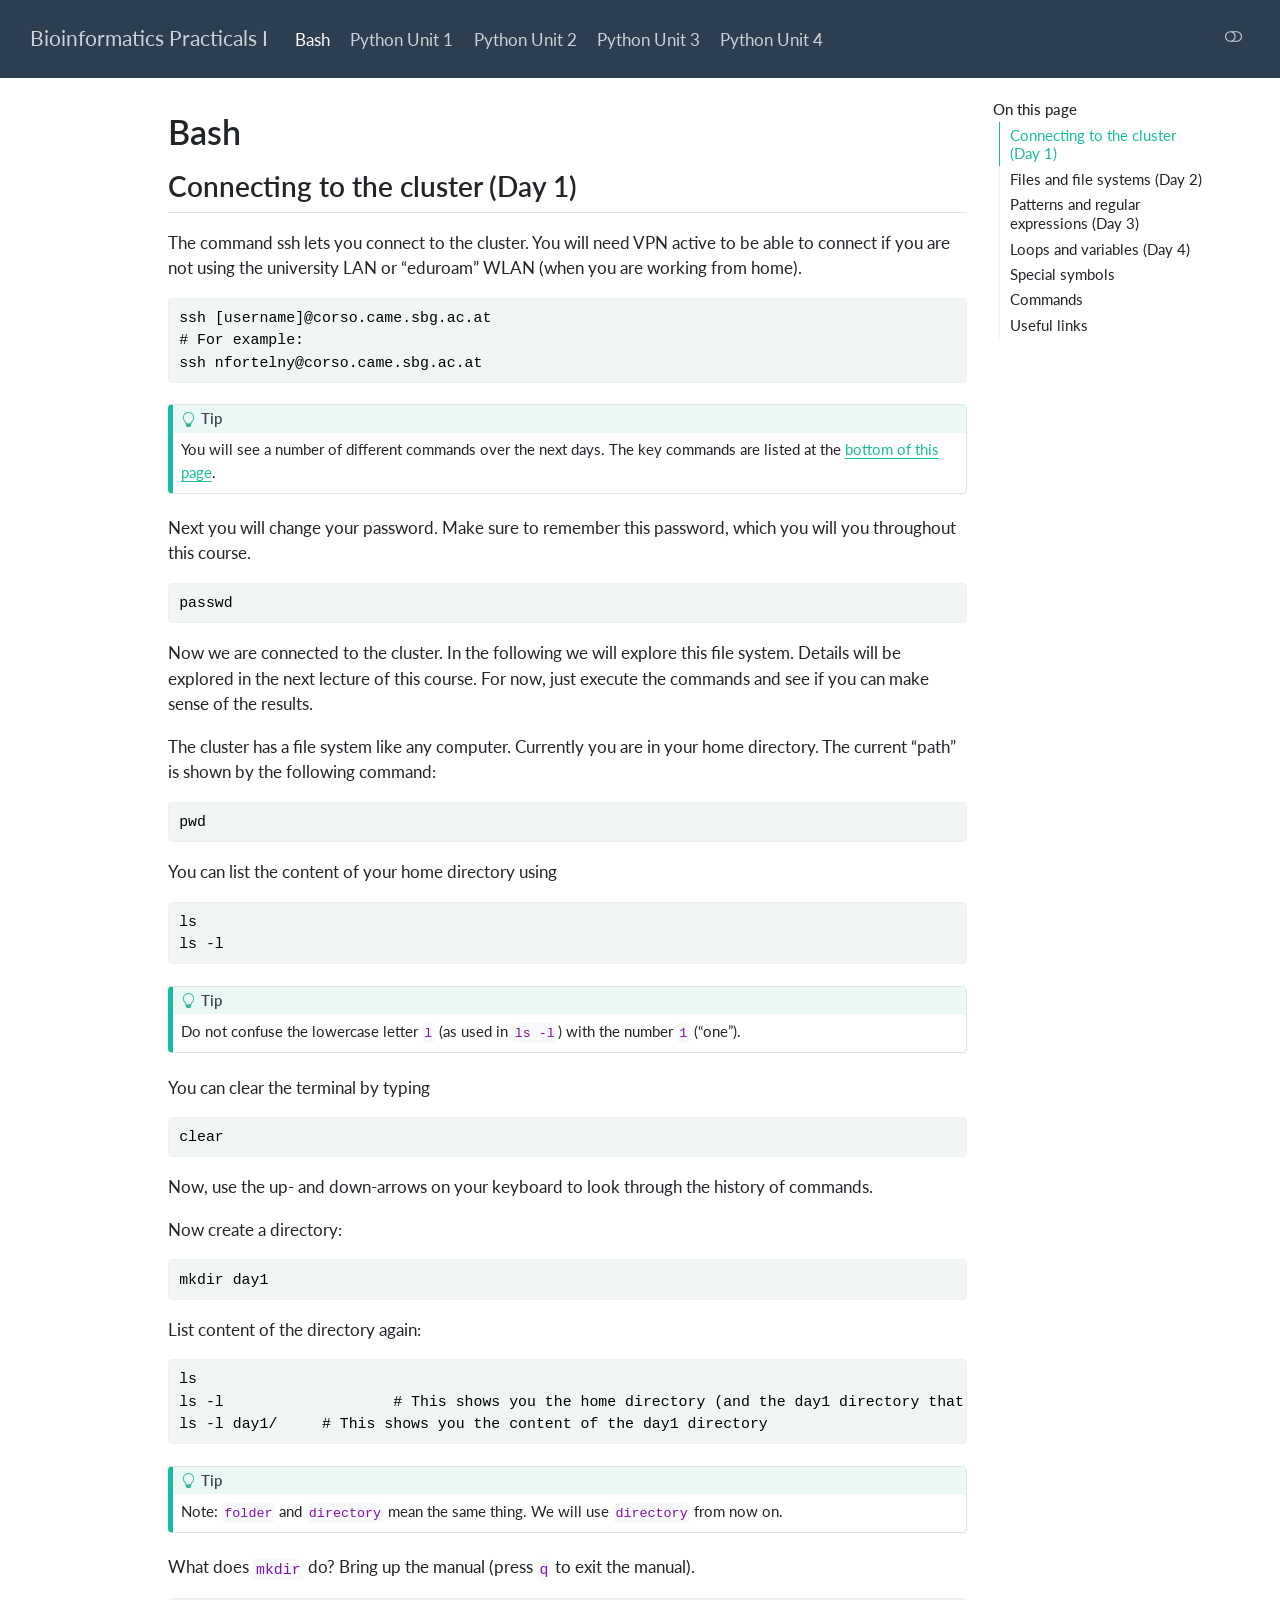
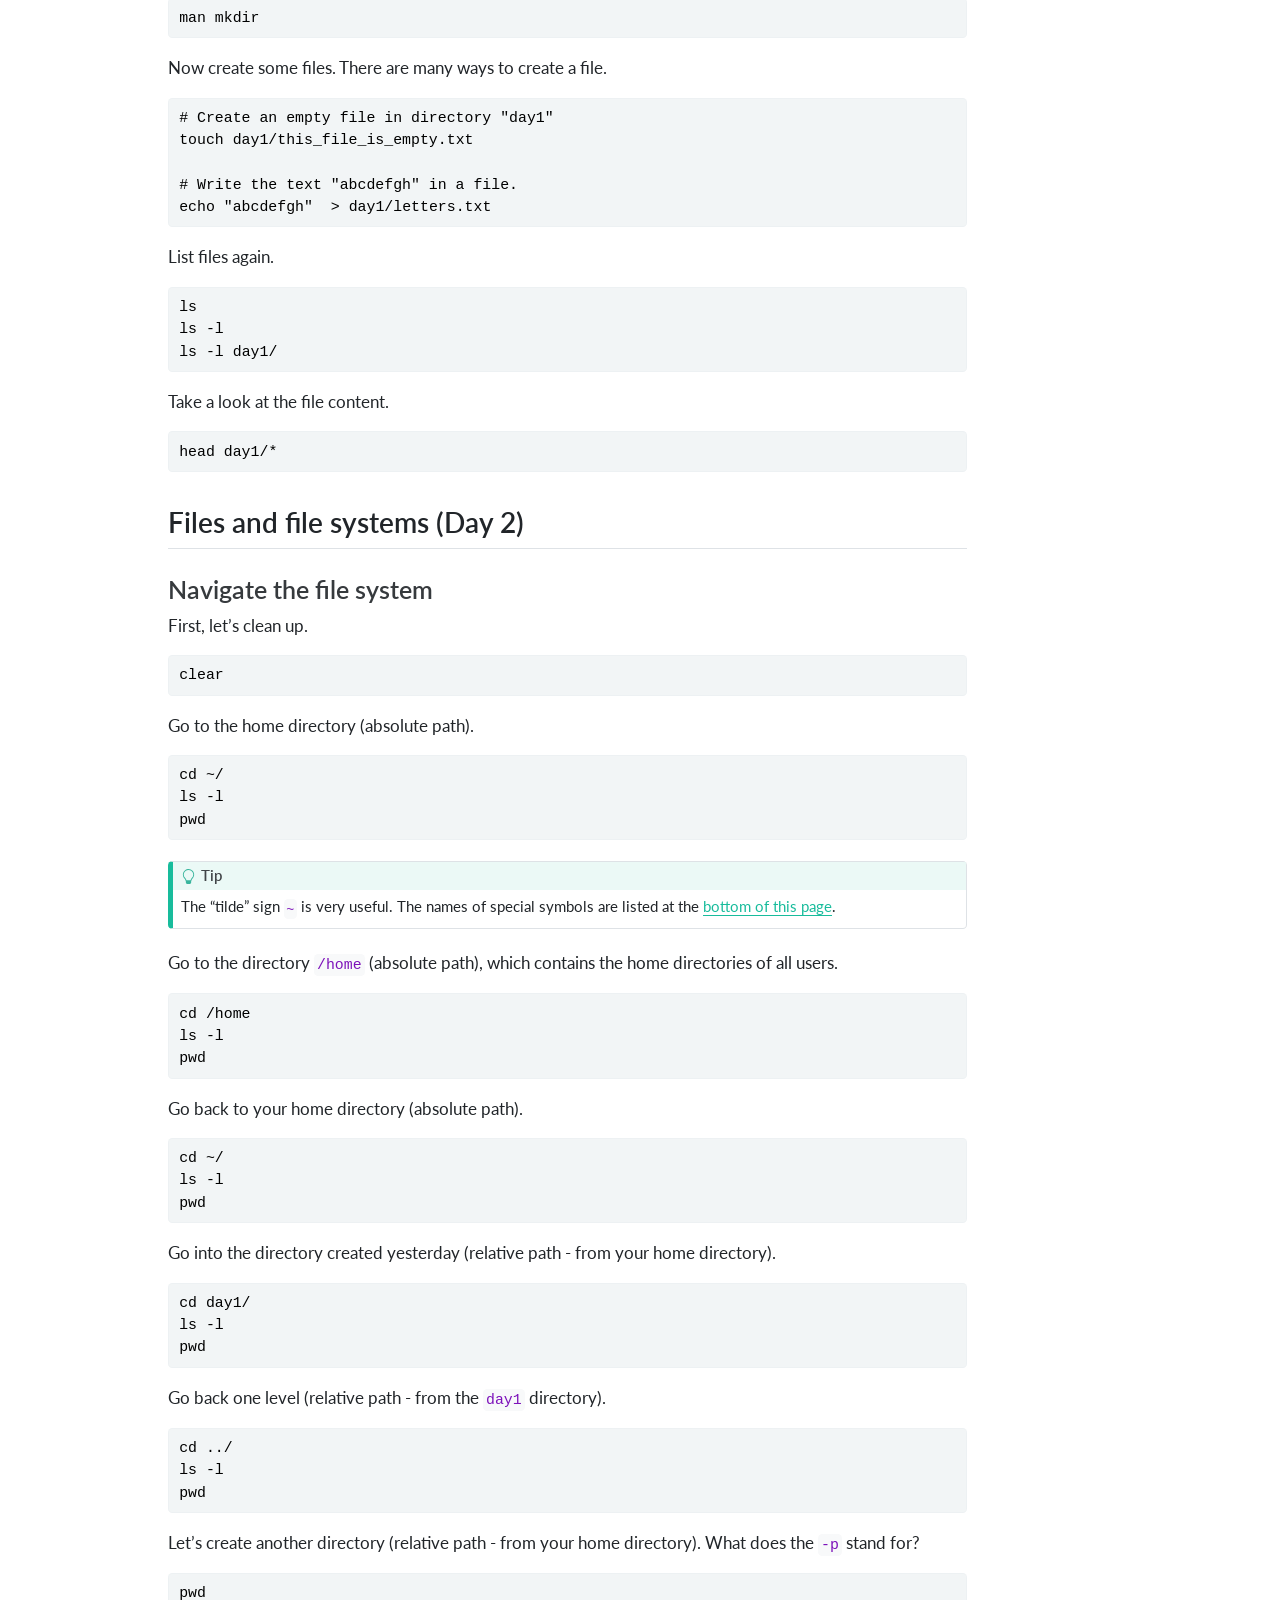
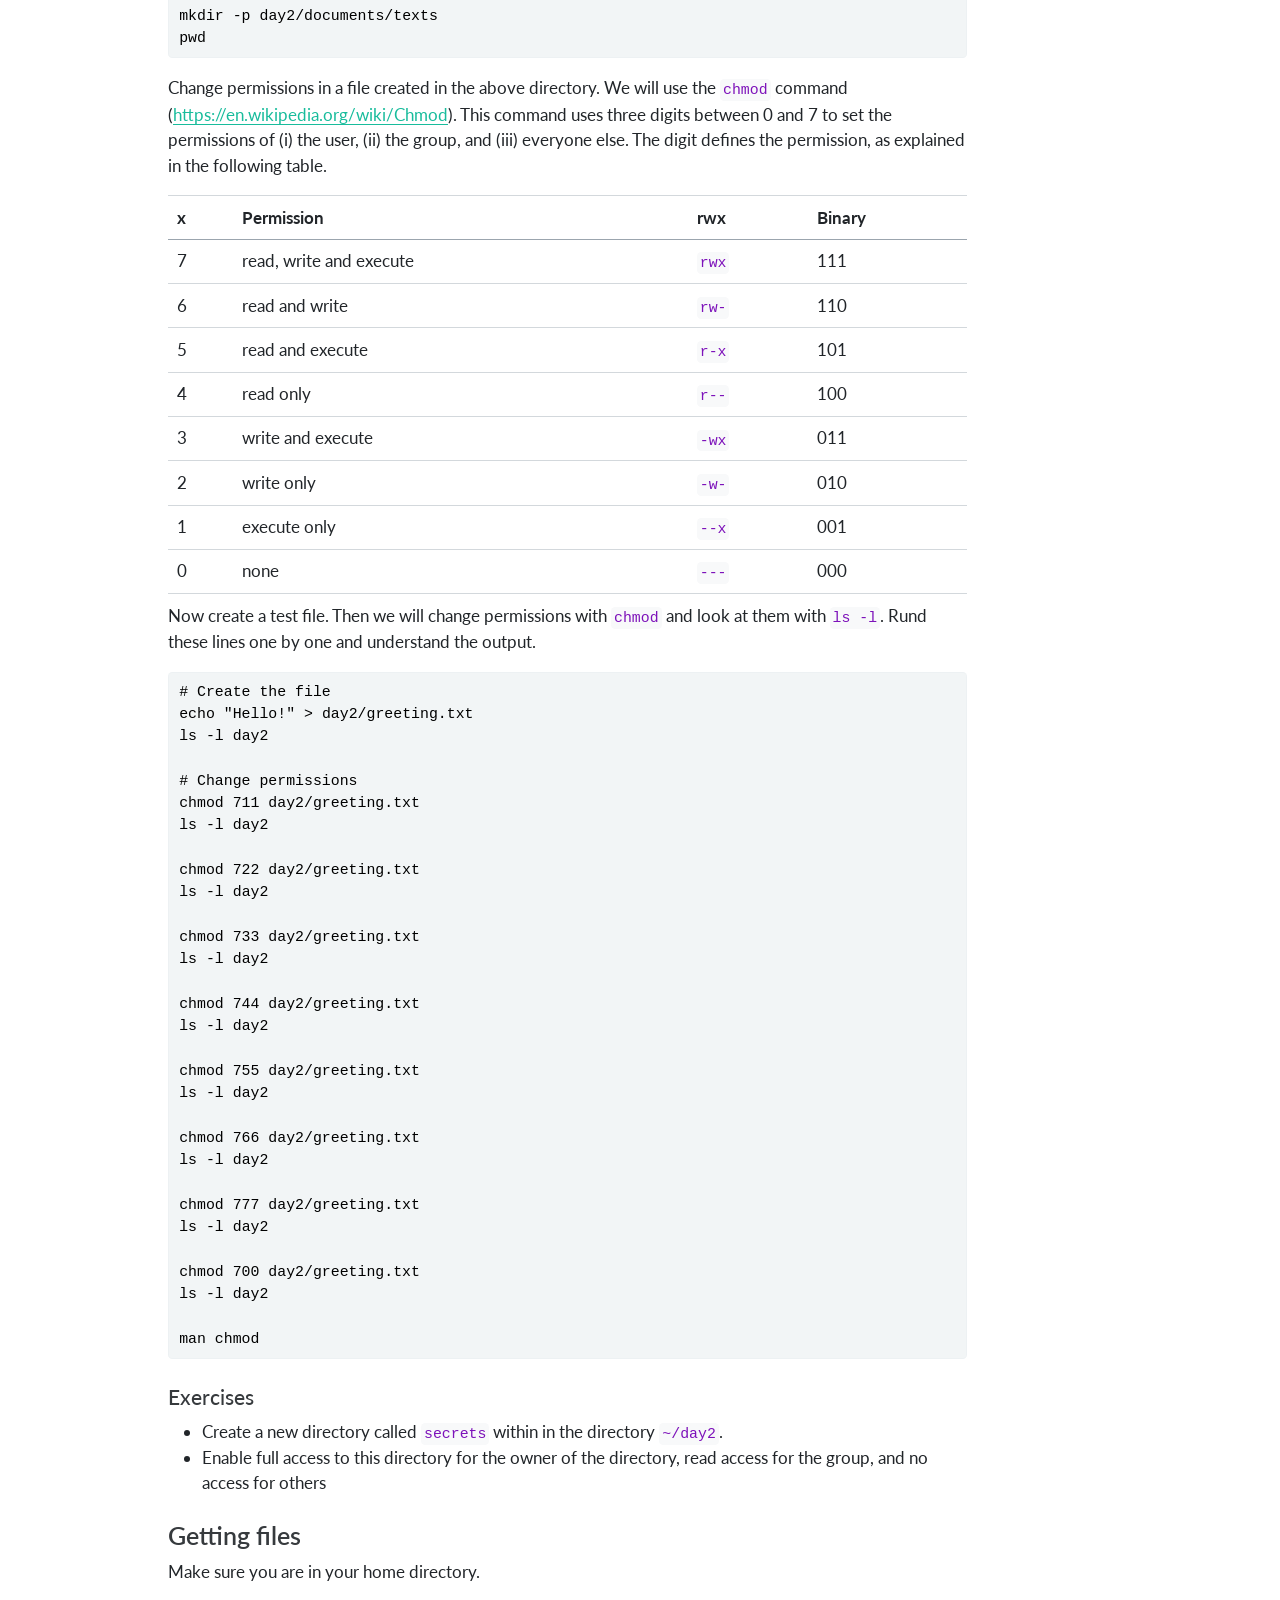
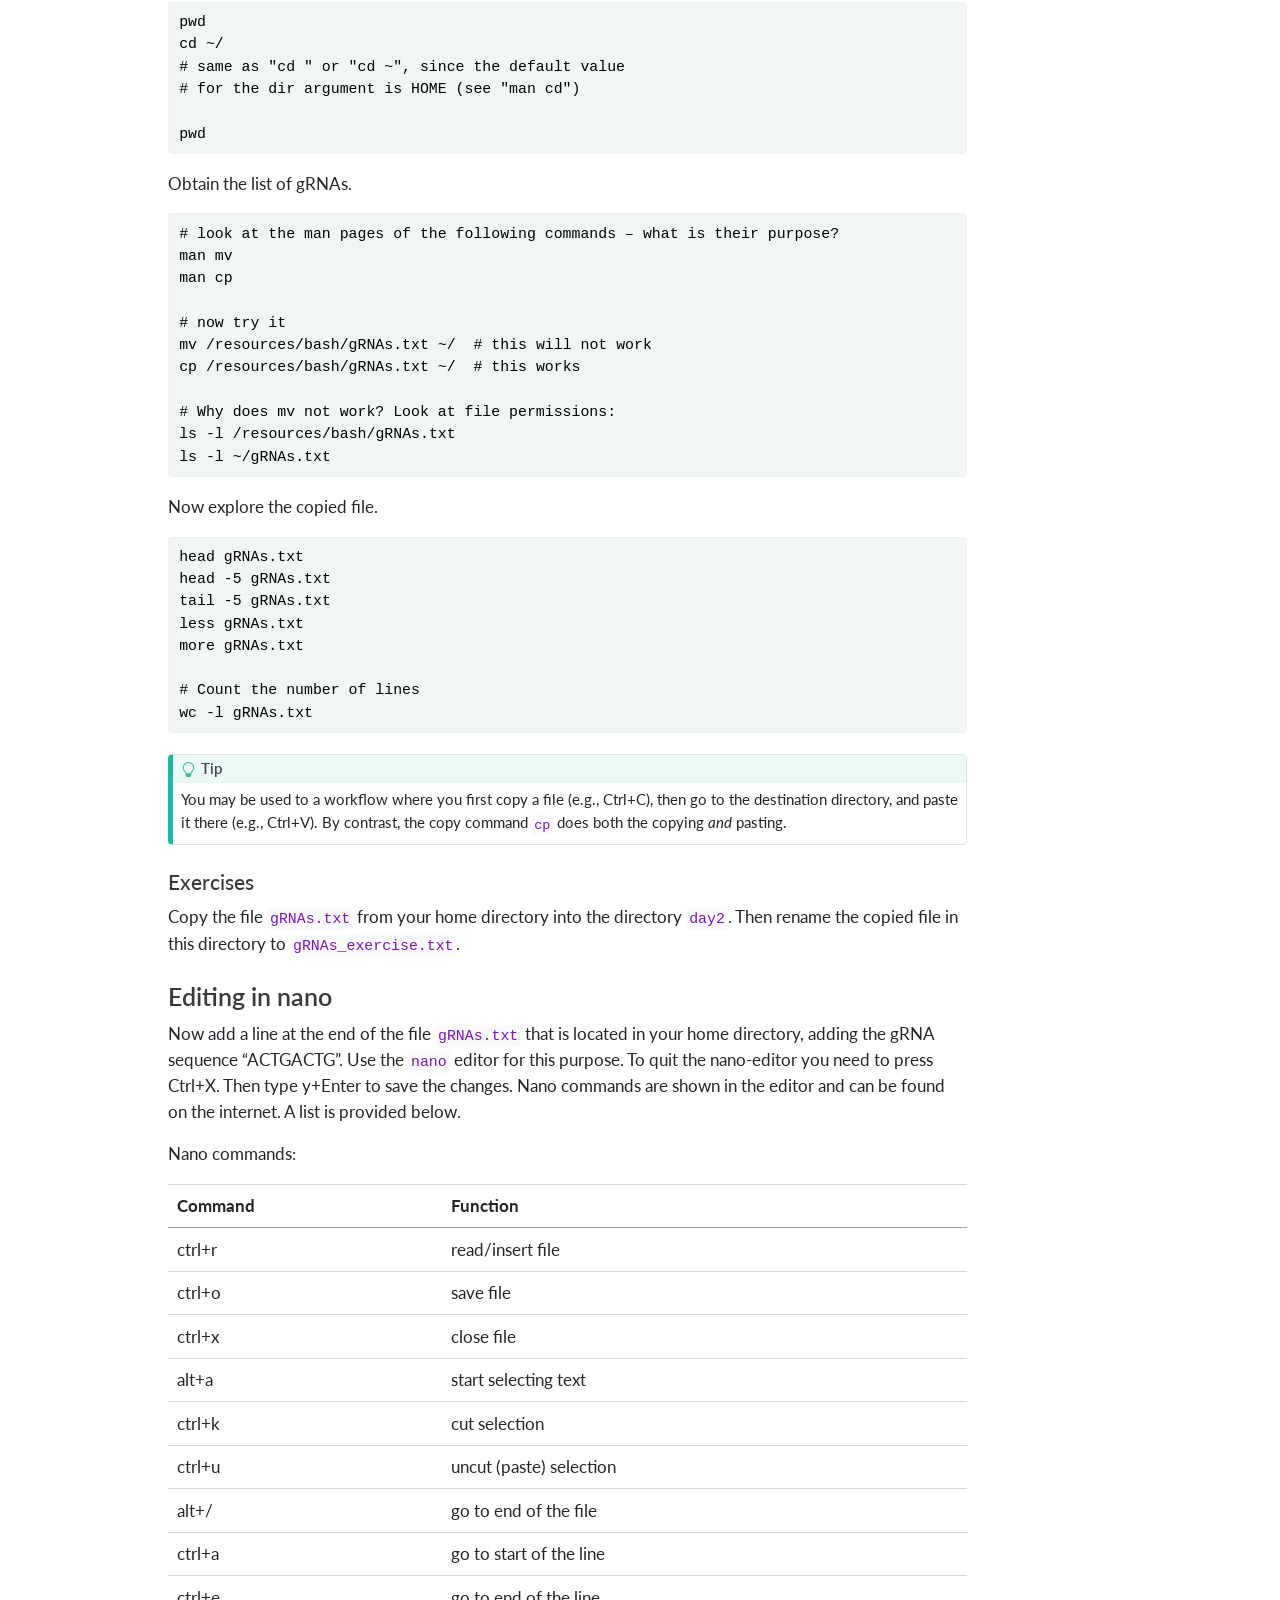
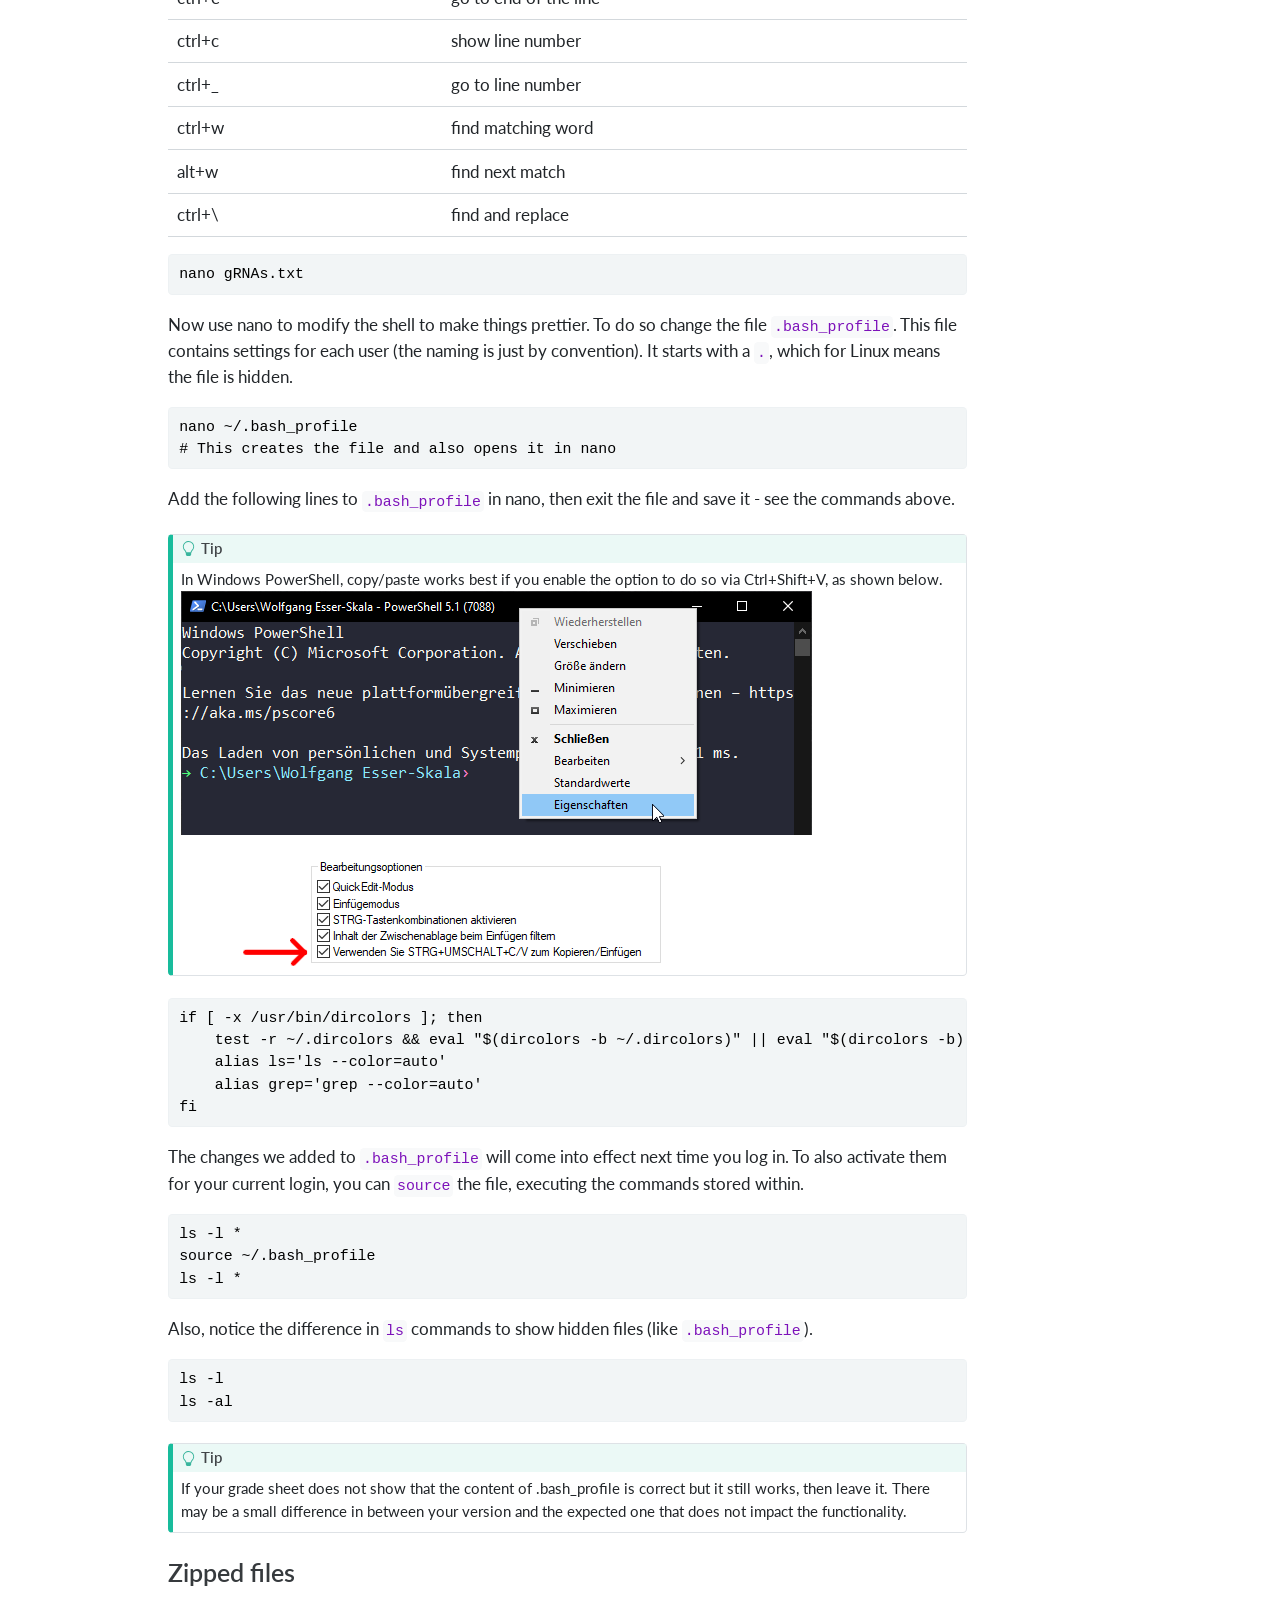
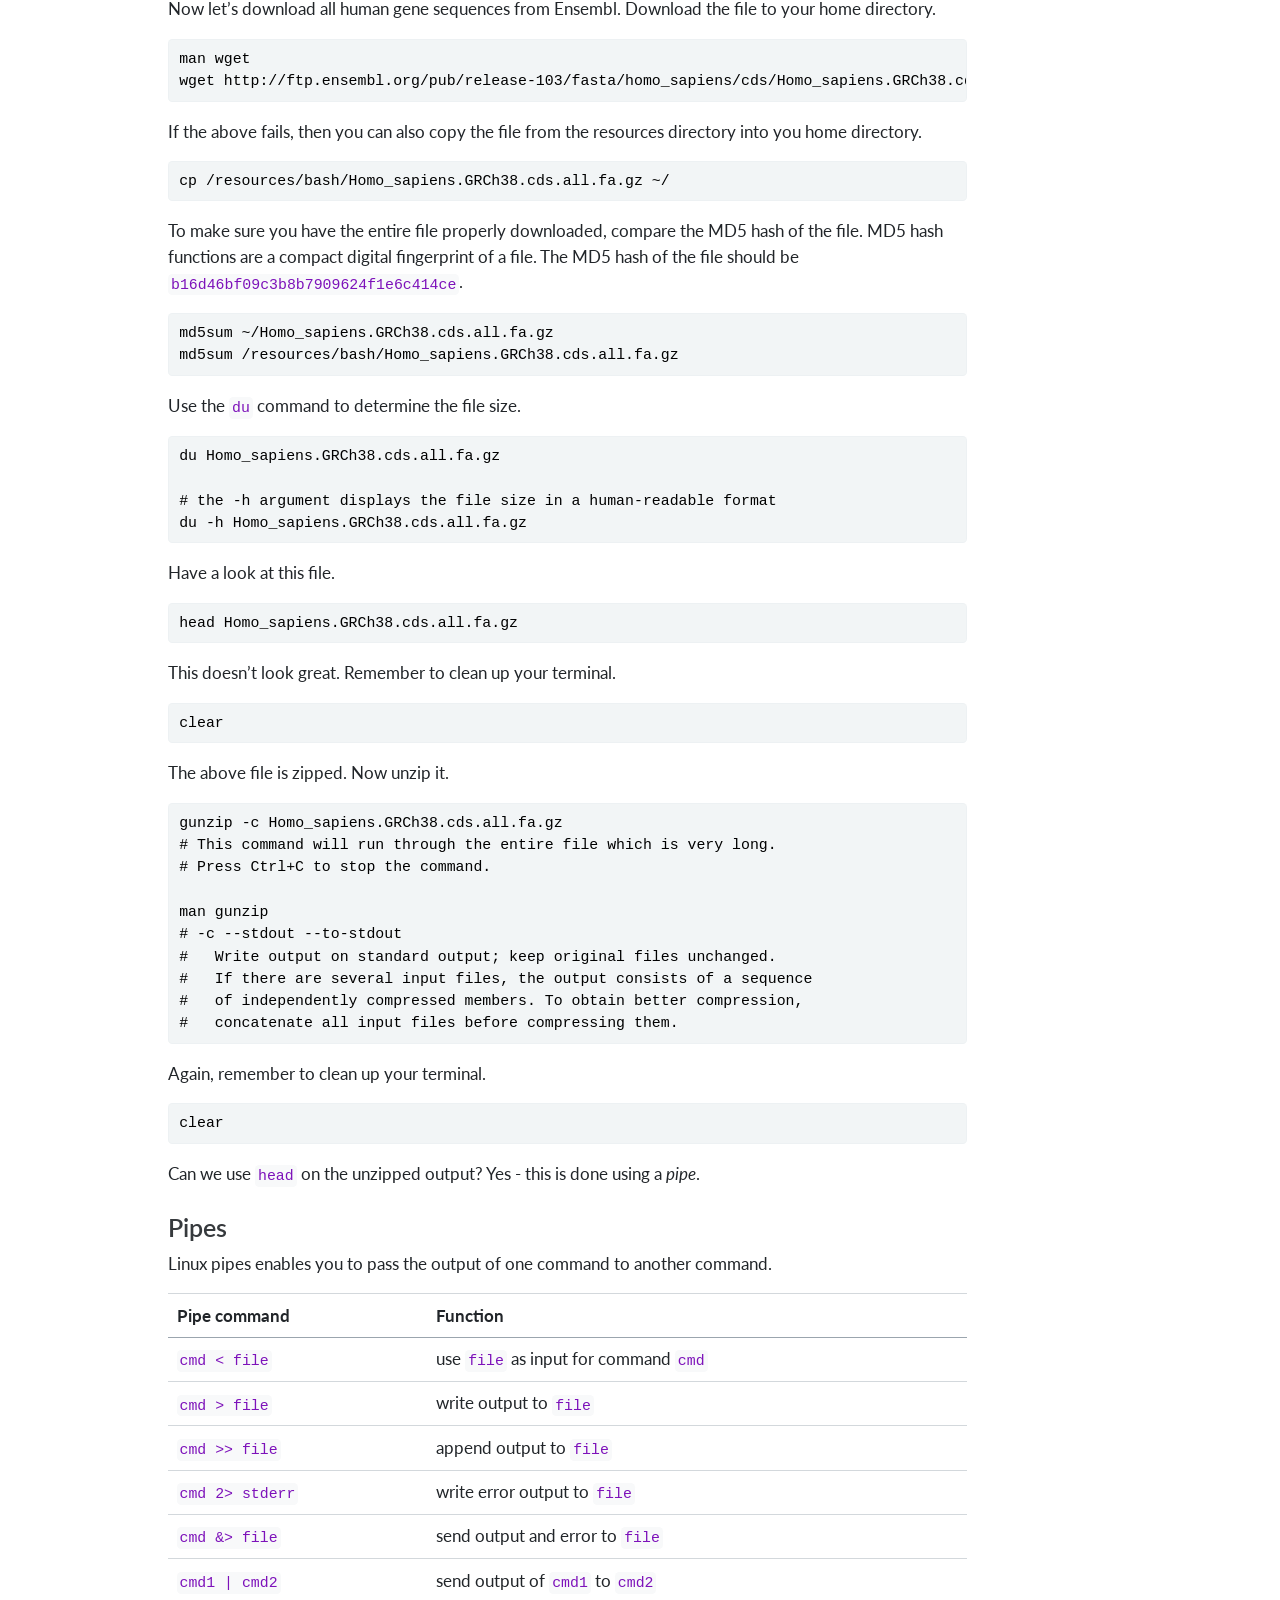
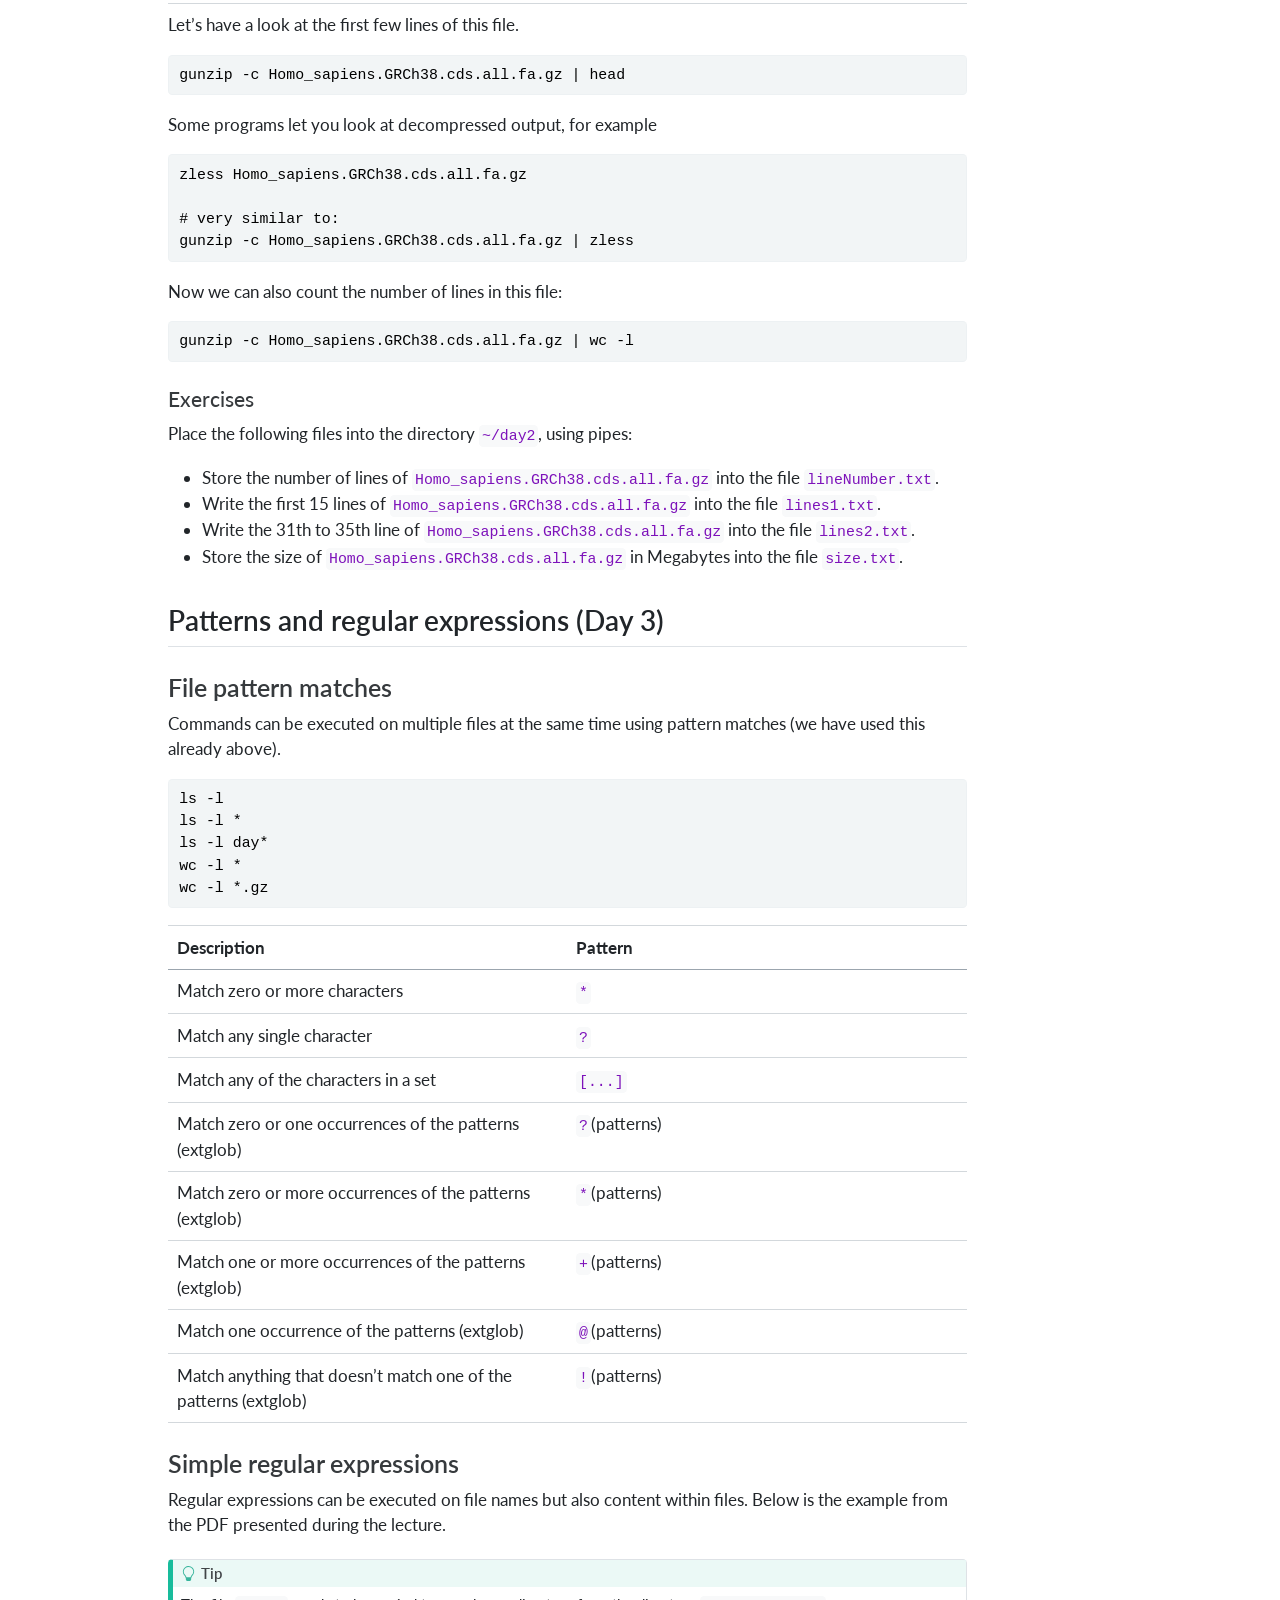
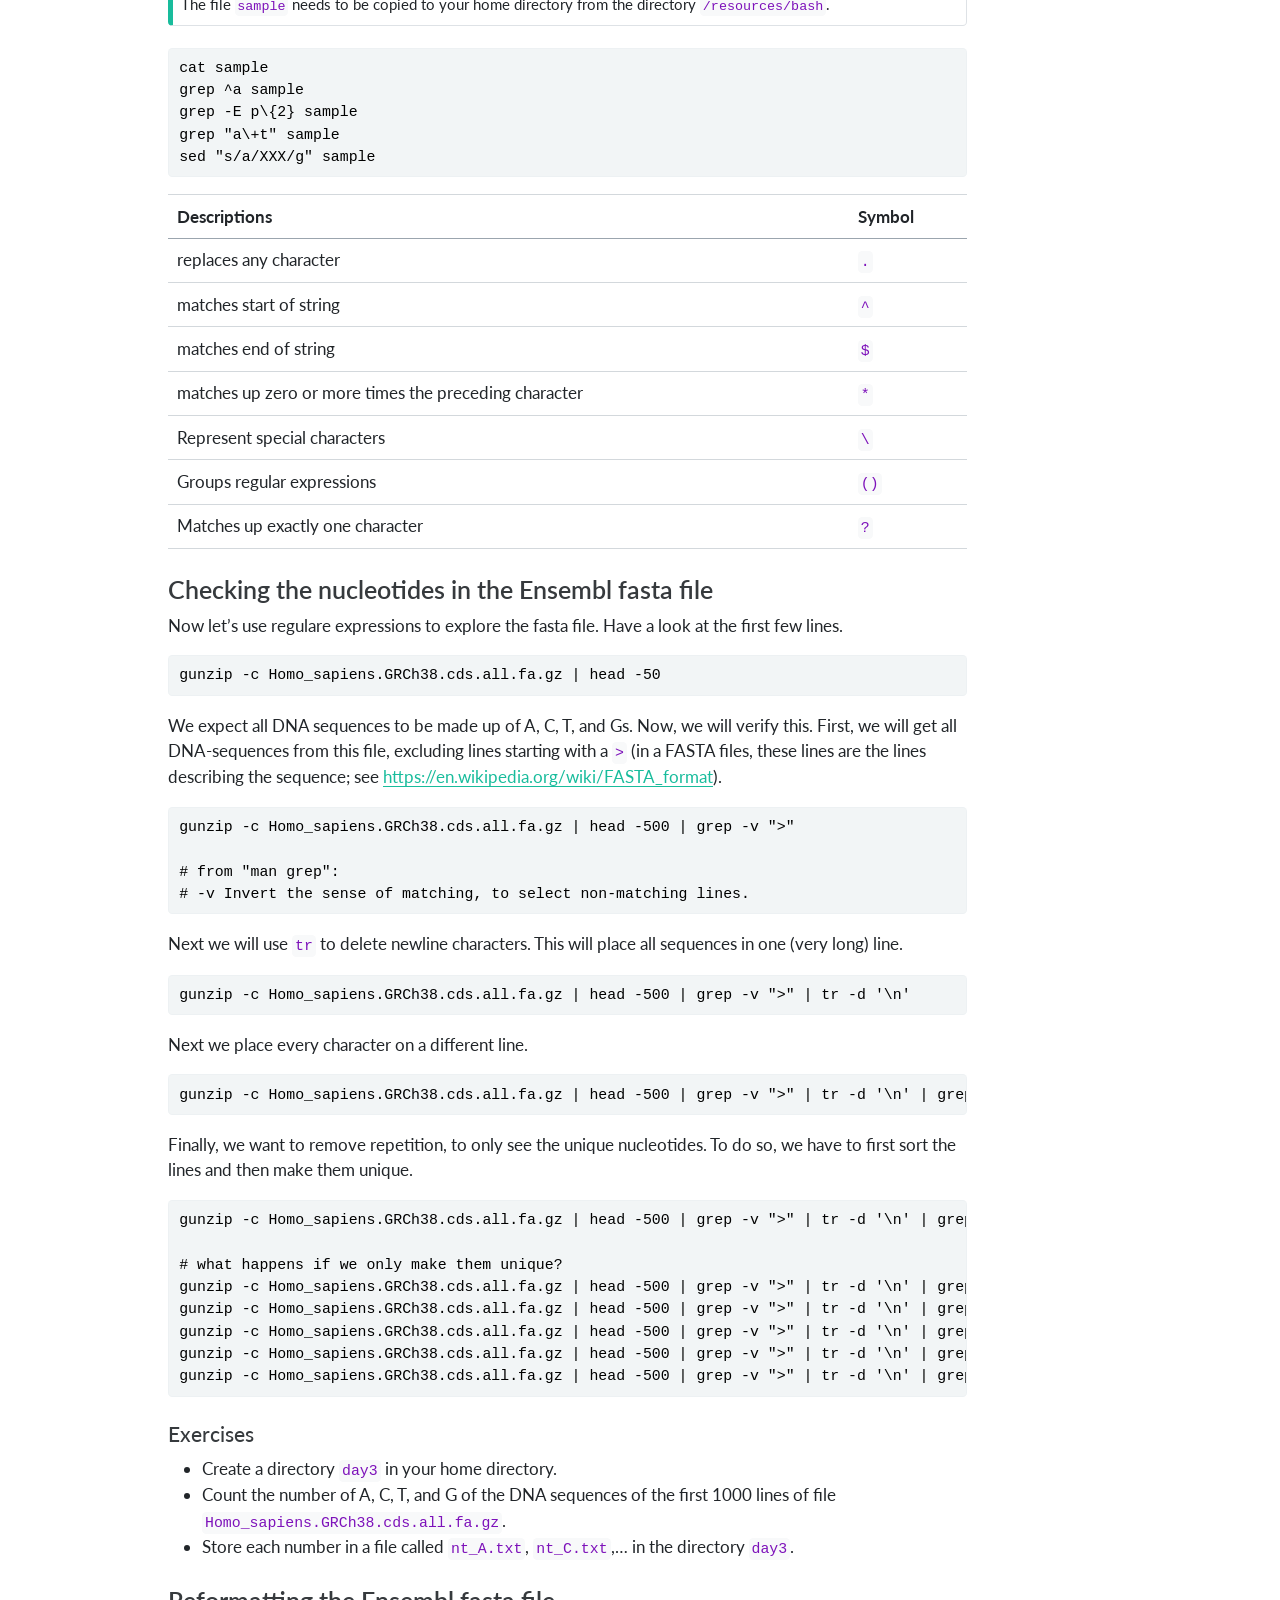
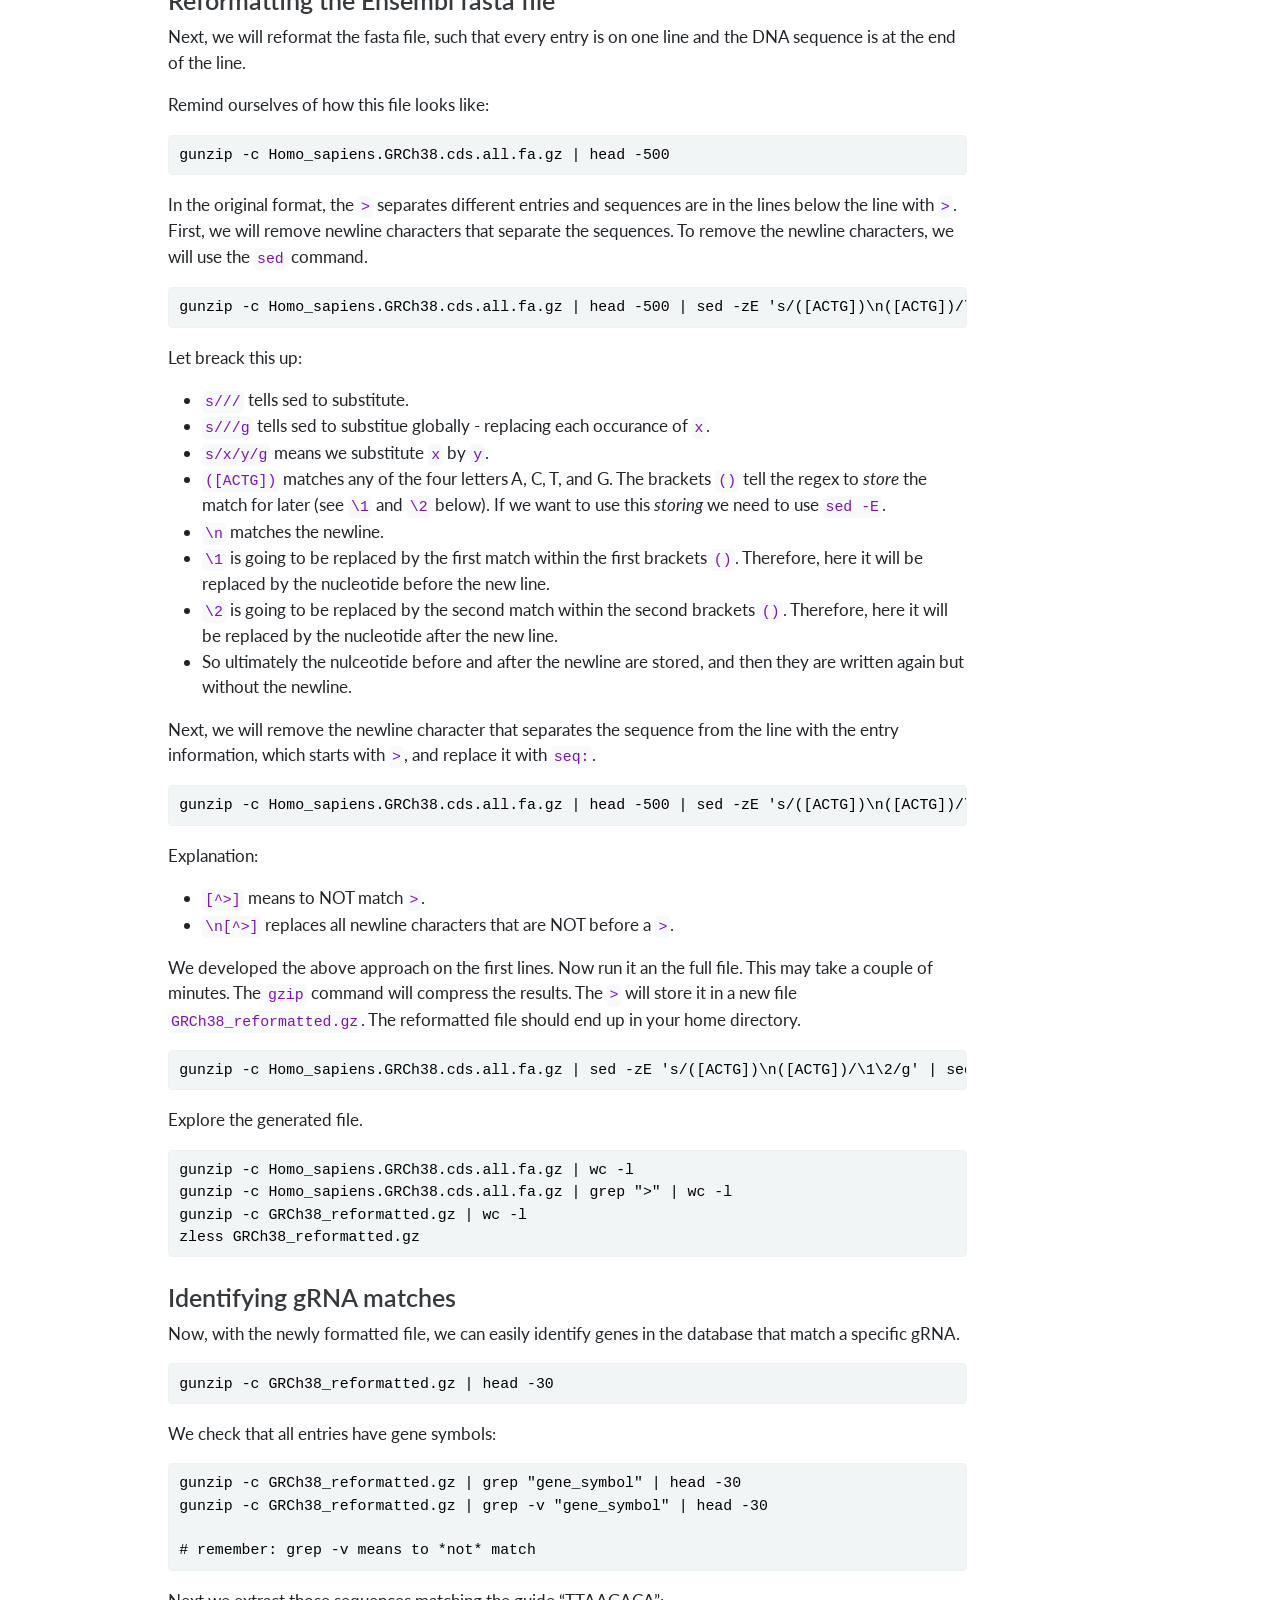
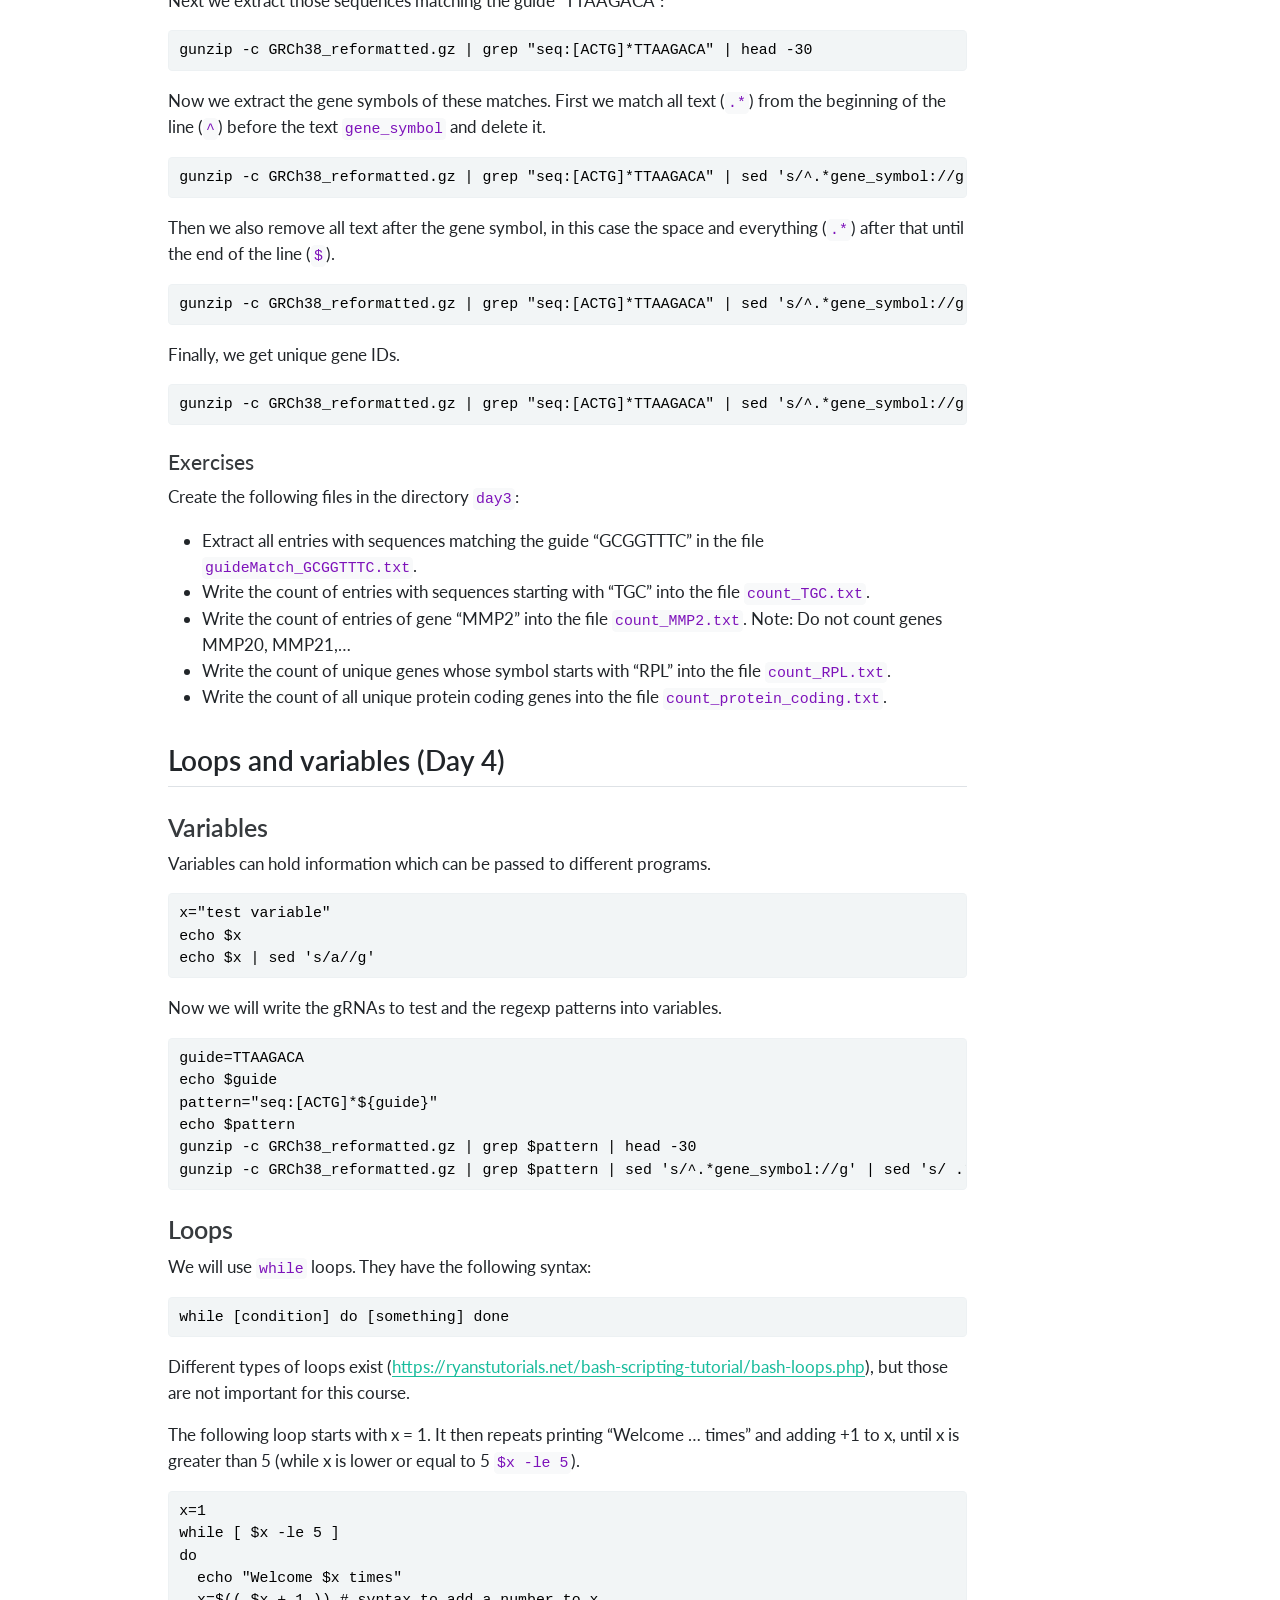
==== bash.html @ bf4a704a "Built site for gh-pages" ====
<!DOCTYPE html>
<html xmlns="http://www.w3.org/1999/xhtml" lang="en" xml:lang="en"><head>

<meta charset="utf-8">
<meta name="generator" content="quarto-1.4.554">

<meta name="viewport" content="width=device-width, initial-scale=1.0, user-scalable=yes">


<title>Bioinformatics Practicals I - Bash</title>
<style>
code{white-space: pre-wrap;}
span.smallcaps{font-variant: small-caps;}
div.columns{display: flex; gap: min(4vw, 1.5em);}
div.column{flex: auto; overflow-x: auto;}
div.hanging-indent{margin-left: 1.5em; text-indent: -1.5em;}
ul.task-list{list-style: none;}
ul.task-list li input[type="checkbox"] {
  width: 0.8em;
  margin: 0 0.8em 0.2em -1em; /* quarto-specific, see https://github.com/quarto-dev/quarto-cli/issues/4556 */ 
  vertical-align: middle;
}
/* CSS for syntax highlighting */
pre > code.sourceCode { white-space: pre; position: relative; }
pre > code.sourceCode > span { line-height: 1.25; }
pre > code.sourceCode > span:empty { height: 1.2em; }
.sourceCode { overflow: visible; }
code.sourceCode > span { color: inherit; text-decoration: inherit; }
div.sourceCode { margin: 1em 0; }
pre.sourceCode { margin: 0; }
@media screen {
div.sourceCode { overflow: auto; }
}
@media print {
pre > code.sourceCode { white-space: pre-wrap; }
pre > code.sourceCode > span { text-indent: -5em; padding-left: 5em; }
}
pre.numberSource code
  { counter-reset: source-line 0; }
pre.numberSource code > span
  { position: relative; left: -4em; counter-increment: source-line; }
pre.numberSource code > span > a:first-child::before
  { content: counter(source-line);
    position: relative; left: -1em; text-align: right; vertical-align: baseline;
    border: none; display: inline-block;
    -webkit-touch-callout: none; -webkit-user-select: none;
    -khtml-user-select: none; -moz-user-select: none;
    -ms-user-select: none; user-select: none;
    padding: 0 4px; width: 4em;
  }
pre.numberSource { margin-left: 3em;  padding-left: 4px; }
div.sourceCode
  {   }
@media screen {
pre > code.sourceCode > span > a:first-child::before { text-decoration: underline; }
}
</style>


<script src="site_libs/quarto-nav/quarto-nav.js"></script>
<script src="site_libs/quarto-nav/headroom.min.js"></script>
<script src="site_libs/clipboard/clipboard.min.js"></script>
<script src="site_libs/quarto-search/autocomplete.umd.js"></script>
<script src="site_libs/quarto-search/fuse.min.js"></script>
<script src="site_libs/quarto-search/quarto-search.js"></script>
<meta name="quarto:offset" content="./">
<script src="site_libs/quarto-html/quarto.js"></script>
<script src="site_libs/quarto-html/popper.min.js"></script>
<script src="site_libs/quarto-html/tippy.umd.min.js"></script>
<script src="site_libs/quarto-html/anchor.min.js"></script>
<link href="site_libs/quarto-html/tippy.css" rel="stylesheet">
<link href="site_libs/quarto-html/quarto-syntax-highlighting.css" rel="stylesheet" class="quarto-color-scheme" id="quarto-text-highlighting-styles">
<link href="site_libs/quarto-html/quarto-syntax-highlighting-dark.css" rel="prefetch" class="quarto-color-scheme quarto-color-alternate" id="quarto-text-highlighting-styles">
<script src="site_libs/bootstrap/bootstrap.min.js"></script>
<link href="site_libs/bootstrap/bootstrap-icons.css" rel="stylesheet">
<link href="site_libs/bootstrap/bootstrap.min.css" rel="stylesheet" class="quarto-color-scheme" id="quarto-bootstrap" data-mode="light">
<link href="site_libs/bootstrap/bootstrap-dark.min.css" rel="prefetch" class="quarto-color-scheme quarto-color-alternate" id="quarto-bootstrap" data-mode="dark">
<script id="quarto-search-options" type="application/json">{
  "location": "navbar",
  "copy-button": false,
  "collapse-after": 3,
  "panel-placement": "end",
  "type": "overlay",
  "limit": 50,
  "keyboard-shortcut": [
    "f",
    "/",
    "s"
  ],
  "show-item-context": false,
  "language": {
    "search-no-results-text": "No results",
    "search-matching-documents-text": "matching documents",
    "search-copy-link-title": "Copy link to search",
    "search-hide-matches-text": "Hide additional matches",
    "search-more-match-text": "more match in this document",
    "search-more-matches-text": "more matches in this document",
    "search-clear-button-title": "Clear",
    "search-text-placeholder": "",
    "search-detached-cancel-button-title": "Cancel",
    "search-submit-button-title": "Submit",
    "search-label": "Search"
  }
}</script>


<link rel="stylesheet" href="styles.css">
</head>

<body class="nav-fixed">

<div id="quarto-search-results"></div>
  <header id="quarto-header" class="headroom fixed-top">
    <nav class="navbar navbar-expand-lg " data-bs-theme="dark">
      <div class="navbar-container container-fluid">
      <div class="navbar-brand-container mx-auto">
    <a class="navbar-brand" href="./index.html">
    <span class="navbar-title">Bioinformatics Practicals I</span>
    </a>
  </div>
            <div id="quarto-search" class="" title="Search"></div>
          <button class="navbar-toggler" type="button" data-bs-toggle="collapse" data-bs-target="#navbarCollapse" aria-controls="navbarCollapse" aria-expanded="false" aria-label="Toggle navigation" onclick="if (window.quartoToggleHeadroom) { window.quartoToggleHeadroom(); }">
  <span class="navbar-toggler-icon"></span>
</button>
          <div class="collapse navbar-collapse" id="navbarCollapse">
            <ul class="navbar-nav navbar-nav-scroll me-auto">
  <li class="nav-item">
    <a class="nav-link active" href="./bash.html" aria-current="page"> 
<span class="menu-text">Bash</span></a>
  </li>  
  <li class="nav-item">
    <a class="nav-link" href="./python1.html"> 
<span class="menu-text">Python Unit 1</span></a>
  </li>  
  <li class="nav-item">
    <a class="nav-link" href="./python2.html"> 
<span class="menu-text">Python Unit 2</span></a>
  </li>  
  <li class="nav-item">
    <a class="nav-link" href="./python3.html"> 
<span class="menu-text">Python Unit 3</span></a>
  </li>  
  <li class="nav-item">
    <a class="nav-link" href="./python4.html"> 
<span class="menu-text">Python Unit 4</span></a>
  </li>  
</ul>
          </div> <!-- /navcollapse -->
          <div class="quarto-navbar-tools">
  <a href="" class="quarto-color-scheme-toggle quarto-navigation-tool  px-1" onclick="window.quartoToggleColorScheme(); return false;" title="Toggle dark mode"><i class="bi"></i></a>
</div>
      </div> <!-- /container-fluid -->
    </nav>
</header>
<!-- content -->
<div id="quarto-content" class="quarto-container page-columns page-rows-contents page-layout-article page-navbar">
<!-- sidebar -->
<!-- margin-sidebar -->
    <div id="quarto-margin-sidebar" class="sidebar margin-sidebar">
        <nav id="TOC" role="doc-toc" class="toc-active">
    <h2 id="toc-title">On this page</h2>
   
  <ul>
  <li><a href="#connecting-to-the-cluster-day-1" id="toc-connecting-to-the-cluster-day-1" class="nav-link active" data-scroll-target="#connecting-to-the-cluster-day-1">Connecting to the cluster (Day 1)</a></li>
  <li><a href="#files-and-file-systems-day-2" id="toc-files-and-file-systems-day-2" class="nav-link" data-scroll-target="#files-and-file-systems-day-2">Files and file systems (Day 2)</a>
  <ul class="collapse">
  <li><a href="#navigate-the-file-system" id="toc-navigate-the-file-system" class="nav-link" data-scroll-target="#navigate-the-file-system">Navigate the file system</a></li>
  <li><a href="#getting-files" id="toc-getting-files" class="nav-link" data-scroll-target="#getting-files">Getting files</a></li>
  <li><a href="#editing-in-nano" id="toc-editing-in-nano" class="nav-link" data-scroll-target="#editing-in-nano">Editing in nano</a></li>
  <li><a href="#zipped-files" id="toc-zipped-files" class="nav-link" data-scroll-target="#zipped-files">Zipped files</a></li>
  <li><a href="#pipes" id="toc-pipes" class="nav-link" data-scroll-target="#pipes">Pipes</a></li>
  </ul></li>
  <li><a href="#patterns-and-regular-expressions-day-3" id="toc-patterns-and-regular-expressions-day-3" class="nav-link" data-scroll-target="#patterns-and-regular-expressions-day-3">Patterns and regular expressions (Day 3)</a>
  <ul class="collapse">
  <li><a href="#file-pattern-matches" id="toc-file-pattern-matches" class="nav-link" data-scroll-target="#file-pattern-matches">File pattern matches</a></li>
  <li><a href="#simple-regular-expressions" id="toc-simple-regular-expressions" class="nav-link" data-scroll-target="#simple-regular-expressions">Simple regular expressions</a></li>
  <li><a href="#checking-the-nucleotides-in-the-ensembl-fasta-file" id="toc-checking-the-nucleotides-in-the-ensembl-fasta-file" class="nav-link" data-scroll-target="#checking-the-nucleotides-in-the-ensembl-fasta-file">Checking the nucleotides in the Ensembl fasta file</a></li>
  <li><a href="#reformatting-the-ensembl-fasta-file" id="toc-reformatting-the-ensembl-fasta-file" class="nav-link" data-scroll-target="#reformatting-the-ensembl-fasta-file">Reformatting the Ensembl fasta file</a></li>
  <li><a href="#identifying-grna-matches" id="toc-identifying-grna-matches" class="nav-link" data-scroll-target="#identifying-grna-matches">Identifying gRNA matches</a></li>
  </ul></li>
  <li><a href="#loops-and-variables-day-4" id="toc-loops-and-variables-day-4" class="nav-link" data-scroll-target="#loops-and-variables-day-4">Loops and variables (Day 4)</a>
  <ul class="collapse">
  <li><a href="#variables" id="toc-variables" class="nav-link" data-scroll-target="#variables">Variables</a></li>
  <li><a href="#loops" id="toc-loops" class="nav-link" data-scroll-target="#loops">Loops</a></li>
  <li><a href="#comparing-files" id="toc-comparing-files" class="nav-link" data-scroll-target="#comparing-files">Comparing files</a></li>
  </ul></li>
  <li><a href="#special-symbols" id="toc-special-symbols" class="nav-link" data-scroll-target="#special-symbols">Special symbols</a></li>
  <li><a href="#commands" id="toc-commands" class="nav-link" data-scroll-target="#commands">Commands</a></li>
  <li><a href="#useful-links" id="toc-useful-links" class="nav-link" data-scroll-target="#useful-links">Useful links</a></li>
  </ul>
</nav>
    </div>
<!-- main -->
<main class="content" id="quarto-document-content">

<header id="title-block-header" class="quarto-title-block default">
<div class="quarto-title">
<h1 class="title">Bash</h1>
</div>



<div class="quarto-title-meta">

    
  
    
  </div>
  


</header>


<section id="connecting-to-the-cluster-day-1" class="level2">
<h2 class="anchored" data-anchor-id="connecting-to-the-cluster-day-1">Connecting to the cluster (Day 1)</h2>
<p>The command ssh lets you connect to the cluster. You will need VPN active to be able to connect if you are not using the university LAN or “eduroam” WLAN (when you are working from home).</p>
<div class="sourceCode" id="cb1"><pre class="sourceCode bash code-with-copy"><code class="sourceCode bash"><span id="cb1-1"><a href="#cb1-1" aria-hidden="true" tabindex="-1"></a><span class="fu">ssh</span> <span class="pp">[</span><span class="ss">username</span><span class="pp">]</span>@corso.came.sbg.ac.at</span>
<span id="cb1-2"><a href="#cb1-2" aria-hidden="true" tabindex="-1"></a><span class="co"># For example:</span></span>
<span id="cb1-3"><a href="#cb1-3" aria-hidden="true" tabindex="-1"></a><span class="fu">ssh</span> nfortelny@corso.came.sbg.ac.at</span></code><button title="Copy to Clipboard" class="code-copy-button"><i class="bi"></i></button></pre></div>
<div class="callout callout-style-default callout-tip callout-titled">
<div class="callout-header d-flex align-content-center">
<div class="callout-icon-container">
<i class="callout-icon"></i>
</div>
<div class="callout-title-container flex-fill">
Tip
</div>
</div>
<div class="callout-body-container callout-body">
<p>You will see a number of different commands over the next days. The key commands are listed at the <a href="#commands">bottom of this page</a>.</p>
</div>
</div>
<p>Next you will change your password. Make sure to remember this password, which you will you throughout this course.</p>
<div class="sourceCode" id="cb2"><pre class="sourceCode bash code-with-copy"><code class="sourceCode bash"><span id="cb2-1"><a href="#cb2-1" aria-hidden="true" tabindex="-1"></a><span class="fu">passwd</span></span></code><button title="Copy to Clipboard" class="code-copy-button"><i class="bi"></i></button></pre></div>
<p>Now we are connected to the cluster. In the following we will explore this file system. Details will be explored in the next lecture of this course. For now, just execute the commands and see if you can make sense of the results.</p>
<p>The cluster has a file system like any computer. Currently you are in your home directory. The current “path” is shown by the following command:</p>
<div class="sourceCode" id="cb3"><pre class="sourceCode bash code-with-copy"><code class="sourceCode bash"><span id="cb3-1"><a href="#cb3-1" aria-hidden="true" tabindex="-1"></a><span class="bu">pwd</span></span></code><button title="Copy to Clipboard" class="code-copy-button"><i class="bi"></i></button></pre></div>
<p>You can list the content of your home directory using</p>
<div class="sourceCode" id="cb4"><pre class="sourceCode bash code-with-copy"><code class="sourceCode bash"><span id="cb4-1"><a href="#cb4-1" aria-hidden="true" tabindex="-1"></a><span class="fu">ls</span></span>
<span id="cb4-2"><a href="#cb4-2" aria-hidden="true" tabindex="-1"></a><span class="fu">ls</span> <span class="at">-l</span></span></code><button title="Copy to Clipboard" class="code-copy-button"><i class="bi"></i></button></pre></div>
<div class="callout callout-style-default callout-tip callout-titled">
<div class="callout-header d-flex align-content-center">
<div class="callout-icon-container">
<i class="callout-icon"></i>
</div>
<div class="callout-title-container flex-fill">
Tip
</div>
</div>
<div class="callout-body-container callout-body">
<p>Do not confuse the lowercase letter <code>l</code> (as used in <code>ls -l</code>) with the number <code>1</code> (“one”).</p>
</div>
</div>
<p>You can clear the terminal by typing</p>
<div class="sourceCode" id="cb5"><pre class="sourceCode bash code-with-copy"><code class="sourceCode bash"><span id="cb5-1"><a href="#cb5-1" aria-hidden="true" tabindex="-1"></a><span class="fu">clear</span></span></code><button title="Copy to Clipboard" class="code-copy-button"><i class="bi"></i></button></pre></div>
<p>Now, use the up- and down-arrows on your keyboard to look through the history of commands.</p>
<p>Now create a directory:</p>
<div class="sourceCode" id="cb6"><pre class="sourceCode bash code-with-copy"><code class="sourceCode bash"><span id="cb6-1"><a href="#cb6-1" aria-hidden="true" tabindex="-1"></a><span class="fu">mkdir</span> day1</span></code><button title="Copy to Clipboard" class="code-copy-button"><i class="bi"></i></button></pre></div>
<p>List content of the directory again:</p>
<div class="sourceCode" id="cb7"><pre class="sourceCode bash code-with-copy"><code class="sourceCode bash"><span id="cb7-1"><a href="#cb7-1" aria-hidden="true" tabindex="-1"></a><span class="fu">ls</span></span>
<span id="cb7-2"><a href="#cb7-2" aria-hidden="true" tabindex="-1"></a><span class="fu">ls</span> <span class="at">-l</span>                   <span class="co"># This shows you the home directory (and the day1 directory that is within the home directory)</span></span>
<span id="cb7-3"><a href="#cb7-3" aria-hidden="true" tabindex="-1"></a><span class="fu">ls</span> <span class="at">-l</span> day1/     <span class="co"># This shows you the content of the day1 directory</span></span></code><button title="Copy to Clipboard" class="code-copy-button"><i class="bi"></i></button></pre></div>
<div class="callout callout-style-default callout-tip callout-titled">
<div class="callout-header d-flex align-content-center">
<div class="callout-icon-container">
<i class="callout-icon"></i>
</div>
<div class="callout-title-container flex-fill">
Tip
</div>
</div>
<div class="callout-body-container callout-body">
<p>Note: <code>folder</code> and <code>directory</code> mean the same thing. We will use <code>directory</code> from now on.</p>
</div>
</div>
<p>What does <code>mkdir</code> do? Bring up the manual (press <code>q</code> to exit the manual).</p>
<div class="sourceCode" id="cb8"><pre class="sourceCode bash code-with-copy"><code class="sourceCode bash"><span id="cb8-1"><a href="#cb8-1" aria-hidden="true" tabindex="-1"></a><span class="fu">man</span> mkdir</span></code><button title="Copy to Clipboard" class="code-copy-button"><i class="bi"></i></button></pre></div>
<p>Now create some files. There are many ways to create a file.</p>
<div class="sourceCode" id="cb9"><pre class="sourceCode bash code-with-copy"><code class="sourceCode bash"><span id="cb9-1"><a href="#cb9-1" aria-hidden="true" tabindex="-1"></a><span class="co"># Create an empty file in directory "day1"</span></span>
<span id="cb9-2"><a href="#cb9-2" aria-hidden="true" tabindex="-1"></a><span class="fu">touch</span> day1/this_file_is_empty.txt</span>
<span id="cb9-3"><a href="#cb9-3" aria-hidden="true" tabindex="-1"></a></span>
<span id="cb9-4"><a href="#cb9-4" aria-hidden="true" tabindex="-1"></a><span class="co"># Write the text "abcdefgh" in a file.</span></span>
<span id="cb9-5"><a href="#cb9-5" aria-hidden="true" tabindex="-1"></a><span class="bu">echo</span> <span class="st">"abcdefgh"</span>  <span class="op">&gt;</span> day1/letters.txt</span></code><button title="Copy to Clipboard" class="code-copy-button"><i class="bi"></i></button></pre></div>
<p>List files again.</p>
<div class="sourceCode" id="cb10"><pre class="sourceCode bash code-with-copy"><code class="sourceCode bash"><span id="cb10-1"><a href="#cb10-1" aria-hidden="true" tabindex="-1"></a><span class="fu">ls</span></span>
<span id="cb10-2"><a href="#cb10-2" aria-hidden="true" tabindex="-1"></a><span class="fu">ls</span> <span class="at">-l</span></span>
<span id="cb10-3"><a href="#cb10-3" aria-hidden="true" tabindex="-1"></a><span class="fu">ls</span> <span class="at">-l</span> day1/</span></code><button title="Copy to Clipboard" class="code-copy-button"><i class="bi"></i></button></pre></div>
<p>Take a look at the file content.</p>
<div class="sourceCode" id="cb11"><pre class="sourceCode bash code-with-copy"><code class="sourceCode bash"><span id="cb11-1"><a href="#cb11-1" aria-hidden="true" tabindex="-1"></a><span class="fu">head</span> day1/<span class="pp">*</span></span></code><button title="Copy to Clipboard" class="code-copy-button"><i class="bi"></i></button></pre></div>
</section>
<section id="files-and-file-systems-day-2" class="level2">
<h2 class="anchored" data-anchor-id="files-and-file-systems-day-2">Files and file systems (Day 2)</h2>
<section id="navigate-the-file-system" class="level3">
<h3 class="anchored" data-anchor-id="navigate-the-file-system">Navigate the file system</h3>
<p>First, let’s clean up.</p>
<div class="sourceCode" id="cb12"><pre class="sourceCode bash code-with-copy"><code class="sourceCode bash"><span id="cb12-1"><a href="#cb12-1" aria-hidden="true" tabindex="-1"></a><span class="fu">clear</span></span></code><button title="Copy to Clipboard" class="code-copy-button"><i class="bi"></i></button></pre></div>
<p>Go to the home directory (absolute path).</p>
<div class="sourceCode" id="cb13"><pre class="sourceCode bash code-with-copy"><code class="sourceCode bash"><span id="cb13-1"><a href="#cb13-1" aria-hidden="true" tabindex="-1"></a><span class="bu">cd</span> ~/</span>
<span id="cb13-2"><a href="#cb13-2" aria-hidden="true" tabindex="-1"></a><span class="fu">ls</span> <span class="at">-l</span></span>
<span id="cb13-3"><a href="#cb13-3" aria-hidden="true" tabindex="-1"></a><span class="bu">pwd</span></span></code><button title="Copy to Clipboard" class="code-copy-button"><i class="bi"></i></button></pre></div>
<div class="callout callout-style-default callout-tip callout-titled">
<div class="callout-header d-flex align-content-center">
<div class="callout-icon-container">
<i class="callout-icon"></i>
</div>
<div class="callout-title-container flex-fill">
Tip
</div>
</div>
<div class="callout-body-container callout-body">
<p>The “tilde” sign <code>~</code> is very useful. The names of special symbols are listed at the <a href="#special-symbols">bottom of this page</a>.</p>
</div>
</div>
<p>Go to the directory <code>/home</code> (absolute path), which contains the home directories of all users.</p>
<div class="sourceCode" id="cb14"><pre class="sourceCode bash code-with-copy"><code class="sourceCode bash"><span id="cb14-1"><a href="#cb14-1" aria-hidden="true" tabindex="-1"></a><span class="bu">cd</span> /home</span>
<span id="cb14-2"><a href="#cb14-2" aria-hidden="true" tabindex="-1"></a><span class="fu">ls</span> <span class="at">-l</span></span>
<span id="cb14-3"><a href="#cb14-3" aria-hidden="true" tabindex="-1"></a><span class="bu">pwd</span></span></code><button title="Copy to Clipboard" class="code-copy-button"><i class="bi"></i></button></pre></div>
<p>Go back to your home directory (absolute path).</p>
<div class="sourceCode" id="cb15"><pre class="sourceCode bash code-with-copy"><code class="sourceCode bash"><span id="cb15-1"><a href="#cb15-1" aria-hidden="true" tabindex="-1"></a><span class="bu">cd</span> ~/</span>
<span id="cb15-2"><a href="#cb15-2" aria-hidden="true" tabindex="-1"></a><span class="fu">ls</span> <span class="at">-l</span></span>
<span id="cb15-3"><a href="#cb15-3" aria-hidden="true" tabindex="-1"></a><span class="bu">pwd</span></span></code><button title="Copy to Clipboard" class="code-copy-button"><i class="bi"></i></button></pre></div>
<p>Go into the directory created yesterday (relative path - from your home directory).</p>
<div class="sourceCode" id="cb16"><pre class="sourceCode bash code-with-copy"><code class="sourceCode bash"><span id="cb16-1"><a href="#cb16-1" aria-hidden="true" tabindex="-1"></a><span class="bu">cd</span> day1/</span>
<span id="cb16-2"><a href="#cb16-2" aria-hidden="true" tabindex="-1"></a><span class="fu">ls</span> <span class="at">-l</span></span>
<span id="cb16-3"><a href="#cb16-3" aria-hidden="true" tabindex="-1"></a><span class="bu">pwd</span></span></code><button title="Copy to Clipboard" class="code-copy-button"><i class="bi"></i></button></pre></div>
<p>Go back one level (relative path - from the <code>day1</code> directory).</p>
<div class="sourceCode" id="cb17"><pre class="sourceCode bash code-with-copy"><code class="sourceCode bash"><span id="cb17-1"><a href="#cb17-1" aria-hidden="true" tabindex="-1"></a><span class="bu">cd</span> ../</span>
<span id="cb17-2"><a href="#cb17-2" aria-hidden="true" tabindex="-1"></a><span class="fu">ls</span> <span class="at">-l</span></span>
<span id="cb17-3"><a href="#cb17-3" aria-hidden="true" tabindex="-1"></a><span class="bu">pwd</span></span></code><button title="Copy to Clipboard" class="code-copy-button"><i class="bi"></i></button></pre></div>
<p>Let’s create another directory (relative path - from your home directory). What does the <code>-p</code> stand for?</p>
<div class="sourceCode" id="cb18"><pre class="sourceCode bash code-with-copy"><code class="sourceCode bash"><span id="cb18-1"><a href="#cb18-1" aria-hidden="true" tabindex="-1"></a><span class="bu">pwd</span></span>
<span id="cb18-2"><a href="#cb18-2" aria-hidden="true" tabindex="-1"></a><span class="fu">mkdir</span> <span class="at">-p</span> day2/documents/texts</span>
<span id="cb18-3"><a href="#cb18-3" aria-hidden="true" tabindex="-1"></a><span class="bu">pwd</span></span></code><button title="Copy to Clipboard" class="code-copy-button"><i class="bi"></i></button></pre></div>
<p>Change permissions in a file created in the above directory. We will use the <code>chmod</code> command (<a href="https://en.wikipedia.org/wiki/Chmod" class="uri">https://en.wikipedia.org/wiki/Chmod</a>). This command uses three digits between 0 and 7 to set the permissions of (i) the user, (ii) the group, and (iii) everyone else. The digit defines the permission, as explained in the following table.</p>
<table class="table">
<thead>
<tr class="header">
<th>x</th>
<th>Permission</th>
<th>rwx</th>
<th>Binary</th>
</tr>
</thead>
<tbody>
<tr class="odd">
<td>7</td>
<td>read, write and execute</td>
<td><code>rwx</code></td>
<td>111</td>
</tr>
<tr class="even">
<td>6</td>
<td>read and write</td>
<td><code>rw-</code></td>
<td>110</td>
</tr>
<tr class="odd">
<td>5</td>
<td>read and execute</td>
<td><code>r-x</code></td>
<td>101</td>
</tr>
<tr class="even">
<td>4</td>
<td>read only</td>
<td><code>r--</code></td>
<td>100</td>
</tr>
<tr class="odd">
<td>3</td>
<td>write and execute</td>
<td><code>-wx</code></td>
<td>011</td>
</tr>
<tr class="even">
<td>2</td>
<td>write only</td>
<td><code>-w-</code></td>
<td>010</td>
</tr>
<tr class="odd">
<td>1</td>
<td>execute only</td>
<td><code>--x</code></td>
<td>001</td>
</tr>
<tr class="even">
<td>0</td>
<td>none</td>
<td><code>---</code></td>
<td>000</td>
</tr>
</tbody>
</table>
<p>Now create a test file. Then we will change permissions with <code>chmod</code> and look at them with <code>ls -l</code>. Rund these lines one by one and understand the output.</p>
<div class="sourceCode" id="cb19"><pre class="sourceCode bash code-with-copy"><code class="sourceCode bash"><span id="cb19-1"><a href="#cb19-1" aria-hidden="true" tabindex="-1"></a><span class="co"># Create the file</span></span>
<span id="cb19-2"><a href="#cb19-2" aria-hidden="true" tabindex="-1"></a><span class="bu">echo</span> <span class="st">"Hello!"</span> <span class="op">&gt;</span> day2/greeting.txt</span>
<span id="cb19-3"><a href="#cb19-3" aria-hidden="true" tabindex="-1"></a><span class="fu">ls</span> <span class="at">-l</span> day2</span>
<span id="cb19-4"><a href="#cb19-4" aria-hidden="true" tabindex="-1"></a></span>
<span id="cb19-5"><a href="#cb19-5" aria-hidden="true" tabindex="-1"></a><span class="co"># Change permissions</span></span>
<span id="cb19-6"><a href="#cb19-6" aria-hidden="true" tabindex="-1"></a><span class="fu">chmod</span> 711 day2/greeting.txt</span>
<span id="cb19-7"><a href="#cb19-7" aria-hidden="true" tabindex="-1"></a><span class="fu">ls</span> <span class="at">-l</span> day2</span>
<span id="cb19-8"><a href="#cb19-8" aria-hidden="true" tabindex="-1"></a></span>
<span id="cb19-9"><a href="#cb19-9" aria-hidden="true" tabindex="-1"></a><span class="fu">chmod</span> 722 day2/greeting.txt</span>
<span id="cb19-10"><a href="#cb19-10" aria-hidden="true" tabindex="-1"></a><span class="fu">ls</span> <span class="at">-l</span> day2</span>
<span id="cb19-11"><a href="#cb19-11" aria-hidden="true" tabindex="-1"></a></span>
<span id="cb19-12"><a href="#cb19-12" aria-hidden="true" tabindex="-1"></a><span class="fu">chmod</span> 733 day2/greeting.txt</span>
<span id="cb19-13"><a href="#cb19-13" aria-hidden="true" tabindex="-1"></a><span class="fu">ls</span> <span class="at">-l</span> day2</span>
<span id="cb19-14"><a href="#cb19-14" aria-hidden="true" tabindex="-1"></a></span>
<span id="cb19-15"><a href="#cb19-15" aria-hidden="true" tabindex="-1"></a><span class="fu">chmod</span> 744 day2/greeting.txt</span>
<span id="cb19-16"><a href="#cb19-16" aria-hidden="true" tabindex="-1"></a><span class="fu">ls</span> <span class="at">-l</span> day2</span>
<span id="cb19-17"><a href="#cb19-17" aria-hidden="true" tabindex="-1"></a></span>
<span id="cb19-18"><a href="#cb19-18" aria-hidden="true" tabindex="-1"></a><span class="fu">chmod</span> 755 day2/greeting.txt</span>
<span id="cb19-19"><a href="#cb19-19" aria-hidden="true" tabindex="-1"></a><span class="fu">ls</span> <span class="at">-l</span> day2</span>
<span id="cb19-20"><a href="#cb19-20" aria-hidden="true" tabindex="-1"></a></span>
<span id="cb19-21"><a href="#cb19-21" aria-hidden="true" tabindex="-1"></a><span class="fu">chmod</span> 766 day2/greeting.txt</span>
<span id="cb19-22"><a href="#cb19-22" aria-hidden="true" tabindex="-1"></a><span class="fu">ls</span> <span class="at">-l</span> day2</span>
<span id="cb19-23"><a href="#cb19-23" aria-hidden="true" tabindex="-1"></a></span>
<span id="cb19-24"><a href="#cb19-24" aria-hidden="true" tabindex="-1"></a><span class="fu">chmod</span> 777 day2/greeting.txt</span>
<span id="cb19-25"><a href="#cb19-25" aria-hidden="true" tabindex="-1"></a><span class="fu">ls</span> <span class="at">-l</span> day2</span>
<span id="cb19-26"><a href="#cb19-26" aria-hidden="true" tabindex="-1"></a></span>
<span id="cb19-27"><a href="#cb19-27" aria-hidden="true" tabindex="-1"></a><span class="fu">chmod</span> 700 day2/greeting.txt</span>
<span id="cb19-28"><a href="#cb19-28" aria-hidden="true" tabindex="-1"></a><span class="fu">ls</span> <span class="at">-l</span> day2</span>
<span id="cb19-29"><a href="#cb19-29" aria-hidden="true" tabindex="-1"></a></span>
<span id="cb19-30"><a href="#cb19-30" aria-hidden="true" tabindex="-1"></a><span class="fu">man</span> chmod</span></code><button title="Copy to Clipboard" class="code-copy-button"><i class="bi"></i></button></pre></div>
<section id="exercises" class="level4">
<h4 class="anchored" data-anchor-id="exercises">Exercises</h4>
<ul>
<li>Create a new directory called <code>secrets</code> within in the directory <code>~/day2</code>.</li>
<li>Enable full access to this directory for the owner of the directory, read access for the group, and no access for others</li>
</ul>
</section>
</section>
<section id="getting-files" class="level3">
<h3 class="anchored" data-anchor-id="getting-files">Getting files</h3>
<p>Make sure you are in your home directory.</p>
<div class="sourceCode" id="cb20"><pre class="sourceCode bash code-with-copy"><code class="sourceCode bash"><span id="cb20-1"><a href="#cb20-1" aria-hidden="true" tabindex="-1"></a><span class="bu">pwd</span></span>
<span id="cb20-2"><a href="#cb20-2" aria-hidden="true" tabindex="-1"></a><span class="bu">cd</span> ~/</span>
<span id="cb20-3"><a href="#cb20-3" aria-hidden="true" tabindex="-1"></a><span class="co"># same as "cd " or "cd ~", since the default value</span></span>
<span id="cb20-4"><a href="#cb20-4" aria-hidden="true" tabindex="-1"></a><span class="co"># for the dir argument is HOME (see "man cd")</span></span>
<span id="cb20-5"><a href="#cb20-5" aria-hidden="true" tabindex="-1"></a></span>
<span id="cb20-6"><a href="#cb20-6" aria-hidden="true" tabindex="-1"></a><span class="bu">pwd</span></span></code><button title="Copy to Clipboard" class="code-copy-button"><i class="bi"></i></button></pre></div>
<p>Obtain the list of gRNAs.</p>
<div class="sourceCode" id="cb21"><pre class="sourceCode bash code-with-copy"><code class="sourceCode bash"><span id="cb21-1"><a href="#cb21-1" aria-hidden="true" tabindex="-1"></a><span class="co"># look at the man pages of the following commands – what is their purpose?</span></span>
<span id="cb21-2"><a href="#cb21-2" aria-hidden="true" tabindex="-1"></a><span class="fu">man</span> mv</span>
<span id="cb21-3"><a href="#cb21-3" aria-hidden="true" tabindex="-1"></a><span class="fu">man</span> cp</span>
<span id="cb21-4"><a href="#cb21-4" aria-hidden="true" tabindex="-1"></a></span>
<span id="cb21-5"><a href="#cb21-5" aria-hidden="true" tabindex="-1"></a><span class="co"># now try it</span></span>
<span id="cb21-6"><a href="#cb21-6" aria-hidden="true" tabindex="-1"></a><span class="fu">mv</span> /resources/bash/gRNAs.txt ~/  <span class="co"># this will not work</span></span>
<span id="cb21-7"><a href="#cb21-7" aria-hidden="true" tabindex="-1"></a><span class="fu">cp</span> /resources/bash/gRNAs.txt ~/  <span class="co"># this works</span></span>
<span id="cb21-8"><a href="#cb21-8" aria-hidden="true" tabindex="-1"></a></span>
<span id="cb21-9"><a href="#cb21-9" aria-hidden="true" tabindex="-1"></a><span class="co"># Why does mv not work? Look at file permissions:</span></span>
<span id="cb21-10"><a href="#cb21-10" aria-hidden="true" tabindex="-1"></a><span class="fu">ls</span> <span class="at">-l</span> /resources/bash/gRNAs.txt</span>
<span id="cb21-11"><a href="#cb21-11" aria-hidden="true" tabindex="-1"></a><span class="fu">ls</span> <span class="at">-l</span> ~/gRNAs.txt</span></code><button title="Copy to Clipboard" class="code-copy-button"><i class="bi"></i></button></pre></div>
<p>Now explore the copied file.</p>
<div class="sourceCode" id="cb22"><pre class="sourceCode bash code-with-copy"><code class="sourceCode bash"><span id="cb22-1"><a href="#cb22-1" aria-hidden="true" tabindex="-1"></a><span class="fu">head</span> gRNAs.txt</span>
<span id="cb22-2"><a href="#cb22-2" aria-hidden="true" tabindex="-1"></a><span class="fu">head</span> <span class="at">-5</span> gRNAs.txt</span>
<span id="cb22-3"><a href="#cb22-3" aria-hidden="true" tabindex="-1"></a><span class="fu">tail</span> <span class="at">-5</span> gRNAs.txt</span>
<span id="cb22-4"><a href="#cb22-4" aria-hidden="true" tabindex="-1"></a><span class="fu">less</span> gRNAs.txt</span>
<span id="cb22-5"><a href="#cb22-5" aria-hidden="true" tabindex="-1"></a><span class="fu">more</span> gRNAs.txt</span>
<span id="cb22-6"><a href="#cb22-6" aria-hidden="true" tabindex="-1"></a></span>
<span id="cb22-7"><a href="#cb22-7" aria-hidden="true" tabindex="-1"></a><span class="co"># Count the number of lines</span></span>
<span id="cb22-8"><a href="#cb22-8" aria-hidden="true" tabindex="-1"></a><span class="fu">wc</span> <span class="at">-l</span> gRNAs.txt</span></code><button title="Copy to Clipboard" class="code-copy-button"><i class="bi"></i></button></pre></div>
<div class="callout callout-style-default callout-tip callout-titled">
<div class="callout-header d-flex align-content-center">
<div class="callout-icon-container">
<i class="callout-icon"></i>
</div>
<div class="callout-title-container flex-fill">
Tip
</div>
</div>
<div class="callout-body-container callout-body">
<p>You may be used to a workflow where you first copy a file (e.g., Ctrl+C), then go to the destination directory, and paste it there (e.g., Ctrl+V). By contrast, the copy command <code>cp</code> does both the copying <em>and</em> pasting.</p>
</div>
</div>
<section id="exercises-1" class="level4">
<h4 class="anchored" data-anchor-id="exercises-1">Exercises</h4>
<p>Copy the file <code>gRNAs.txt</code> from your home directory into the directory <code>day2</code>. Then rename the copied file in this directory to <code>gRNAs_exercise.txt</code>.</p>
</section>
</section>
<section id="editing-in-nano" class="level3">
<h3 class="anchored" data-anchor-id="editing-in-nano">Editing in nano</h3>
<p>Now add a line at the end of the file <code>gRNAs.txt</code> that is located in your home directory, adding the gRNA sequence “ACTGACTG”. Use the <code>nano</code> editor for this purpose. To quit the nano-editor you need to press Ctrl+X. Then type y+Enter to save the changes. Nano commands are shown in the editor and can be found on the internet. A list is provided below.</p>
<p>Nano commands:</p>
<table class="table">
<thead>
<tr class="header">
<th>Command</th>
<th>Function</th>
</tr>
</thead>
<tbody>
<tr class="odd">
<td>ctrl+r</td>
<td>read/insert file</td>
</tr>
<tr class="even">
<td>ctrl+o</td>
<td>save file</td>
</tr>
<tr class="odd">
<td>ctrl+x</td>
<td>close file</td>
</tr>
<tr class="even">
<td>alt+a</td>
<td>start selecting text</td>
</tr>
<tr class="odd">
<td>ctrl+k</td>
<td>cut selection</td>
</tr>
<tr class="even">
<td>ctrl+u</td>
<td>uncut (paste) selection</td>
</tr>
<tr class="odd">
<td>alt+/</td>
<td>go to end of the file</td>
</tr>
<tr class="even">
<td>ctrl+a</td>
<td>go to start of the line</td>
</tr>
<tr class="odd">
<td>ctrl+e</td>
<td>go to end of the line</td>
</tr>
<tr class="even">
<td>ctrl+c</td>
<td>show line number</td>
</tr>
<tr class="odd">
<td>ctrl+_</td>
<td>go to line number</td>
</tr>
<tr class="even">
<td>ctrl+w</td>
<td>find matching word</td>
</tr>
<tr class="odd">
<td>alt+w</td>
<td>find next match</td>
</tr>
<tr class="even">
<td>ctrl+\</td>
<td>find and replace</td>
</tr>
</tbody>
</table>
<div class="sourceCode" id="cb23"><pre class="sourceCode bash code-with-copy"><code class="sourceCode bash"><span id="cb23-1"><a href="#cb23-1" aria-hidden="true" tabindex="-1"></a><span class="fu">nano</span> gRNAs.txt</span></code><button title="Copy to Clipboard" class="code-copy-button"><i class="bi"></i></button></pre></div>
<p>Now use nano to modify the shell to make things prettier. To do so change the file <code>.bash_profile</code>. This file contains settings for each user (the naming is just by convention). It starts with a <code>.</code>, which for Linux means the file is hidden.</p>
<div class="sourceCode" id="cb24"><pre class="sourceCode bash code-with-copy"><code class="sourceCode bash"><span id="cb24-1"><a href="#cb24-1" aria-hidden="true" tabindex="-1"></a><span class="fu">nano</span> ~/.bash_profile</span>
<span id="cb24-2"><a href="#cb24-2" aria-hidden="true" tabindex="-1"></a><span class="co"># This creates the file and also opens it in nano</span></span></code><button title="Copy to Clipboard" class="code-copy-button"><i class="bi"></i></button></pre></div>
<p>Add the following lines to <code>.bash_profile</code> in nano, then exit the file and save it - see the commands above.</p>
<div class="callout callout-style-default callout-tip callout-titled">
<div class="callout-header d-flex align-content-center">
<div class="callout-icon-container">
<i class="callout-icon"></i>
</div>
<div class="callout-title-container flex-fill">
Tip
</div>
</div>
<div class="callout-body-container callout-body">
<p>In Windows PowerShell, copy/paste works best if you enable the option to do so via Ctrl+Shift+V, as shown below. <img src="images/powershell_paste.png" class="img-fluid"></p>
</div>
</div>
<div class="sourceCode" id="cb25"><pre class="sourceCode bash code-with-copy"><code class="sourceCode bash"><span id="cb25-1"><a href="#cb25-1" aria-hidden="true" tabindex="-1"></a><span class="cf">if</span> <span class="bu">[</span> <span class="ot">-x</span> /usr/bin/dircolors <span class="bu">]</span><span class="kw">;</span> <span class="cf">then</span></span>
<span id="cb25-2"><a href="#cb25-2" aria-hidden="true" tabindex="-1"></a>    <span class="bu">test</span> <span class="at">-r</span> ~/.dircolors <span class="kw">&amp;&amp;</span> <span class="bu">eval</span> <span class="st">"</span><span class="va">$(</span><span class="fu">dircolors</span> <span class="at">-b</span> ~/.dircolors<span class="va">)</span><span class="st">"</span> <span class="kw">||</span> <span class="bu">eval</span> <span class="st">"</span><span class="va">$(</span><span class="fu">dircolors</span> <span class="at">-b</span><span class="va">)</span><span class="st">"</span></span>
<span id="cb25-3"><a href="#cb25-3" aria-hidden="true" tabindex="-1"></a>    <span class="bu">alias</span> ls=<span class="st">'ls --color=auto'</span></span>
<span id="cb25-4"><a href="#cb25-4" aria-hidden="true" tabindex="-1"></a>    <span class="bu">alias</span> grep=<span class="st">'grep --color=auto'</span></span>
<span id="cb25-5"><a href="#cb25-5" aria-hidden="true" tabindex="-1"></a><span class="cf">fi</span></span></code><button title="Copy to Clipboard" class="code-copy-button"><i class="bi"></i></button></pre></div>
<p>The changes we added to <code>.bash_profile</code> will come into effect next time you log in. To also activate them for your current login, you can <code>source</code> the file, executing the commands stored within.</p>
<div class="sourceCode" id="cb26"><pre class="sourceCode bash code-with-copy"><code class="sourceCode bash"><span id="cb26-1"><a href="#cb26-1" aria-hidden="true" tabindex="-1"></a><span class="fu">ls</span> <span class="at">-l</span> <span class="pp">*</span></span>
<span id="cb26-2"><a href="#cb26-2" aria-hidden="true" tabindex="-1"></a><span class="bu">source</span> ~/.bash_profile</span>
<span id="cb26-3"><a href="#cb26-3" aria-hidden="true" tabindex="-1"></a><span class="fu">ls</span> <span class="at">-l</span> <span class="pp">*</span></span></code><button title="Copy to Clipboard" class="code-copy-button"><i class="bi"></i></button></pre></div>
<p>Also, notice the difference in <code>ls</code> commands to show hidden files (like <code>.bash_profile</code>).</p>
<div class="sourceCode" id="cb27"><pre class="sourceCode bash code-with-copy"><code class="sourceCode bash"><span id="cb27-1"><a href="#cb27-1" aria-hidden="true" tabindex="-1"></a><span class="fu">ls</span> <span class="at">-l</span></span>
<span id="cb27-2"><a href="#cb27-2" aria-hidden="true" tabindex="-1"></a><span class="fu">ls</span> <span class="at">-al</span></span></code><button title="Copy to Clipboard" class="code-copy-button"><i class="bi"></i></button></pre></div>
<div class="callout callout-style-default callout-tip callout-titled">
<div class="callout-header d-flex align-content-center">
<div class="callout-icon-container">
<i class="callout-icon"></i>
</div>
<div class="callout-title-container flex-fill">
Tip
</div>
</div>
<div class="callout-body-container callout-body">
<p>If your grade sheet does not show that the content of .bash_profile is correct but it still works, then leave it. There may be a small difference in between your version and the expected one that does not impact the functionality.</p>
</div>
</div>
</section>
<section id="zipped-files" class="level3">
<h3 class="anchored" data-anchor-id="zipped-files">Zipped files</h3>
<p>Now let’s download all human gene sequences from Ensembl. Download the file to your home directory.</p>
<div class="sourceCode" id="cb28"><pre class="sourceCode bash code-with-copy"><code class="sourceCode bash"><span id="cb28-1"><a href="#cb28-1" aria-hidden="true" tabindex="-1"></a><span class="fu">man</span> wget</span>
<span id="cb28-2"><a href="#cb28-2" aria-hidden="true" tabindex="-1"></a><span class="fu">wget</span> http://ftp.ensembl.org/pub/release-103/fasta/homo_sapiens/cds/Homo_sapiens.GRCh38.cds.all.fa.gz</span></code><button title="Copy to Clipboard" class="code-copy-button"><i class="bi"></i></button></pre></div>
<p>If the above fails, then you can also copy the file from the resources directory into you home directory.</p>
<div class="sourceCode" id="cb29"><pre class="sourceCode bash code-with-copy"><code class="sourceCode bash"><span id="cb29-1"><a href="#cb29-1" aria-hidden="true" tabindex="-1"></a><span class="fu">cp</span> /resources/bash/Homo_sapiens.GRCh38.cds.all.fa.gz ~/</span></code><button title="Copy to Clipboard" class="code-copy-button"><i class="bi"></i></button></pre></div>
<p>To make sure you have the entire file properly downloaded, compare the MD5 hash of the file. MD5 hash functions are a compact digital fingerprint of a file. The MD5 hash of the file should be <code>b16d46bf09c3b8b7909624f1e6c414ce</code>.</p>
<div class="sourceCode" id="cb30"><pre class="sourceCode bash code-with-copy"><code class="sourceCode bash"><span id="cb30-1"><a href="#cb30-1" aria-hidden="true" tabindex="-1"></a><span class="fu">md5sum</span> ~/Homo_sapiens.GRCh38.cds.all.fa.gz</span>
<span id="cb30-2"><a href="#cb30-2" aria-hidden="true" tabindex="-1"></a><span class="fu">md5sum</span> /resources/bash/Homo_sapiens.GRCh38.cds.all.fa.gz</span></code><button title="Copy to Clipboard" class="code-copy-button"><i class="bi"></i></button></pre></div>
<p>Use the <code>du</code> command to determine the file size.</p>
<div class="sourceCode" id="cb31"><pre class="sourceCode bash code-with-copy"><code class="sourceCode bash"><span id="cb31-1"><a href="#cb31-1" aria-hidden="true" tabindex="-1"></a><span class="fu">du</span> Homo_sapiens.GRCh38.cds.all.fa.gz</span>
<span id="cb31-2"><a href="#cb31-2" aria-hidden="true" tabindex="-1"></a></span>
<span id="cb31-3"><a href="#cb31-3" aria-hidden="true" tabindex="-1"></a><span class="co"># the -h argument displays the file size in a human-readable format</span></span>
<span id="cb31-4"><a href="#cb31-4" aria-hidden="true" tabindex="-1"></a><span class="fu">du</span> <span class="at">-h</span> Homo_sapiens.GRCh38.cds.all.fa.gz</span></code><button title="Copy to Clipboard" class="code-copy-button"><i class="bi"></i></button></pre></div>
<p>Have a look at this file.</p>
<div class="sourceCode" id="cb32"><pre class="sourceCode bash code-with-copy"><code class="sourceCode bash"><span id="cb32-1"><a href="#cb32-1" aria-hidden="true" tabindex="-1"></a><span class="fu">head</span> Homo_sapiens.GRCh38.cds.all.fa.gz</span></code><button title="Copy to Clipboard" class="code-copy-button"><i class="bi"></i></button></pre></div>
<p>This doesn’t look great. Remember to clean up your terminal.</p>
<div class="sourceCode" id="cb33"><pre class="sourceCode bash code-with-copy"><code class="sourceCode bash"><span id="cb33-1"><a href="#cb33-1" aria-hidden="true" tabindex="-1"></a><span class="fu">clear</span></span></code><button title="Copy to Clipboard" class="code-copy-button"><i class="bi"></i></button></pre></div>
<p>The above file is zipped. Now unzip it.</p>
<div class="sourceCode" id="cb34"><pre class="sourceCode bash code-with-copy"><code class="sourceCode bash"><span id="cb34-1"><a href="#cb34-1" aria-hidden="true" tabindex="-1"></a><span class="fu">gunzip</span> <span class="at">-c</span> Homo_sapiens.GRCh38.cds.all.fa.gz</span>
<span id="cb34-2"><a href="#cb34-2" aria-hidden="true" tabindex="-1"></a><span class="co"># This command will run through the entire file which is very long.</span></span>
<span id="cb34-3"><a href="#cb34-3" aria-hidden="true" tabindex="-1"></a><span class="co"># Press Ctrl+C to stop the command.</span></span>
<span id="cb34-4"><a href="#cb34-4" aria-hidden="true" tabindex="-1"></a></span>
<span id="cb34-5"><a href="#cb34-5" aria-hidden="true" tabindex="-1"></a><span class="fu">man</span> gunzip</span>
<span id="cb34-6"><a href="#cb34-6" aria-hidden="true" tabindex="-1"></a><span class="co"># -c --stdout --to-stdout</span></span>
<span id="cb34-7"><a href="#cb34-7" aria-hidden="true" tabindex="-1"></a><span class="co">#   Write output on standard output; keep original files unchanged.</span></span>
<span id="cb34-8"><a href="#cb34-8" aria-hidden="true" tabindex="-1"></a><span class="co">#   If there are several input files, the output consists of a sequence </span></span>
<span id="cb34-9"><a href="#cb34-9" aria-hidden="true" tabindex="-1"></a><span class="co">#   of independently compressed members. To obtain better compression,</span></span>
<span id="cb34-10"><a href="#cb34-10" aria-hidden="true" tabindex="-1"></a><span class="co">#   concatenate all input files before compressing them.</span></span></code><button title="Copy to Clipboard" class="code-copy-button"><i class="bi"></i></button></pre></div>
<p>Again, remember to clean up your terminal.</p>
<div class="sourceCode" id="cb35"><pre class="sourceCode bash code-with-copy"><code class="sourceCode bash"><span id="cb35-1"><a href="#cb35-1" aria-hidden="true" tabindex="-1"></a><span class="fu">clear</span></span></code><button title="Copy to Clipboard" class="code-copy-button"><i class="bi"></i></button></pre></div>
<p>Can we use <code>head</code> on the unzipped output? Yes - this is done using a <em>pipe</em>.</p>
</section>
<section id="pipes" class="level3">
<h3 class="anchored" data-anchor-id="pipes">Pipes</h3>
<p>Linux pipes enables you to pass the output of one command to another command.</p>
<table class="table">
<thead>
<tr class="header">
<th>Pipe command</th>
<th>Function</th>
</tr>
</thead>
<tbody>
<tr class="odd">
<td><code>cmd &lt; file</code></td>
<td>use <code>file</code> as input for command <code>cmd</code></td>
</tr>
<tr class="even">
<td><code>cmd &gt; file</code></td>
<td>write output to <code>file</code></td>
</tr>
<tr class="odd">
<td><code>cmd &gt;&gt; file</code></td>
<td>append output to <code>file</code></td>
</tr>
<tr class="even">
<td><code>cmd 2&gt; stderr</code></td>
<td>write error output to <code>file</code></td>
</tr>
<tr class="odd">
<td><code>cmd &amp;&gt; file</code></td>
<td>send output and error to <code>file</code></td>
</tr>
<tr class="even">
<td><code>cmd1 | cmd2</code></td>
<td>send output of <code>cmd1</code> to <code>cmd2</code></td>
</tr>
</tbody>
</table>
<p>Let’s have a look at the first few lines of this file.</p>
<div class="sourceCode" id="cb36"><pre class="sourceCode bash code-with-copy"><code class="sourceCode bash"><span id="cb36-1"><a href="#cb36-1" aria-hidden="true" tabindex="-1"></a><span class="fu">gunzip</span> <span class="at">-c</span> Homo_sapiens.GRCh38.cds.all.fa.gz <span class="kw">|</span> <span class="fu">head</span></span></code><button title="Copy to Clipboard" class="code-copy-button"><i class="bi"></i></button></pre></div>
<p>Some programs let you look at decompressed output, for example</p>
<div class="sourceCode" id="cb37"><pre class="sourceCode bash code-with-copy"><code class="sourceCode bash"><span id="cb37-1"><a href="#cb37-1" aria-hidden="true" tabindex="-1"></a><span class="fu">zless</span> Homo_sapiens.GRCh38.cds.all.fa.gz</span>
<span id="cb37-2"><a href="#cb37-2" aria-hidden="true" tabindex="-1"></a></span>
<span id="cb37-3"><a href="#cb37-3" aria-hidden="true" tabindex="-1"></a><span class="co"># very similar to:</span></span>
<span id="cb37-4"><a href="#cb37-4" aria-hidden="true" tabindex="-1"></a><span class="fu">gunzip</span> <span class="at">-c</span> Homo_sapiens.GRCh38.cds.all.fa.gz <span class="kw">|</span> <span class="fu">zless</span></span></code><button title="Copy to Clipboard" class="code-copy-button"><i class="bi"></i></button></pre></div>
<p>Now we can also count the number of lines in this file:</p>
<div class="sourceCode" id="cb38"><pre class="sourceCode bash code-with-copy"><code class="sourceCode bash"><span id="cb38-1"><a href="#cb38-1" aria-hidden="true" tabindex="-1"></a><span class="fu">gunzip</span> <span class="at">-c</span> Homo_sapiens.GRCh38.cds.all.fa.gz <span class="kw">|</span> <span class="fu">wc</span> <span class="at">-l</span></span></code><button title="Copy to Clipboard" class="code-copy-button"><i class="bi"></i></button></pre></div>
<section id="exercises-2" class="level4">
<h4 class="anchored" data-anchor-id="exercises-2">Exercises</h4>
<p>Place the following files into the directory <code>~/day2</code>, using pipes:</p>
<ul>
<li>Store the number of lines of <code>Homo_sapiens.GRCh38.cds.all.fa.gz</code> into the file <code>lineNumber.txt</code>.</li>
<li>Write the first 15 lines of <code>Homo_sapiens.GRCh38.cds.all.fa.gz</code> into the file <code>lines1.txt</code>.</li>
<li>Write the 31th to 35th line of <code>Homo_sapiens.GRCh38.cds.all.fa.gz</code> into the file <code>lines2.txt</code>.</li>
<li>Store the size of <code>Homo_sapiens.GRCh38.cds.all.fa.gz</code> in Megabytes into the file <code>size.txt</code>.</li>
</ul>
</section>
</section>
</section>
<section id="patterns-and-regular-expressions-day-3" class="level2">
<h2 class="anchored" data-anchor-id="patterns-and-regular-expressions-day-3">Patterns and regular expressions (Day 3)</h2>
<section id="file-pattern-matches" class="level3">
<h3 class="anchored" data-anchor-id="file-pattern-matches">File pattern matches</h3>
<p>Commands can be executed on multiple files at the same time using pattern matches (we have used this already above).</p>
<div class="sourceCode" id="cb39"><pre class="sourceCode bash code-with-copy"><code class="sourceCode bash"><span id="cb39-1"><a href="#cb39-1" aria-hidden="true" tabindex="-1"></a><span class="fu">ls</span> <span class="at">-l</span></span>
<span id="cb39-2"><a href="#cb39-2" aria-hidden="true" tabindex="-1"></a><span class="fu">ls</span> <span class="at">-l</span> <span class="pp">*</span></span>
<span id="cb39-3"><a href="#cb39-3" aria-hidden="true" tabindex="-1"></a><span class="fu">ls</span> <span class="at">-l</span> day<span class="pp">*</span></span>
<span id="cb39-4"><a href="#cb39-4" aria-hidden="true" tabindex="-1"></a><span class="fu">wc</span> <span class="at">-l</span> <span class="pp">*</span></span>
<span id="cb39-5"><a href="#cb39-5" aria-hidden="true" tabindex="-1"></a><span class="fu">wc</span> <span class="at">-l</span> <span class="pp">*</span>.gz</span></code><button title="Copy to Clipboard" class="code-copy-button"><i class="bi"></i></button></pre></div>
<table class="table">
<colgroup>
<col style="width: 50%">
<col style="width: 50%">
</colgroup>
<thead>
<tr class="header">
<th>Description</th>
<th>Pattern</th>
</tr>
</thead>
<tbody>
<tr class="odd">
<td>Match zero or more characters</td>
<td><code>*</code></td>
</tr>
<tr class="even">
<td>Match any single character</td>
<td><code>?</code></td>
</tr>
<tr class="odd">
<td>Match any of the characters in a set</td>
<td><code>[...]</code></td>
</tr>
<tr class="even">
<td>Match zero or one occurrences of the patterns (extglob)</td>
<td><code>?</code>(patterns)</td>
</tr>
<tr class="odd">
<td>Match zero or more occurrences of the patterns (extglob)</td>
<td><code>*</code>(patterns)</td>
</tr>
<tr class="even">
<td>Match one or more occurrences of the patterns (extglob)</td>
<td><code>+</code>(patterns)</td>
</tr>
<tr class="odd">
<td>Match one occurrence of the patterns (extglob)</td>
<td><code>@</code>(patterns)</td>
</tr>
<tr class="even">
<td>Match anything that doesn’t match one of the patterns (extglob)</td>
<td><code>!</code>(patterns)</td>
</tr>
</tbody>
</table>
</section>
<section id="simple-regular-expressions" class="level3">
<h3 class="anchored" data-anchor-id="simple-regular-expressions">Simple regular expressions</h3>
<p>Regular expressions can be executed on file names but also content within files. Below is the example from the PDF presented during the lecture.</p>
<div class="callout callout-style-default callout-tip callout-titled">
<div class="callout-header d-flex align-content-center">
<div class="callout-icon-container">
<i class="callout-icon"></i>
</div>
<div class="callout-title-container flex-fill">
Tip
</div>
</div>
<div class="callout-body-container callout-body">
<p>The file <code>sample</code> needs to be copied to your home directory from the directory <code>/resources/bash</code>.</p>
</div>
</div>
<div class="sourceCode" id="cb40"><pre class="sourceCode bash code-with-copy"><code class="sourceCode bash"><span id="cb40-1"><a href="#cb40-1" aria-hidden="true" tabindex="-1"></a><span class="fu">cat</span> sample</span>
<span id="cb40-2"><a href="#cb40-2" aria-hidden="true" tabindex="-1"></a><span class="fu">grep</span> ^a sample</span>
<span id="cb40-3"><a href="#cb40-3" aria-hidden="true" tabindex="-1"></a><span class="fu">grep</span> <span class="at">-E</span> p<span class="dt">\{</span>2} sample</span>
<span id="cb40-4"><a href="#cb40-4" aria-hidden="true" tabindex="-1"></a><span class="fu">grep</span> <span class="st">"a\+t"</span> sample</span>
<span id="cb40-5"><a href="#cb40-5" aria-hidden="true" tabindex="-1"></a><span class="fu">sed</span> <span class="st">"s/a/XXX/g"</span> sample</span></code><button title="Copy to Clipboard" class="code-copy-button"><i class="bi"></i></button></pre></div>
<table class="table">
<thead>
<tr class="header">
<th>Descriptions</th>
<th>Symbol</th>
</tr>
</thead>
<tbody>
<tr class="odd">
<td>replaces any character</td>
<td><code>.</code></td>
</tr>
<tr class="even">
<td>matches start of string</td>
<td><code>^</code></td>
</tr>
<tr class="odd">
<td>matches end of string</td>
<td><code>$</code></td>
</tr>
<tr class="even">
<td>matches up zero or more times the preceding character</td>
<td><code>*</code></td>
</tr>
<tr class="odd">
<td>Represent special characters</td>
<td><code>\</code></td>
</tr>
<tr class="even">
<td>Groups regular expressions</td>
<td><code>()</code></td>
</tr>
<tr class="odd">
<td>Matches up exactly one character</td>
<td><code>?</code></td>
</tr>
</tbody>
</table>
</section>
<section id="checking-the-nucleotides-in-the-ensembl-fasta-file" class="level3">
<h3 class="anchored" data-anchor-id="checking-the-nucleotides-in-the-ensembl-fasta-file">Checking the nucleotides in the Ensembl fasta file</h3>
<p>Now let’s use regulare expressions to explore the fasta file. Have a look at the first few lines.</p>
<div class="sourceCode" id="cb41"><pre class="sourceCode bash code-with-copy"><code class="sourceCode bash"><span id="cb41-1"><a href="#cb41-1" aria-hidden="true" tabindex="-1"></a><span class="fu">gunzip</span> <span class="at">-c</span> Homo_sapiens.GRCh38.cds.all.fa.gz <span class="kw">|</span> <span class="fu">head</span> <span class="at">-50</span></span></code><button title="Copy to Clipboard" class="code-copy-button"><i class="bi"></i></button></pre></div>
<p>We expect all DNA sequences to be made up of A, C, T, and Gs. Now, we will verify this. First, we will get all DNA-sequences from this file, excluding lines starting with a <code>&gt;</code> (in a FASTA files, these lines are the lines describing the sequence; see <a href="https://en.wikipedia.org/wiki/FASTA_format" class="uri">https://en.wikipedia.org/wiki/FASTA_format</a>).</p>
<div class="sourceCode" id="cb42"><pre class="sourceCode bash code-with-copy"><code class="sourceCode bash"><span id="cb42-1"><a href="#cb42-1" aria-hidden="true" tabindex="-1"></a><span class="fu">gunzip</span> <span class="at">-c</span> Homo_sapiens.GRCh38.cds.all.fa.gz <span class="kw">|</span> <span class="fu">head</span> <span class="at">-500</span> <span class="kw">|</span> <span class="fu">grep</span> <span class="at">-v</span> <span class="st">"&gt;"</span></span>
<span id="cb42-2"><a href="#cb42-2" aria-hidden="true" tabindex="-1"></a></span>
<span id="cb42-3"><a href="#cb42-3" aria-hidden="true" tabindex="-1"></a><span class="co"># from "man grep":</span></span>
<span id="cb42-4"><a href="#cb42-4" aria-hidden="true" tabindex="-1"></a><span class="co"># -v Invert the sense of matching, to select non-matching lines.</span></span></code><button title="Copy to Clipboard" class="code-copy-button"><i class="bi"></i></button></pre></div>
<p>Next we will use <code>tr</code> to delete newline characters. This will place all sequences in one (very long) line.</p>
<div class="sourceCode" id="cb43"><pre class="sourceCode bash code-with-copy"><code class="sourceCode bash"><span id="cb43-1"><a href="#cb43-1" aria-hidden="true" tabindex="-1"></a><span class="fu">gunzip</span> <span class="at">-c</span> Homo_sapiens.GRCh38.cds.all.fa.gz <span class="kw">|</span> <span class="fu">head</span> <span class="at">-500</span> <span class="kw">|</span> <span class="fu">grep</span> <span class="at">-v</span> <span class="st">"&gt;"</span> <span class="kw">|</span> <span class="fu">tr</span> <span class="at">-d</span> <span class="st">'\n'</span></span></code><button title="Copy to Clipboard" class="code-copy-button"><i class="bi"></i></button></pre></div>
<p>Next we place every character on a different line.</p>
<div class="sourceCode" id="cb44"><pre class="sourceCode bash code-with-copy"><code class="sourceCode bash"><span id="cb44-1"><a href="#cb44-1" aria-hidden="true" tabindex="-1"></a><span class="fu">gunzip</span> <span class="at">-c</span> Homo_sapiens.GRCh38.cds.all.fa.gz <span class="kw">|</span> <span class="fu">head</span> <span class="at">-500</span> <span class="kw">|</span> <span class="fu">grep</span> <span class="at">-v</span> <span class="st">"&gt;"</span> <span class="kw">|</span> <span class="fu">tr</span> <span class="at">-d</span> <span class="st">'\n'</span> <span class="kw">|</span> <span class="fu">grep</span> <span class="at">-o</span> .</span></code><button title="Copy to Clipboard" class="code-copy-button"><i class="bi"></i></button></pre></div>
<p>Finally, we want to remove repetition, to only see the unique nucleotides. To do so, we have to first sort the lines and then make them unique.</p>
<div class="sourceCode" id="cb45"><pre class="sourceCode bash code-with-copy"><code class="sourceCode bash"><span id="cb45-1"><a href="#cb45-1" aria-hidden="true" tabindex="-1"></a><span class="fu">gunzip</span> <span class="at">-c</span> Homo_sapiens.GRCh38.cds.all.fa.gz <span class="kw">|</span> <span class="fu">head</span> <span class="at">-500</span> <span class="kw">|</span> <span class="fu">grep</span> <span class="at">-v</span> <span class="st">"&gt;"</span> <span class="kw">|</span> <span class="fu">tr</span> <span class="at">-d</span> <span class="st">'\n'</span> <span class="kw">|</span> <span class="fu">grep</span> <span class="at">-o</span> . <span class="kw">|</span> <span class="fu">sort</span> <span class="kw">|</span> <span class="fu">uniq</span></span>
<span id="cb45-2"><a href="#cb45-2" aria-hidden="true" tabindex="-1"></a></span>
<span id="cb45-3"><a href="#cb45-3" aria-hidden="true" tabindex="-1"></a><span class="co"># what happens if we only make them unique?</span></span>
<span id="cb45-4"><a href="#cb45-4" aria-hidden="true" tabindex="-1"></a><span class="fu">gunzip</span> <span class="at">-c</span> Homo_sapiens.GRCh38.cds.all.fa.gz <span class="kw">|</span> <span class="fu">head</span> <span class="at">-500</span> <span class="kw">|</span> <span class="fu">grep</span> <span class="at">-v</span> <span class="st">"&gt;"</span> <span class="kw">|</span> <span class="fu">tr</span> <span class="at">-d</span> <span class="st">'\n'</span> <span class="kw">|</span> <span class="fu">grep</span> <span class="at">-o</span> . <span class="kw">|</span> <span class="fu">head</span> <span class="at">-20</span></span>
<span id="cb45-5"><a href="#cb45-5" aria-hidden="true" tabindex="-1"></a><span class="fu">gunzip</span> <span class="at">-c</span> Homo_sapiens.GRCh38.cds.all.fa.gz <span class="kw">|</span> <span class="fu">head</span> <span class="at">-500</span> <span class="kw">|</span> <span class="fu">grep</span> <span class="at">-v</span> <span class="st">"&gt;"</span> <span class="kw">|</span> <span class="fu">tr</span> <span class="at">-d</span> <span class="st">'\n'</span> <span class="kw">|</span> <span class="fu">grep</span> <span class="at">-o</span> . <span class="kw">|</span> <span class="fu">head</span> <span class="at">-20</span> <span class="kw">|</span> <span class="fu">uniq</span></span>
<span id="cb45-6"><a href="#cb45-6" aria-hidden="true" tabindex="-1"></a><span class="fu">gunzip</span> <span class="at">-c</span> Homo_sapiens.GRCh38.cds.all.fa.gz <span class="kw">|</span> <span class="fu">head</span> <span class="at">-500</span> <span class="kw">|</span> <span class="fu">grep</span> <span class="at">-v</span> <span class="st">"&gt;"</span> <span class="kw">|</span> <span class="fu">tr</span> <span class="at">-d</span> <span class="st">'\n'</span> <span class="kw">|</span> <span class="fu">grep</span> <span class="at">-o</span> . <span class="kw">|</span> <span class="fu">wc</span> <span class="at">-l</span></span>
<span id="cb45-7"><a href="#cb45-7" aria-hidden="true" tabindex="-1"></a><span class="fu">gunzip</span> <span class="at">-c</span> Homo_sapiens.GRCh38.cds.all.fa.gz <span class="kw">|</span> <span class="fu">head</span> <span class="at">-500</span> <span class="kw">|</span> <span class="fu">grep</span> <span class="at">-v</span> <span class="st">"&gt;"</span> <span class="kw">|</span> <span class="fu">tr</span> <span class="at">-d</span> <span class="st">'\n'</span> <span class="kw">|</span> <span class="fu">grep</span> <span class="at">-o</span> . <span class="kw">|</span> <span class="fu">uniq</span> <span class="kw">|</span> <span class="fu">wc</span> <span class="at">-l</span></span>
<span id="cb45-8"><a href="#cb45-8" aria-hidden="true" tabindex="-1"></a><span class="fu">gunzip</span> <span class="at">-c</span> Homo_sapiens.GRCh38.cds.all.fa.gz <span class="kw">|</span> <span class="fu">head</span> <span class="at">-500</span> <span class="kw">|</span> <span class="fu">grep</span> <span class="at">-v</span> <span class="st">"&gt;"</span> <span class="kw">|</span> <span class="fu">tr</span> <span class="at">-d</span> <span class="st">'\n'</span> <span class="kw">|</span> <span class="fu">grep</span> <span class="at">-o</span> . <span class="kw">|</span> <span class="fu">sort</span> <span class="kw">|</span> <span class="fu">uniq</span> <span class="kw">|</span> <span class="fu">wc</span> <span class="at">-l</span></span></code><button title="Copy to Clipboard" class="code-copy-button"><i class="bi"></i></button></pre></div>
<section id="exercises-3" class="level4">
<h4 class="anchored" data-anchor-id="exercises-3">Exercises</h4>
<ul>
<li>Create a directory <code>day3</code> in your home directory.</li>
<li>Count the number of A, C, T, and G of the DNA sequences of the first 1000 lines of file <code>Homo_sapiens.GRCh38.cds.all.fa.gz</code>.</li>
<li>Store each number in a file called <code>nt_A.txt</code>, <code>nt_C.txt</code>,… in the directory <code>day3</code>.</li>
</ul>
</section>
</section>
<section id="reformatting-the-ensembl-fasta-file" class="level3">
<h3 class="anchored" data-anchor-id="reformatting-the-ensembl-fasta-file">Reformatting the Ensembl fasta file</h3>
<p>Next, we will reformat the fasta file, such that every entry is on one line and the DNA sequence is at the end of the line.</p>
<p>Remind ourselves of how this file looks like:</p>
<div class="sourceCode" id="cb46"><pre class="sourceCode bash code-with-copy"><code class="sourceCode bash"><span id="cb46-1"><a href="#cb46-1" aria-hidden="true" tabindex="-1"></a><span class="fu">gunzip</span> <span class="at">-c</span> Homo_sapiens.GRCh38.cds.all.fa.gz <span class="kw">|</span> <span class="fu">head</span> <span class="at">-500</span></span></code><button title="Copy to Clipboard" class="code-copy-button"><i class="bi"></i></button></pre></div>
<p>In the original format, the <code>&gt;</code> separates different entries and sequences are in the lines below the line with <code>&gt;</code>. First, we will remove newline characters that separate the sequences. To remove the newline characters, we will use the <code>sed</code> command.</p>
<div class="sourceCode" id="cb47"><pre class="sourceCode bash code-with-copy"><code class="sourceCode bash"><span id="cb47-1"><a href="#cb47-1" aria-hidden="true" tabindex="-1"></a><span class="fu">gunzip</span> <span class="at">-c</span> Homo_sapiens.GRCh38.cds.all.fa.gz <span class="kw">|</span> <span class="fu">head</span> <span class="at">-500</span> <span class="kw">|</span> <span class="fu">sed</span> <span class="at">-zE</span> <span class="st">'s/([ACTG])\n([ACTG])/\1\2/g'</span></span></code><button title="Copy to Clipboard" class="code-copy-button"><i class="bi"></i></button></pre></div>
<p>Let breack this up:</p>
<ul>
<li><code>s///</code> tells sed to substitute.</li>
<li><code>s///g</code> tells sed to substitue globally - replacing each occurance of <code>x</code>.</li>
<li><code>s/x/y/g</code> means we substitute <code>x</code> by <code>y</code>.</li>
<li><code>([ACTG])</code> matches any of the four letters A, C, T, and G. The brackets <code>()</code> tell the regex to <em>store</em> the match for later (see <code>\1</code> and <code>\2</code> below). If we want to use this <em>storing</em> we need to use <code>sed -E</code>.</li>
<li><code>\n</code> matches the newline.</li>
<li><code>\1</code> is going to be replaced by the first match within the first brackets <code>()</code>. Therefore, here it will be replaced by the nucleotide before the new line.</li>
<li><code>\2</code> is going to be replaced by the second match within the second brackets <code>()</code>. Therefore, here it will be replaced by the nucleotide after the new line.</li>
<li>So ultimately the nulceotide before and after the newline are stored, and then they are written again but without the newline.</li>
</ul>
<p>Next, we will remove the newline character that separates the sequence from the line with the entry information, which starts with <code>&gt;</code>, and replace it with <code>seq:</code>.</p>
<div class="sourceCode" id="cb48"><pre class="sourceCode bash code-with-copy"><code class="sourceCode bash"><span id="cb48-1"><a href="#cb48-1" aria-hidden="true" tabindex="-1"></a><span class="fu">gunzip</span> <span class="at">-c</span> Homo_sapiens.GRCh38.cds.all.fa.gz <span class="kw">|</span> <span class="fu">head</span> <span class="at">-500</span> <span class="kw">|</span> <span class="fu">sed</span> <span class="at">-zE</span> <span class="st">'s/([ACTG])\n([ACTG])/\1\2/g'</span> <span class="kw">|</span> <span class="fu">sed</span> <span class="at">-z</span> <span class="st">'s/\n[^&gt;]/ seq:/g'</span></span></code><button title="Copy to Clipboard" class="code-copy-button"><i class="bi"></i></button></pre></div>
<p>Explanation:</p>
<ul>
<li><code>[^&gt;]</code> means to NOT match <code>&gt;</code>.</li>
<li><code>\n[^&gt;]</code> replaces all newline characters that are NOT before a <code>&gt;</code>.</li>
</ul>
<p>We developed the above approach on the first lines. Now run it an the full file. This may take a couple of minutes. The <code>gzip</code> command will compress the results. The <code>&gt;</code> will store it in a new file <code>GRCh38_reformatted.gz</code>. The reformatted file should end up in your home directory.</p>
<div class="sourceCode" id="cb49"><pre class="sourceCode bash code-with-copy"><code class="sourceCode bash"><span id="cb49-1"><a href="#cb49-1" aria-hidden="true" tabindex="-1"></a><span class="fu">gunzip</span> <span class="at">-c</span> Homo_sapiens.GRCh38.cds.all.fa.gz <span class="kw">|</span> <span class="fu">sed</span> <span class="at">-zE</span> <span class="st">'s/([ACTG])\n([ACTG])/\1\2/g'</span> <span class="kw">|</span> <span class="fu">sed</span> <span class="at">-z</span> <span class="st">'s/\n[^&gt;]/ seq:/g'</span> <span class="kw">|</span> <span class="fu">gzip</span> <span class="op">&gt;</span> GRCh38_reformatted.gz</span></code><button title="Copy to Clipboard" class="code-copy-button"><i class="bi"></i></button></pre></div>
<p>Explore the generated file.</p>
<div class="sourceCode" id="cb50"><pre class="sourceCode bash code-with-copy"><code class="sourceCode bash"><span id="cb50-1"><a href="#cb50-1" aria-hidden="true" tabindex="-1"></a><span class="fu">gunzip</span> <span class="at">-c</span> Homo_sapiens.GRCh38.cds.all.fa.gz <span class="kw">|</span> <span class="fu">wc</span> <span class="at">-l</span></span>
<span id="cb50-2"><a href="#cb50-2" aria-hidden="true" tabindex="-1"></a><span class="fu">gunzip</span> <span class="at">-c</span> Homo_sapiens.GRCh38.cds.all.fa.gz <span class="kw">|</span> <span class="fu">grep</span> <span class="st">"&gt;"</span> <span class="kw">|</span> <span class="fu">wc</span> <span class="at">-l</span></span>
<span id="cb50-3"><a href="#cb50-3" aria-hidden="true" tabindex="-1"></a><span class="fu">gunzip</span> <span class="at">-c</span> GRCh38_reformatted.gz <span class="kw">|</span> <span class="fu">wc</span> <span class="at">-l</span></span>
<span id="cb50-4"><a href="#cb50-4" aria-hidden="true" tabindex="-1"></a><span class="fu">zless</span> GRCh38_reformatted.gz</span></code><button title="Copy to Clipboard" class="code-copy-button"><i class="bi"></i></button></pre></div>
</section>
<section id="identifying-grna-matches" class="level3">
<h3 class="anchored" data-anchor-id="identifying-grna-matches">Identifying gRNA matches</h3>
<p>Now, with the newly formatted file, we can easily identify genes in the database that match a specific gRNA.</p>
<div class="sourceCode" id="cb51"><pre class="sourceCode bash code-with-copy"><code class="sourceCode bash"><span id="cb51-1"><a href="#cb51-1" aria-hidden="true" tabindex="-1"></a><span class="fu">gunzip</span> <span class="at">-c</span> GRCh38_reformatted.gz <span class="kw">|</span> <span class="fu">head</span> <span class="at">-30</span></span></code><button title="Copy to Clipboard" class="code-copy-button"><i class="bi"></i></button></pre></div>
<p>We check that all entries have gene symbols:</p>
<div class="sourceCode" id="cb52"><pre class="sourceCode bash code-with-copy"><code class="sourceCode bash"><span id="cb52-1"><a href="#cb52-1" aria-hidden="true" tabindex="-1"></a><span class="fu">gunzip</span> <span class="at">-c</span> GRCh38_reformatted.gz <span class="kw">|</span> <span class="fu">grep</span> <span class="st">"gene_symbol"</span> <span class="kw">|</span> <span class="fu">head</span> <span class="at">-30</span> </span>
<span id="cb52-2"><a href="#cb52-2" aria-hidden="true" tabindex="-1"></a><span class="fu">gunzip</span> <span class="at">-c</span> GRCh38_reformatted.gz <span class="kw">|</span> <span class="fu">grep</span> <span class="at">-v</span> <span class="st">"gene_symbol"</span> <span class="kw">|</span> <span class="fu">head</span> <span class="at">-30</span> </span>
<span id="cb52-3"><a href="#cb52-3" aria-hidden="true" tabindex="-1"></a></span>
<span id="cb52-4"><a href="#cb52-4" aria-hidden="true" tabindex="-1"></a><span class="co"># remember: grep -v means to *not* match</span></span></code><button title="Copy to Clipboard" class="code-copy-button"><i class="bi"></i></button></pre></div>
<p>Next we extract those sequences matching the guide “TTAAGACA”:</p>
<div class="sourceCode" id="cb53"><pre class="sourceCode bash code-with-copy"><code class="sourceCode bash"><span id="cb53-1"><a href="#cb53-1" aria-hidden="true" tabindex="-1"></a><span class="fu">gunzip</span> <span class="at">-c</span> GRCh38_reformatted.gz <span class="kw">|</span> <span class="fu">grep</span> <span class="st">"seq:[ACTG]*TTAAGACA"</span> <span class="kw">|</span> <span class="fu">head</span> <span class="at">-30</span> </span></code><button title="Copy to Clipboard" class="code-copy-button"><i class="bi"></i></button></pre></div>
<p>Now we extract the gene symbols of these matches. First we match all text (<code>.*</code>) from the beginning of the line (<code>^</code>) before the text <code>gene_symbol</code> and delete it.</p>
<div class="sourceCode" id="cb54"><pre class="sourceCode bash code-with-copy"><code class="sourceCode bash"><span id="cb54-1"><a href="#cb54-1" aria-hidden="true" tabindex="-1"></a><span class="fu">gunzip</span> <span class="at">-c</span> GRCh38_reformatted.gz <span class="kw">|</span> <span class="fu">grep</span> <span class="st">"seq:[ACTG]*TTAAGACA"</span> <span class="kw">|</span> <span class="fu">sed</span> <span class="st">'s/^.*gene_symbol://g'</span> <span class="kw">|</span> <span class="fu">head</span> <span class="at">-30</span></span></code><button title="Copy to Clipboard" class="code-copy-button"><i class="bi"></i></button></pre></div>
<p>Then we also remove all text after the gene symbol, in this case the space and everything (<code>.*</code>) after that until the end of the line (<code>$</code>).</p>
<div class="sourceCode" id="cb55"><pre class="sourceCode bash code-with-copy"><code class="sourceCode bash"><span id="cb55-1"><a href="#cb55-1" aria-hidden="true" tabindex="-1"></a><span class="fu">gunzip</span> <span class="at">-c</span> GRCh38_reformatted.gz <span class="kw">|</span> <span class="fu">grep</span> <span class="st">"seq:[ACTG]*TTAAGACA"</span> <span class="kw">|</span> <span class="fu">sed</span> <span class="st">'s/^.*gene_symbol://g'</span> <span class="kw">|</span> <span class="fu">sed</span> <span class="st">'s/ .*$//g'</span>  <span class="kw">|</span> <span class="fu">head</span> <span class="at">-30</span></span></code><button title="Copy to Clipboard" class="code-copy-button"><i class="bi"></i></button></pre></div>
<p>Finally, we get unique gene IDs.</p>
<div class="sourceCode" id="cb56"><pre class="sourceCode bash code-with-copy"><code class="sourceCode bash"><span id="cb56-1"><a href="#cb56-1" aria-hidden="true" tabindex="-1"></a><span class="fu">gunzip</span> <span class="at">-c</span> GRCh38_reformatted.gz <span class="kw">|</span> <span class="fu">grep</span> <span class="st">"seq:[ACTG]*TTAAGACA"</span> <span class="kw">|</span> <span class="fu">sed</span> <span class="st">'s/^.*gene_symbol://g'</span> <span class="kw">|</span> <span class="fu">sed</span> <span class="st">'s/ .*$//g'</span>  <span class="kw">|</span> <span class="fu">sort</span> <span class="kw">|</span> <span class="fu">uniq</span></span></code><button title="Copy to Clipboard" class="code-copy-button"><i class="bi"></i></button></pre></div>
<section id="exercises-4" class="level4">
<h4 class="anchored" data-anchor-id="exercises-4">Exercises</h4>
<p>Create the following files in the directory <code>day3</code>:</p>
<ul>
<li>Extract all entries with sequences matching the guide “GCGGTTTC” in the file <code>guideMatch_GCGGTTTC.txt</code>.</li>
<li>Write the count of entries with sequences starting with “TGC” into the file <code>count_TGC.txt</code>.</li>
<li>Write the count of entries of gene “MMP2” into the file <code>count_MMP2.txt</code>. Note: Do not count genes MMP20, MMP21,…</li>
<li>Write the count of unique genes whose symbol starts with “RPL” into the file <code>count_RPL.txt</code>.</li>
<li>Write the count of all unique protein coding genes into the file <code>count_protein_coding.txt</code>.</li>
</ul>
</section>
</section>
</section>
<section id="loops-and-variables-day-4" class="level2">
<h2 class="anchored" data-anchor-id="loops-and-variables-day-4">Loops and variables (Day 4)</h2>
<section id="variables" class="level3">
<h3 class="anchored" data-anchor-id="variables">Variables</h3>
<p>Variables can hold information which can be passed to different programs.</p>
<div class="sourceCode" id="cb57"><pre class="sourceCode bash code-with-copy"><code class="sourceCode bash"><span id="cb57-1"><a href="#cb57-1" aria-hidden="true" tabindex="-1"></a><span class="va">x</span><span class="op">=</span><span class="st">"test variable"</span></span>
<span id="cb57-2"><a href="#cb57-2" aria-hidden="true" tabindex="-1"></a><span class="bu">echo</span> <span class="va">$x</span></span>
<span id="cb57-3"><a href="#cb57-3" aria-hidden="true" tabindex="-1"></a><span class="bu">echo</span> <span class="va">$x</span> <span class="kw">|</span> <span class="fu">sed</span> <span class="st">'s/a//g'</span></span></code><button title="Copy to Clipboard" class="code-copy-button"><i class="bi"></i></button></pre></div>
<p>Now we will write the gRNAs to test and the regexp patterns into variables.</p>
<div class="sourceCode" id="cb58"><pre class="sourceCode bash code-with-copy"><code class="sourceCode bash"><span id="cb58-1"><a href="#cb58-1" aria-hidden="true" tabindex="-1"></a><span class="va">guide</span><span class="op">=</span>TTAAGACA</span>
<span id="cb58-2"><a href="#cb58-2" aria-hidden="true" tabindex="-1"></a><span class="bu">echo</span> <span class="va">$guide</span></span>
<span id="cb58-3"><a href="#cb58-3" aria-hidden="true" tabindex="-1"></a><span class="va">pattern</span><span class="op">=</span><span class="st">"seq:[ACTG]*</span><span class="va">${guide}</span><span class="st">"</span></span>
<span id="cb58-4"><a href="#cb58-4" aria-hidden="true" tabindex="-1"></a><span class="bu">echo</span> <span class="va">$pattern</span></span>
<span id="cb58-5"><a href="#cb58-5" aria-hidden="true" tabindex="-1"></a><span class="fu">gunzip</span> <span class="at">-c</span> GRCh38_reformatted.gz <span class="kw">|</span> <span class="fu">grep</span> <span class="va">$pattern</span> <span class="kw">|</span> <span class="fu">head</span> <span class="at">-30</span></span>
<span id="cb58-6"><a href="#cb58-6" aria-hidden="true" tabindex="-1"></a><span class="fu">gunzip</span> <span class="at">-c</span> GRCh38_reformatted.gz <span class="kw">|</span> <span class="fu">grep</span> <span class="va">$pattern</span> <span class="kw">|</span> <span class="fu">sed</span> <span class="st">'s/^.*gene_symbol://g'</span> <span class="kw">|</span> <span class="fu">sed</span> <span class="st">'s/ .*$//g'</span> <span class="kw">|</span> <span class="fu">head</span> <span class="at">-30</span></span></code><button title="Copy to Clipboard" class="code-copy-button"><i class="bi"></i></button></pre></div>
</section>
<section id="loops" class="level3">
<h3 class="anchored" data-anchor-id="loops">Loops</h3>
<p>We will use <code>while</code> loops. They have the following syntax:</p>
<div class="sourceCode" id="cb59"><pre class="sourceCode bash code-with-copy"><code class="sourceCode bash"><span id="cb59-1"><a href="#cb59-1" aria-hidden="true" tabindex="-1"></a><span class="cf">while</span> <span class="ex">[condition]</span> do <span class="pp">[</span><span class="ss">something</span><span class="pp">]</span> done</span></code><button title="Copy to Clipboard" class="code-copy-button"><i class="bi"></i></button></pre></div>
<p>Different types of loops exist (<a href="https://ryanstutorials.net/bash-scripting-tutorial/bash-loops.php" class="uri">https://ryanstutorials.net/bash-scripting-tutorial/bash-loops.php</a>), but those are not important for this course.</p>
<p>The following loop starts with x = 1. It then repeats printing “Welcome … times” and adding +1 to x, until x is greater than 5 (while x is lower or equal to 5 <code>$x -le 5</code>).</p>
<div class="sourceCode" id="cb60"><pre class="sourceCode bash code-with-copy"><code class="sourceCode bash"><span id="cb60-1"><a href="#cb60-1" aria-hidden="true" tabindex="-1"></a><span class="va">x</span><span class="op">=</span>1</span>
<span id="cb60-2"><a href="#cb60-2" aria-hidden="true" tabindex="-1"></a><span class="cf">while</span> <span class="bu">[</span> <span class="va">$x</span> <span class="ot">-le</span> 5 <span class="bu">]</span></span>
<span id="cb60-3"><a href="#cb60-3" aria-hidden="true" tabindex="-1"></a><span class="cf">do</span></span>
<span id="cb60-4"><a href="#cb60-4" aria-hidden="true" tabindex="-1"></a>  <span class="bu">echo</span> <span class="st">"Welcome </span><span class="va">$x</span><span class="st"> times"</span></span>
<span id="cb60-5"><a href="#cb60-5" aria-hidden="true" tabindex="-1"></a>  <span class="va">x</span><span class="op">=</span><span class="va">$((</span> <span class="va">$x</span> <span class="op">+</span> <span class="dv">1</span> <span class="va">))</span> <span class="co"># syntax to add a number to x</span></span>
<span id="cb60-6"><a href="#cb60-6" aria-hidden="true" tabindex="-1"></a><span class="cf">done</span></span></code><button title="Copy to Clipboard" class="code-copy-button"><i class="bi"></i></button></pre></div>
<p>Importantly, the loop is ONE construct. Thus when entering <code>while [ $x -le 5 ]</code>, the terminal expects additional information, in particular <code>do [...] done</code>. While waiting for additional input, the terminal will start lines with <code>&gt;</code>. Keep entering the <code>do</code>, etc in those lines. The final results will look like this:</p>
<pre><code>[user]@corso:~$ while [ $x -le 5 ]
&gt; do
&gt; echo "Welcome $x times"
&gt; x=$(( $x + 1 ))
&gt; done
Welcome 1 times
Welcome 2 times
Welcome 3 times
Welcome 4 times
Welcome 5 times</code></pre>
<p>Try to make the above loop count to 10. Or from 10 to 5.</p>
<p>Here are different ways to compare numbers. Assume variable <code>a</code> holds 10 and variable <code>b</code> holds 20 then:</p>
<table class="table">
<colgroup>
<col style="width: 33%">
<col style="width: 33%">
<col style="width: 33%">
</colgroup>
<thead>
<tr class="header">
<th>Operator</th>
<th>Description</th>
<th>Example</th>
</tr>
</thead>
<tbody>
<tr class="odd">
<td><code>-eq</code></td>
<td>Checks if the value of two operands are equal or not; if yes, then the condition becomes true.</td>
<td><code>[ $a -eq $b ]</code> is not true.</td>
</tr>
<tr class="even">
<td><code>-ne</code></td>
<td>Checks if the value of two operands are equal or not; if values are not equal, then the condition becomes true.</td>
<td><code>[ $a -ne $b ]</code> is true.</td>
</tr>
<tr class="odd">
<td><code>-gt</code></td>
<td>Checks if the value of left operand is greater than the value of right operand; if yes, then the condition becomes true.</td>
<td><code>[ $a -gt $b ]</code> is not true.</td>
</tr>
<tr class="even">
<td><code>-lt</code></td>
<td>Checks if the value of left operand is less than the value of right operand; if yes, then the condition becomes true.</td>
<td><code>[ $a -lt $b ]</code> is true.</td>
</tr>
<tr class="odd">
<td><code>-ge</code></td>
<td>Checks if the value of left operand is greater than or equal to the value of right operand; if yes, then the condition becomes true.</td>
<td><code>[ $a -ge $b ]</code> is not true.</td>
</tr>
<tr class="even">
<td><code>-le</code></td>
<td>Checks if the value of left operand is less than or equal to the value of right operand; if yes, then the condition becomes true.</td>
<td><code>[ $a -le $b ]</code> is true.</td>
</tr>
</tbody>
</table>
<p>You can also use nano to write the code above into a file (for example here: <code>script.sh</code>) and then use the following to execute it:</p>
<div class="sourceCode" id="cb62"><pre class="sourceCode bash code-with-copy"><code class="sourceCode bash"><span id="cb62-1"><a href="#cb62-1" aria-hidden="true" tabindex="-1"></a><span class="fu">bash</span> script.sh</span></code><button title="Copy to Clipboard" class="code-copy-button"><i class="bi"></i></button></pre></div>
<p>We can also loop through the content of a file.</p>
<div class="sourceCode" id="cb63"><pre class="sourceCode bash code-with-copy"><code class="sourceCode bash"><span id="cb63-1"><a href="#cb63-1" aria-hidden="true" tabindex="-1"></a><span class="cf">while</span> <span class="bu">read</span> <span class="va">p</span><span class="kw">;</span> <span class="cf">do</span></span>
<span id="cb63-2"><a href="#cb63-2" aria-hidden="true" tabindex="-1"></a>  <span class="bu">echo</span> <span class="st">"</span><span class="va">$p</span><span class="st">"</span></span>
<span id="cb63-3"><a href="#cb63-3" aria-hidden="true" tabindex="-1"></a><span class="cf">done</span> <span class="op">&lt;</span> gRNAs.txt</span></code><button title="Copy to Clipboard" class="code-copy-button"><i class="bi"></i></button></pre></div>
<section id="exercise" class="level4">
<h4 class="anchored" data-anchor-id="exercise">Exercise</h4>
<p>Now we will combine the above variables and loopes to test all guides in file <code>gRNAs.txt</code> against all DNA sequences in <code>GRCh38_reformatted.gz</code>. To do so you need the following steps (also see the hints below!!!):</p>
<ul>
<li>Use the code above (under <a href="#variables">Variables</a>) that matches guides against DNA sequences and extracts gene symbols for matched sequences.</li>
<li>Place this function into the loop that iterates through the file <code>gRNAs.txt</code>, using the while loop shown above that iterates through a file.</li>
<li>Store all matches (not just the top 30 coming from <code>head -30</code>) of each guide into a file that is named <code>results_${guide}.txt</code>. Place all files into a new directory <code>day4</code> - ideally already within the loop.</li>
<li>Double-check the results by hand (no points).
<ul>
<li>How many files did you just create?</li>
<li>Look at one of the created files. Is the content what you would expect?</li>
<li>When you run it with only one guide (without the loop) and compare to the results generated within the loop: Do you get the right genes for this guide? Do you get the correct number of genes for this guide?</li>
</ul></li>
</ul>
<div class="callout callout-style-default callout-tip callout-titled">
<div class="callout-header d-flex align-content-center">
<div class="callout-icon-container">
<i class="callout-icon"></i>
</div>
<div class="callout-title-container flex-fill">
Tip
</div>
</div>
<div class="callout-body-container callout-body">
<p>Hint: To complete the exercise, you can use the following code to extract genes for one guide. In this code, the guide needs to be defined first using <code>guide=[...]</code>. However, when placing this code block inside of the loop, you don’t define the guide - it is defined by the loop.</p>
</div>
</div>
<div class="sourceCode" id="cb64"><pre class="sourceCode bash code-with-copy"><code class="sourceCode bash"><span id="cb64-1"><a href="#cb64-1" aria-hidden="true" tabindex="-1"></a><span class="bu">echo</span> <span class="va">$guide</span></span>
<span id="cb64-2"><a href="#cb64-2" aria-hidden="true" tabindex="-1"></a><span class="va">pattern</span><span class="op">=</span><span class="st">"seq:[ACTG]*</span><span class="va">${guide}</span><span class="st">"</span></span>
<span id="cb64-3"><a href="#cb64-3" aria-hidden="true" tabindex="-1"></a><span class="bu">echo</span> <span class="va">$pattern</span></span>
<span id="cb64-4"><a href="#cb64-4" aria-hidden="true" tabindex="-1"></a><span class="fu">gunzip</span> <span class="at">-c</span> GRCh38_reformatted.gz <span class="kw">|</span> <span class="fu">grep</span> <span class="va">$pattern</span> <span class="kw">|</span> <span class="fu">sed</span> <span class="st">'s/^.*gene_symbol://g'</span> <span class="kw">|</span> <span class="fu">sed</span> <span class="st">'s/ .*$//g'</span> <span class="kw">|</span> <span class="fu">sort</span> <span class="kw">|</span> <span class="fu">uniq</span></span></code><button title="Copy to Clipboard" class="code-copy-button"><i class="bi"></i></button></pre></div>
<p>Place the above in the loop that iterates throught the gRNA file.</p>
<div class="sourceCode" id="cb65"><pre class="sourceCode bash code-with-copy"><code class="sourceCode bash"><span id="cb65-1"><a href="#cb65-1" aria-hidden="true" tabindex="-1"></a><span class="cf">while</span> <span class="bu">read</span> <span class="va">guide</span><span class="kw">;</span> <span class="cf">do</span></span>
<span id="cb65-2"><a href="#cb65-2" aria-hidden="true" tabindex="-1"></a>  <span class="bu">echo</span> <span class="va">$guide</span></span>
<span id="cb65-3"><a href="#cb65-3" aria-hidden="true" tabindex="-1"></a><span class="cf">done</span> <span class="op">&lt;</span> gRNAs.txt</span></code><button title="Copy to Clipboard" class="code-copy-button"><i class="bi"></i></button></pre></div>
<div class="callout callout-style-default callout-tip callout-titled">
<div class="callout-header d-flex align-content-center">
<div class="callout-icon-container">
<i class="callout-icon"></i>
</div>
<div class="callout-title-container flex-fill">
Tip
</div>
</div>
<div class="callout-body-container callout-body">
<p>Remember: you need to save the result of the last line (<code>gunzip ... | uniq</code>) to a file <code>results_${guide}.txt</code>.</p>
</div>
</div>
</section>
</section>
<section id="comparing-files" class="level3">
<h3 class="anchored" data-anchor-id="comparing-files">Comparing files</h3>
<p>Have a look at the files we generated.</p>
<div class="sourceCode" id="cb66"><pre class="sourceCode bash code-with-copy"><code class="sourceCode bash"><span id="cb66-1"><a href="#cb66-1" aria-hidden="true" tabindex="-1"></a><span class="bu">cd</span> ~/day4</span>
<span id="cb66-2"><a href="#cb66-2" aria-hidden="true" tabindex="-1"></a><span class="fu">ls</span> results_<span class="pp">*</span>.txt</span>
<span id="cb66-3"><a href="#cb66-3" aria-hidden="true" tabindex="-1"></a><span class="fu">ls</span> <span class="at">-l</span> results_<span class="pp">*</span>.txt</span>
<span id="cb66-4"><a href="#cb66-4" aria-hidden="true" tabindex="-1"></a><span class="fu">head</span> results_<span class="pp">*</span>.txt</span>
<span id="cb66-5"><a href="#cb66-5" aria-hidden="true" tabindex="-1"></a><span class="fu">wc</span> <span class="at">-l</span> results_<span class="pp">*</span>.txt</span></code><button title="Copy to Clipboard" class="code-copy-button"><i class="bi"></i></button></pre></div>
<p>Now let’s compare results in a pairwise manner. The command <code>comm</code> will provide the gene symbols unique to one or the other file, plus the intersection of both.</p>
<div class="sourceCode" id="cb67"><pre class="sourceCode bash code-with-copy"><code class="sourceCode bash"><span id="cb67-1"><a href="#cb67-1" aria-hidden="true" tabindex="-1"></a><span class="bu">cd</span> ~/day4</span>
<span id="cb67-2"><a href="#cb67-2" aria-hidden="true" tabindex="-1"></a><span class="fu">comm</span> results_AAGTTGGC.txt results_GCCATACA.txt</span>
<span id="cb67-3"><a href="#cb67-3" aria-hidden="true" tabindex="-1"></a><span class="fu">comm</span> <span class="at">-12</span> results_AAGTTGGC.txt results_GCCATACA.txt</span></code><button title="Copy to Clipboard" class="code-copy-button"><i class="bi"></i></button></pre></div>
<p>The count of genes in the overlap (intersection) can be stored in a new variable. To store results of an expression in a new variable, place the expression into parenthesis <code>x=$()</code>.</p>
<div class="sourceCode" id="cb68"><pre class="sourceCode bash code-with-copy"><code class="sourceCode bash"><span id="cb68-1"><a href="#cb68-1" aria-hidden="true" tabindex="-1"></a><span class="bu">cd</span> ~/</span>
<span id="cb68-2"><a href="#cb68-2" aria-hidden="true" tabindex="-1"></a><span class="va">guide1</span><span class="op">=</span>AAGTTGGC</span>
<span id="cb68-3"><a href="#cb68-3" aria-hidden="true" tabindex="-1"></a><span class="va">guide2</span><span class="op">=</span>GCCATACA</span>
<span id="cb68-4"><a href="#cb68-4" aria-hidden="true" tabindex="-1"></a><span class="va">overlap</span><span class="op">=</span><span class="va">$(</span><span class="fu">comm</span> <span class="at">-12</span> day4/results_<span class="va">${guide1}</span>.txt day4/results_<span class="va">${guide2}</span>.txt <span class="kw">|</span> <span class="fu">wc</span> <span class="at">-l</span><span class="va">)</span></span>
<span id="cb68-5"><a href="#cb68-5" aria-hidden="true" tabindex="-1"></a><span class="bu">echo</span> <span class="st">"</span><span class="va">$guide1</span><span class="st"> </span><span class="va">$guide2</span><span class="st"> </span><span class="va">$overlap</span><span class="st">"</span></span></code><button title="Copy to Clipboard" class="code-copy-button"><i class="bi"></i></button></pre></div>
<section id="exercise-1" class="level4">
<h4 class="anchored" data-anchor-id="exercise-1">Exercise</h4>
<p>Now we will compare each pair of guides to test the overlap of genes. Place the result in the directory <code>day4</code>:</p>
<ul>
<li>Use one loop (iterating through all guides) within a second loop (also iterating through all guides) to compare the overlap between all pairs of guides.</li>
<li>Use the <code>comm</code> command as shown above to extract the overlap, counting the number of genes, and writing the result into a file named <code>overlap_${guide1}_${guide2}.txt</code>.</li>
<li>“Manually” check results (no points):
<ul>
<li>How many files did you create? How many did you expect to create?</li>
<li>Look at one of the created files. Is the content what you would expect?</li>
<li>Compare individual examples (for example “AAGTTGGC” vs “GCCATACA”). Did you get the right overlap?</li>
</ul></li>
</ul>
</section>
</section>
</section>
<section id="special-symbols" class="level2">
<h2 class="anchored" data-anchor-id="special-symbols">Special symbols</h2>
<ul>
<li>The <code>(</code> is called a <code>parenthesis</code></li>
<li>The <code>[</code> is called a <code>squared bracket</code> (sometimes only <code>bracket</code>)</li>
<li>The <code>{</code> is called a <code>curly bracket</code> (sometimes only <code>brace</code>)</li>
<li>The <code>~</code> is called a <code>tilde</code></li>
<li>The <code>*</code> is called an <code>asterisk</code></li>
</ul>
</section>
<section id="commands" class="level2">
<h2 class="anchored" data-anchor-id="commands">Commands</h2>
<table class="table">
<thead>
<tr class="header">
<th>Command</th>
<th>function</th>
</tr>
</thead>
<tbody>
<tr class="odd">
<td><strong>basics</strong></td>
<td></td>
</tr>
<tr class="even">
<td>ssh</td>
<td>connect to server</td>
</tr>
<tr class="odd">
<td>man</td>
<td>show manual of a command</td>
</tr>
<tr class="even">
<td></td>
<td></td>
</tr>
<tr class="odd">
<td><strong>directories</strong></td>
<td></td>
</tr>
<tr class="even">
<td>mkdir</td>
<td>create directory</td>
</tr>
<tr class="odd">
<td>cd</td>
<td>change directory</td>
</tr>
<tr class="even">
<td>pwd</td>
<td>show current path</td>
</tr>
<tr class="odd">
<td>ls</td>
<td>list files in path</td>
</tr>
<tr class="even">
<td></td>
<td></td>
</tr>
<tr class="odd">
<td><strong>files</strong></td>
<td></td>
</tr>
<tr class="even">
<td>cp</td>
<td>copy file</td>
</tr>
<tr class="odd">
<td>mv</td>
<td>move file</td>
</tr>
<tr class="even">
<td>wc -l</td>
<td>count lines in file</td>
</tr>
<tr class="odd">
<td>touch</td>
<td>create empty file</td>
</tr>
<tr class="even">
<td>chmod</td>
<td>change permissions of file</td>
</tr>
<tr class="odd">
<td></td>
<td></td>
</tr>
<tr class="even">
<td><strong>file content</strong></td>
<td></td>
</tr>
<tr class="odd">
<td>head</td>
<td>look at the first lines of a file</td>
</tr>
<tr class="even">
<td>tail</td>
<td>look at the last lines of a file</td>
</tr>
<tr class="odd">
<td>less</td>
<td>scroll through a file</td>
</tr>
<tr class="even">
<td>cat</td>
<td>print entire file</td>
</tr>
<tr class="odd">
<td></td>
<td></td>
</tr>
<tr class="even">
<td><strong>zip</strong></td>
<td></td>
</tr>
<tr class="odd">
<td>gunzip</td>
<td>unzip a file</td>
</tr>
<tr class="even">
<td>gzip</td>
<td>zip a file</td>
</tr>
<tr class="odd">
<td>zless</td>
<td>scroll through a zipped file</td>
</tr>
<tr class="even">
<td></td>
<td></td>
</tr>
<tr class="odd">
<td><strong>regexp</strong></td>
<td></td>
</tr>
<tr class="even">
<td>grep</td>
<td>extract regular expressions</td>
</tr>
<tr class="odd">
<td>sed</td>
<td>replace text</td>
</tr>
<tr class="even">
<td></td>
<td></td>
</tr>
<tr class="odd">
<td><strong>sort</strong></td>
<td></td>
</tr>
<tr class="even">
<td>sort</td>
<td>sort the lines in a file alphabetically</td>
</tr>
<tr class="odd">
<td>uniq</td>
<td>remove duplicated lines</td>
</tr>
</tbody>
</table>
</section>
<section id="useful-links" class="level2">
<h2 class="anchored" data-anchor-id="useful-links">Useful links</h2>
<p>Linux for bioinformatics</p>
<ul>
<li><a href="https://bioinformaticsworkbook.org/Appendix/Unix/unix-basics-1.html#gsc.tab=0" class="uri">https://bioinformaticsworkbook.org/Appendix/Unix/unix-basics-1.html#gsc.tab=0</a></li>
<li><a href="https://bioinformaticsworkbook.org/Appendix/Unix/UnixCheatSheet.html#gsc.tab=0" class="uri">https://bioinformaticsworkbook.org/Appendix/Unix/UnixCheatSheet.html#gsc.tab=0</a></li>
<li><a href="https://bioinformatics.uconn.edu/unix-basics/#" class="uri">https://bioinformatics.uconn.edu/unix-basics/#</a></li>
<li><a href="https://decodebiology.github.io/bioinfotutorials/" class="uri">https://decodebiology.github.io/bioinfotutorials/</a></li>
<li><a href="https://www.melbournebioinformatics.org.au/tutorials/tutorials/unix/unix/" class="uri">https://www.melbournebioinformatics.org.au/tutorials/tutorials/unix/unix/</a></li>
</ul>
<p>General linux commands</p>
<ul>
<li><a href="https://www.thegeekstuff.com/2010/11/50-linux-commands/" class="uri">https://www.thegeekstuff.com/2010/11/50-linux-commands/</a></li>
</ul>
<p>Regular expressions:</p>
<ul>
<li><a href="https://www.guru99.com/linux-regular-expressions.html" class="uri">https://www.guru99.com/linux-regular-expressions.html</a></li>
</ul>


</section>

</main> <!-- /main -->
<script id="quarto-html-after-body" type="application/javascript">
window.document.addEventListener("DOMContentLoaded", function (event) {
  const toggleBodyColorMode = (bsSheetEl) => {
    const mode = bsSheetEl.getAttribute("data-mode");
    const bodyEl = window.document.querySelector("body");
    if (mode === "dark") {
      bodyEl.classList.add("quarto-dark");
      bodyEl.classList.remove("quarto-light");
    } else {
      bodyEl.classList.add("quarto-light");
      bodyEl.classList.remove("quarto-dark");
    }
  }
  const toggleBodyColorPrimary = () => {
    const bsSheetEl = window.document.querySelector("link#quarto-bootstrap");
    if (bsSheetEl) {
      toggleBodyColorMode(bsSheetEl);
    }
  }
  toggleBodyColorPrimary();  
  const disableStylesheet = (stylesheets) => {
    for (let i=0; i < stylesheets.length; i++) {
      const stylesheet = stylesheets[i];
      stylesheet.rel = 'prefetch';
    }
  }
  const enableStylesheet = (stylesheets) => {
    for (let i=0; i < stylesheets.length; i++) {
      const stylesheet = stylesheets[i];
      stylesheet.rel = 'stylesheet';
    }
  }
  const manageTransitions = (selector, allowTransitions) => {
    const els = window.document.querySelectorAll(selector);
    for (let i=0; i < els.length; i++) {
      const el = els[i];
      if (allowTransitions) {
        el.classList.remove('notransition');
      } else {
        el.classList.add('notransition');
      }
    }
  }
  const toggleGiscusIfUsed = (isAlternate, darkModeDefault) => {
    const baseTheme = document.querySelector('#giscus-base-theme')?.value ?? 'light';
    const alternateTheme = document.querySelector('#giscus-alt-theme')?.value ?? 'dark';
    let newTheme = '';
    if(darkModeDefault) {
      newTheme = isAlternate ? baseTheme : alternateTheme;
    } else {
      newTheme = isAlternate ? alternateTheme : baseTheme;
    }
    const changeGiscusTheme = () => {
      // From: https://github.com/giscus/giscus/issues/336
      const sendMessage = (message) => {
        const iframe = document.querySelector('iframe.giscus-frame');
        if (!iframe) return;
        iframe.contentWindow.postMessage({ giscus: message }, 'https://giscus.app');
      }
      sendMessage({
        setConfig: {
          theme: newTheme
        }
      });
    }
    const isGiscussLoaded = window.document.querySelector('iframe.giscus-frame') !== null;
    if (isGiscussLoaded) {
      changeGiscusTheme();
    }
  }
  const toggleColorMode = (alternate) => {
    // Switch the stylesheets
    const alternateStylesheets = window.document.querySelectorAll('link.quarto-color-scheme.quarto-color-alternate');
    manageTransitions('#quarto-margin-sidebar .nav-link', false);
    if (alternate) {
      enableStylesheet(alternateStylesheets);
      for (const sheetNode of alternateStylesheets) {
        if (sheetNode.id === "quarto-bootstrap") {
          toggleBodyColorMode(sheetNode);
        }
      }
    } else {
      disableStylesheet(alternateStylesheets);
      toggleBodyColorPrimary();
    }
    manageTransitions('#quarto-margin-sidebar .nav-link', true);
    // Switch the toggles
    const toggles = window.document.querySelectorAll('.quarto-color-scheme-toggle');
    for (let i=0; i < toggles.length; i++) {
      const toggle = toggles[i];
      if (toggle) {
        if (alternate) {
          toggle.classList.add("alternate");     
        } else {
          toggle.classList.remove("alternate");
        }
      }
    }
    // Hack to workaround the fact that safari doesn't
    // properly recolor the scrollbar when toggling (#1455)
    if (navigator.userAgent.indexOf('Safari') > 0 && navigator.userAgent.indexOf('Chrome') == -1) {
      manageTransitions("body", false);
      window.scrollTo(0, 1);
      setTimeout(() => {
        window.scrollTo(0, 0);
        manageTransitions("body", true);
      }, 40);  
    }
  }
  const isFileUrl = () => { 
    return window.location.protocol === 'file:';
  }
  const hasAlternateSentinel = () => {  
    let styleSentinel = getColorSchemeSentinel();
    if (styleSentinel !== null) {
      return styleSentinel === "alternate";
    } else {
      return false;
    }
  }
  const setStyleSentinel = (alternate) => {
    const value = alternate ? "alternate" : "default";
    if (!isFileUrl()) {
      window.localStorage.setItem("quarto-color-scheme", value);
    } else {
      localAlternateSentinel = value;
    }
  }
  const getColorSchemeSentinel = () => {
    if (!isFileUrl()) {
      const storageValue = window.localStorage.getItem("quarto-color-scheme");
      return storageValue != null ? storageValue : localAlternateSentinel;
    } else {
      return localAlternateSentinel;
    }
  }
  const darkModeDefault = false;
  let localAlternateSentinel = darkModeDefault ? 'alternate' : 'default';
  // Dark / light mode switch
  window.quartoToggleColorScheme = () => {
    // Read the current dark / light value 
    let toAlternate = !hasAlternateSentinel();
    toggleColorMode(toAlternate);
    setStyleSentinel(toAlternate);
    toggleGiscusIfUsed(toAlternate, darkModeDefault);
  };
  // Ensure there is a toggle, if there isn't float one in the top right
  if (window.document.querySelector('.quarto-color-scheme-toggle') === null) {
    const a = window.document.createElement('a');
    a.classList.add('top-right');
    a.classList.add('quarto-color-scheme-toggle');
    a.href = "";
    a.onclick = function() { try { window.quartoToggleColorScheme(); } catch {} return false; };
    const i = window.document.createElement("i");
    i.classList.add('bi');
    a.appendChild(i);
    window.document.body.appendChild(a);
  }
  // Switch to dark mode if need be
  if (hasAlternateSentinel()) {
    toggleColorMode(true);
  } else {
    toggleColorMode(false);
  }
  const icon = "";
  const anchorJS = new window.AnchorJS();
  anchorJS.options = {
    placement: 'right',
    icon: icon
  };
  anchorJS.add('.anchored');
  const isCodeAnnotation = (el) => {
    for (const clz of el.classList) {
      if (clz.startsWith('code-annotation-')) {                     
        return true;
      }
    }
    return false;
  }
  const clipboard = new window.ClipboardJS('.code-copy-button', {
    text: function(trigger) {
      const codeEl = trigger.previousElementSibling.cloneNode(true);
      for (const childEl of codeEl.children) {
        if (isCodeAnnotation(childEl)) {
          childEl.remove();
        }
      }
      return codeEl.innerText;
    }
  });
  clipboard.on('success', function(e) {
    // button target
    const button = e.trigger;
    // don't keep focus
    button.blur();
    // flash "checked"
    button.classList.add('code-copy-button-checked');
    var currentTitle = button.getAttribute("title");
    button.setAttribute("title", "Copied!");
    let tooltip;
    if (window.bootstrap) {
      button.setAttribute("data-bs-toggle", "tooltip");
      button.setAttribute("data-bs-placement", "left");
      button.setAttribute("data-bs-title", "Copied!");
      tooltip = new bootstrap.Tooltip(button, 
        { trigger: "manual", 
          customClass: "code-copy-button-tooltip",
          offset: [0, -8]});
      tooltip.show();    
    }
    setTimeout(function() {
      if (tooltip) {
        tooltip.hide();
        button.removeAttribute("data-bs-title");
        button.removeAttribute("data-bs-toggle");
        button.removeAttribute("data-bs-placement");
      }
      button.setAttribute("title", currentTitle);
      button.classList.remove('code-copy-button-checked');
    }, 1000);
    // clear code selection
    e.clearSelection();
  });
    var localhostRegex = new RegExp(/^(?:http|https):\/\/localhost\:?[0-9]*\//);
    var mailtoRegex = new RegExp(/^mailto:/);
      var filterRegex = new RegExp("https:\/\/csbg\.github\.io\/BioinformaticsPracticals1\/");
    var isInternal = (href) => {
        return filterRegex.test(href) || localhostRegex.test(href) || mailtoRegex.test(href);
    }
    // Inspect non-navigation links and adorn them if external
 	var links = window.document.querySelectorAll('a[href]:not(.nav-link):not(.navbar-brand):not(.toc-action):not(.sidebar-link):not(.sidebar-item-toggle):not(.pagination-link):not(.no-external):not([aria-hidden]):not(.dropdown-item):not(.quarto-navigation-tool)');
    for (var i=0; i<links.length; i++) {
      const link = links[i];
      if (!isInternal(link.href)) {
        // undo the damage that might have been done by quarto-nav.js in the case of
        // links that we want to consider external
        if (link.dataset.originalHref !== undefined) {
          link.href = link.dataset.originalHref;
        }
      }
    }
  function tippyHover(el, contentFn, onTriggerFn, onUntriggerFn) {
    const config = {
      allowHTML: true,
      maxWidth: 500,
      delay: 100,
      arrow: false,
      appendTo: function(el) {
          return el.parentElement;
      },
      interactive: true,
      interactiveBorder: 10,
      theme: 'quarto',
      placement: 'bottom-start',
    };
    if (contentFn) {
      config.content = contentFn;
    }
    if (onTriggerFn) {
      config.onTrigger = onTriggerFn;
    }
    if (onUntriggerFn) {
      config.onUntrigger = onUntriggerFn;
    }
    window.tippy(el, config); 
  }
  const noterefs = window.document.querySelectorAll('a[role="doc-noteref"]');
  for (var i=0; i<noterefs.length; i++) {
    const ref = noterefs[i];
    tippyHover(ref, function() {
      // use id or data attribute instead here
      let href = ref.getAttribute('data-footnote-href') || ref.getAttribute('href');
      try { href = new URL(href).hash; } catch {}
      const id = href.replace(/^#\/?/, "");
      const note = window.document.getElementById(id);
      if (note) {
        return note.innerHTML;
      } else {
        return "";
      }
    });
  }
  const xrefs = window.document.querySelectorAll('a.quarto-xref');
  const processXRef = (id, note) => {
    // Strip column container classes
    const stripColumnClz = (el) => {
      el.classList.remove("page-full", "page-columns");
      if (el.children) {
        for (const child of el.children) {
          stripColumnClz(child);
        }
      }
    }
    stripColumnClz(note)
    if (id === null || id.startsWith('sec-')) {
      // Special case sections, only their first couple elements
      const container = document.createElement("div");
      if (note.children && note.children.length > 2) {
        container.appendChild(note.children[0].cloneNode(true));
        for (let i = 1; i < note.children.length; i++) {
          const child = note.children[i];
          if (child.tagName === "P" && child.innerText === "") {
            continue;
          } else {
            container.appendChild(child.cloneNode(true));
            break;
          }
        }
        if (window.Quarto?.typesetMath) {
          window.Quarto.typesetMath(container);
        }
        return container.innerHTML
      } else {
        if (window.Quarto?.typesetMath) {
          window.Quarto.typesetMath(note);
        }
        return note.innerHTML;
      }
    } else {
      // Remove any anchor links if they are present
      const anchorLink = note.querySelector('a.anchorjs-link');
      if (anchorLink) {
        anchorLink.remove();
      }
      if (window.Quarto?.typesetMath) {
        window.Quarto.typesetMath(note);
      }
      // TODO in 1.5, we should make sure this works without a callout special case
      if (note.classList.contains("callout")) {
        return note.outerHTML;
      } else {
        return note.innerHTML;
      }
    }
  }
  for (var i=0; i<xrefs.length; i++) {
    const xref = xrefs[i];
    tippyHover(xref, undefined, function(instance) {
      instance.disable();
      let url = xref.getAttribute('href');
      let hash = undefined; 
      if (url.startsWith('#')) {
        hash = url;
      } else {
        try { hash = new URL(url).hash; } catch {}
      }
      if (hash) {
        const id = hash.replace(/^#\/?/, "");
        const note = window.document.getElementById(id);
        if (note !== null) {
          try {
            const html = processXRef(id, note.cloneNode(true));
            instance.setContent(html);
          } finally {
            instance.enable();
            instance.show();
          }
        } else {
          // See if we can fetch this
          fetch(url.split('#')[0])
          .then(res => res.text())
          .then(html => {
            const parser = new DOMParser();
            const htmlDoc = parser.parseFromString(html, "text/html");
            const note = htmlDoc.getElementById(id);
            if (note !== null) {
              const html = processXRef(id, note);
              instance.setContent(html);
            } 
          }).finally(() => {
            instance.enable();
            instance.show();
          });
        }
      } else {
        // See if we can fetch a full url (with no hash to target)
        // This is a special case and we should probably do some content thinning / targeting
        fetch(url)
        .then(res => res.text())
        .then(html => {
          const parser = new DOMParser();
          const htmlDoc = parser.parseFromString(html, "text/html");
          const note = htmlDoc.querySelector('main.content');
          if (note !== null) {
            // This should only happen for chapter cross references
            // (since there is no id in the URL)
            // remove the first header
            if (note.children.length > 0 && note.children[0].tagName === "HEADER") {
              note.children[0].remove();
            }
            const html = processXRef(null, note);
            instance.setContent(html);
          } 
        }).finally(() => {
          instance.enable();
          instance.show();
        });
      }
    }, function(instance) {
    });
  }
      let selectedAnnoteEl;
      const selectorForAnnotation = ( cell, annotation) => {
        let cellAttr = 'data-code-cell="' + cell + '"';
        let lineAttr = 'data-code-annotation="' +  annotation + '"';
        const selector = 'span[' + cellAttr + '][' + lineAttr + ']';
        return selector;
      }
      const selectCodeLines = (annoteEl) => {
        const doc = window.document;
        const targetCell = annoteEl.getAttribute("data-target-cell");
        const targetAnnotation = annoteEl.getAttribute("data-target-annotation");
        const annoteSpan = window.document.querySelector(selectorForAnnotation(targetCell, targetAnnotation));
        const lines = annoteSpan.getAttribute("data-code-lines").split(",");
        const lineIds = lines.map((line) => {
          return targetCell + "-" + line;
        })
        let top = null;
        let height = null;
        let parent = null;
        if (lineIds.length > 0) {
            //compute the position of the single el (top and bottom and make a div)
            const el = window.document.getElementById(lineIds[0]);
            top = el.offsetTop;
            height = el.offsetHeight;
            parent = el.parentElement.parentElement;
          if (lineIds.length > 1) {
            const lastEl = window.document.getElementById(lineIds[lineIds.length - 1]);
            const bottom = lastEl.offsetTop + lastEl.offsetHeight;
            height = bottom - top;
          }
          if (top !== null && height !== null && parent !== null) {
            // cook up a div (if necessary) and position it 
            let div = window.document.getElementById("code-annotation-line-highlight");
            if (div === null) {
              div = window.document.createElement("div");
              div.setAttribute("id", "code-annotation-line-highlight");
              div.style.position = 'absolute';
              parent.appendChild(div);
            }
            div.style.top = top - 2 + "px";
            div.style.height = height + 4 + "px";
            div.style.left = 0;
            let gutterDiv = window.document.getElementById("code-annotation-line-highlight-gutter");
            if (gutterDiv === null) {
              gutterDiv = window.document.createElement("div");
              gutterDiv.setAttribute("id", "code-annotation-line-highlight-gutter");
              gutterDiv.style.position = 'absolute';
              const codeCell = window.document.getElementById(targetCell);
              const gutter = codeCell.querySelector('.code-annotation-gutter');
              gutter.appendChild(gutterDiv);
            }
            gutterDiv.style.top = top - 2 + "px";
            gutterDiv.style.height = height + 4 + "px";
          }
          selectedAnnoteEl = annoteEl;
        }
      };
      const unselectCodeLines = () => {
        const elementsIds = ["code-annotation-line-highlight", "code-annotation-line-highlight-gutter"];
        elementsIds.forEach((elId) => {
          const div = window.document.getElementById(elId);
          if (div) {
            div.remove();
          }
        });
        selectedAnnoteEl = undefined;
      };
        // Handle positioning of the toggle
    window.addEventListener(
      "resize",
      throttle(() => {
        elRect = undefined;
        if (selectedAnnoteEl) {
          selectCodeLines(selectedAnnoteEl);
        }
      }, 10)
    );
    function throttle(fn, ms) {
    let throttle = false;
    let timer;
      return (...args) => {
        if(!throttle) { // first call gets through
            fn.apply(this, args);
            throttle = true;
        } else { // all the others get throttled
            if(timer) clearTimeout(timer); // cancel #2
            timer = setTimeout(() => {
              fn.apply(this, args);
              timer = throttle = false;
            }, ms);
        }
      };
    }
      // Attach click handler to the DT
      const annoteDls = window.document.querySelectorAll('dt[data-target-cell]');
      for (const annoteDlNode of annoteDls) {
        annoteDlNode.addEventListener('click', (event) => {
          const clickedEl = event.target;
          if (clickedEl !== selectedAnnoteEl) {
            unselectCodeLines();
            const activeEl = window.document.querySelector('dt[data-target-cell].code-annotation-active');
            if (activeEl) {
              activeEl.classList.remove('code-annotation-active');
            }
            selectCodeLines(clickedEl);
            clickedEl.classList.add('code-annotation-active');
          } else {
            // Unselect the line
            unselectCodeLines();
            clickedEl.classList.remove('code-annotation-active');
          }
        });
      }
  const findCites = (el) => {
    const parentEl = el.parentElement;
    if (parentEl) {
      const cites = parentEl.dataset.cites;
      if (cites) {
        return {
          el,
          cites: cites.split(' ')
        };
      } else {
        return findCites(el.parentElement)
      }
    } else {
      return undefined;
    }
  };
  var bibliorefs = window.document.querySelectorAll('a[role="doc-biblioref"]');
  for (var i=0; i<bibliorefs.length; i++) {
    const ref = bibliorefs[i];
    const citeInfo = findCites(ref);
    if (citeInfo) {
      tippyHover(citeInfo.el, function() {
        var popup = window.document.createElement('div');
        citeInfo.cites.forEach(function(cite) {
          var citeDiv = window.document.createElement('div');
          citeDiv.classList.add('hanging-indent');
          citeDiv.classList.add('csl-entry');
          var biblioDiv = window.document.getElementById('ref-' + cite);
          if (biblioDiv) {
            citeDiv.innerHTML = biblioDiv.innerHTML;
          }
          popup.appendChild(citeDiv);
        });
        return popup.innerHTML;
      });
    }
  }
});
</script>
</div> <!-- /content -->




</body></html>
---- site_libs/quarto-html/tippy.css ----
.tippy-box[data-animation=fade][data-state=hidden]{opacity:0}[data-tippy-root]{max-width:calc(100vw - 10px)}.tippy-box{position:relative;background-color:#333;color:#fff;border-radius:4px;font-size:14px;line-height:1.4;white-space:normal;outline:0;transition-property:transform,visibility,opacity}.tippy-box[data-placement^=top]>.tippy-arrow{bottom:0}.tippy-box[data-placement^=top]>.tippy-arrow:before{bottom:-7px;left:0;border-width:8px 8px 0;border-top-color:initial;transform-origin:center top}.tippy-box[data-placement^=bottom]>.tippy-arrow{top:0}.tippy-box[data-placement^=bottom]>.tippy-arrow:before{top:-7px;left:0;border-width:0 8px 8px;border-bottom-color:initial;transform-origin:center bottom}.tippy-box[data-placement^=left]>.tippy-arrow{right:0}.tippy-box[data-placement^=left]>.tippy-arrow:before{border-width:8px 0 8px 8px;border-left-color:initial;right:-7px;transform-origin:center left}.tippy-box[data-placement^=right]>.tippy-arrow{left:0}.tippy-box[data-placement^=right]>.tippy-arrow:before{left:-7px;border-width:8px 8px 8px 0;border-right-color:initial;transform-origin:center right}.tippy-box[data-inertia][data-state=visible]{transition-timing-function:cubic-bezier(.54,1.5,.38,1.11)}.tippy-arrow{width:16px;height:16px;color:#333}.tippy-arrow:before{content:"";position:absolute;border-color:transparent;border-style:solid}.tippy-content{position:relative;padding:5px 9px;z-index:1}
---- site_libs/quarto-html/quarto-syntax-highlighting-dark.css ----
/* quarto syntax highlight colors */
:root {
  --quarto-hl-al-color: #f07178;
  --quarto-hl-an-color: #d4d0ab;
  --quarto-hl-at-color: #00e0e0;
  --quarto-hl-bn-color: #d4d0ab;
  --quarto-hl-bu-color: #abe338;
  --quarto-hl-ch-color: #abe338;
  --quarto-hl-co-color: #f8f8f2;
  --quarto-hl-cv-color: #ffd700;
  --quarto-hl-cn-color: #ffd700;
  --quarto-hl-cf-color: #ffa07a;
  --quarto-hl-dt-color: #ffa07a;
  --quarto-hl-dv-color: #d4d0ab;
  --quarto-hl-do-color: #f8f8f2;
  --quarto-hl-er-color: #f07178;
  --quarto-hl-ex-color: #00e0e0;
  --quarto-hl-fl-color: #d4d0ab;
  --quarto-hl-fu-color: #ffa07a;
  --quarto-hl-im-color: #abe338;
  --quarto-hl-in-color: #d4d0ab;
  --quarto-hl-kw-color: #ffa07a;
  --quarto-hl-op-color: #ffa07a;
  --quarto-hl-ot-color: #00e0e0;
  --quarto-hl-pp-color: #dcc6e0;
  --quarto-hl-re-color: #00e0e0;
  --quarto-hl-sc-color: #abe338;
  --quarto-hl-ss-color: #abe338;
  --quarto-hl-st-color: #abe338;
  --quarto-hl-va-color: #00e0e0;
  --quarto-hl-vs-color: #abe338;
  --quarto-hl-wa-color: #dcc6e0;
}

/* other quarto variables */
:root {
  --quarto-font-monospace: SFMono-Regular, Menlo, Monaco, Consolas, "Liberation Mono", "Courier New", monospace;
}

code span.al {
  background-color: #2a0f15;
  font-weight: bold;
  color: #f07178;
}

code span.an {
  color: #d4d0ab;
}

code span.at {
  color: #00e0e0;
}

code span.bn {
  color: #d4d0ab;
}

code span.bu {
  color: #abe338;
}

code span.ch {
  color: #abe338;
}

code span.co {
  font-style: italic;
  color: #f8f8f2;
}

code span.cv {
  color: #ffd700;
}

code span.cn {
  color: #ffd700;
}

code span.cf {
  font-weight: bold;
  color: #ffa07a;
}

code span.dt {
  color: #ffa07a;
}

code span.dv {
  color: #d4d0ab;
}

code span.do {
  color: #f8f8f2;
}

code span.er {
  color: #f07178;
  text-decoration: underline;
}

code span.ex {
  font-weight: bold;
  color: #00e0e0;
}

code span.fl {
  color: #d4d0ab;
}

code span.fu {
  color: #ffa07a;
}

code span.im {
  color: #abe338;
}

code span.in {
  color: #d4d0ab;
}

code span.kw {
  font-weight: bold;
  color: #ffa07a;
}

pre > code.sourceCode > span {
  color: #f8f8f2;
}

code span {
  color: #f8f8f2;
}

code.sourceCode > span {
  color: #f8f8f2;
}

div.sourceCode,
div.sourceCode pre.sourceCode {
  color: #f8f8f2;
}

code span.op {
  color: #ffa07a;
}

code span.ot {
  color: #00e0e0;
}

code span.pp {
  color: #dcc6e0;
}

code span.re {
  background-color: #f8f8f2;
  color: #00e0e0;
}

code span.sc {
  color: #abe338;
}

code span.ss {
  color: #abe338;
}

code span.st {
  color: #abe338;
}

code span.va {
  color: #00e0e0;
}

code span.vs {
  color: #abe338;
}

code span.wa {
  color: #dcc6e0;
}

.prevent-inlining {
  content: "</";
}

/*# sourceMappingURL=935a306eefa94366c21e1a970dddb765.css.map */
---- styles.css ----
/* css styles */
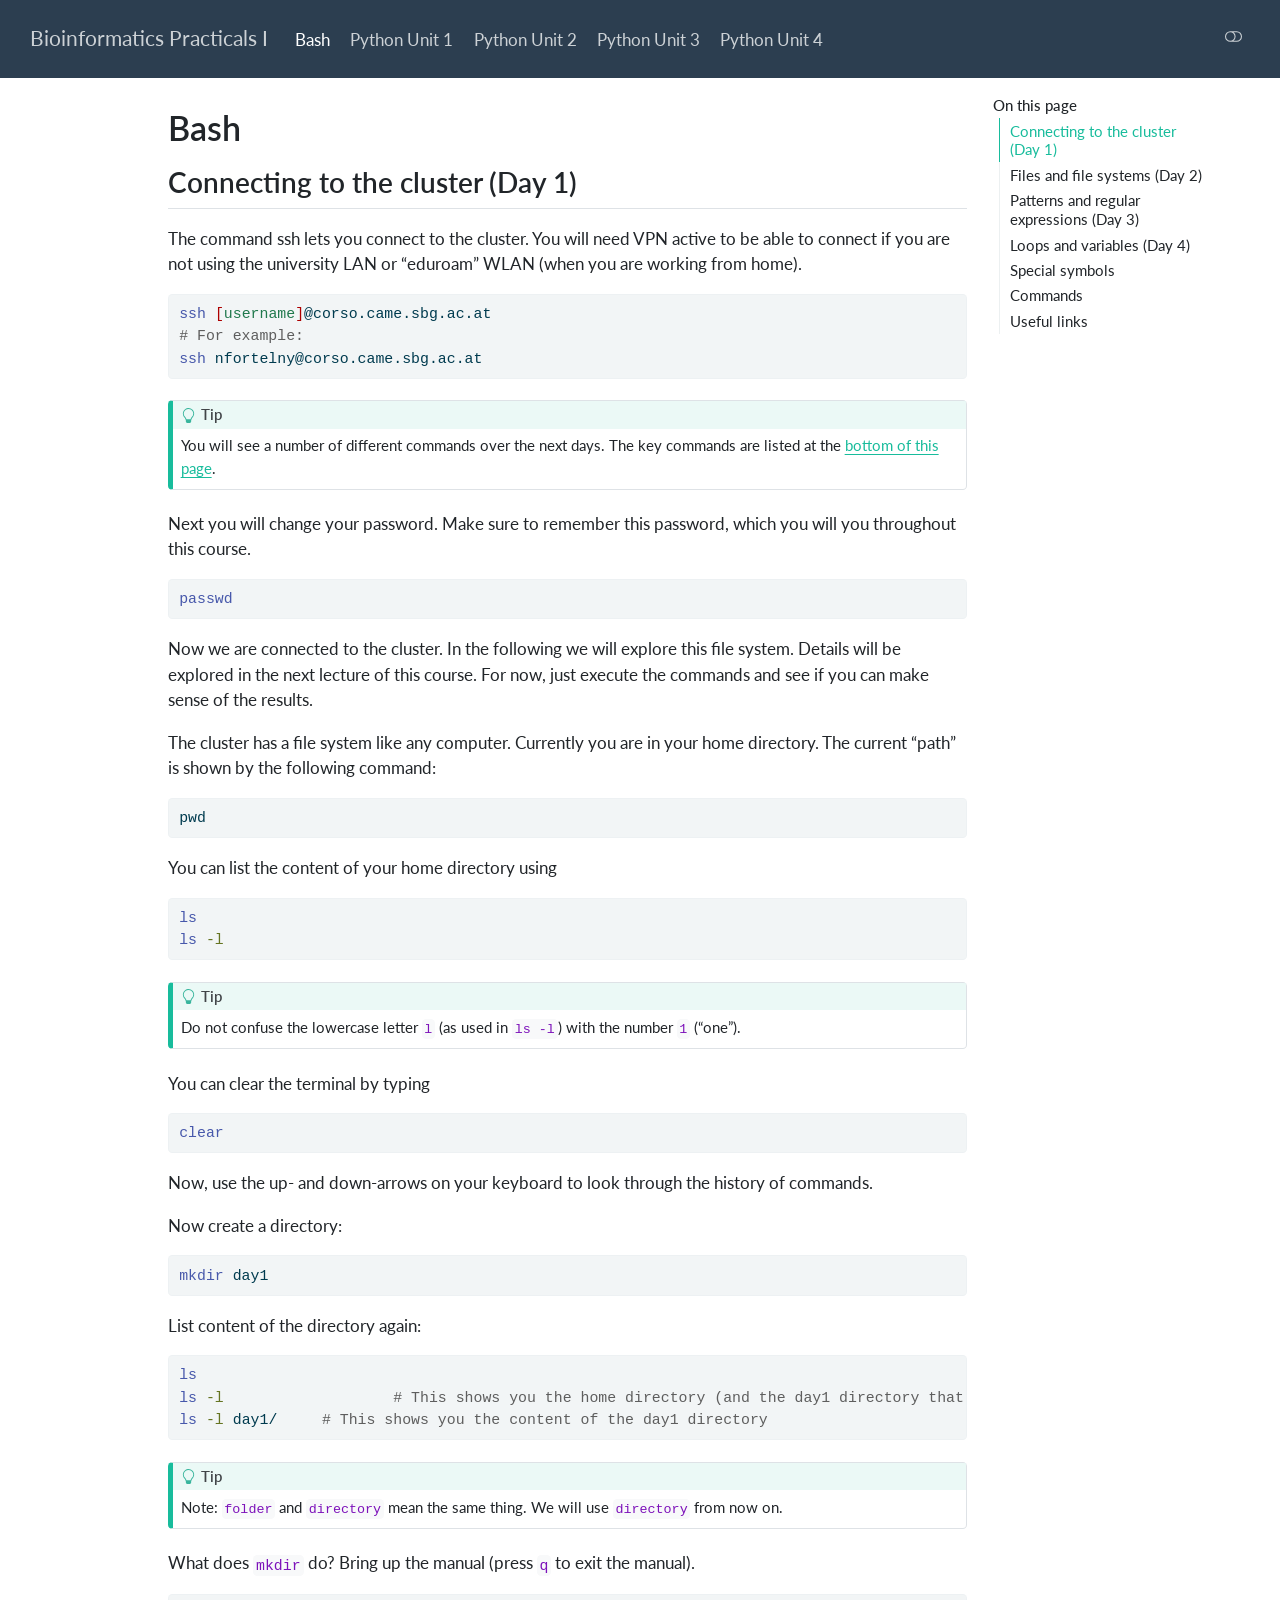
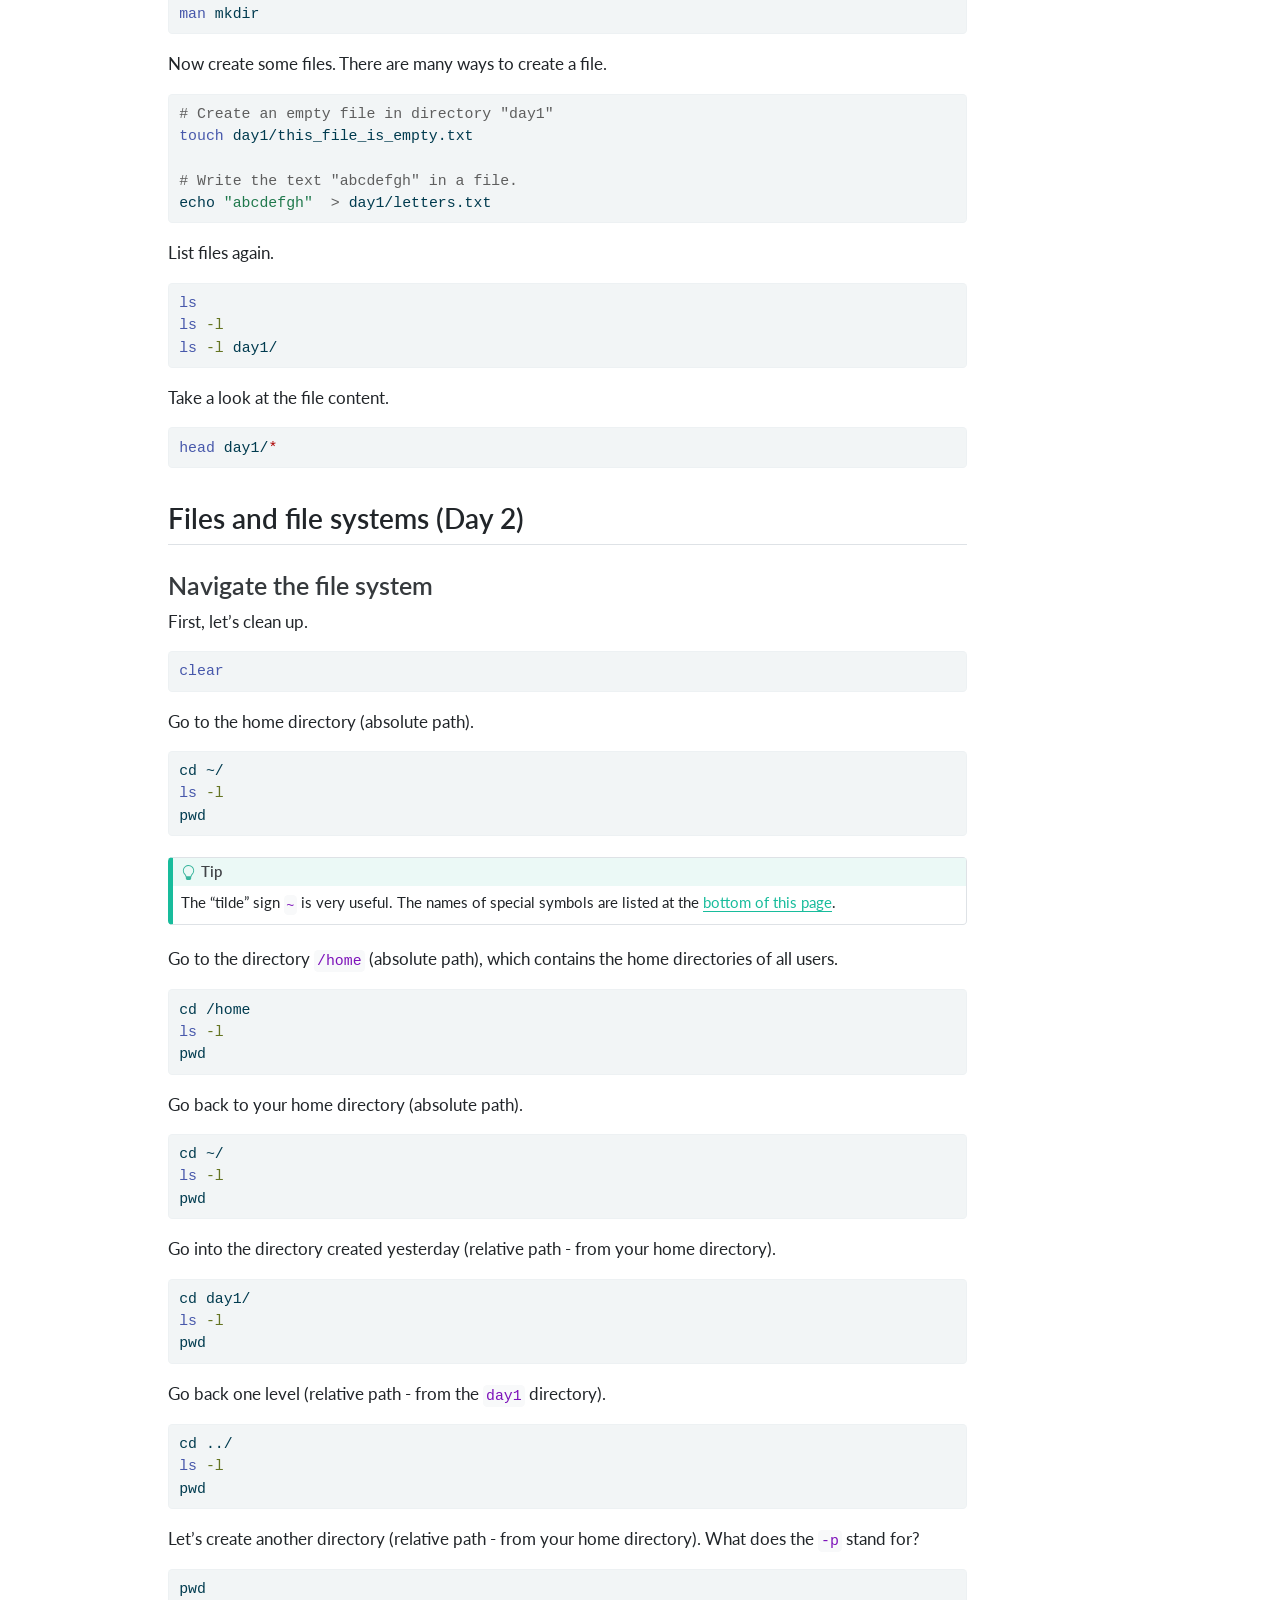
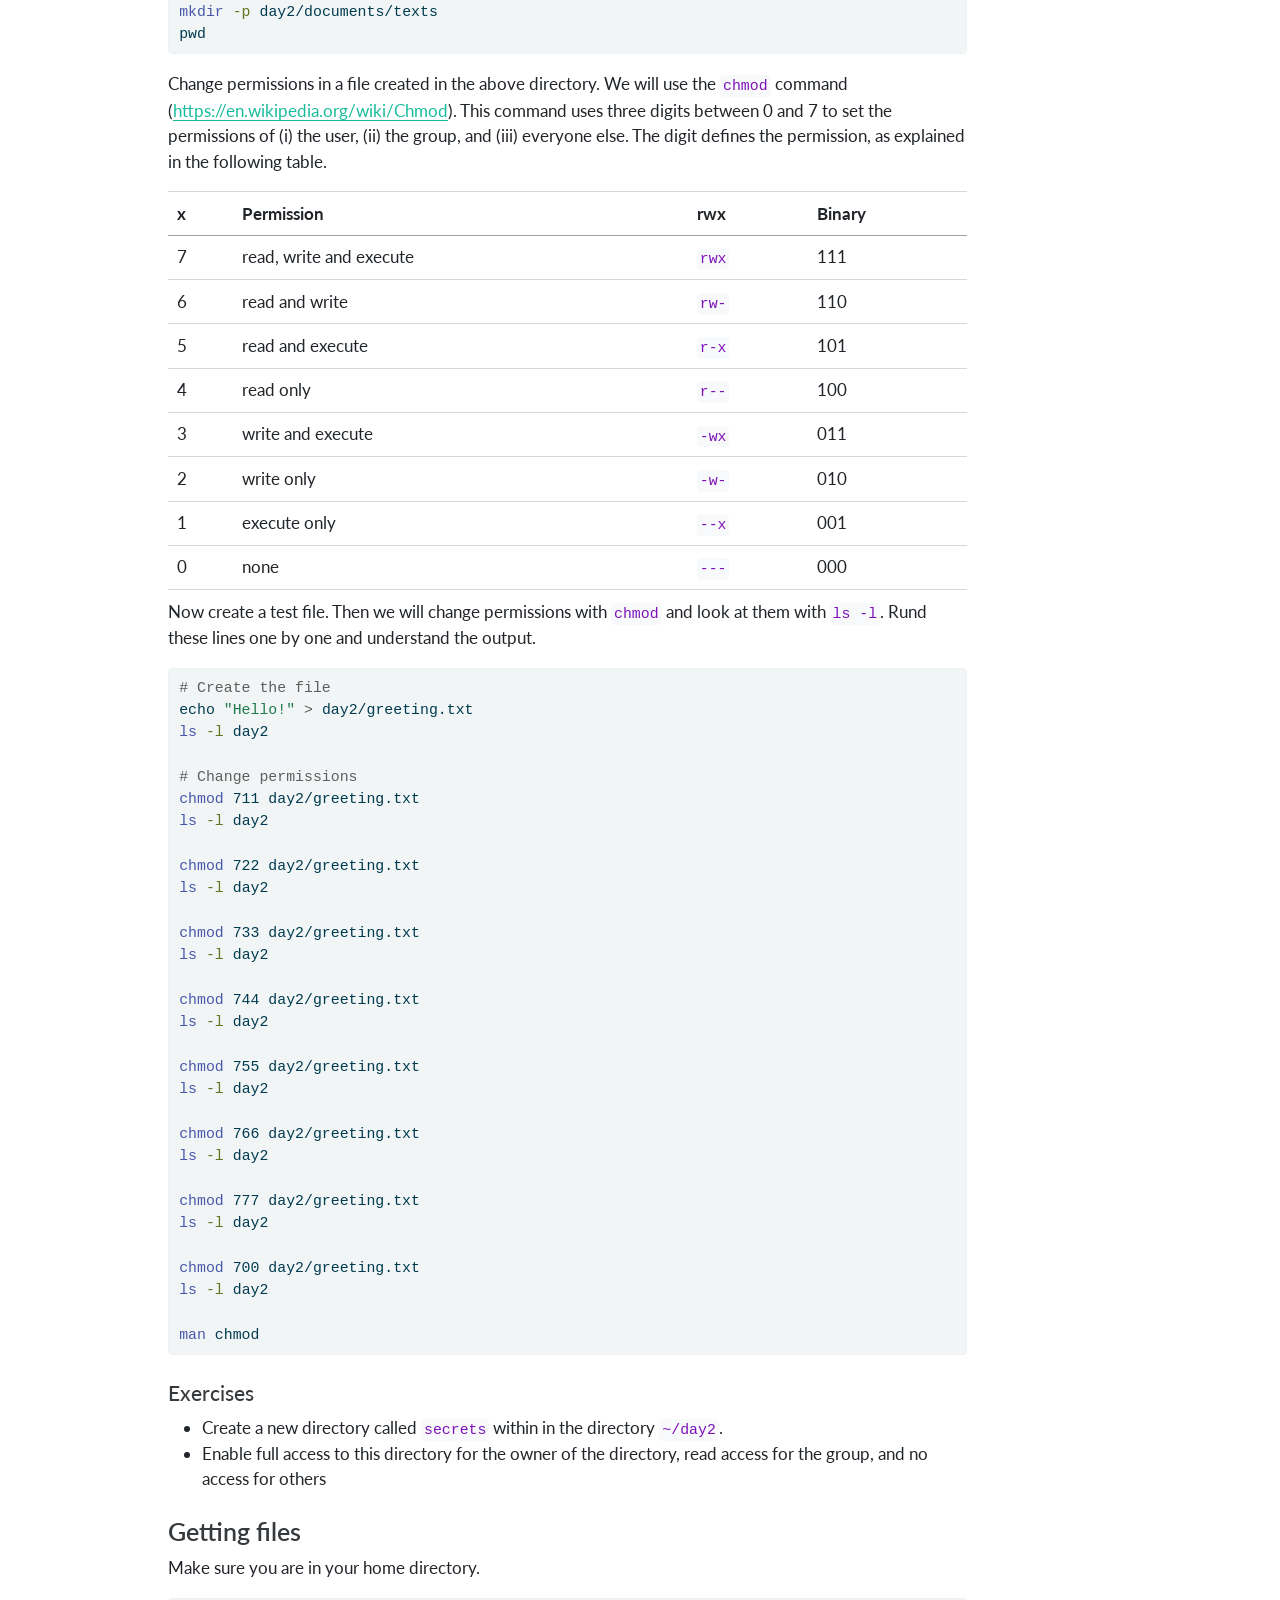
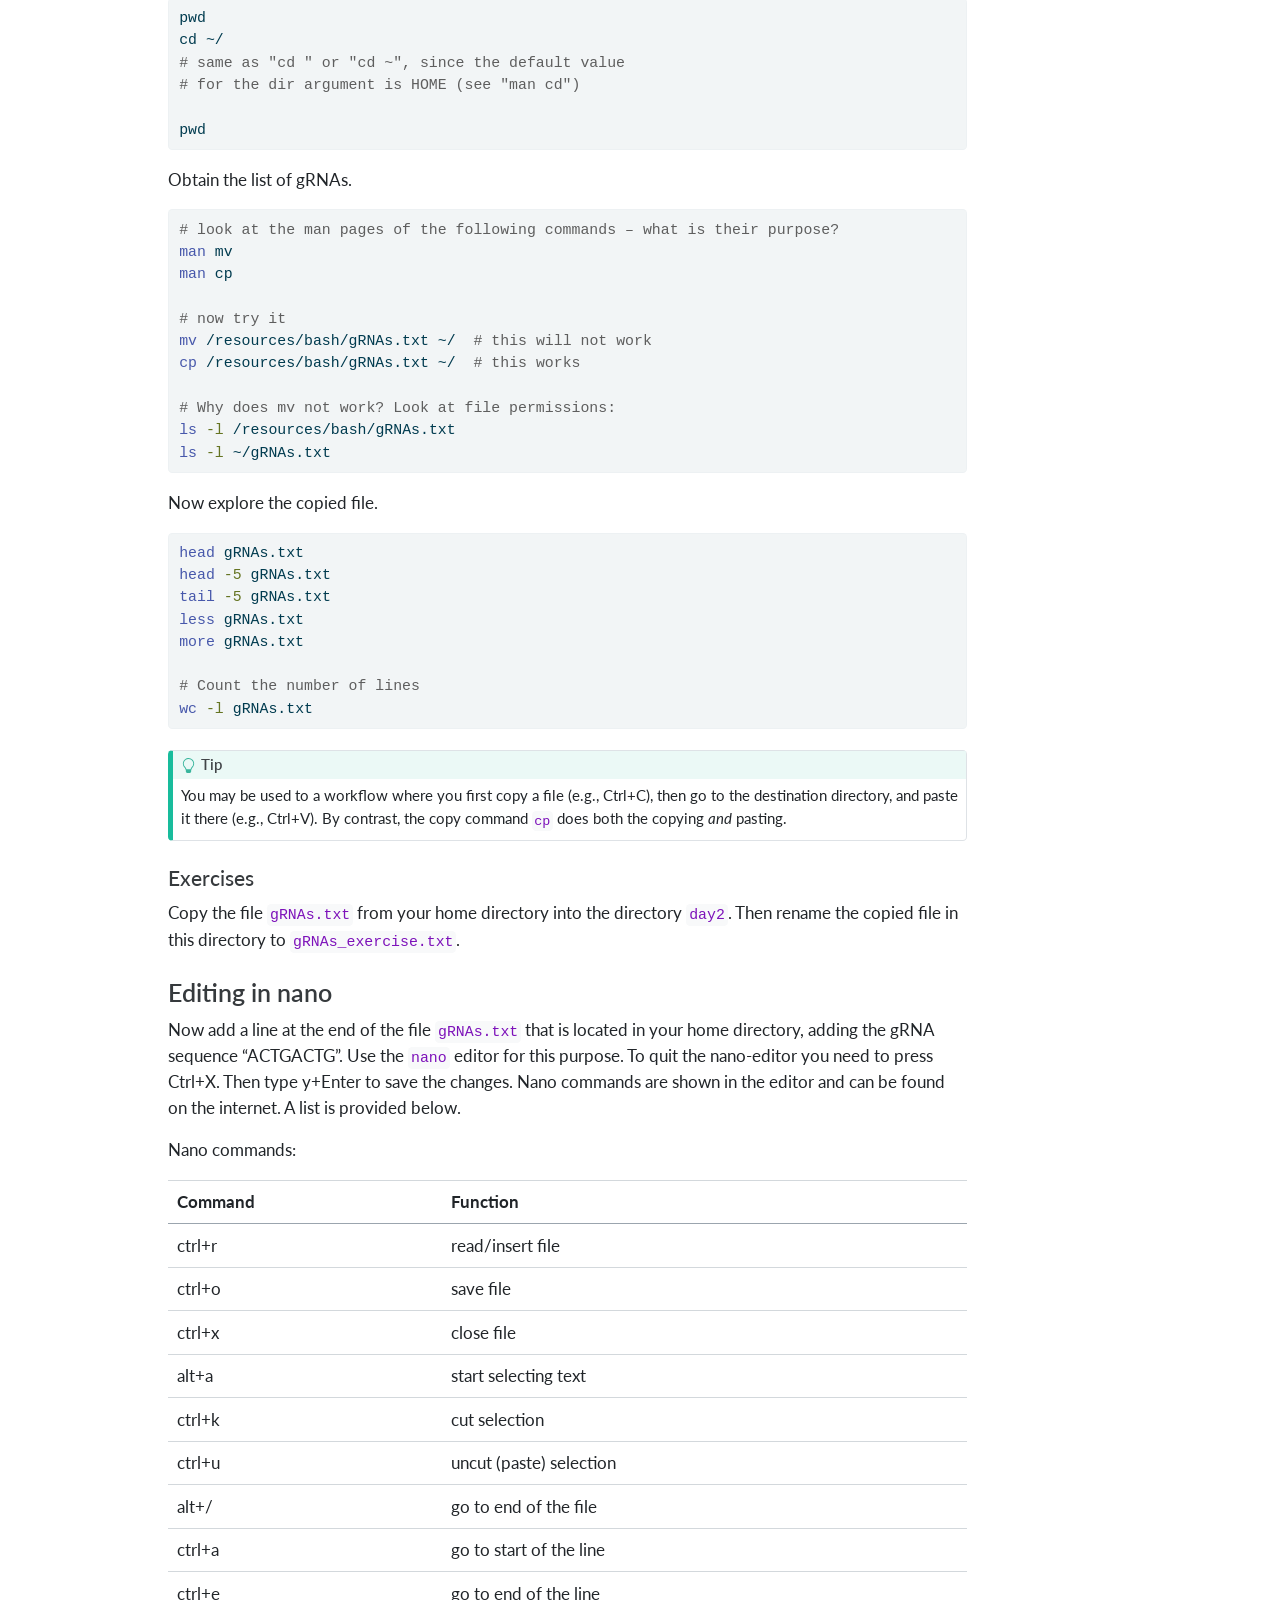
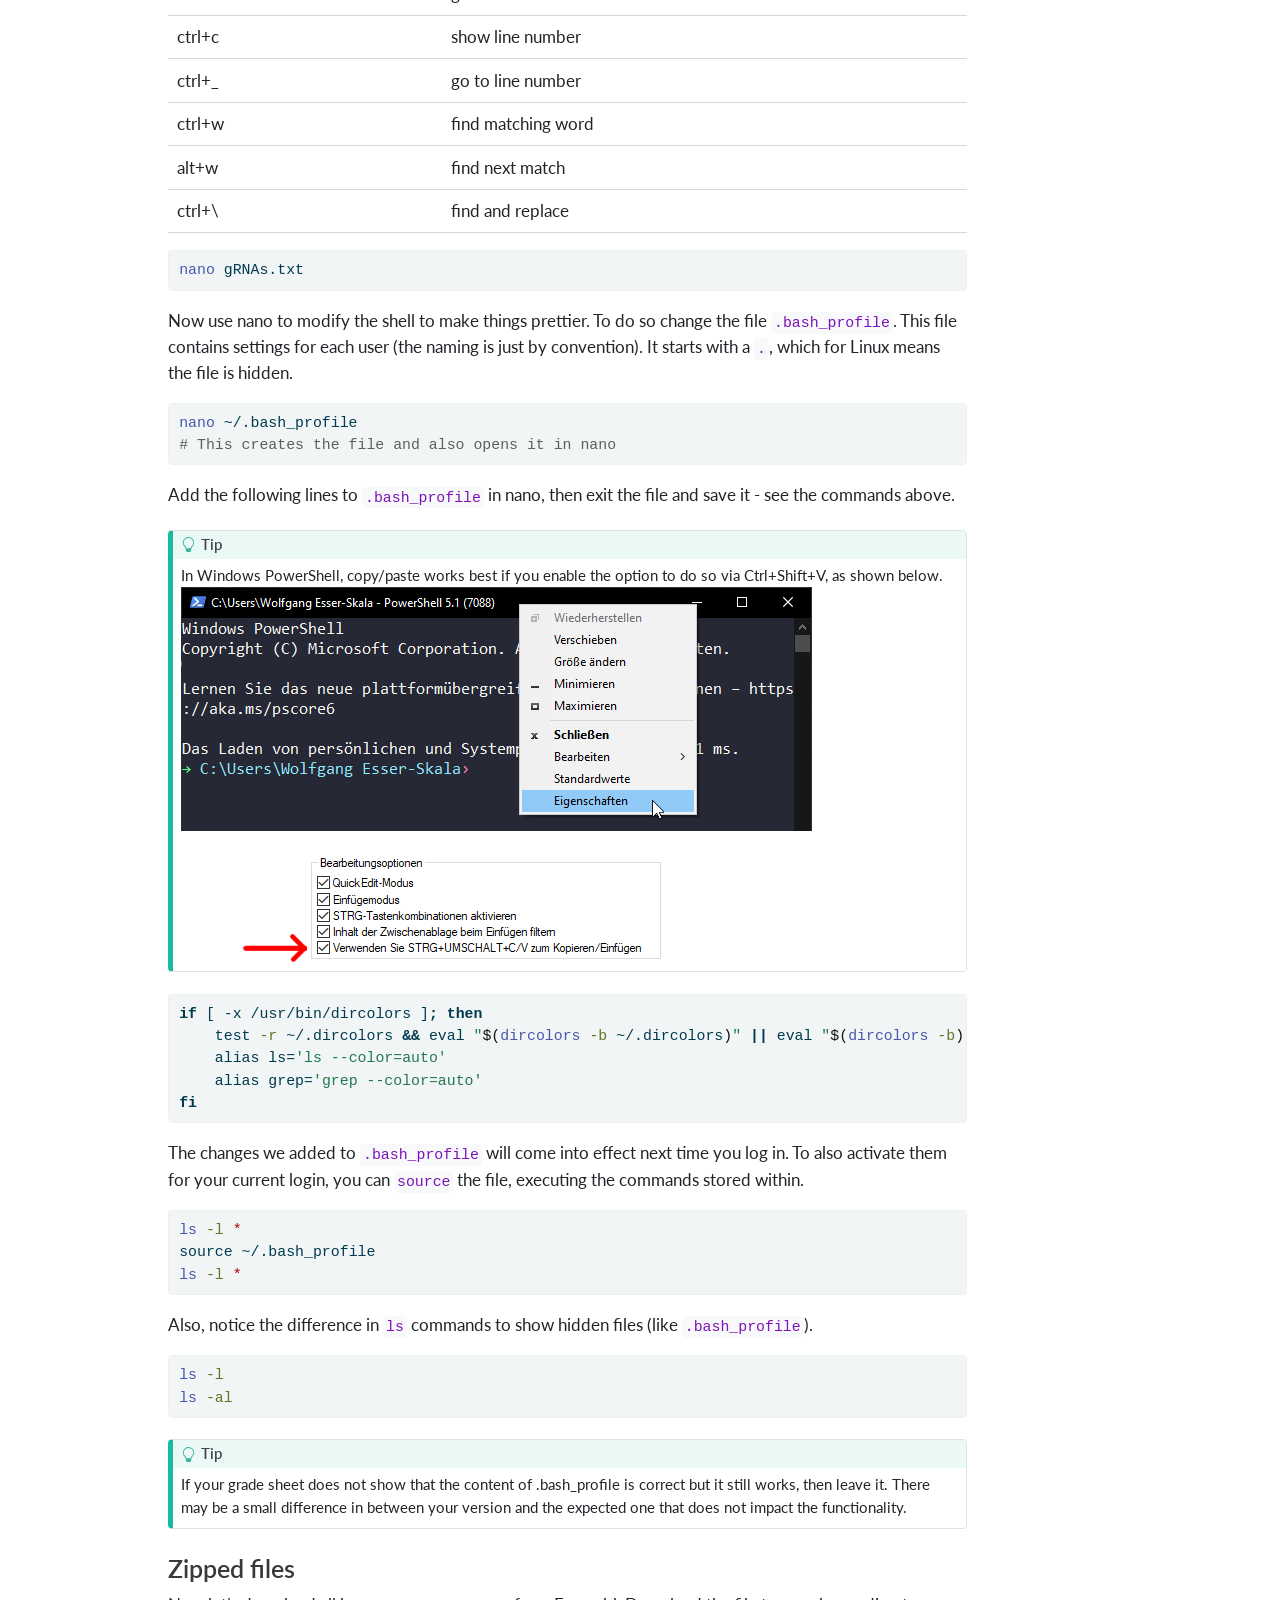
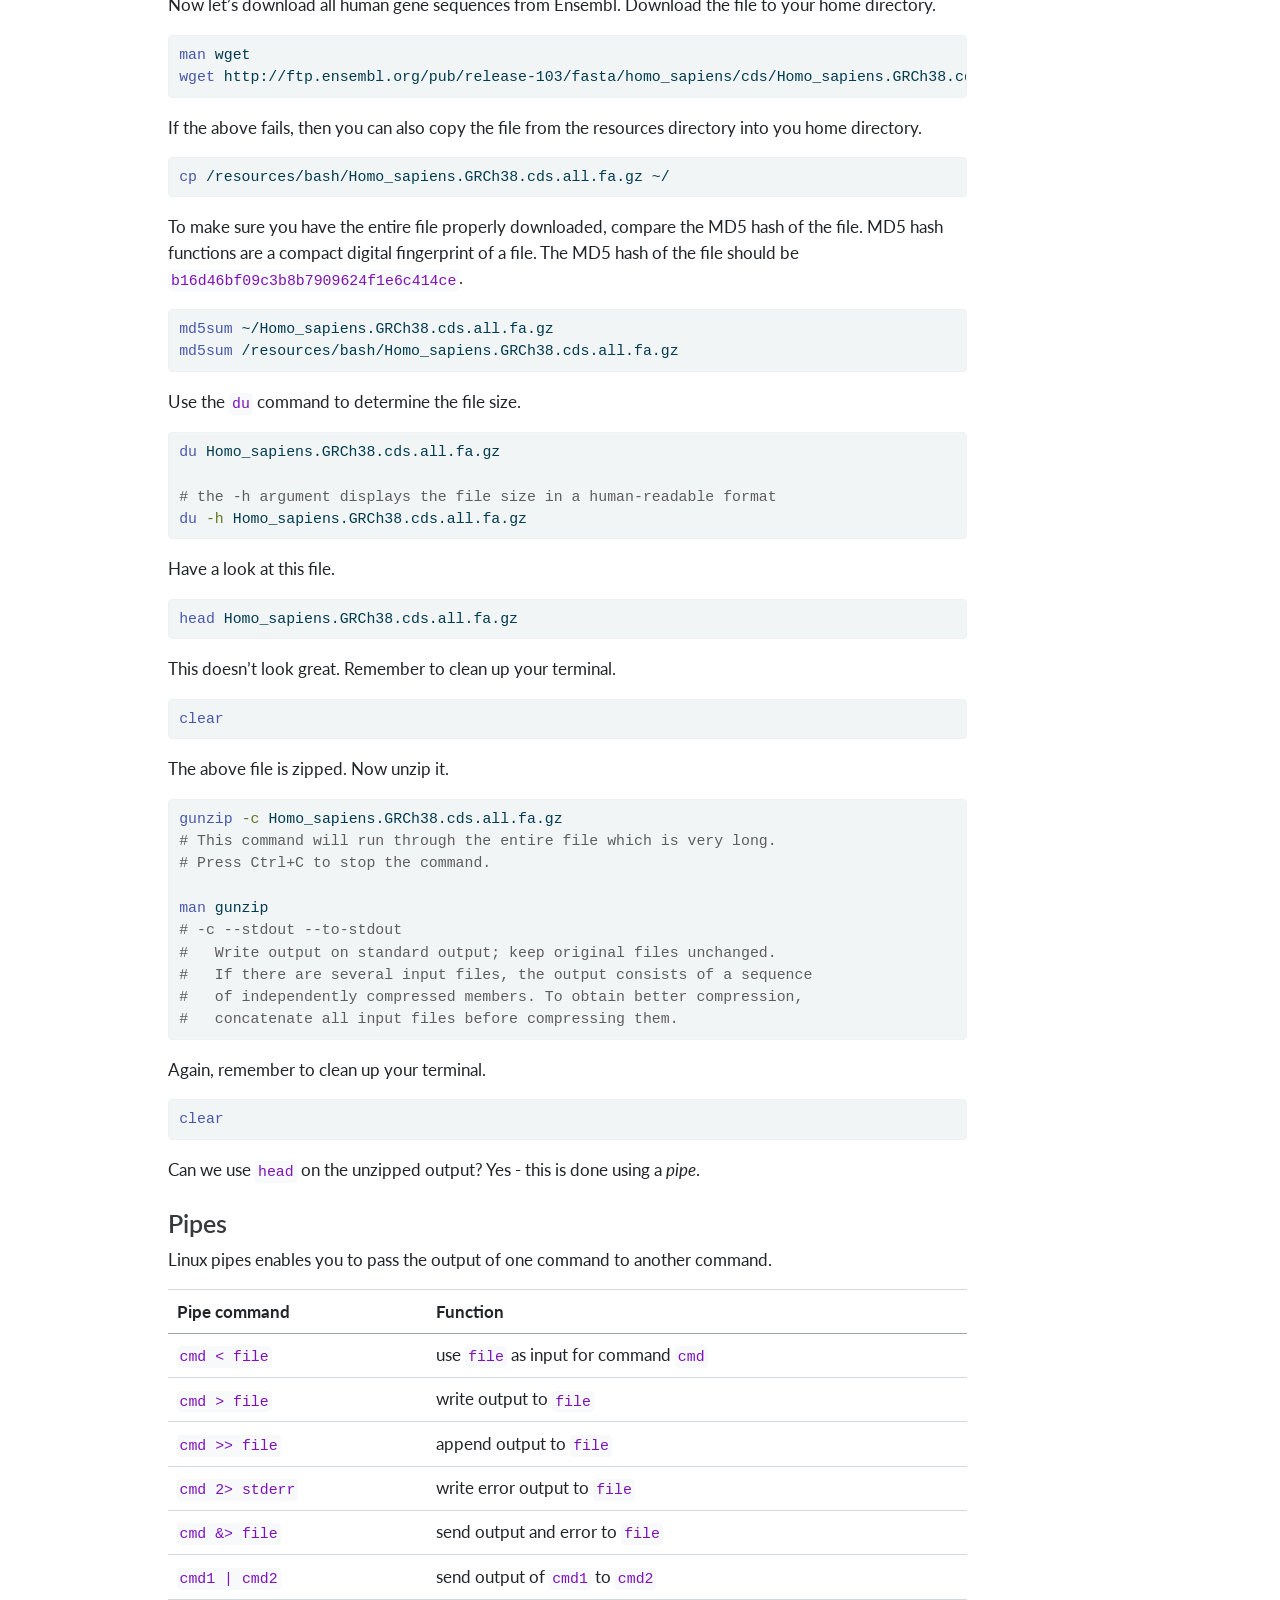
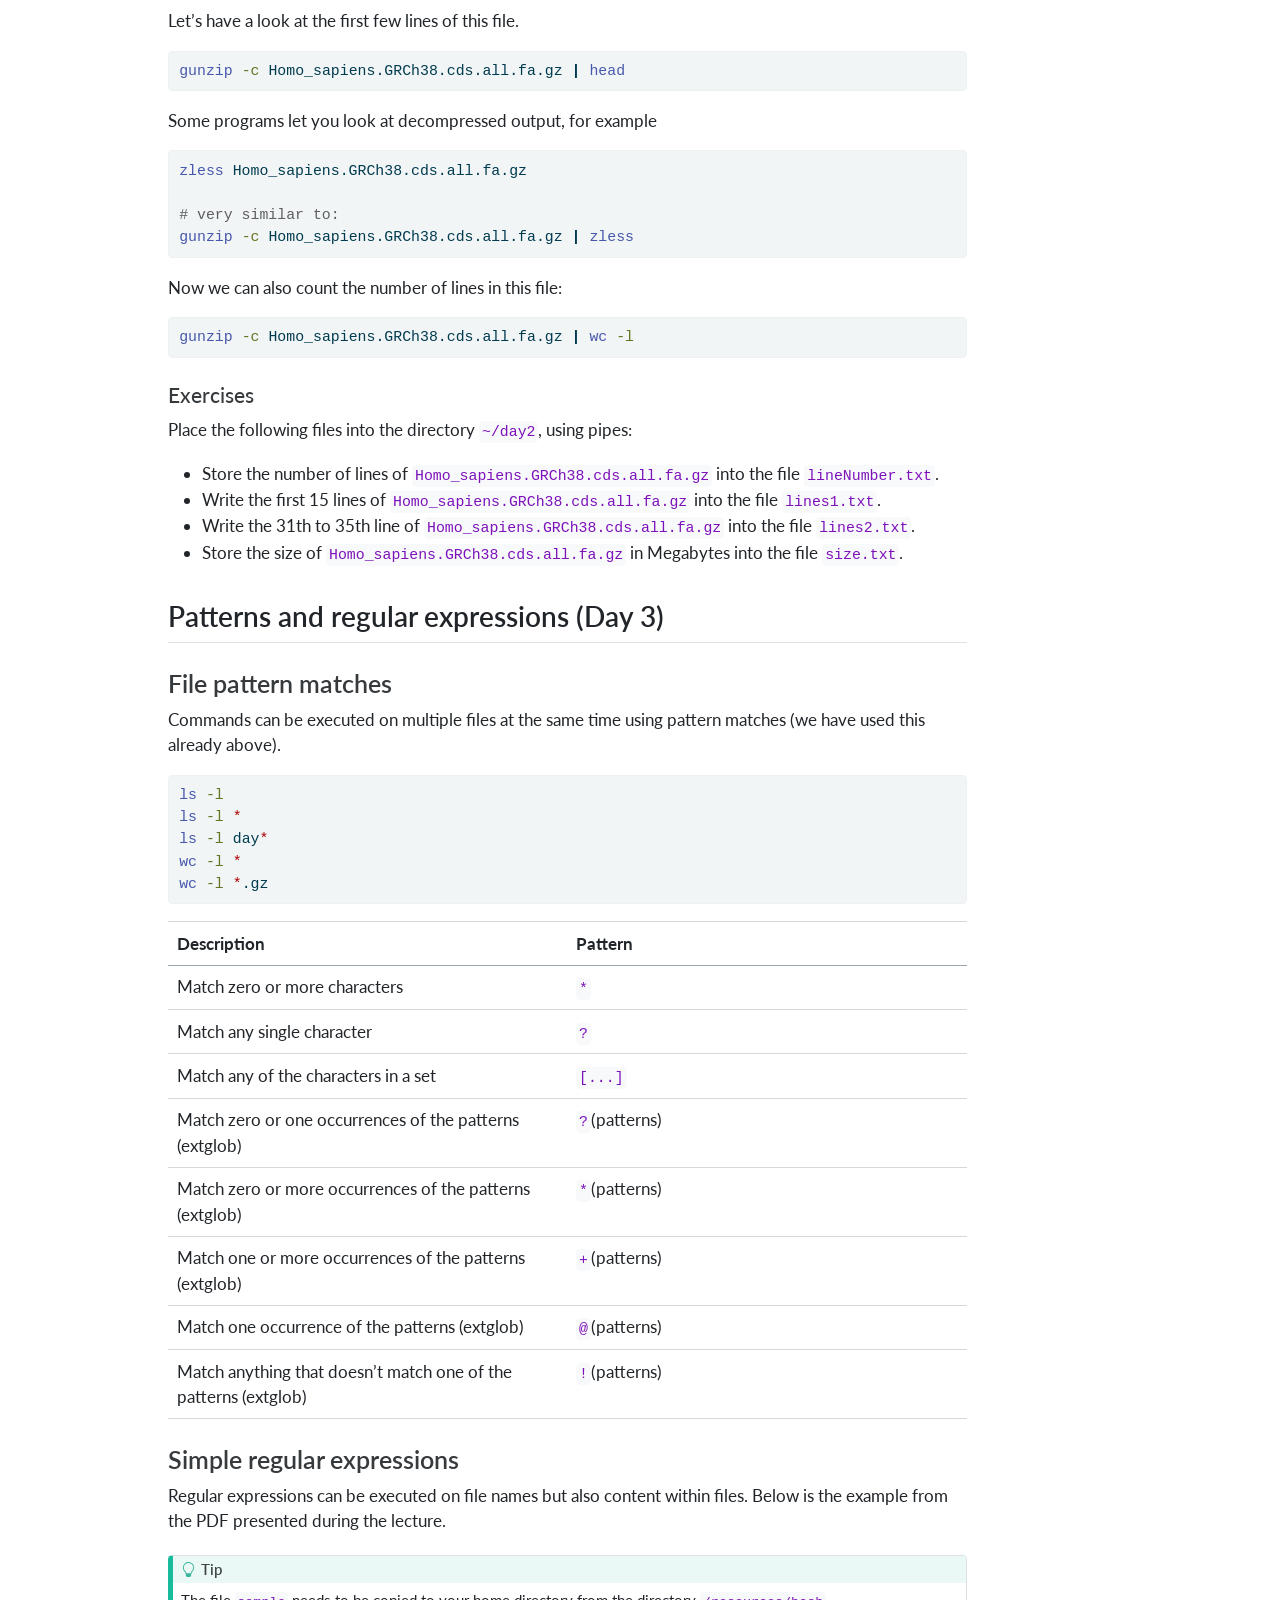
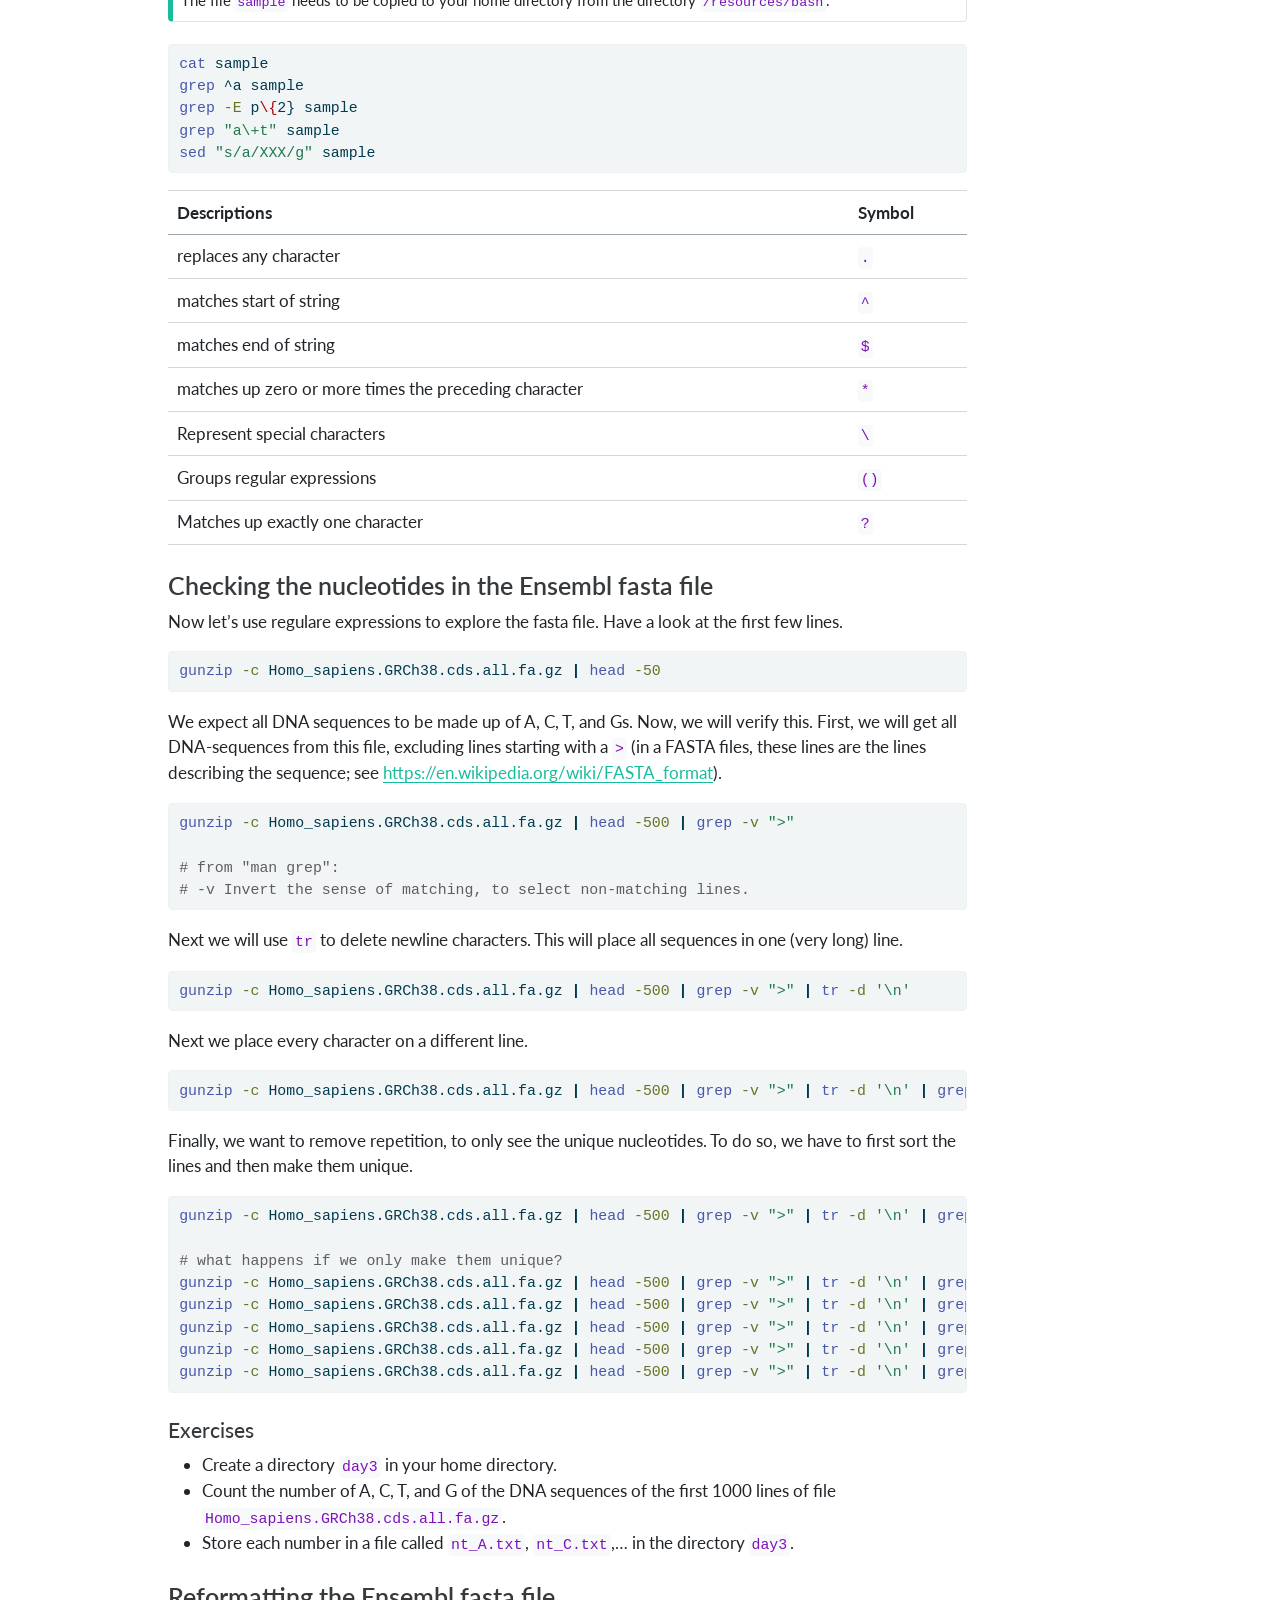
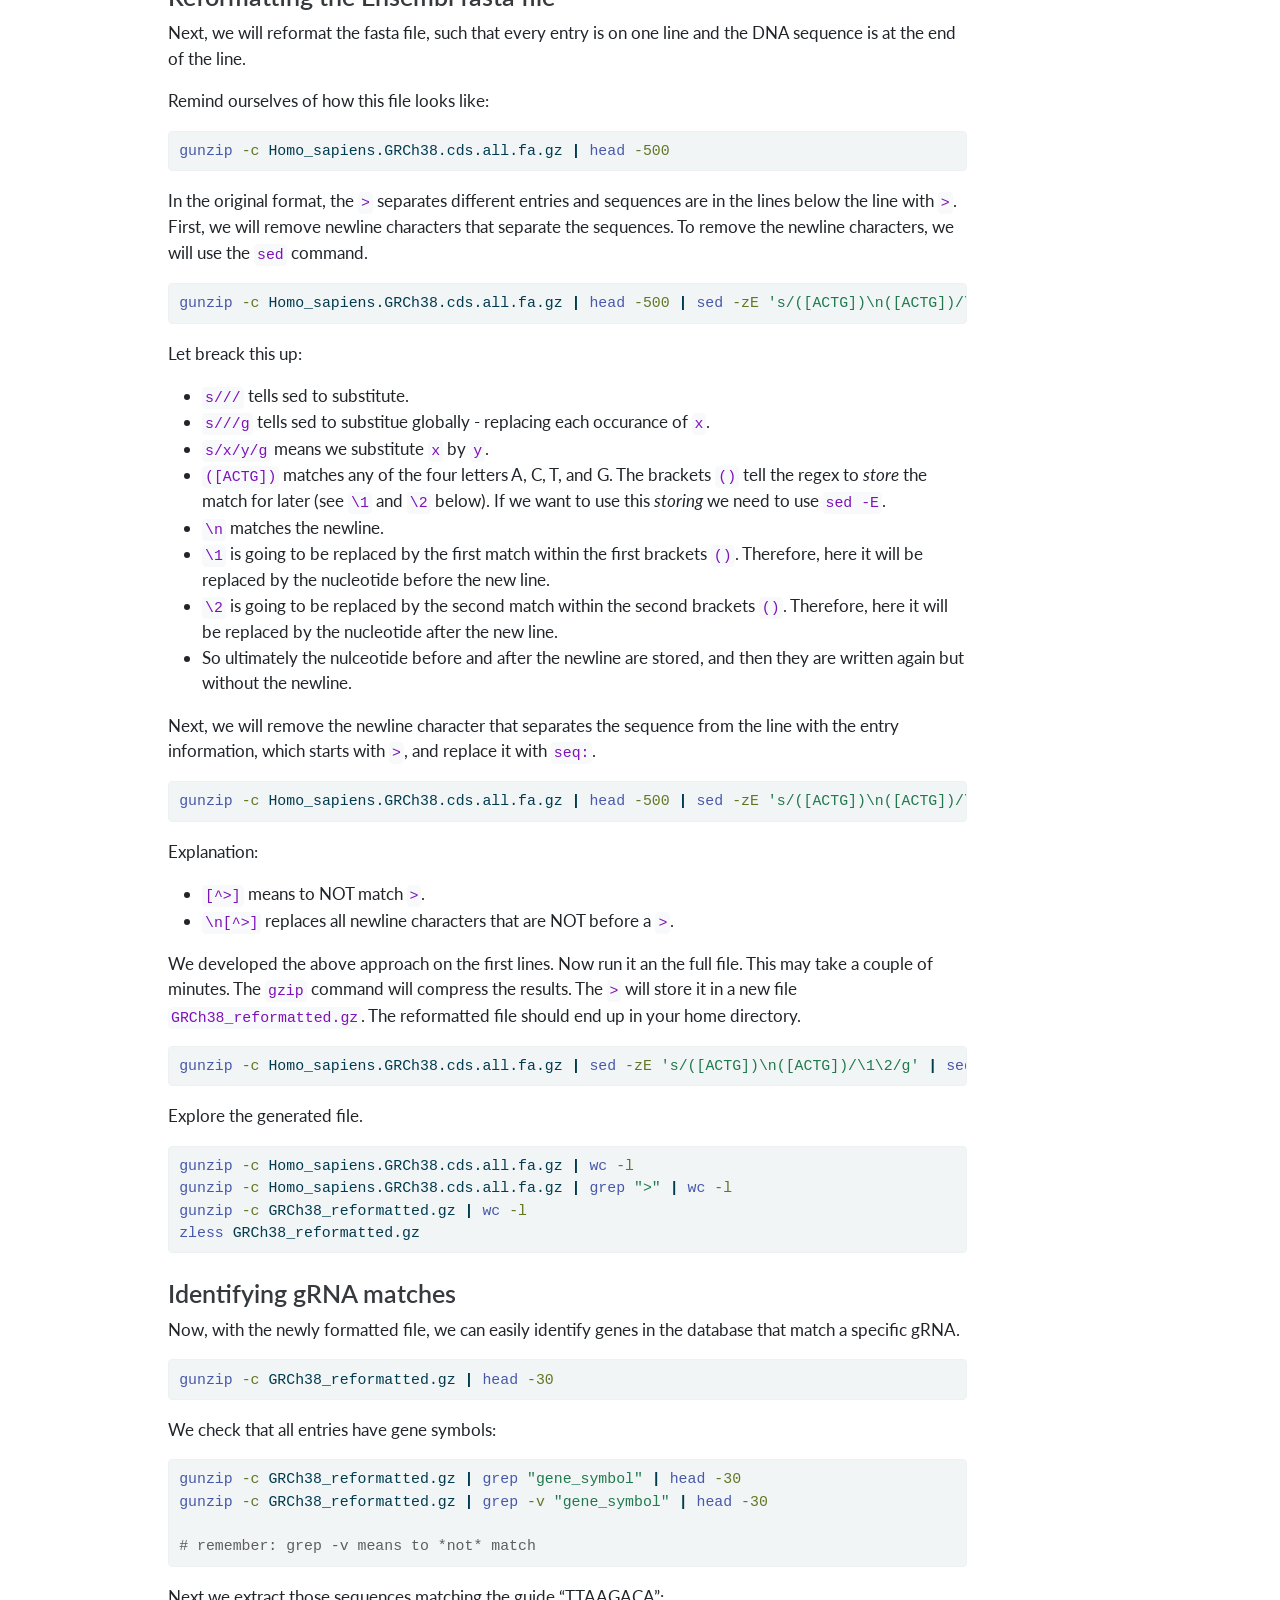
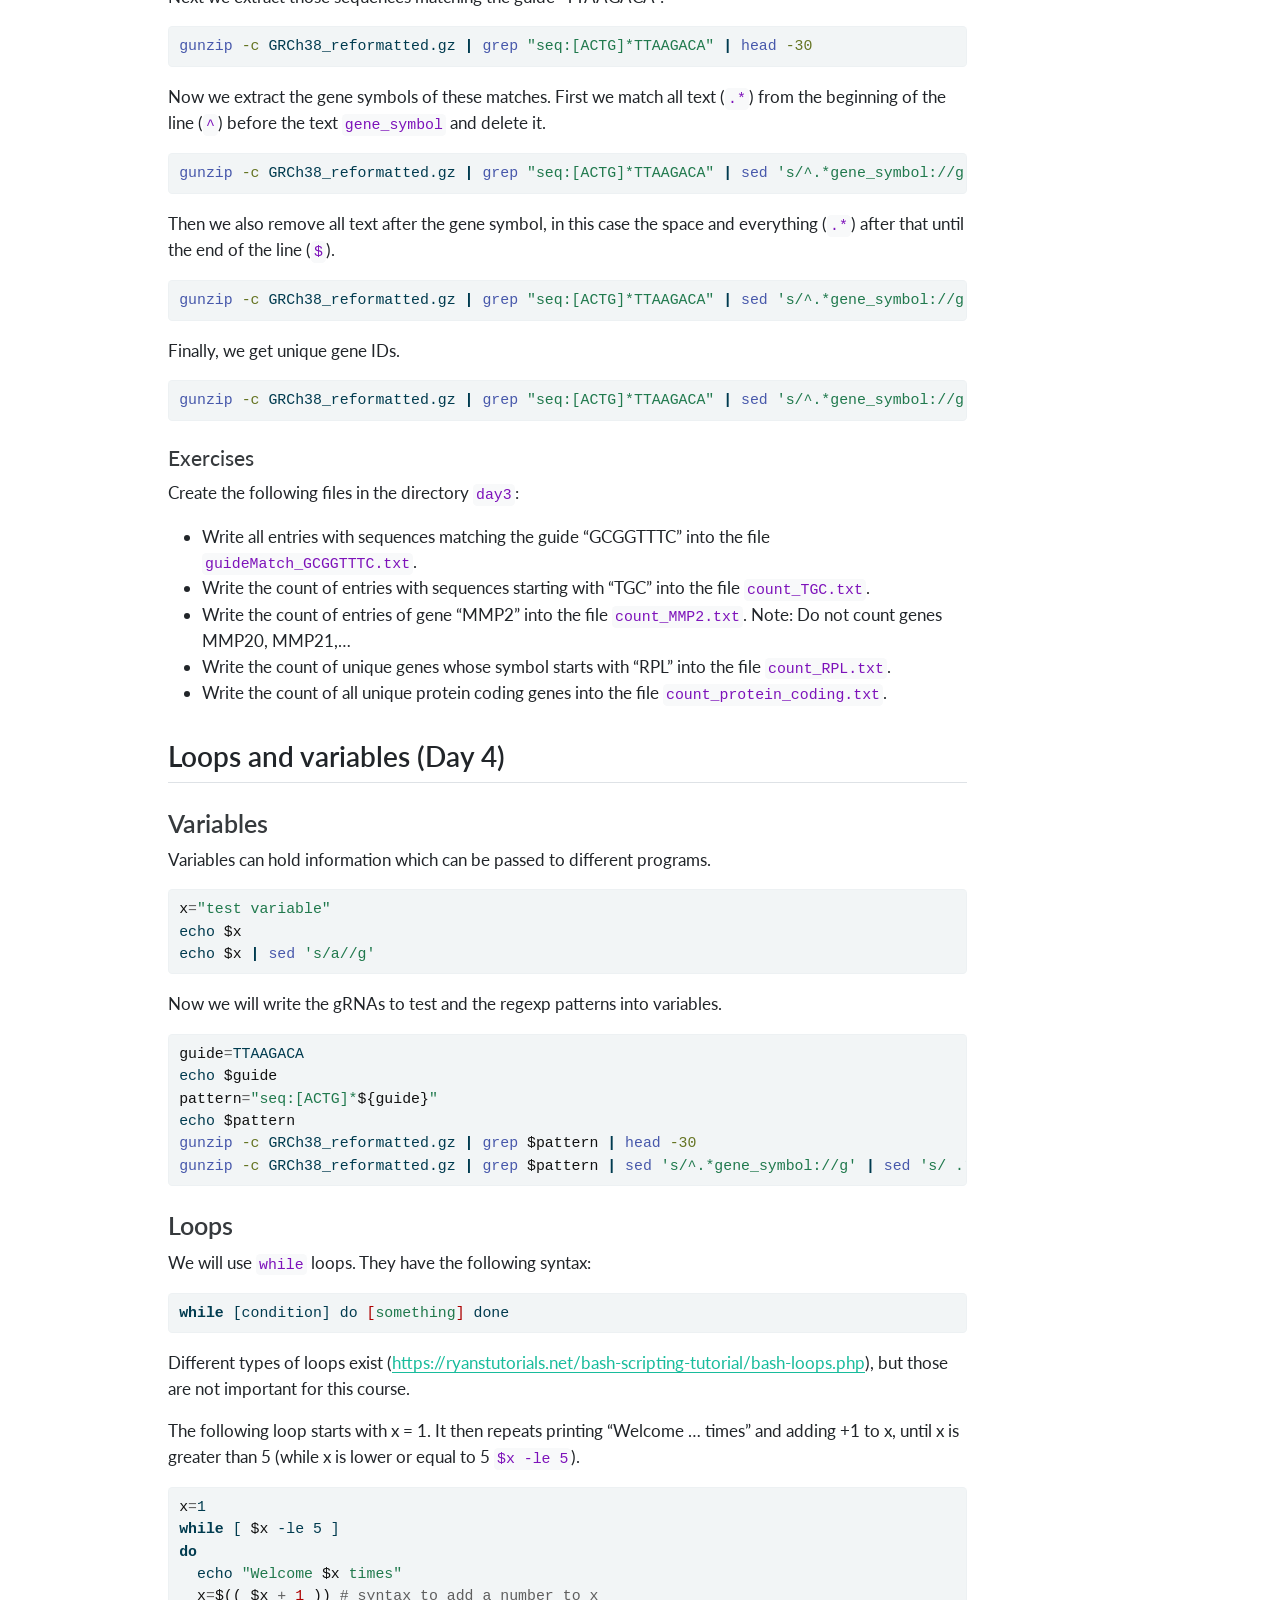
==== commit 1751452b: "Built site for gh-pages" ====
--- a/bash.html
+++ b/bash.html
@@ -2,12 +2,12 @@
 <html xmlns="http://www.w3.org/1999/xhtml" lang="en" xml:lang="en"><head>
 
 <meta charset="utf-8">
-<meta name="generator" content="quarto-1.4.554">
+<meta name="generator" content="quarto-1.5.57">
 
 <meta name="viewport" content="width=device-width, initial-scale=1.0, user-scalable=yes">
 
 
-<title>Bioinformatics Practicals I - Bash</title>
+<title>Bash – Bioinformatics Practicals I</title>
 <style>
 code{white-space: pre-wrap;}
 span.smallcaps{font-variant: small-caps;}
@@ -33,7 +33,7 @@
 }
 @media print {
 pre > code.sourceCode { white-space: pre-wrap; }
-pre > code.sourceCode > span { text-indent: -5em; padding-left: 5em; }
+pre > code.sourceCode > span { display: inline-block; text-indent: -5em; padding-left: 5em; }
 }
 pre.numberSource code
   { counter-reset: source-line 0; }
@@ -119,7 +119,7 @@
     </a>
   </div>
             <div id="quarto-search" class="" title="Search"></div>
-          <button class="navbar-toggler" type="button" data-bs-toggle="collapse" data-bs-target="#navbarCollapse" aria-controls="navbarCollapse" aria-expanded="false" aria-label="Toggle navigation" onclick="if (window.quartoToggleHeadroom) { window.quartoToggleHeadroom(); }">
+          <button class="navbar-toggler" type="button" data-bs-toggle="collapse" data-bs-target="#navbarCollapse" aria-controls="navbarCollapse" role="menu" aria-expanded="false" aria-label="Toggle navigation" onclick="if (window.quartoToggleHeadroom) { window.quartoToggleHeadroom(); }">
   <span class="navbar-toggler-icon"></span>
 </button>
           <div class="collapse navbar-collapse" id="navbarCollapse">
@@ -146,7 +146,7 @@
   </li>  
 </ul>
           </div> <!-- /navcollapse -->
-          <div class="quarto-navbar-tools">
+            <div class="quarto-navbar-tools">
   <a href="" class="quarto-color-scheme-toggle quarto-navigation-tool  px-1" onclick="window.quartoToggleColorScheme(); return false;" title="Toggle dark mode"><i class="bi"></i></a>
 </div>
       </div> <!-- /container-fluid -->
@@ -333,7 +333,7 @@
 <span id="cb18-2"><a href="#cb18-2" aria-hidden="true" tabindex="-1"></a><span class="fu">mkdir</span> <span class="at">-p</span> day2/documents/texts</span>
 <span id="cb18-3"><a href="#cb18-3" aria-hidden="true" tabindex="-1"></a><span class="bu">pwd</span></span></code><button title="Copy to Clipboard" class="code-copy-button"><i class="bi"></i></button></pre></div>
 <p>Change permissions in a file created in the above directory. We will use the <code>chmod</code> command (<a href="https://en.wikipedia.org/wiki/Chmod" class="uri">https://en.wikipedia.org/wiki/Chmod</a>). This command uses three digits between 0 and 7 to set the permissions of (i) the user, (ii) the group, and (iii) everyone else. The digit defines the permission, as explained in the following table.</p>
-<table class="table">
+<table class="caption-top table">
 <thead>
 <tr class="header">
 <th>x</th>
@@ -484,7 +484,7 @@
 <h3 class="anchored" data-anchor-id="editing-in-nano">Editing in nano</h3>
 <p>Now add a line at the end of the file <code>gRNAs.txt</code> that is located in your home directory, adding the gRNA sequence “ACTGACTG”. Use the <code>nano</code> editor for this purpose. To quit the nano-editor you need to press Ctrl+X. Then type y+Enter to save the changes. Nano commands are shown in the editor and can be found on the internet. A list is provided below.</p>
 <p>Nano commands:</p>
-<table class="table">
+<table class="caption-top table">
 <thead>
 <tr class="header">
 <th>Command</th>
@@ -631,7 +631,7 @@
 <section id="pipes" class="level3">
 <h3 class="anchored" data-anchor-id="pipes">Pipes</h3>
 <p>Linux pipes enables you to pass the output of one command to another command.</p>
-<table class="table">
+<table class="caption-top table">
 <thead>
 <tr class="header">
 <th>Pipe command</th>
@@ -696,7 +696,7 @@
 <span id="cb39-3"><a href="#cb39-3" aria-hidden="true" tabindex="-1"></a><span class="fu">ls</span> <span class="at">-l</span> day<span class="pp">*</span></span>
 <span id="cb39-4"><a href="#cb39-4" aria-hidden="true" tabindex="-1"></a><span class="fu">wc</span> <span class="at">-l</span> <span class="pp">*</span></span>
 <span id="cb39-5"><a href="#cb39-5" aria-hidden="true" tabindex="-1"></a><span class="fu">wc</span> <span class="at">-l</span> <span class="pp">*</span>.gz</span></code><button title="Copy to Clipboard" class="code-copy-button"><i class="bi"></i></button></pre></div>
-<table class="table">
+<table class="caption-top table">
 <colgroup>
 <col style="width: 50%">
 <col style="width: 50%">
@@ -764,7 +764,7 @@
 <span id="cb40-3"><a href="#cb40-3" aria-hidden="true" tabindex="-1"></a><span class="fu">grep</span> <span class="at">-E</span> p<span class="dt">\{</span>2} sample</span>
 <span id="cb40-4"><a href="#cb40-4" aria-hidden="true" tabindex="-1"></a><span class="fu">grep</span> <span class="st">"a\+t"</span> sample</span>
 <span id="cb40-5"><a href="#cb40-5" aria-hidden="true" tabindex="-1"></a><span class="fu">sed</span> <span class="st">"s/a/XXX/g"</span> sample</span></code><button title="Copy to Clipboard" class="code-copy-button"><i class="bi"></i></button></pre></div>
-<table class="table">
+<table class="caption-top table">
 <thead>
 <tr class="header">
 <th>Descriptions</th>
@@ -888,7 +888,7 @@
 <h4 class="anchored" data-anchor-id="exercises-4">Exercises</h4>
 <p>Create the following files in the directory <code>day3</code>:</p>
 <ul>
-<li>Extract all entries with sequences matching the guide “GCGGTTTC” in the file <code>guideMatch_GCGGTTTC.txt</code>.</li>
+<li>Write all entries with sequences matching the guide “GCGGTTTC” into the file <code>guideMatch_GCGGTTTC.txt</code>.</li>
 <li>Write the count of entries with sequences starting with “TGC” into the file <code>count_TGC.txt</code>.</li>
 <li>Write the count of entries of gene “MMP2” into the file <code>count_MMP2.txt</code>. Note: Do not count genes MMP20, MMP21,…</li>
 <li>Write the count of unique genes whose symbol starts with “RPL” into the file <code>count_RPL.txt</code>.</li>
@@ -938,7 +938,7 @@
 Welcome 5 times</code></pre>
 <p>Try to make the above loop count to 10. Or from 10 to 5.</p>
 <p>Here are different ways to compare numbers. Assume variable <code>a</code> holds 10 and variable <code>b</code> holds 20 then:</p>
-<table class="table">
+<table class="caption-top table">
 <colgroup>
 <col style="width: 33%">
 <col style="width: 33%">
@@ -1086,7 +1086,7 @@
 </section>
 <section id="commands" class="level2">
 <h2 class="anchored" data-anchor-id="commands">Commands</h2>
-<table class="table">
+<table class="caption-top table">
 <thead>
 <tr class="header">
 <th>Command</th>
@@ -1439,18 +1439,7 @@
     }
     return false;
   }
-  const clipboard = new window.ClipboardJS('.code-copy-button', {
-    text: function(trigger) {
-      const codeEl = trigger.previousElementSibling.cloneNode(true);
-      for (const childEl of codeEl.children) {
-        if (isCodeAnnotation(childEl)) {
-          childEl.remove();
-        }
-      }
-      return codeEl.innerText;
-    }
-  });
-  clipboard.on('success', function(e) {
+  const onCopySuccess = function(e) {
     // button target
     const button = e.trigger;
     // don't keep focus
@@ -1482,7 +1471,29 @@
     }, 1000);
     // clear code selection
     e.clearSelection();
+  }
+  const getTextToCopy = function(trigger) {
+      const codeEl = trigger.previousElementSibling.cloneNode(true);
+      for (const childEl of codeEl.children) {
+        if (isCodeAnnotation(childEl)) {
+          childEl.remove();
+        }
+      }
+      return codeEl.innerText;
+  }
+  const clipboard = new window.ClipboardJS('.code-copy-button:not([data-in-quarto-modal])', {
+    text: getTextToCopy
   });
+  clipboard.on('success', onCopySuccess);
+  if (window.document.getElementById('quarto-embedded-source-code-modal')) {
+    // For code content inside modals, clipBoardJS needs to be initialized with a container option
+    // TODO: Check when it could be a function (https://github.com/zenorocha/clipboard.js/issues/860)
+    const clipboardModal = new window.ClipboardJS('.code-copy-button[data-in-quarto-modal]', {
+      text: getTextToCopy,
+      container: window.document.getElementById('quarto-embedded-source-code-modal')
+    });
+    clipboardModal.on('success', onCopySuccess);
+  }
     var localhostRegex = new RegExp(/^(?:http|https):\/\/localhost\:?[0-9]*\//);
     var mailtoRegex = new RegExp(/^mailto:/);
       var filterRegex = new RegExp("https:\/\/csbg\.github\.io\/BioinformaticsPracticals1\/");
@@ -1490,7 +1501,7 @@
         return filterRegex.test(href) || localhostRegex.test(href) || mailtoRegex.test(href);
     }
     // Inspect non-navigation links and adorn them if external
- 	var links = window.document.querySelectorAll('a[href]:not(.nav-link):not(.navbar-brand):not(.toc-action):not(.sidebar-link):not(.sidebar-item-toggle):not(.pagination-link):not(.no-external):not([aria-hidden]):not(.dropdown-item):not(.quarto-navigation-tool)');
+ 	var links = window.document.querySelectorAll('a[href]:not(.nav-link):not(.navbar-brand):not(.toc-action):not(.sidebar-link):not(.sidebar-item-toggle):not(.pagination-link):not(.no-external):not([aria-hidden]):not(.dropdown-item):not(.quarto-navigation-tool):not(.about-link)');
     for (var i=0; i<links.length; i++) {
       const link = links[i];
       if (!isInternal(link.href)) {
--- a/site_libs/quarto-html/quarto-syntax-highlighting.css
+++ b/site_libs/quarto-html/quarto-syntax-highlighting.css
@@ -0,0 +1,205 @@
+/* quarto syntax highlight colors */
+:root {
+  --quarto-hl-ot-color: #003B4F;
+  --quarto-hl-at-color: #657422;
+  --quarto-hl-ss-color: #20794D;
+  --quarto-hl-an-color: #5E5E5E;
+  --quarto-hl-fu-color: #4758AB;
+  --quarto-hl-st-color: #20794D;
+  --quarto-hl-cf-color: #003B4F;
+  --quarto-hl-op-color: #5E5E5E;
+  --quarto-hl-er-color: #AD0000;
+  --quarto-hl-bn-color: #AD0000;
+  --quarto-hl-al-color: #AD0000;
+  --quarto-hl-va-color: #111111;
+  --quarto-hl-bu-color: inherit;
+  --quarto-hl-ex-color: inherit;
+  --quarto-hl-pp-color: #AD0000;
+  --quarto-hl-in-color: #5E5E5E;
+  --quarto-hl-vs-color: #20794D;
+  --quarto-hl-wa-color: #5E5E5E;
+  --quarto-hl-do-color: #5E5E5E;
+  --quarto-hl-im-color: #00769E;
+  --quarto-hl-ch-color: #20794D;
+  --quarto-hl-dt-color: #AD0000;
+  --quarto-hl-fl-color: #AD0000;
+  --quarto-hl-co-color: #5E5E5E;
+  --quarto-hl-cv-color: #5E5E5E;
+  --quarto-hl-cn-color: #8f5902;
+  --quarto-hl-sc-color: #5E5E5E;
+  --quarto-hl-dv-color: #AD0000;
+  --quarto-hl-kw-color: #003B4F;
+}
+
+/* other quarto variables */
+:root {
+  --quarto-font-monospace: SFMono-Regular, Menlo, Monaco, Consolas, "Liberation Mono", "Courier New", monospace;
+}
+
+pre > code.sourceCode > span {
+  color: #003B4F;
+}
+
+code span {
+  color: #003B4F;
+}
+
+code.sourceCode > span {
+  color: #003B4F;
+}
+
+div.sourceCode,
+div.sourceCode pre.sourceCode {
+  color: #003B4F;
+}
+
+code span.ot {
+  color: #003B4F;
+  font-style: inherit;
+}
+
+code span.at {
+  color: #657422;
+  font-style: inherit;
+}
+
+code span.ss {
+  color: #20794D;
+  font-style: inherit;
+}
+
+code span.an {
+  color: #5E5E5E;
+  font-style: inherit;
+}
+
+code span.fu {
+  color: #4758AB;
+  font-style: inherit;
+}
+
+code span.st {
+  color: #20794D;
+  font-style: inherit;
+}
+
+code span.cf {
+  color: #003B4F;
+  font-weight: bold;
+  font-style: inherit;
+}
+
+code span.op {
+  color: #5E5E5E;
+  font-style: inherit;
+}
+
+code span.er {
+  color: #AD0000;
+  font-style: inherit;
+}
+
+code span.bn {
+  color: #AD0000;
+  font-style: inherit;
+}
+
+code span.al {
+  color: #AD0000;
+  font-style: inherit;
+}
+
+code span.va {
+  color: #111111;
+  font-style: inherit;
+}
+
+code span.bu {
+  font-style: inherit;
+}
+
+code span.ex {
+  font-style: inherit;
+}
+
+code span.pp {
+  color: #AD0000;
+  font-style: inherit;
+}
+
+code span.in {
+  color: #5E5E5E;
+  font-style: inherit;
+}
+
+code span.vs {
+  color: #20794D;
+  font-style: inherit;
+}
+
+code span.wa {
+  color: #5E5E5E;
+  font-style: italic;
+}
+
+code span.do {
+  color: #5E5E5E;
+  font-style: italic;
+}
+
+code span.im {
+  color: #00769E;
+  font-style: inherit;
+}
+
+code span.ch {
+  color: #20794D;
+  font-style: inherit;
+}
+
+code span.dt {
+  color: #AD0000;
+  font-style: inherit;
+}
+
+code span.fl {
+  color: #AD0000;
+  font-style: inherit;
+}
+
+code span.co {
+  color: #5E5E5E;
+  font-style: inherit;
+}
+
+code span.cv {
+  color: #5E5E5E;
+  font-style: italic;
+}
+
+code span.cn {
+  color: #8f5902;
+  font-style: inherit;
+}
+
+code span.sc {
+  color: #5E5E5E;
+  font-style: inherit;
+}
+
+code span.dv {
+  color: #AD0000;
+  font-style: inherit;
+}
+
+code span.kw {
+  color: #003B4F;
+  font-weight: bold;
+  font-style: inherit;
+}
+
+.prevent-inlining {
+  content: "</";
+}
+
+/*# sourceMappingURL=debc5d5d77c3f9108843748ff7464032.css.map */
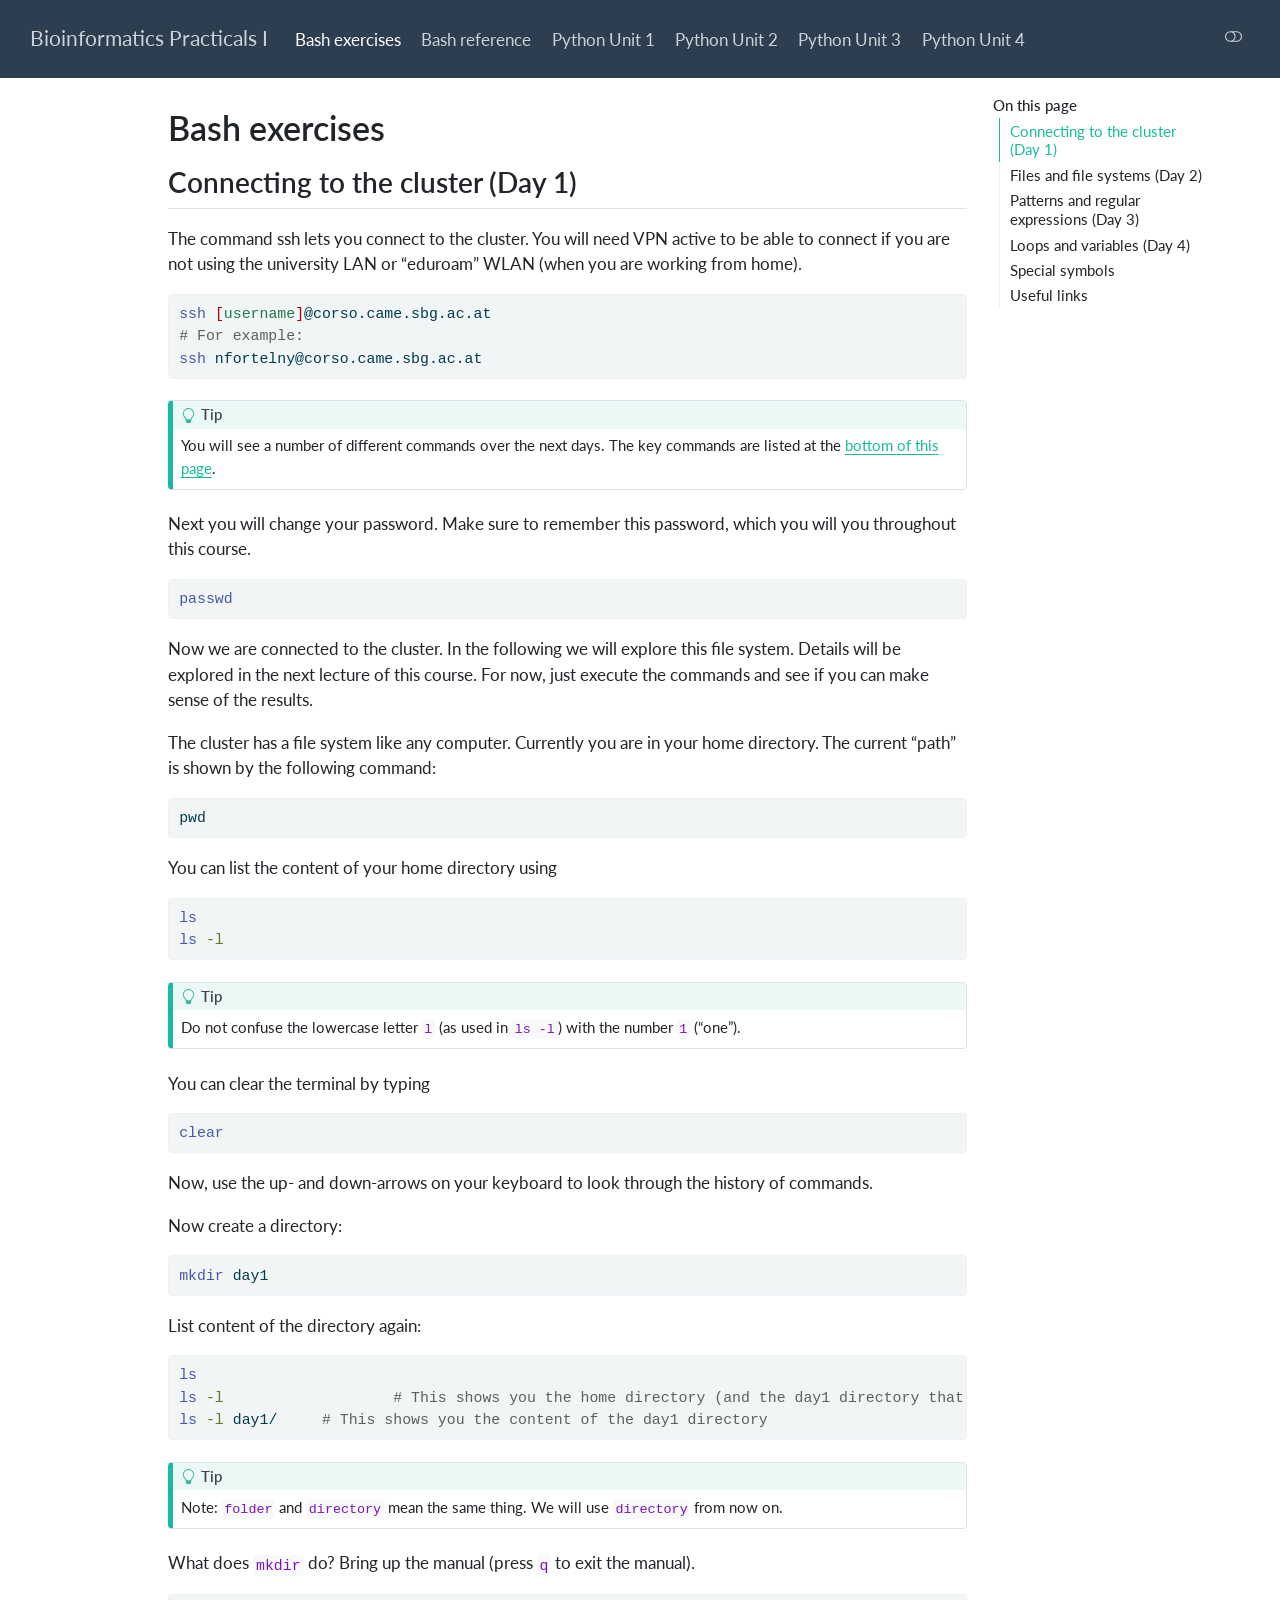
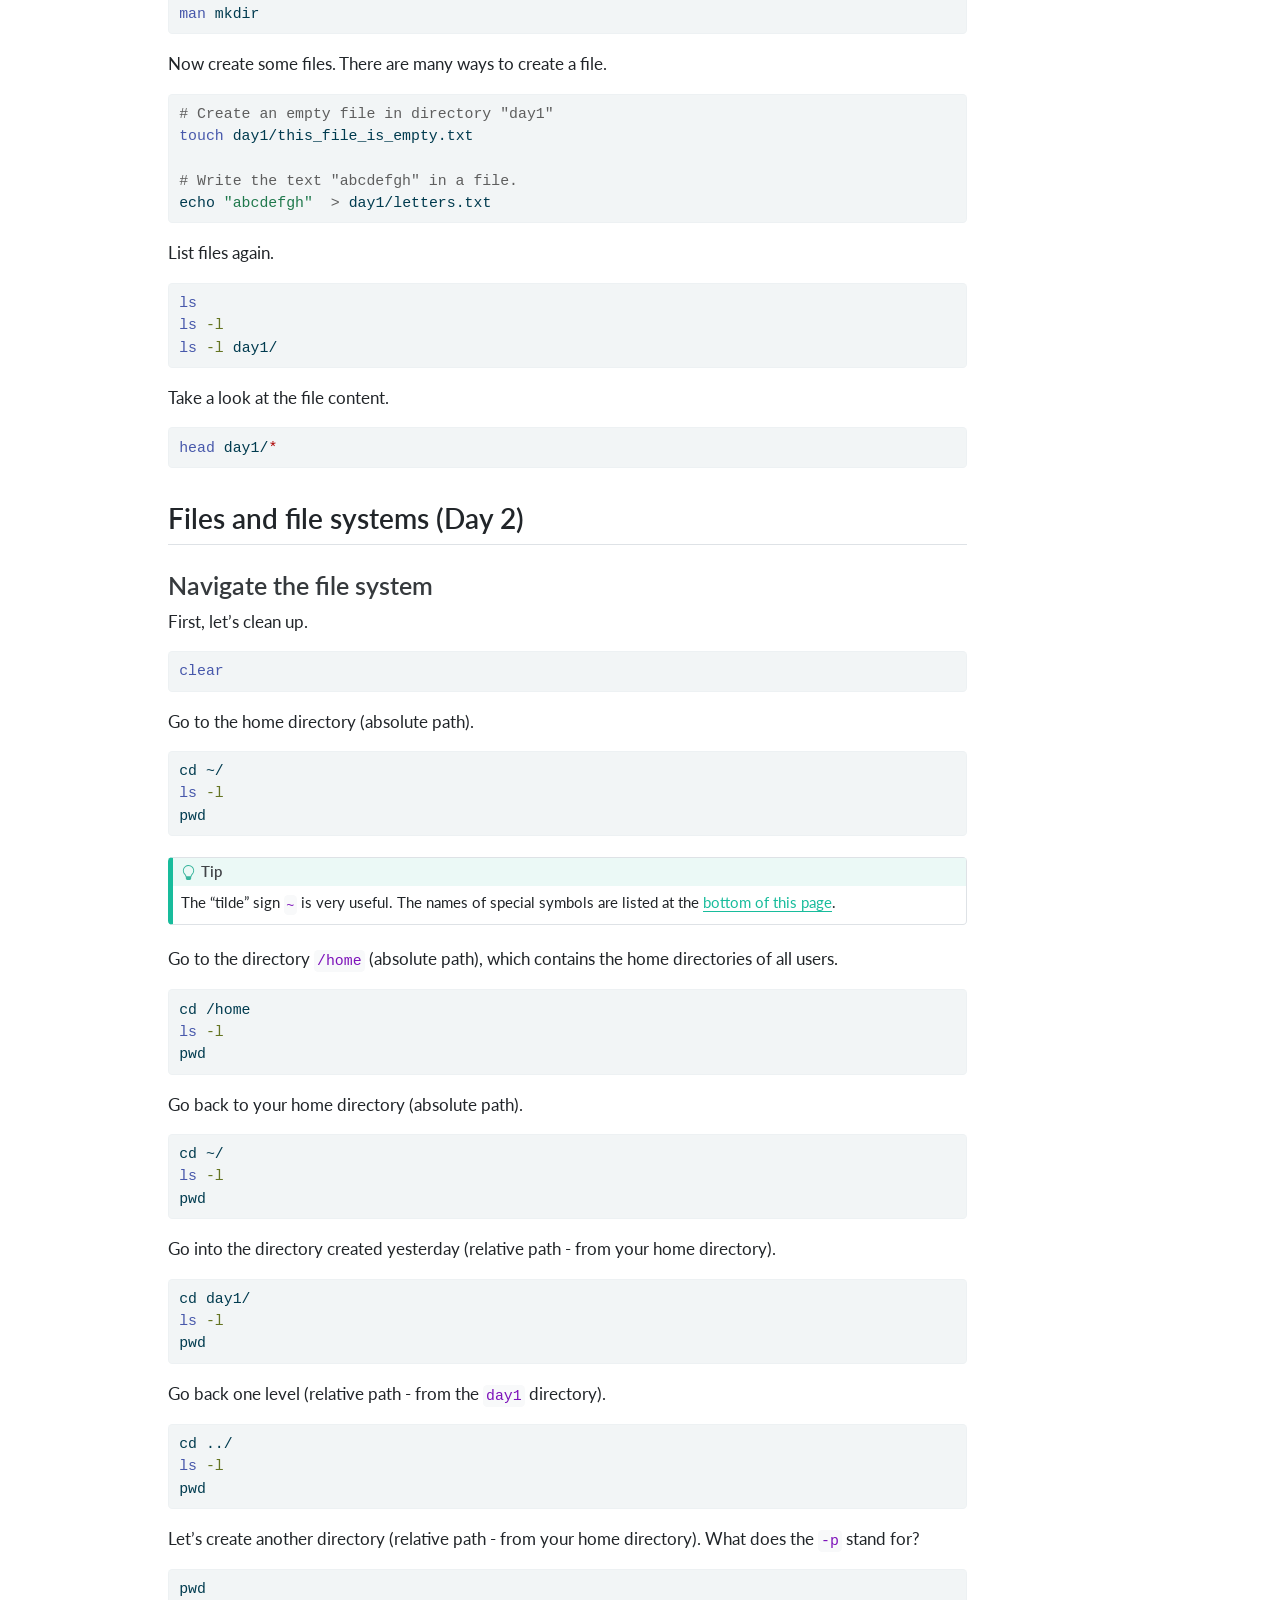
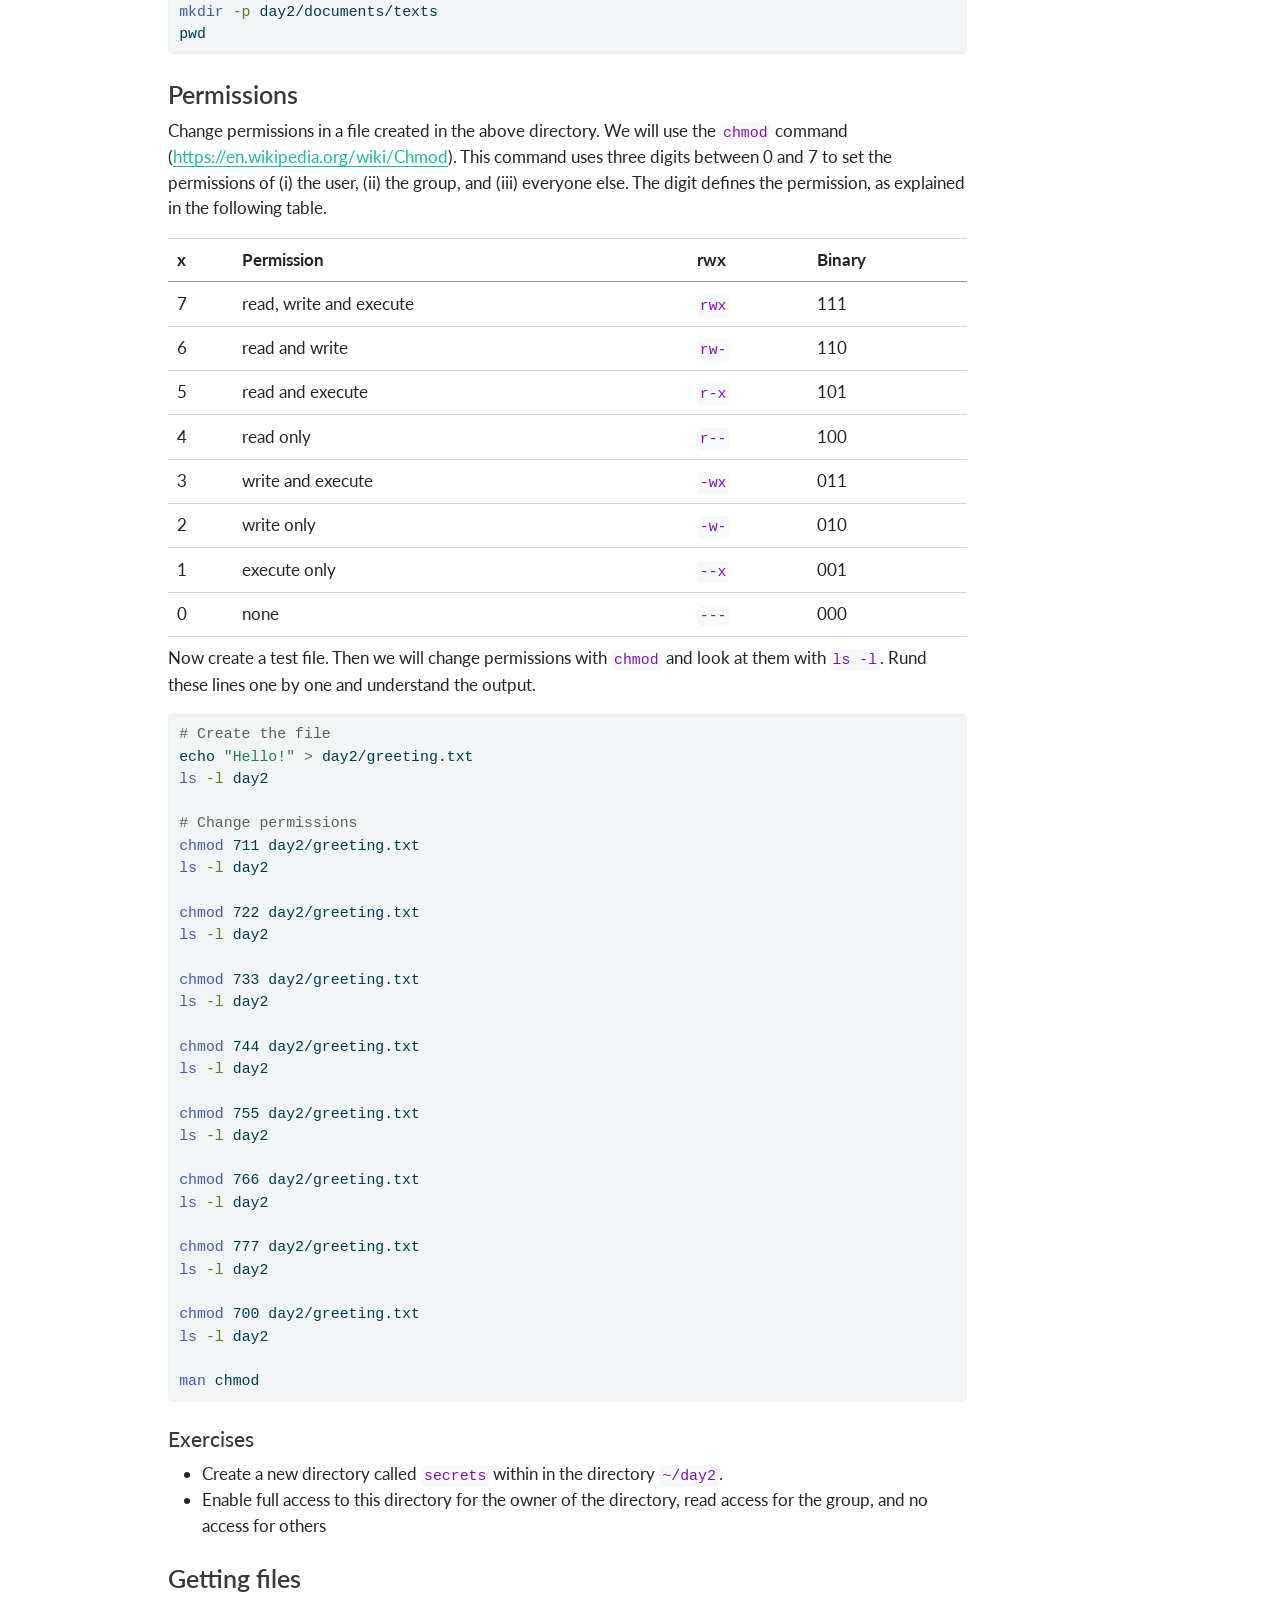
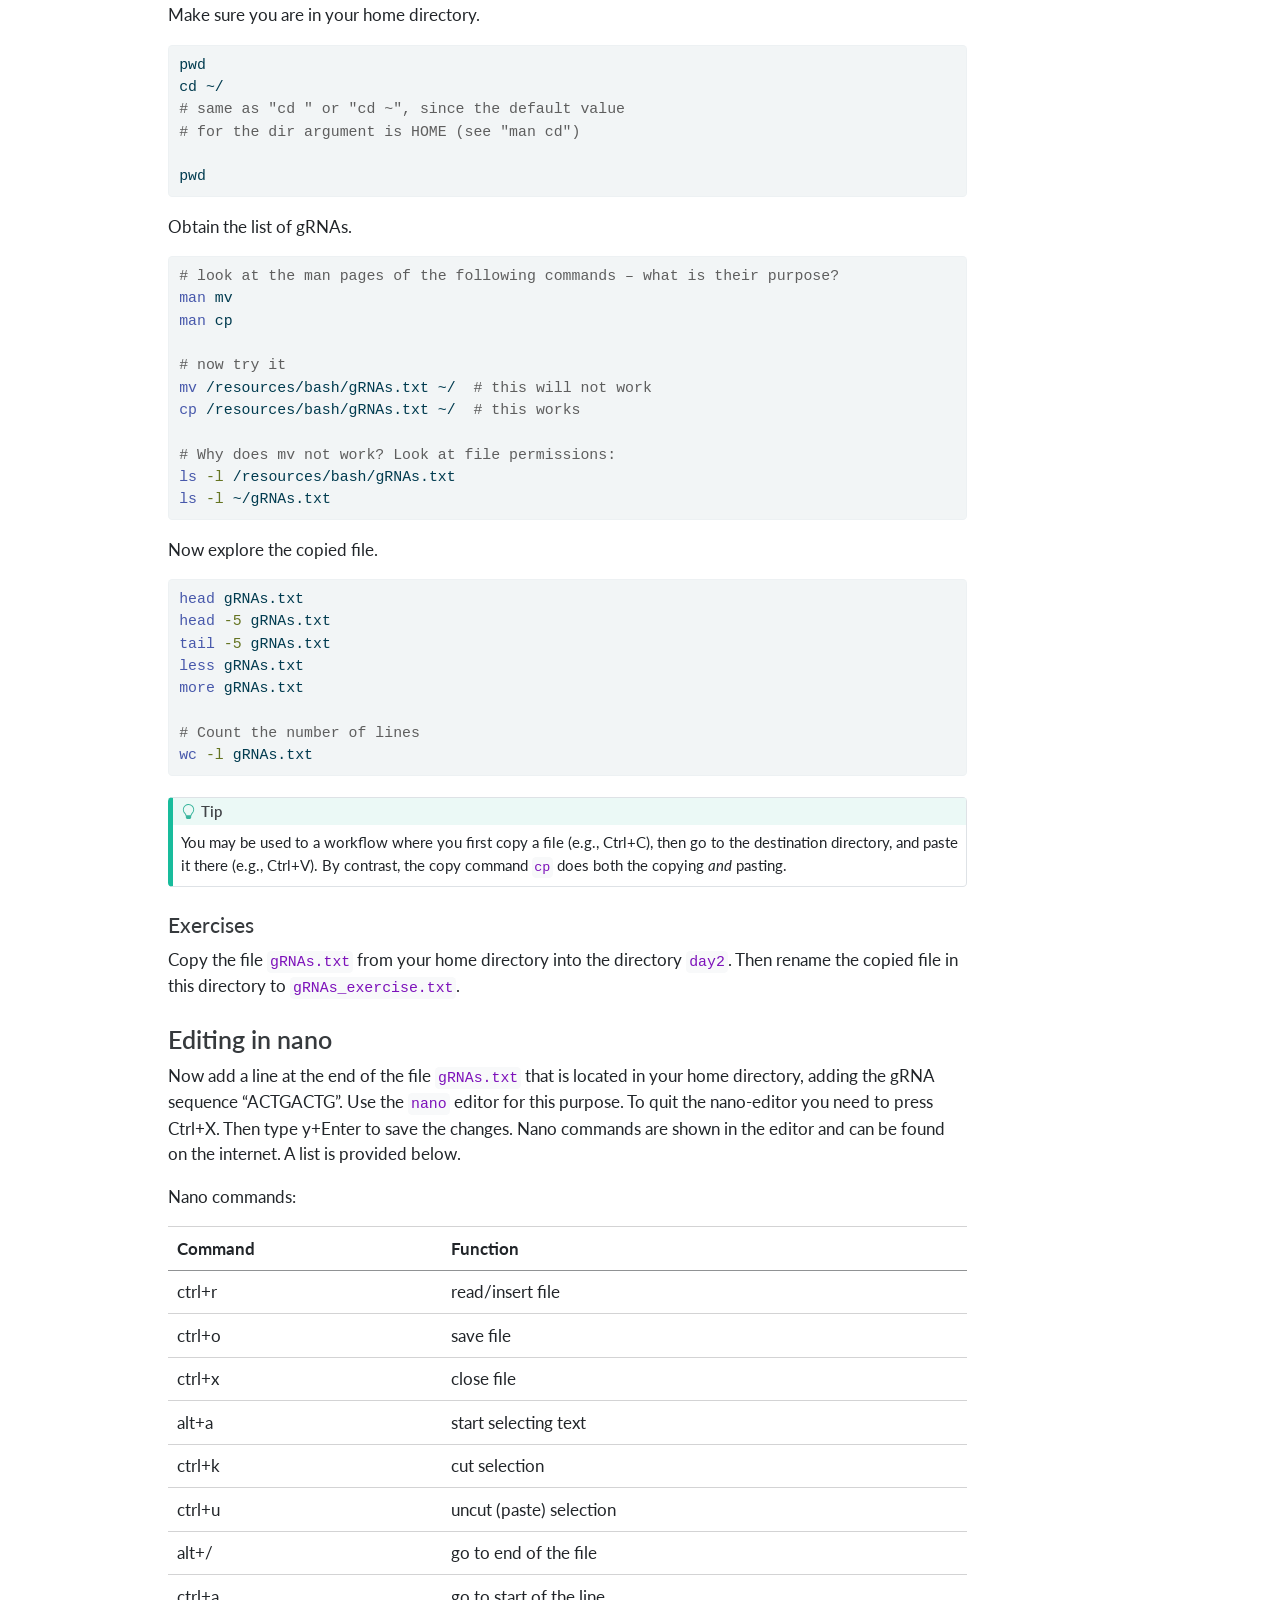
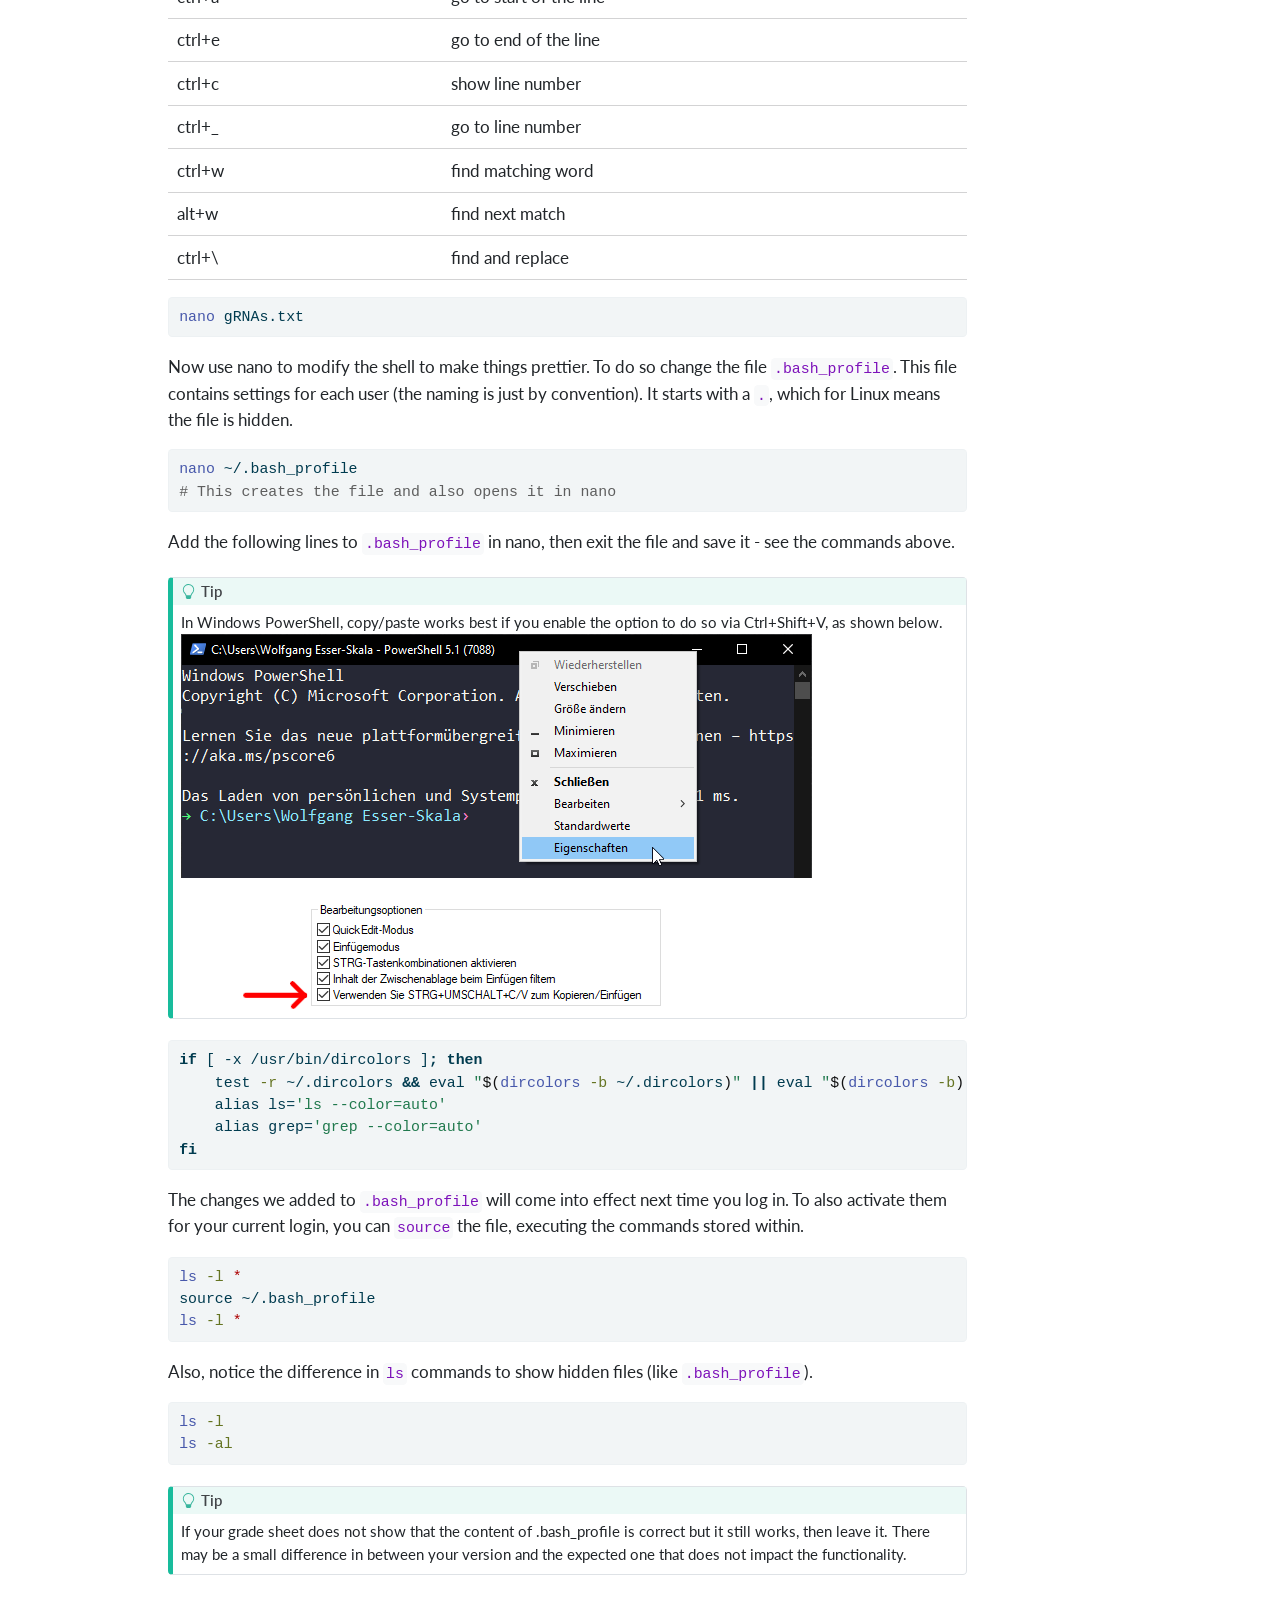
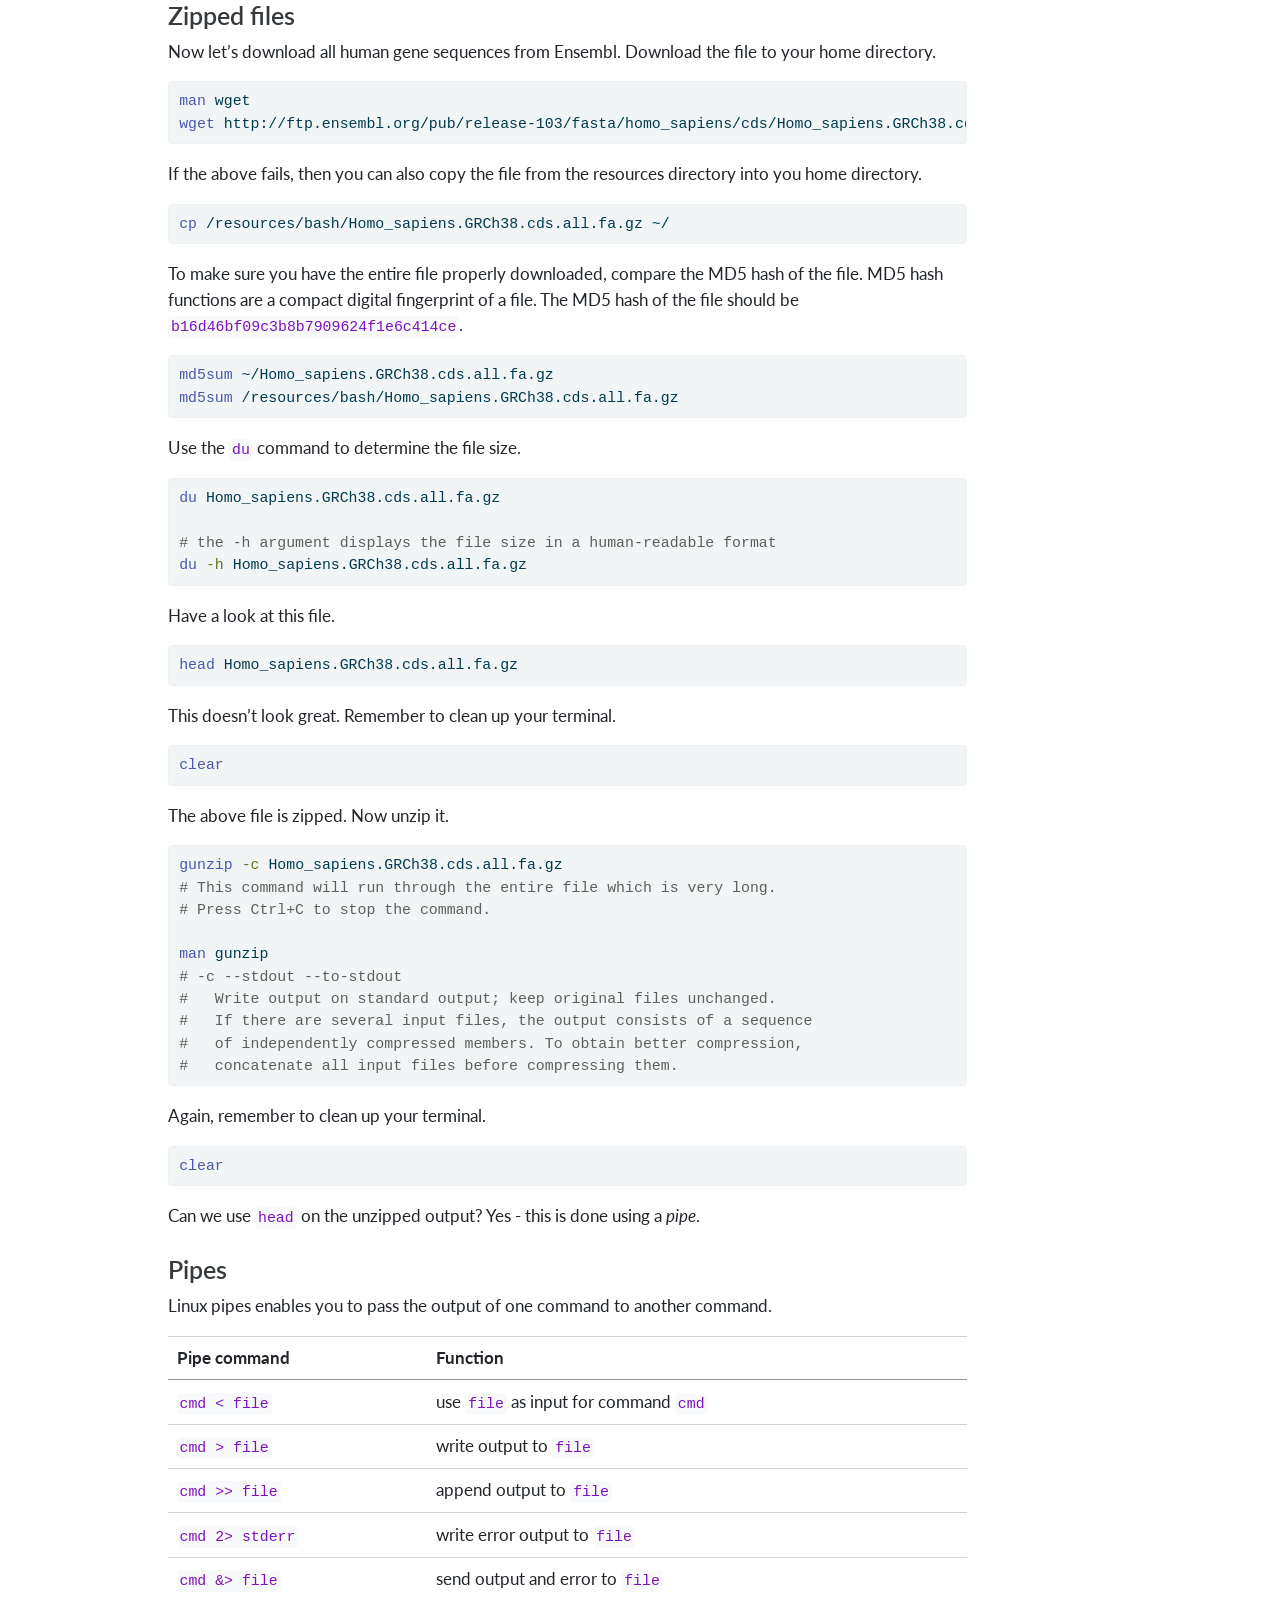
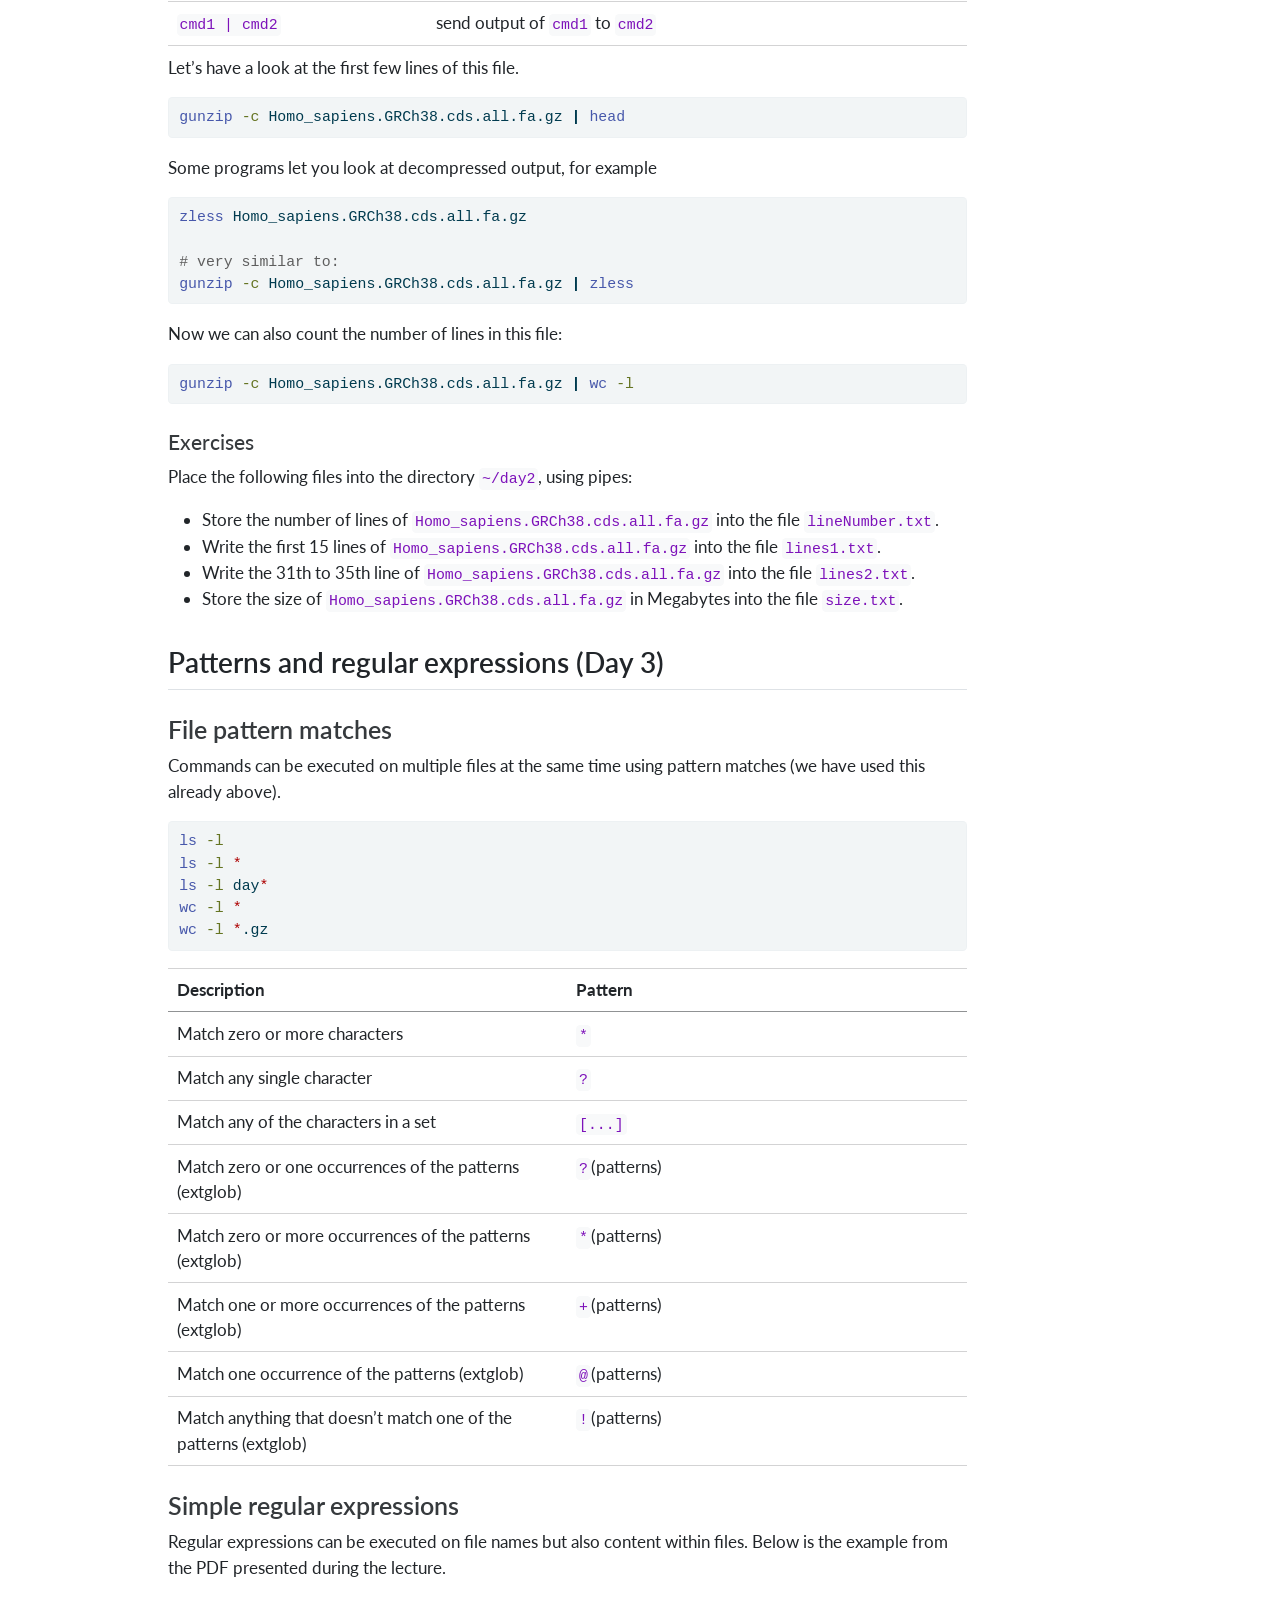
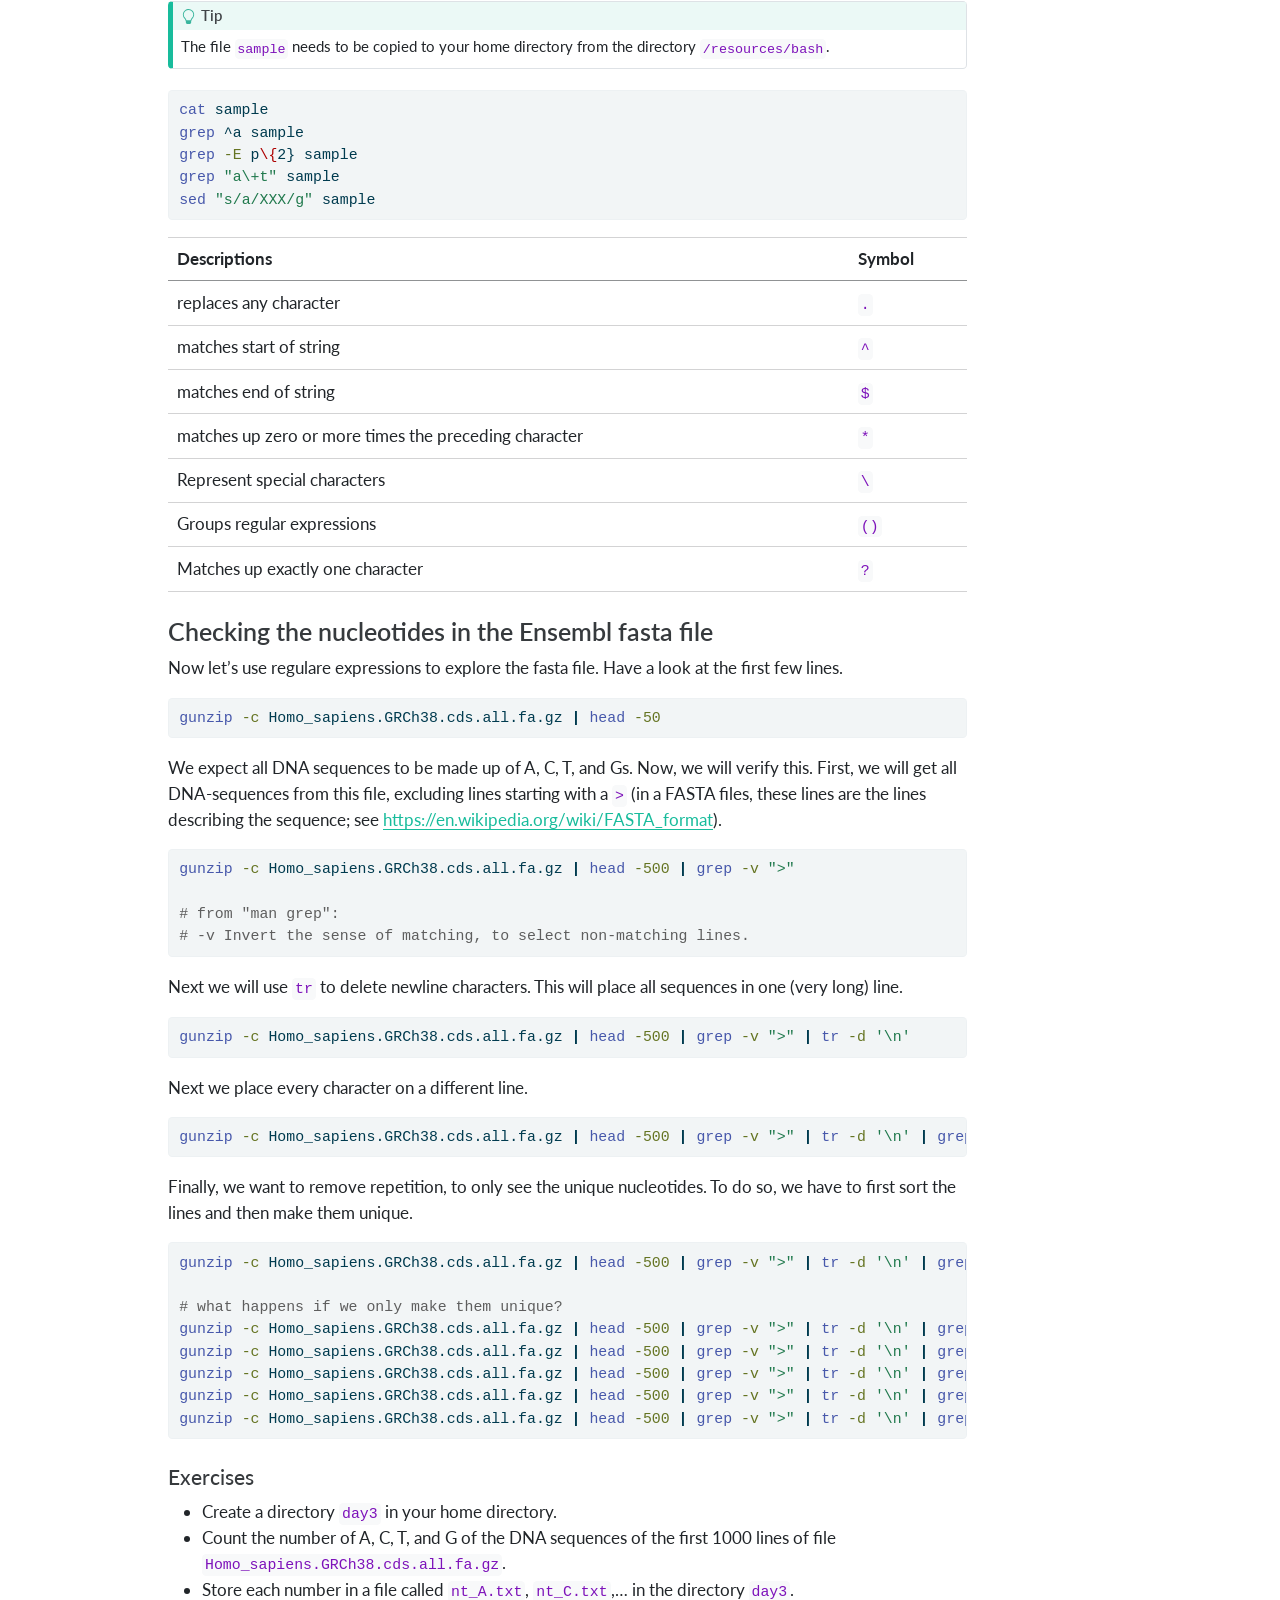
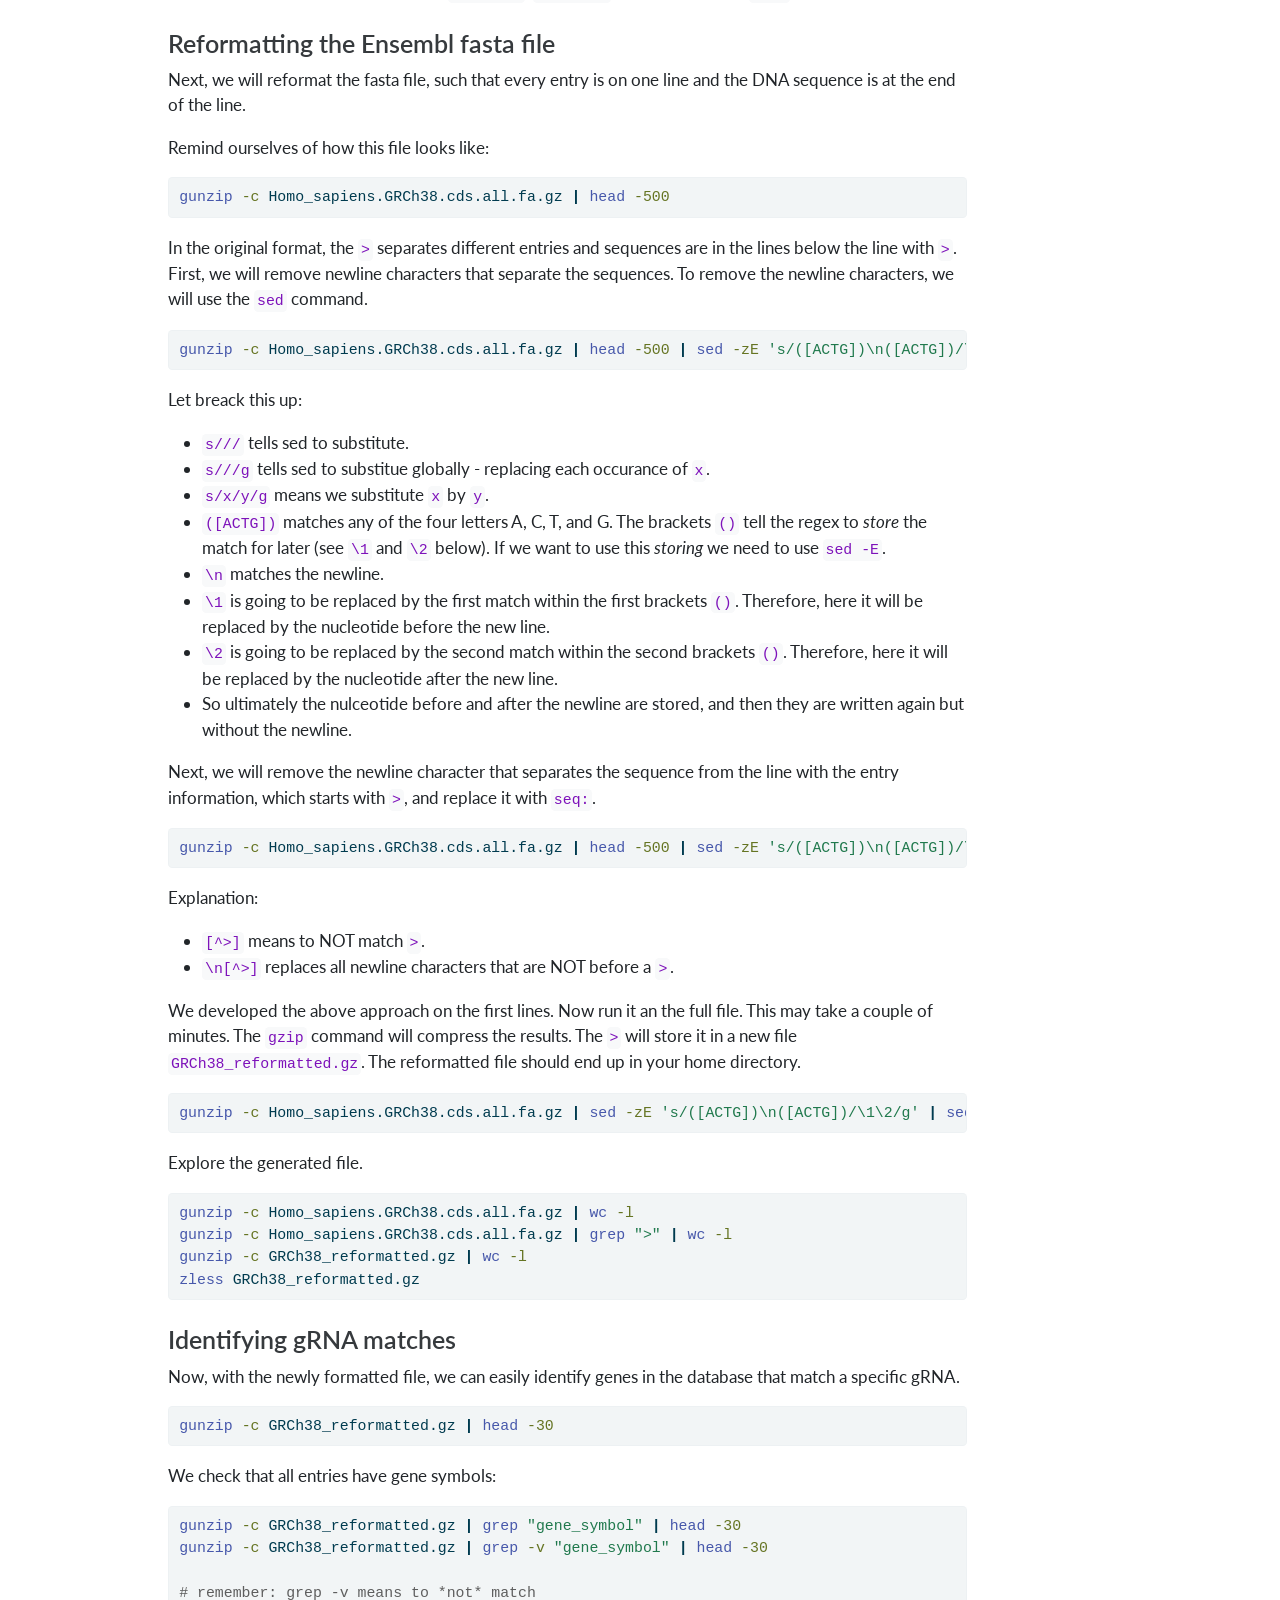
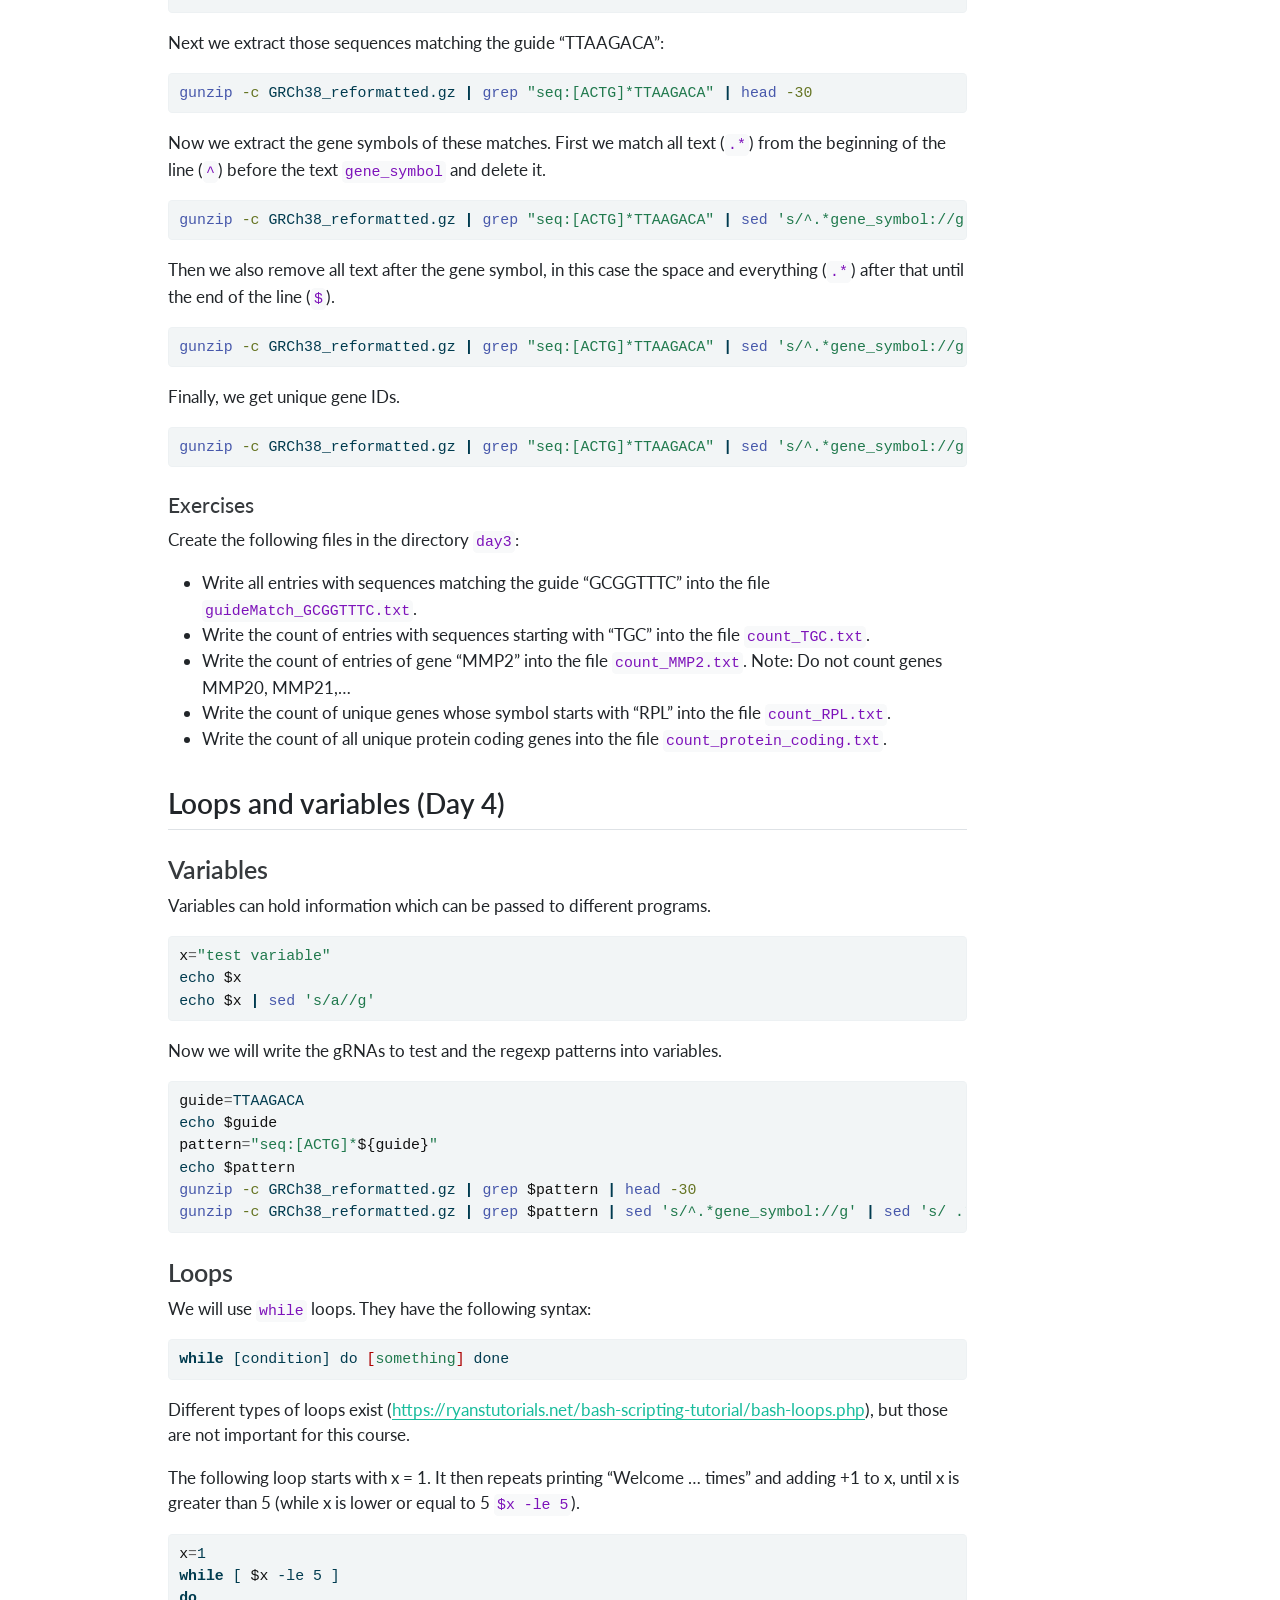
==== commit fb82044e: "Built site for gh-pages" ====
--- a/bash.html
+++ b/bash.html
@@ -2,12 +2,12 @@
 <html xmlns="http://www.w3.org/1999/xhtml" lang="en" xml:lang="en"><head>
 
 <meta charset="utf-8">
-<meta name="generator" content="quarto-1.5.57">
+<meta name="generator" content="quarto-1.6.42">
 
 <meta name="viewport" content="width=device-width, initial-scale=1.0, user-scalable=yes">
 
 
-<title>Bash – Bioinformatics Practicals I</title>
+<title>Bash exercises – Bioinformatics Practicals I</title>
 <style>
 code{white-space: pre-wrap;}
 span.smallcaps{font-variant: small-caps;}
@@ -69,12 +69,12 @@
 <script src="site_libs/quarto-html/tippy.umd.min.js"></script>
 <script src="site_libs/quarto-html/anchor.min.js"></script>
 <link href="site_libs/quarto-html/tippy.css" rel="stylesheet">
-<link href="site_libs/quarto-html/quarto-syntax-highlighting.css" rel="stylesheet" class="quarto-color-scheme" id="quarto-text-highlighting-styles">
-<link href="site_libs/quarto-html/quarto-syntax-highlighting-dark.css" rel="prefetch" class="quarto-color-scheme quarto-color-alternate" id="quarto-text-highlighting-styles">
+<link href="site_libs/quarto-html/quarto-syntax-highlighting-2f5df379a58b258e96c21c0638c20c03.css" rel="stylesheet" class="quarto-color-scheme" id="quarto-text-highlighting-styles">
+<link href="site_libs/quarto-html/quarto-syntax-highlighting-dark-b53751a350365c71b6c909e95f209ed1.css" rel="prefetch" class="quarto-color-scheme quarto-color-alternate" id="quarto-text-highlighting-styles">
 <script src="site_libs/bootstrap/bootstrap.min.js"></script>
 <link href="site_libs/bootstrap/bootstrap-icons.css" rel="stylesheet">
-<link href="site_libs/bootstrap/bootstrap.min.css" rel="stylesheet" class="quarto-color-scheme" id="quarto-bootstrap" data-mode="light">
-<link href="site_libs/bootstrap/bootstrap-dark.min.css" rel="prefetch" class="quarto-color-scheme quarto-color-alternate" id="quarto-bootstrap" data-mode="dark">
+<link href="site_libs/bootstrap/bootstrap-d75320580429fd03ccc14abf5aea7e44.min.css" rel="stylesheet" append-hash="true" class="quarto-color-scheme" id="quarto-bootstrap" data-mode="light">
+<link href="site_libs/bootstrap/bootstrap-dark-03cff2e87a80ce85282700c0d3d2a4d3.min.css" rel="prefetch" append-hash="true" class="quarto-color-scheme quarto-color-alternate" id="quarto-bootstrap" data-mode="dark">
 <script id="quarto-search-options" type="application/json">{
   "location": "navbar",
   "copy-button": false,
@@ -126,7 +126,11 @@
             <ul class="navbar-nav navbar-nav-scroll me-auto">
   <li class="nav-item">
     <a class="nav-link active" href="./bash.html" aria-current="page"> 
-<span class="menu-text">Bash</span></a>
+<span class="menu-text">Bash exercises</span></a>
+  </li>  
+  <li class="nav-item">
+    <a class="nav-link" href="./bash_reference.html"> 
+<span class="menu-text">Bash reference</span></a>
   </li>  
   <li class="nav-item">
     <a class="nav-link" href="./python1.html"> 
@@ -165,6 +169,7 @@
   <li><a href="#files-and-file-systems-day-2" id="toc-files-and-file-systems-day-2" class="nav-link" data-scroll-target="#files-and-file-systems-day-2">Files and file systems (Day 2)</a>
   <ul class="collapse">
   <li><a href="#navigate-the-file-system" id="toc-navigate-the-file-system" class="nav-link" data-scroll-target="#navigate-the-file-system">Navigate the file system</a></li>
+  <li><a href="#permissions" id="toc-permissions" class="nav-link" data-scroll-target="#permissions">Permissions</a></li>
   <li><a href="#getting-files" id="toc-getting-files" class="nav-link" data-scroll-target="#getting-files">Getting files</a></li>
   <li><a href="#editing-in-nano" id="toc-editing-in-nano" class="nav-link" data-scroll-target="#editing-in-nano">Editing in nano</a></li>
   <li><a href="#zipped-files" id="toc-zipped-files" class="nav-link" data-scroll-target="#zipped-files">Zipped files</a></li>
@@ -185,7 +190,6 @@
   <li><a href="#comparing-files" id="toc-comparing-files" class="nav-link" data-scroll-target="#comparing-files">Comparing files</a></li>
   </ul></li>
   <li><a href="#special-symbols" id="toc-special-symbols" class="nav-link" data-scroll-target="#special-symbols">Special symbols</a></li>
-  <li><a href="#commands" id="toc-commands" class="nav-link" data-scroll-target="#commands">Commands</a></li>
   <li><a href="#useful-links" id="toc-useful-links" class="nav-link" data-scroll-target="#useful-links">Useful links</a></li>
   </ul>
 </nav>
@@ -195,7 +199,7 @@
 
 <header id="title-block-header" class="quarto-title-block default">
 <div class="quarto-title">
-<h1 class="title">Bash</h1>
+<h1 class="title">Bash exercises</h1>
 </div>
 
 
@@ -332,6 +336,9 @@
 <div class="sourceCode" id="cb18"><pre class="sourceCode bash code-with-copy"><code class="sourceCode bash"><span id="cb18-1"><a href="#cb18-1" aria-hidden="true" tabindex="-1"></a><span class="bu">pwd</span></span>
 <span id="cb18-2"><a href="#cb18-2" aria-hidden="true" tabindex="-1"></a><span class="fu">mkdir</span> <span class="at">-p</span> day2/documents/texts</span>
 <span id="cb18-3"><a href="#cb18-3" aria-hidden="true" tabindex="-1"></a><span class="bu">pwd</span></span></code><button title="Copy to Clipboard" class="code-copy-button"><i class="bi"></i></button></pre></div>
+</section>
+<section id="permissions" class="level3">
+<h3 class="anchored" data-anchor-id="permissions">Permissions</h3>
 <p>Change permissions in a file created in the above directory. We will use the <code>chmod</code> command (<a href="https://en.wikipedia.org/wiki/Chmod" class="uri">https://en.wikipedia.org/wiki/Chmod</a>). This command uses three digits between 0 and 7 to set the permissions of (i) the user, (ii) the group, and (iii) everyone else. The digit defines the permission, as explained in the following table.</p>
 <table class="caption-top table">
 <thead>
@@ -1062,7 +1069,7 @@
 <h4 class="anchored" data-anchor-id="exercise-1">Exercise</h4>
 <p>Now we will compare each pair of guides to test the overlap of genes. Place the result in the directory <code>day4</code>:</p>
 <ul>
-<li>Use one loop (iterating through all guides) within a second loop (also iterating through all guides) to compare the overlap between all pairs of guides.</li>
+<li>Use one loop (that iterates through all guides) within a second loop (that also iterates through all guides) to compare the overlap between all pairs of guides (thus, for simplicity, we will compare all pairs of guides also the overlap of each guide with itself).</li>
 <li>Use the <code>comm</code> command as shown above to extract the overlap, counting the number of genes, and writing the result into a file named <code>overlap_${guide1}_${guide2}.txt</code>.</li>
 <li>“Manually” check results (no points):
 <ul>
@@ -1083,159 +1090,6 @@
 <li>The <code>~</code> is called a <code>tilde</code></li>
 <li>The <code>*</code> is called an <code>asterisk</code></li>
 </ul>
-</section>
-<section id="commands" class="level2">
-<h2 class="anchored" data-anchor-id="commands">Commands</h2>
-<table class="caption-top table">
-<thead>
-<tr class="header">
-<th>Command</th>
-<th>function</th>
-</tr>
-</thead>
-<tbody>
-<tr class="odd">
-<td><strong>basics</strong></td>
-<td></td>
-</tr>
-<tr class="even">
-<td>ssh</td>
-<td>connect to server</td>
-</tr>
-<tr class="odd">
-<td>man</td>
-<td>show manual of a command</td>
-</tr>
-<tr class="even">
-<td></td>
-<td></td>
-</tr>
-<tr class="odd">
-<td><strong>directories</strong></td>
-<td></td>
-</tr>
-<tr class="even">
-<td>mkdir</td>
-<td>create directory</td>
-</tr>
-<tr class="odd">
-<td>cd</td>
-<td>change directory</td>
-</tr>
-<tr class="even">
-<td>pwd</td>
-<td>show current path</td>
-</tr>
-<tr class="odd">
-<td>ls</td>
-<td>list files in path</td>
-</tr>
-<tr class="even">
-<td></td>
-<td></td>
-</tr>
-<tr class="odd">
-<td><strong>files</strong></td>
-<td></td>
-</tr>
-<tr class="even">
-<td>cp</td>
-<td>copy file</td>
-</tr>
-<tr class="odd">
-<td>mv</td>
-<td>move file</td>
-</tr>
-<tr class="even">
-<td>wc -l</td>
-<td>count lines in file</td>
-</tr>
-<tr class="odd">
-<td>touch</td>
-<td>create empty file</td>
-</tr>
-<tr class="even">
-<td>chmod</td>
-<td>change permissions of file</td>
-</tr>
-<tr class="odd">
-<td></td>
-<td></td>
-</tr>
-<tr class="even">
-<td><strong>file content</strong></td>
-<td></td>
-</tr>
-<tr class="odd">
-<td>head</td>
-<td>look at the first lines of a file</td>
-</tr>
-<tr class="even">
-<td>tail</td>
-<td>look at the last lines of a file</td>
-</tr>
-<tr class="odd">
-<td>less</td>
-<td>scroll through a file</td>
-</tr>
-<tr class="even">
-<td>cat</td>
-<td>print entire file</td>
-</tr>
-<tr class="odd">
-<td></td>
-<td></td>
-</tr>
-<tr class="even">
-<td><strong>zip</strong></td>
-<td></td>
-</tr>
-<tr class="odd">
-<td>gunzip</td>
-<td>unzip a file</td>
-</tr>
-<tr class="even">
-<td>gzip</td>
-<td>zip a file</td>
-</tr>
-<tr class="odd">
-<td>zless</td>
-<td>scroll through a zipped file</td>
-</tr>
-<tr class="even">
-<td></td>
-<td></td>
-</tr>
-<tr class="odd">
-<td><strong>regexp</strong></td>
-<td></td>
-</tr>
-<tr class="even">
-<td>grep</td>
-<td>extract regular expressions</td>
-</tr>
-<tr class="odd">
-<td>sed</td>
-<td>replace text</td>
-</tr>
-<tr class="even">
-<td></td>
-<td></td>
-</tr>
-<tr class="odd">
-<td><strong>sort</strong></td>
-<td></td>
-</tr>
-<tr class="even">
-<td>sort</td>
-<td>sort the lines in a file alphabetically</td>
-</tr>
-<tr class="odd">
-<td>uniq</td>
-<td>remove duplicated lines</td>
-</tr>
-</tbody>
-</table>
 </section>
 <section id="useful-links" class="level2">
 <h2 class="anchored" data-anchor-id="useful-links">Useful links</h2>
@@ -1486,8 +1340,6 @@
   });
   clipboard.on('success', onCopySuccess);
   if (window.document.getElementById('quarto-embedded-source-code-modal')) {
-    // For code content inside modals, clipBoardJS needs to be initialized with a container option
-    // TODO: Check when it could be a function (https://github.com/zenorocha/clipboard.js/issues/860)
     const clipboardModal = new window.ClipboardJS('.code-copy-button[data-in-quarto-modal]', {
       text: getTextToCopy,
       container: window.document.getElementById('quarto-embedded-source-code-modal')
@@ -1598,7 +1450,6 @@
       if (window.Quarto?.typesetMath) {
         window.Quarto.typesetMath(note);
       }
-      // TODO in 1.5, we should make sure this works without a callout special case
       if (note.classList.contains("callout")) {
         return note.outerHTML;
       } else {
--- a/site_libs/quarto-html/quarto-syntax-highlighting-2f5df379a58b258e96c21c0638c20c03.css
+++ b/site_libs/quarto-html/quarto-syntax-highlighting-2f5df379a58b258e96c21c0638c20c03.css
@@ -0,0 +1,205 @@
+/* quarto syntax highlight colors */
+:root {
+  --quarto-hl-ot-color: #003B4F;
+  --quarto-hl-at-color: #657422;
+  --quarto-hl-ss-color: #20794D;
+  --quarto-hl-an-color: #5E5E5E;
+  --quarto-hl-fu-color: #4758AB;
+  --quarto-hl-st-color: #20794D;
+  --quarto-hl-cf-color: #003B4F;
+  --quarto-hl-op-color: #5E5E5E;
+  --quarto-hl-er-color: #AD0000;
+  --quarto-hl-bn-color: #AD0000;
+  --quarto-hl-al-color: #AD0000;
+  --quarto-hl-va-color: #111111;
+  --quarto-hl-bu-color: inherit;
+  --quarto-hl-ex-color: inherit;
+  --quarto-hl-pp-color: #AD0000;
+  --quarto-hl-in-color: #5E5E5E;
+  --quarto-hl-vs-color: #20794D;
+  --quarto-hl-wa-color: #5E5E5E;
+  --quarto-hl-do-color: #5E5E5E;
+  --quarto-hl-im-color: #00769E;
+  --quarto-hl-ch-color: #20794D;
+  --quarto-hl-dt-color: #AD0000;
+  --quarto-hl-fl-color: #AD0000;
+  --quarto-hl-co-color: #5E5E5E;
+  --quarto-hl-cv-color: #5E5E5E;
+  --quarto-hl-cn-color: #8f5902;
+  --quarto-hl-sc-color: #5E5E5E;
+  --quarto-hl-dv-color: #AD0000;
+  --quarto-hl-kw-color: #003B4F;
+}
+
+/* other quarto variables */
+:root {
+  --quarto-font-monospace: SFMono-Regular, Menlo, Monaco, Consolas, "Liberation Mono", "Courier New", monospace;
+}
+
+pre > code.sourceCode > span {
+  color: #003B4F;
+}
+
+code span {
+  color: #003B4F;
+}
+
+code.sourceCode > span {
+  color: #003B4F;
+}
+
+div.sourceCode,
+div.sourceCode pre.sourceCode {
+  color: #003B4F;
+}
+
+code span.ot {
+  color: #003B4F;
+  font-style: inherit;
+}
+
+code span.at {
+  color: #657422;
+  font-style: inherit;
+}
+
+code span.ss {
+  color: #20794D;
+  font-style: inherit;
+}
+
+code span.an {
+  color: #5E5E5E;
+  font-style: inherit;
+}
+
+code span.fu {
+  color: #4758AB;
+  font-style: inherit;
+}
+
+code span.st {
+  color: #20794D;
+  font-style: inherit;
+}
+
+code span.cf {
+  color: #003B4F;
+  font-weight: bold;
+  font-style: inherit;
+}
+
+code span.op {
+  color: #5E5E5E;
+  font-style: inherit;
+}
+
+code span.er {
+  color: #AD0000;
+  font-style: inherit;
+}
+
+code span.bn {
+  color: #AD0000;
+  font-style: inherit;
+}
+
+code span.al {
+  color: #AD0000;
+  font-style: inherit;
+}
+
+code span.va {
+  color: #111111;
+  font-style: inherit;
+}
+
+code span.bu {
+  font-style: inherit;
+}
+
+code span.ex {
+  font-style: inherit;
+}
+
+code span.pp {
+  color: #AD0000;
+  font-style: inherit;
+}
+
+code span.in {
+  color: #5E5E5E;
+  font-style: inherit;
+}
+
+code span.vs {
+  color: #20794D;
+  font-style: inherit;
+}
+
+code span.wa {
+  color: #5E5E5E;
+  font-style: italic;
+}
+
+code span.do {
+  color: #5E5E5E;
+  font-style: italic;
+}
+
+code span.im {
+  color: #00769E;
+  font-style: inherit;
+}
+
+code span.ch {
+  color: #20794D;
+  font-style: inherit;
+}
+
+code span.dt {
+  color: #AD0000;
+  font-style: inherit;
+}
+
+code span.fl {
+  color: #AD0000;
+  font-style: inherit;
+}
+
+code span.co {
+  color: #5E5E5E;
+  font-style: inherit;
+}
+
+code span.cv {
+  color: #5E5E5E;
+  font-style: italic;
+}
+
+code span.cn {
+  color: #8f5902;
+  font-style: inherit;
+}
+
+code span.sc {
+  color: #5E5E5E;
+  font-style: inherit;
+}
+
+code span.dv {
+  color: #AD0000;
+  font-style: inherit;
+}
+
+code span.kw {
+  color: #003B4F;
+  font-weight: bold;
+  font-style: inherit;
+}
+
+.prevent-inlining {
+  content: "</";
+}
+
+/*# sourceMappingURL=35eb38a806ee71ea6d2563be2308c832.css.map */
--- a/site_libs/quarto-html/quarto-syntax-highlighting-dark-b53751a350365c71b6c909e95f209ed1.css
+++ b/site_libs/quarto-html/quarto-syntax-highlighting-dark-b53751a350365c71b6c909e95f209ed1.css
@@ -0,0 +1,189 @@
+/* quarto syntax highlight colors */
+:root {
+  --quarto-hl-al-color: #f07178;
+  --quarto-hl-an-color: #d4d0ab;
+  --quarto-hl-at-color: #00e0e0;
+  --quarto-hl-bn-color: #d4d0ab;
+  --quarto-hl-bu-color: #abe338;
+  --quarto-hl-ch-color: #abe338;
+  --quarto-hl-co-color: #f8f8f2;
+  --quarto-hl-cv-color: #ffd700;
+  --quarto-hl-cn-color: #ffd700;
+  --quarto-hl-cf-color: #ffa07a;
+  --quarto-hl-dt-color: #ffa07a;
+  --quarto-hl-dv-color: #d4d0ab;
+  --quarto-hl-do-color: #f8f8f2;
+  --quarto-hl-er-color: #f07178;
+  --quarto-hl-ex-color: #00e0e0;
+  --quarto-hl-fl-color: #d4d0ab;
+  --quarto-hl-fu-color: #ffa07a;
+  --quarto-hl-im-color: #abe338;
+  --quarto-hl-in-color: #d4d0ab;
+  --quarto-hl-kw-color: #ffa07a;
+  --quarto-hl-op-color: #ffa07a;
+  --quarto-hl-ot-color: #00e0e0;
+  --quarto-hl-pp-color: #dcc6e0;
+  --quarto-hl-re-color: #00e0e0;
+  --quarto-hl-sc-color: #abe338;
+  --quarto-hl-ss-color: #abe338;
+  --quarto-hl-st-color: #abe338;
+  --quarto-hl-va-color: #00e0e0;
+  --quarto-hl-vs-color: #abe338;
+  --quarto-hl-wa-color: #dcc6e0;
+}
+
+/* other quarto variables */
+:root {
+  --quarto-font-monospace: SFMono-Regular, Menlo, Monaco, Consolas, "Liberation Mono", "Courier New", monospace;
+}
+
+code span.al {
+  background-color: #2a0f15;
+  font-weight: bold;
+  color: #f07178;
+}
+
+code span.an {
+  color: #d4d0ab;
+}
+
+code span.at {
+  color: #00e0e0;
+}
+
+code span.bn {
+  color: #d4d0ab;
+}
+
+code span.bu {
+  color: #abe338;
+}
+
+code span.ch {
+  color: #abe338;
+}
+
+code span.co {
+  font-style: italic;
+  color: #f8f8f2;
+}
+
+code span.cv {
+  color: #ffd700;
+}
+
+code span.cn {
+  color: #ffd700;
+}
+
+code span.cf {
+  font-weight: bold;
+  color: #ffa07a;
+}
+
+code span.dt {
+  color: #ffa07a;
+}
+
+code span.dv {
+  color: #d4d0ab;
+}
+
+code span.do {
+  color: #f8f8f2;
+}
+
+code span.er {
+  color: #f07178;
+  text-decoration: underline;
+}
+
+code span.ex {
+  font-weight: bold;
+  color: #00e0e0;
+}
+
+code span.fl {
+  color: #d4d0ab;
+}
+
+code span.fu {
+  color: #ffa07a;
+}
+
+code span.im {
+  color: #abe338;
+}
+
+code span.in {
+  color: #d4d0ab;
+}
+
+code span.kw {
+  font-weight: bold;
+  color: #ffa07a;
+}
+
+pre > code.sourceCode > span {
+  color: #f8f8f2;
+}
+
+code span {
+  color: #f8f8f2;
+}
+
+code.sourceCode > span {
+  color: #f8f8f2;
+}
+
+div.sourceCode,
+div.sourceCode pre.sourceCode {
+  color: #f8f8f2;
+}
+
+code span.op {
+  color: #ffa07a;
+}
+
+code span.ot {
+  color: #00e0e0;
+}
+
+code span.pp {
+  color: #dcc6e0;
+}
+
+code span.re {
+  background-color: #f8f8f2;
+  color: #00e0e0;
+}
+
+code span.sc {
+  color: #abe338;
+}
+
+code span.ss {
+  color: #abe338;
+}
+
+code span.st {
+  color: #abe338;
+}
+
+code span.va {
+  color: #00e0e0;
+}
+
+code span.vs {
+  color: #abe338;
+}
+
+code span.wa {
+  color: #dcc6e0;
+}
+
+.prevent-inlining {
+  content: "</";
+}
+
+/*# sourceMappingURL=ef095d06243fb944689b9469f3a5590a.css.map */
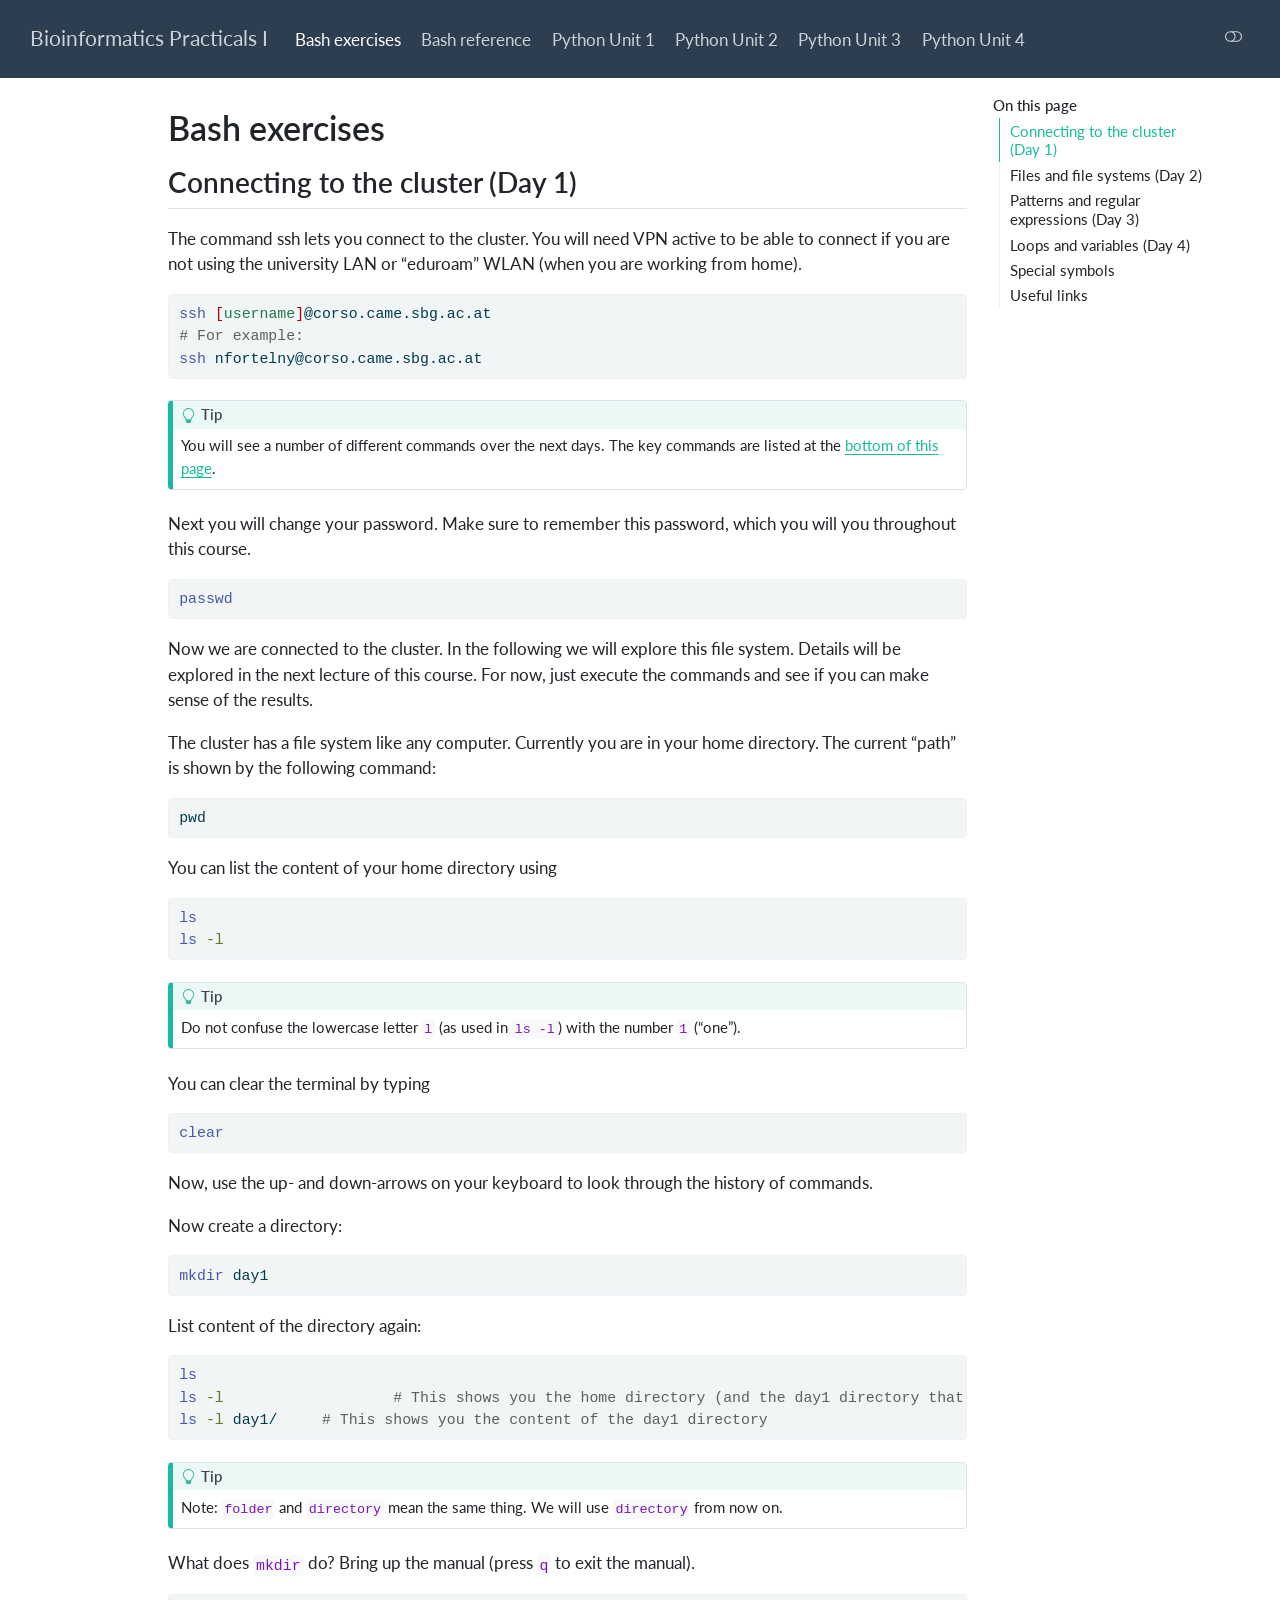
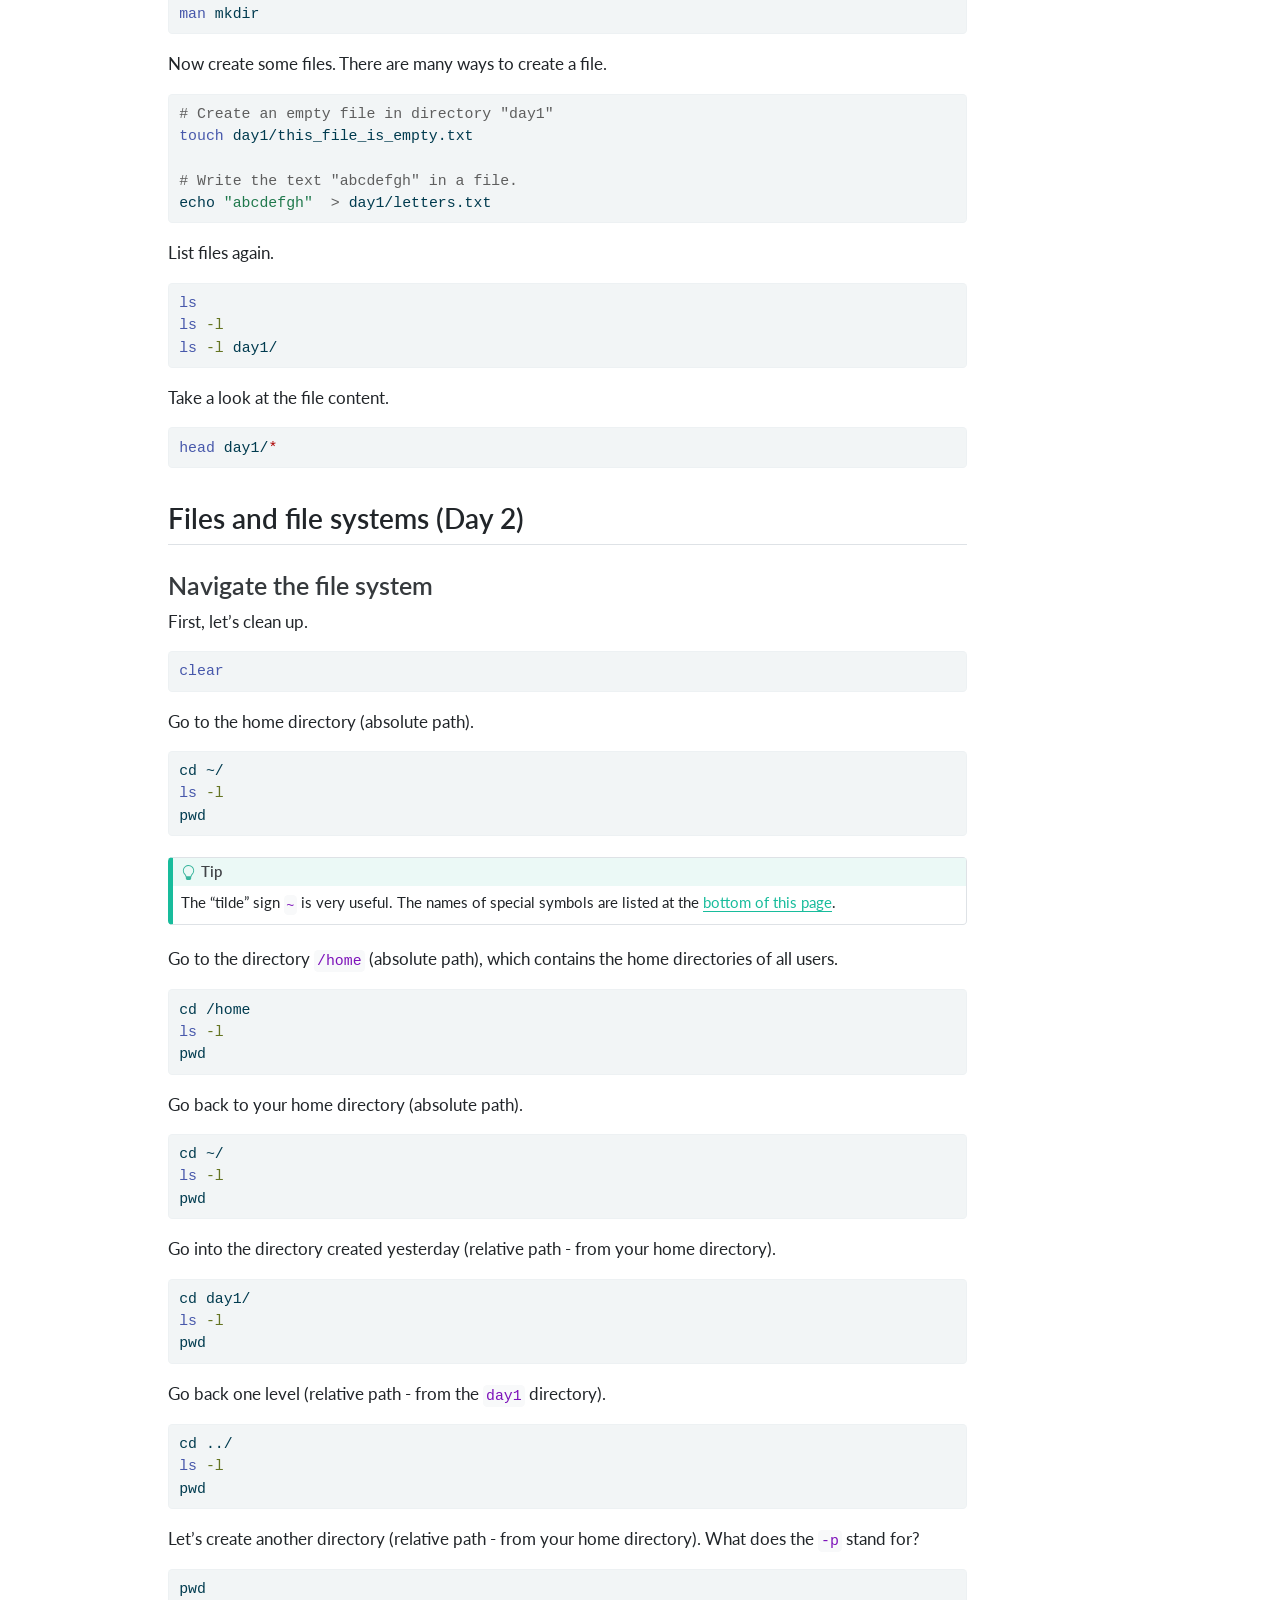
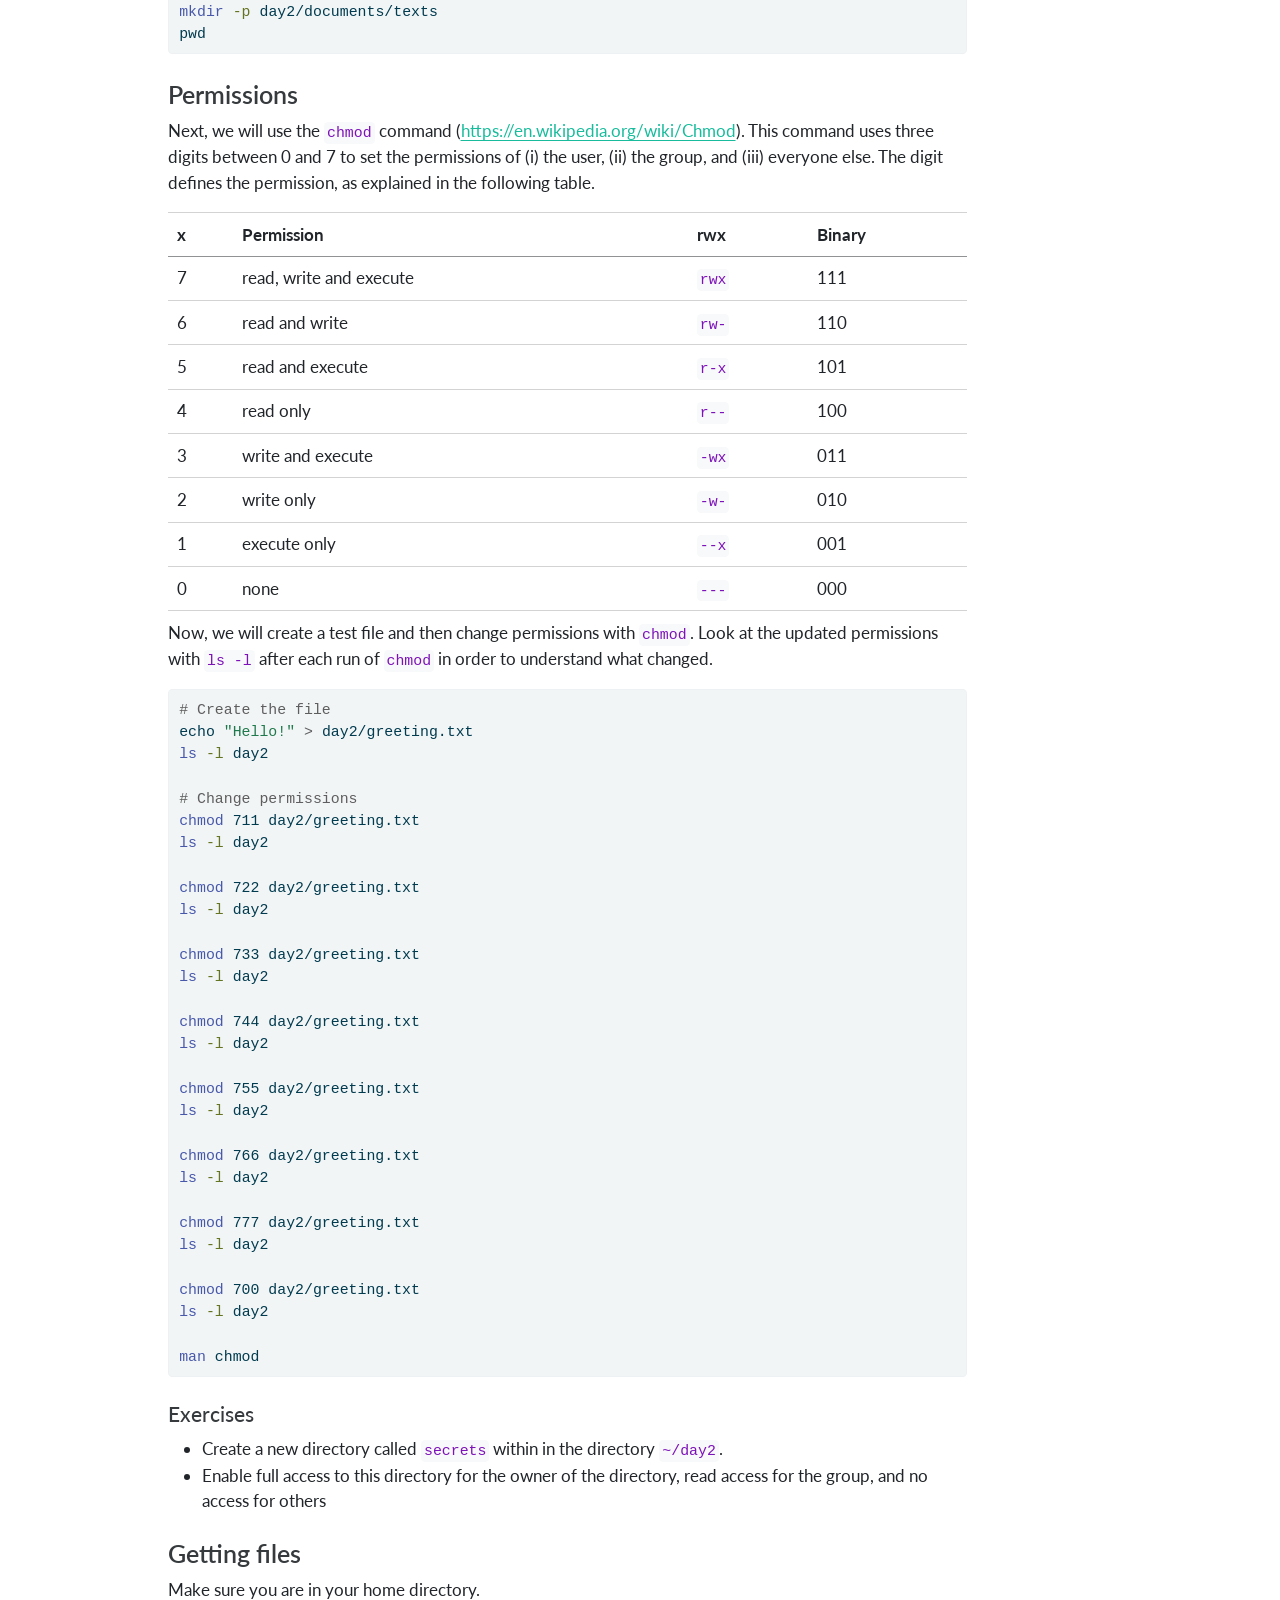
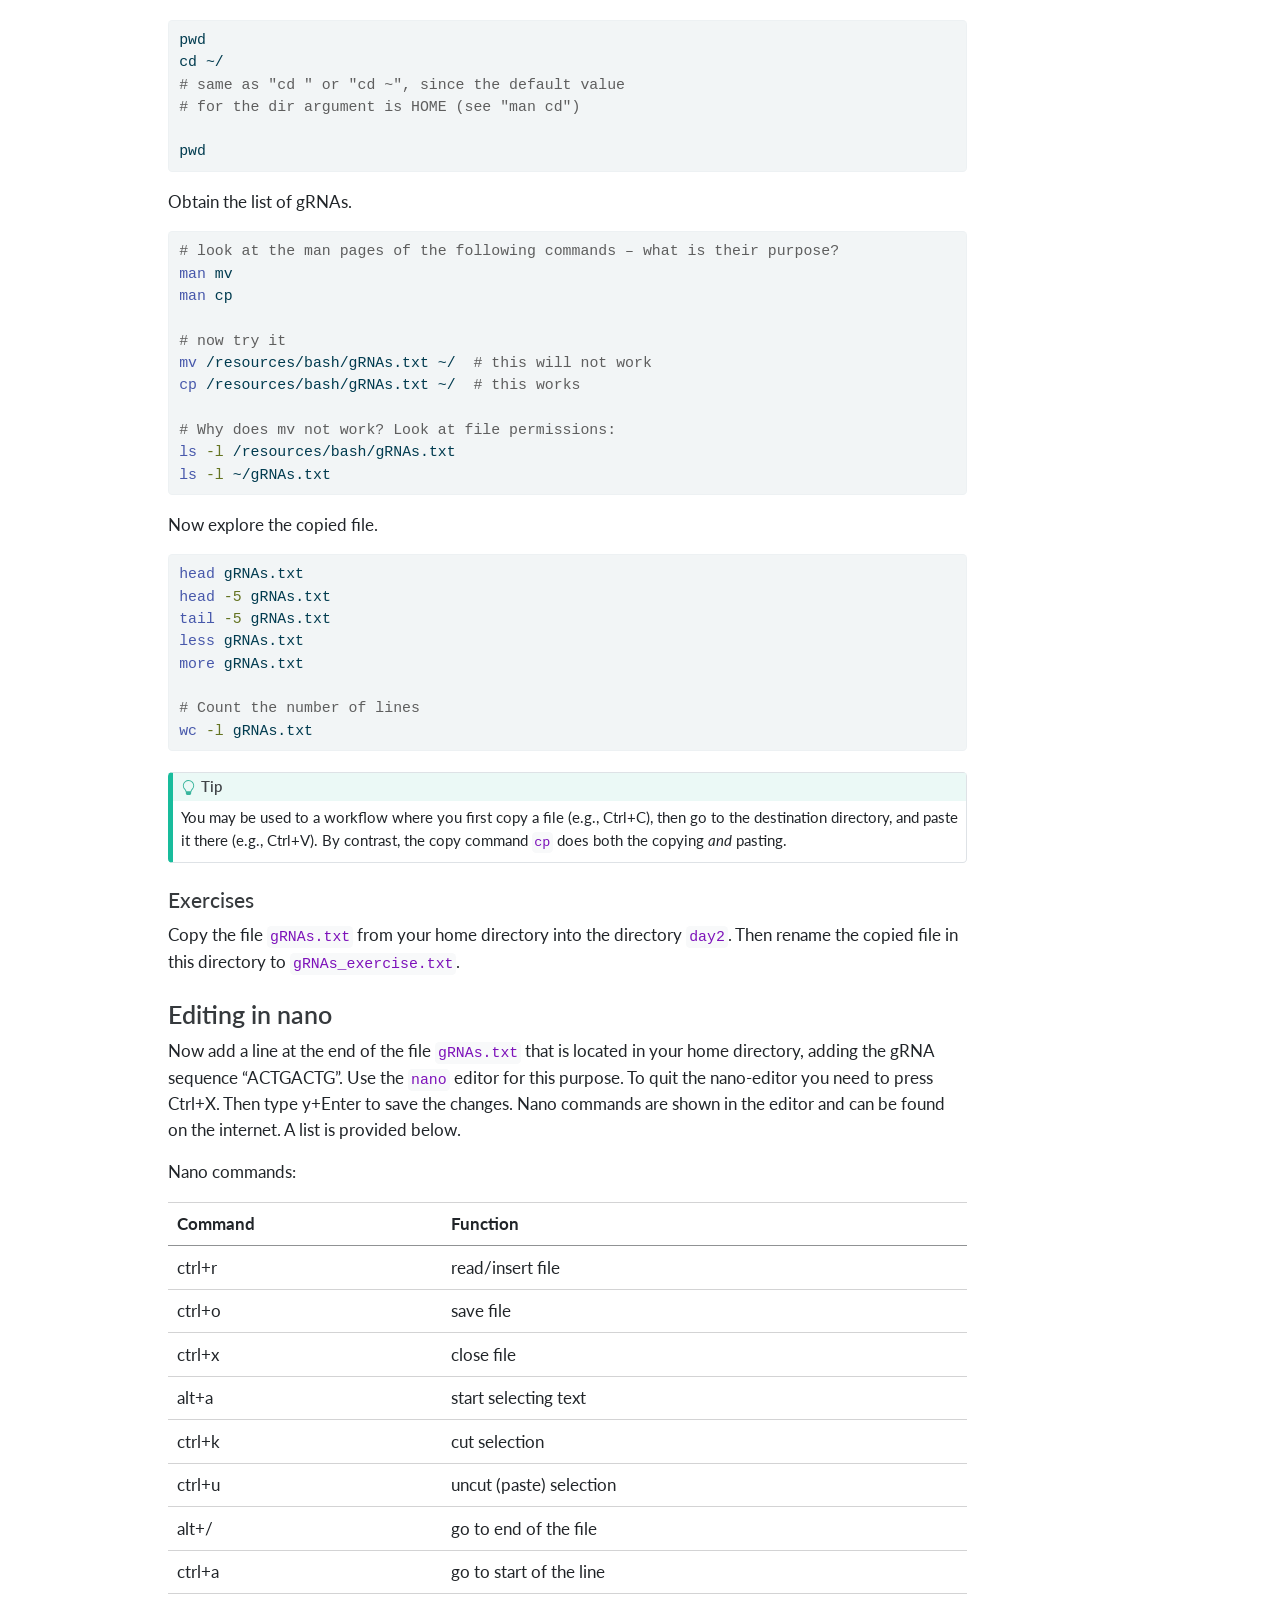
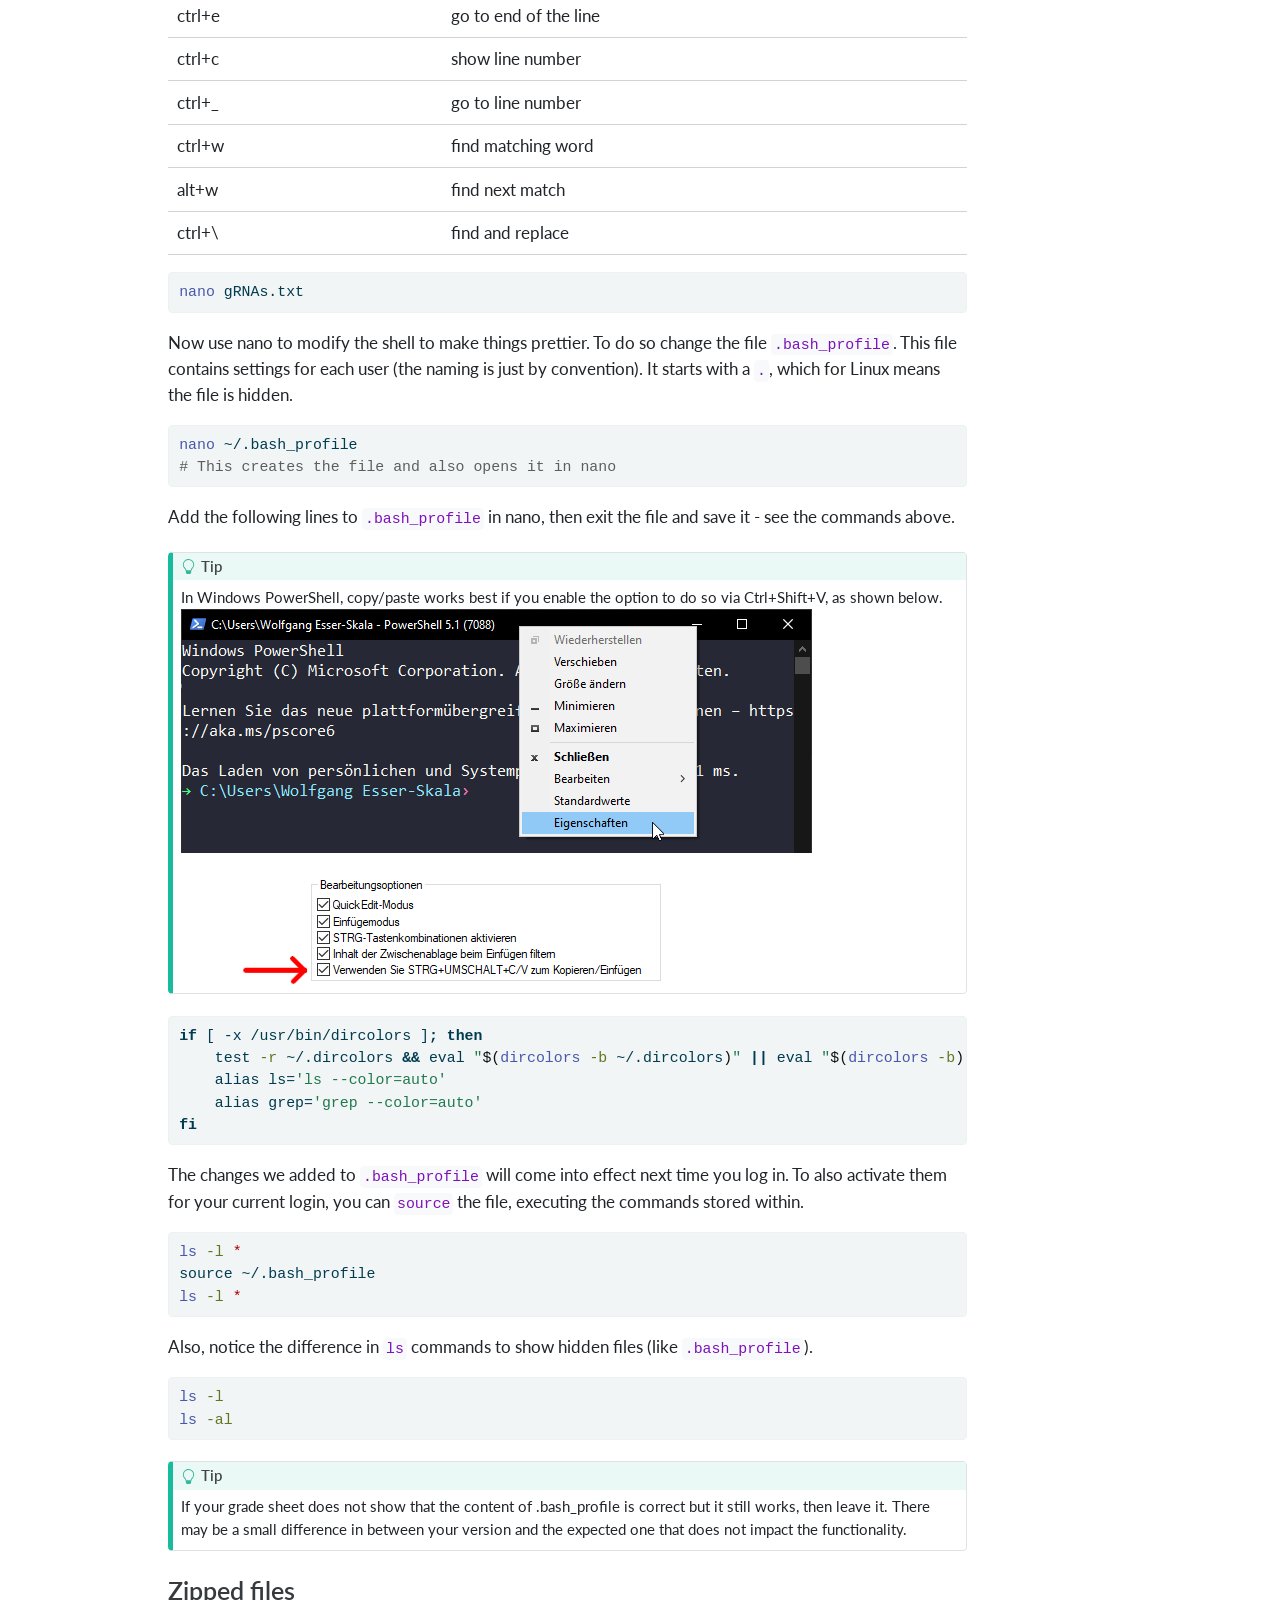
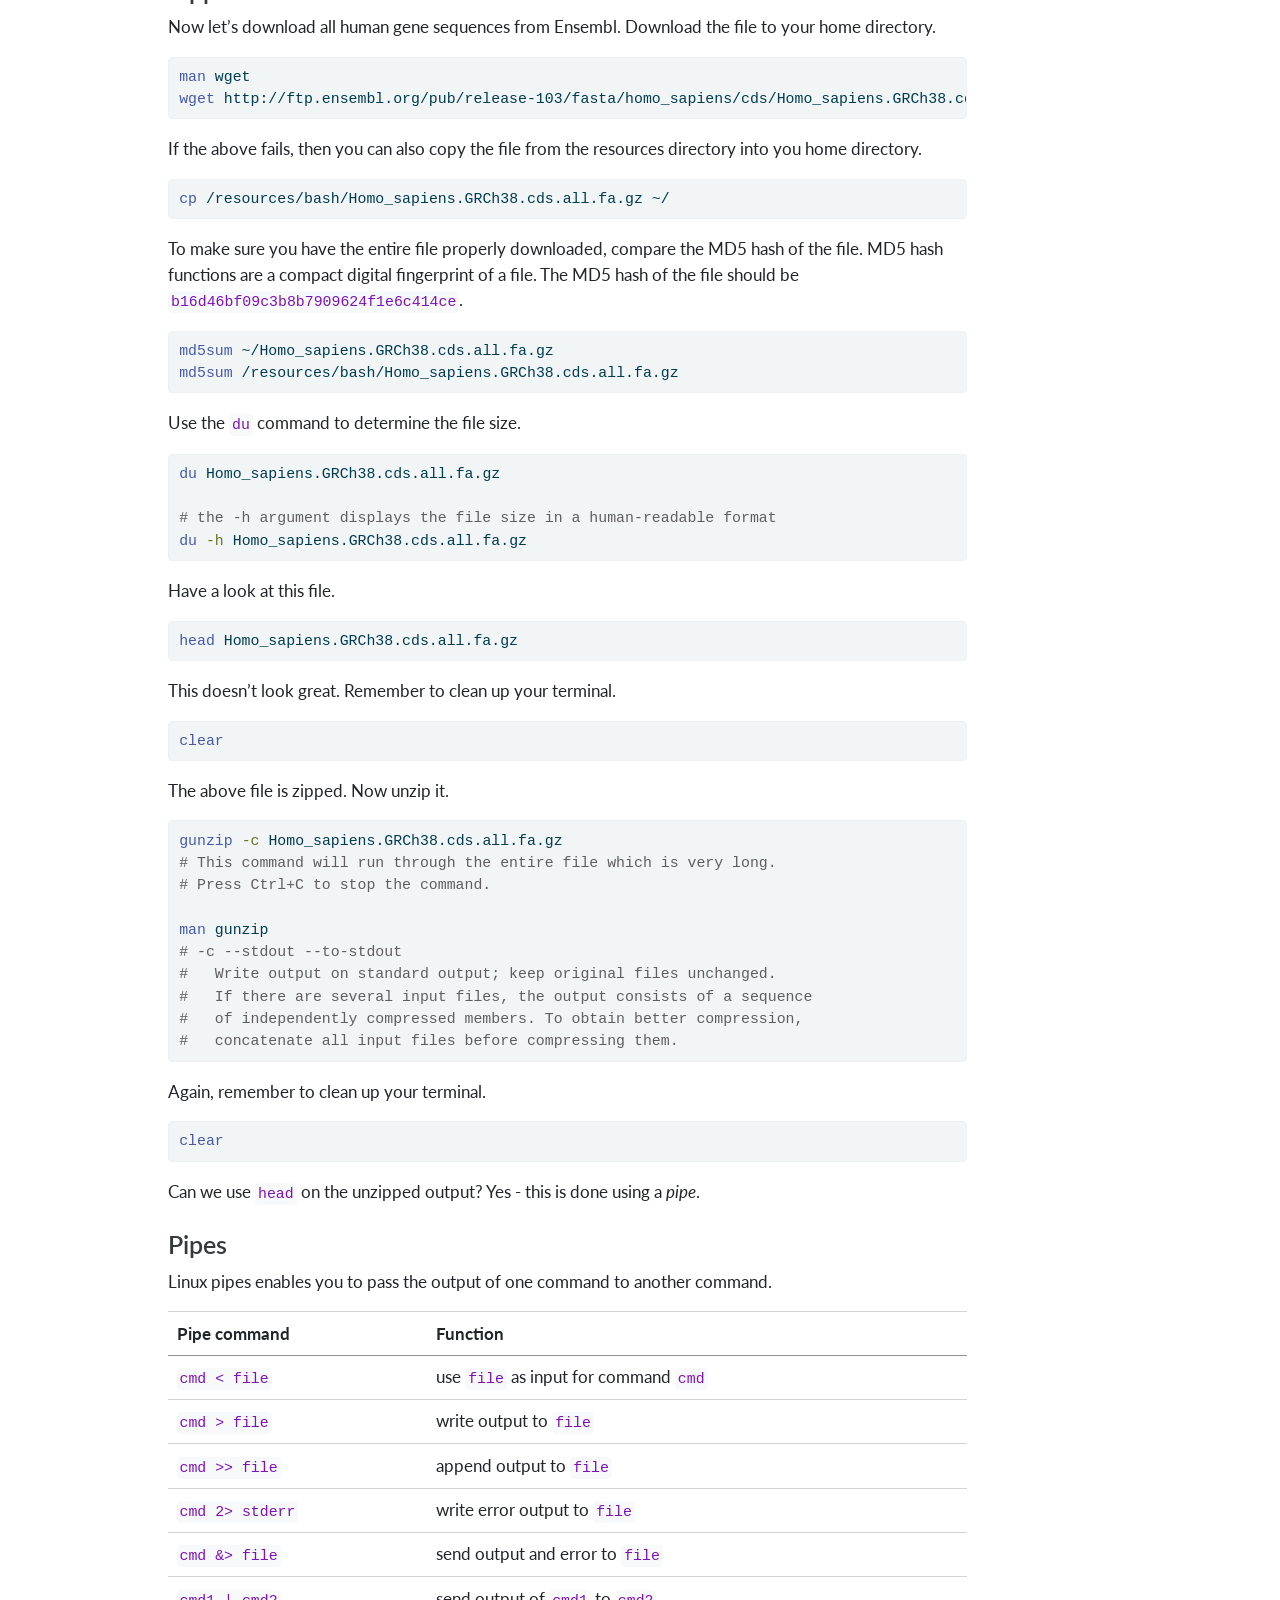
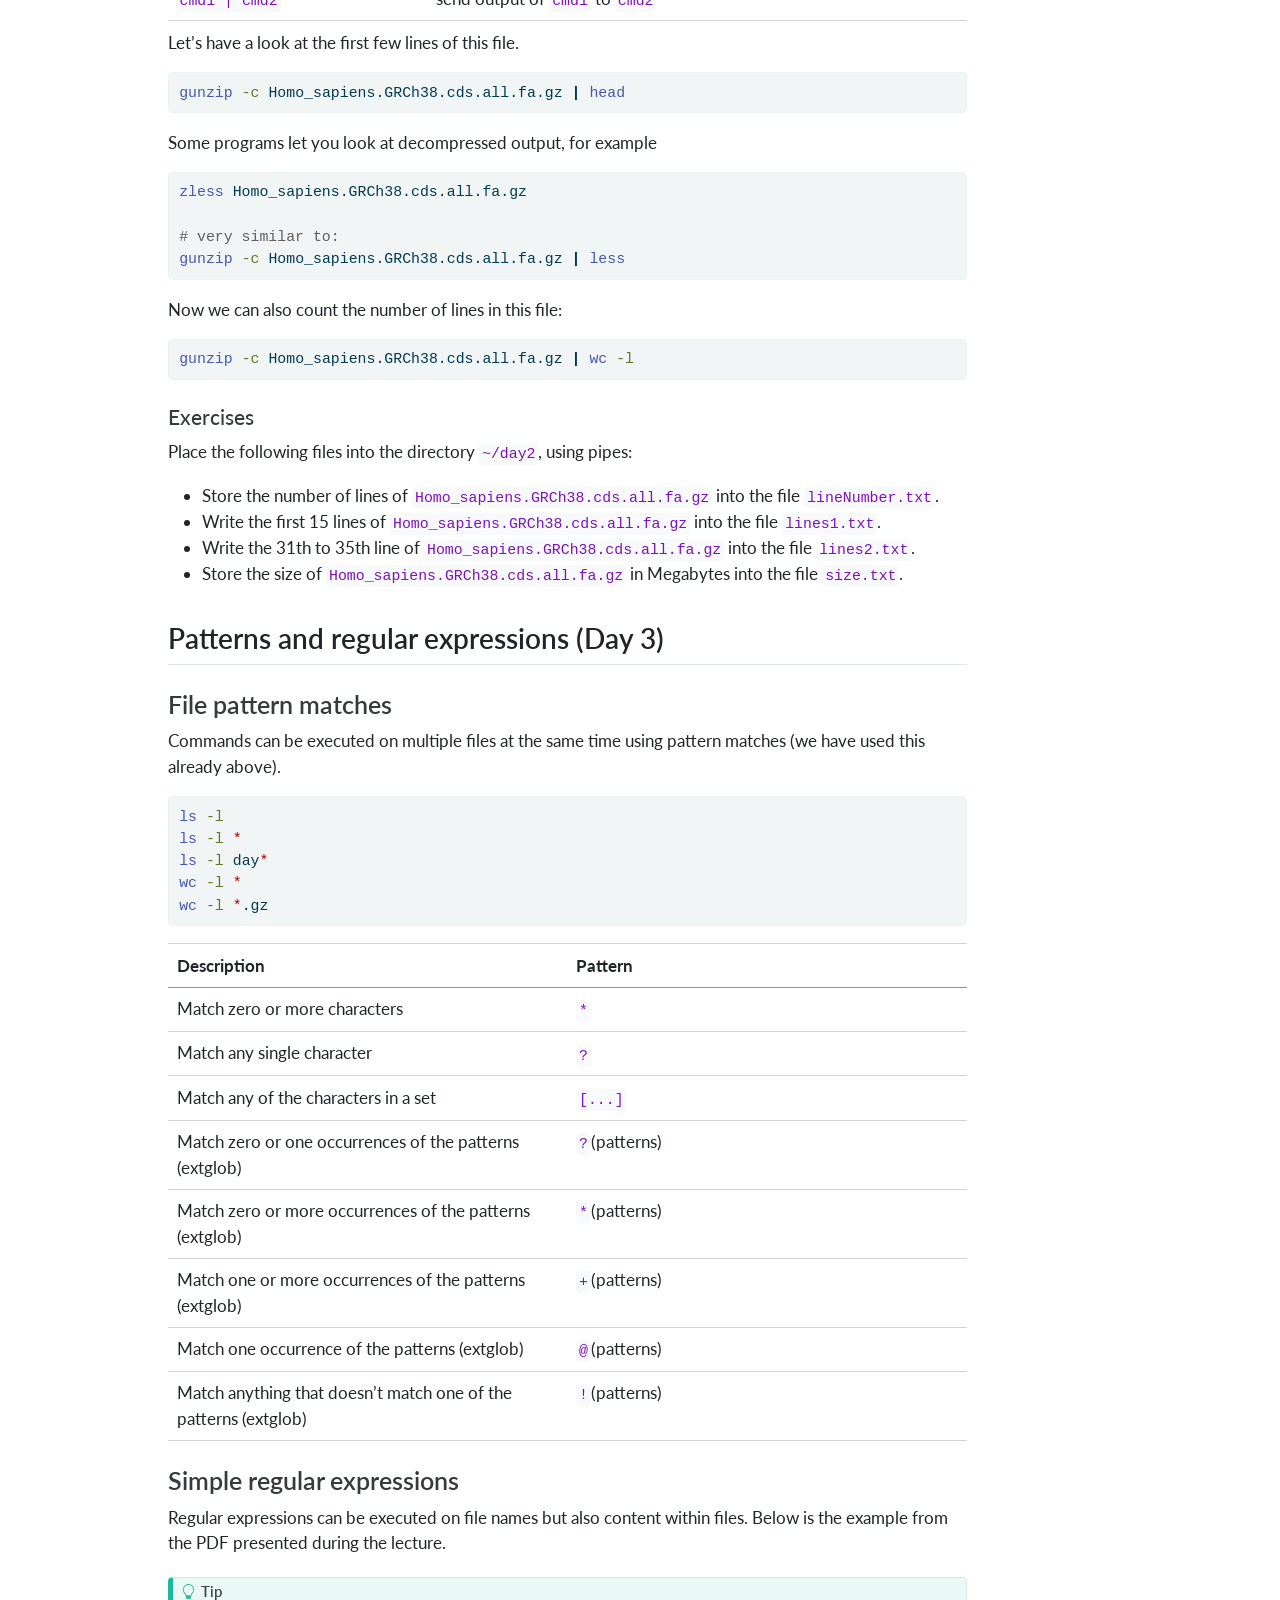
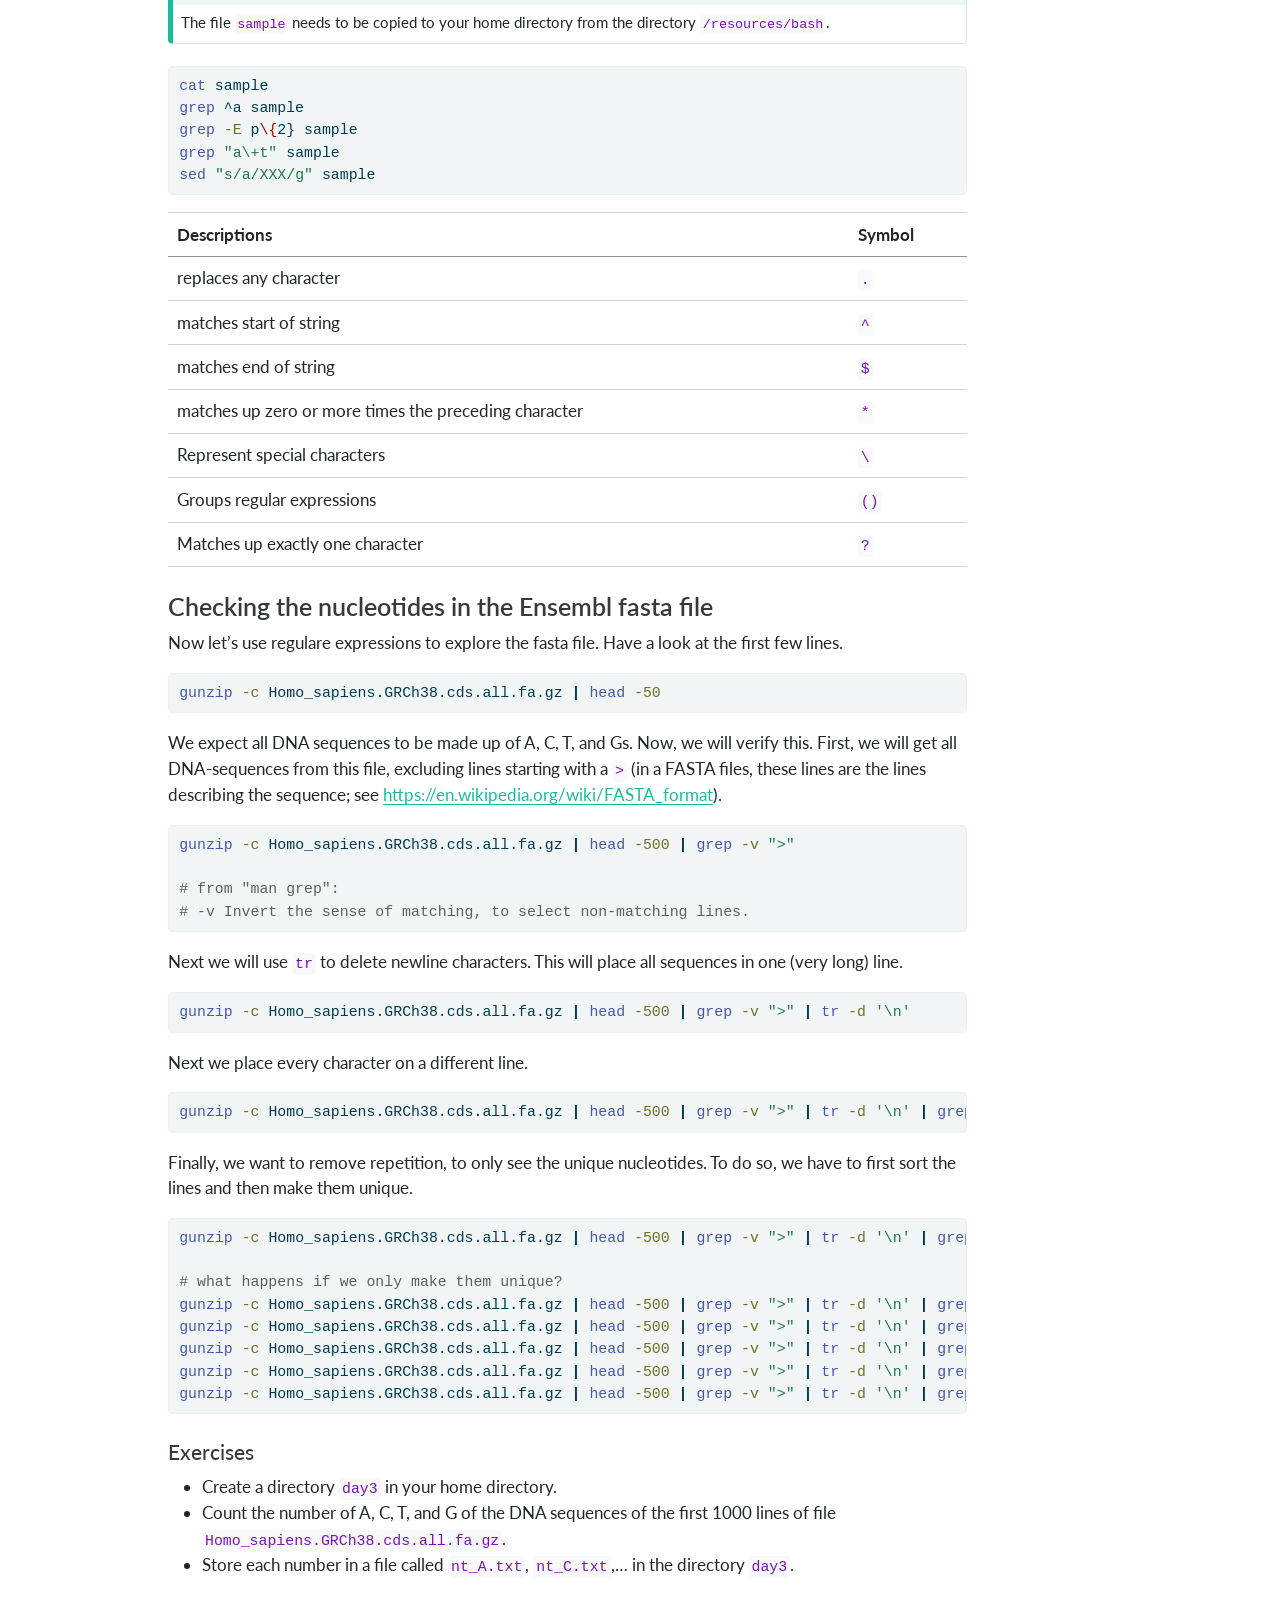
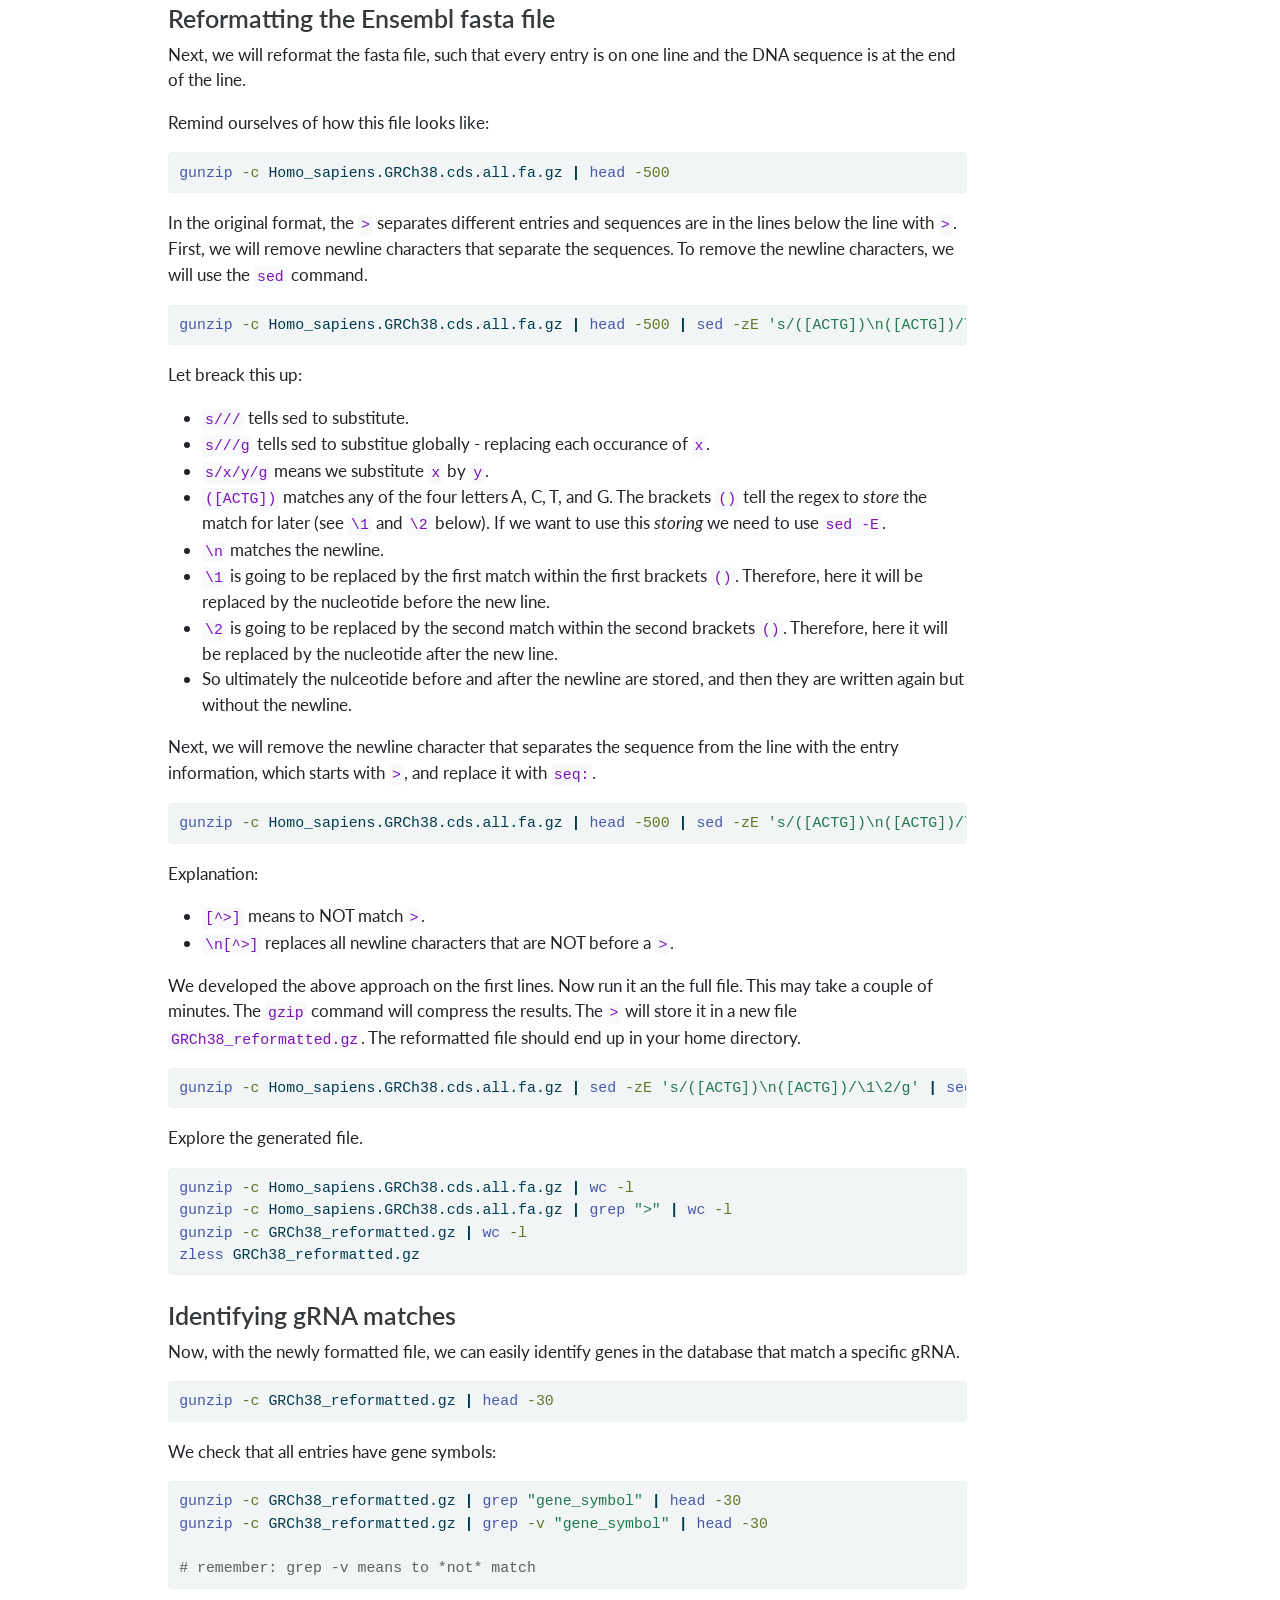
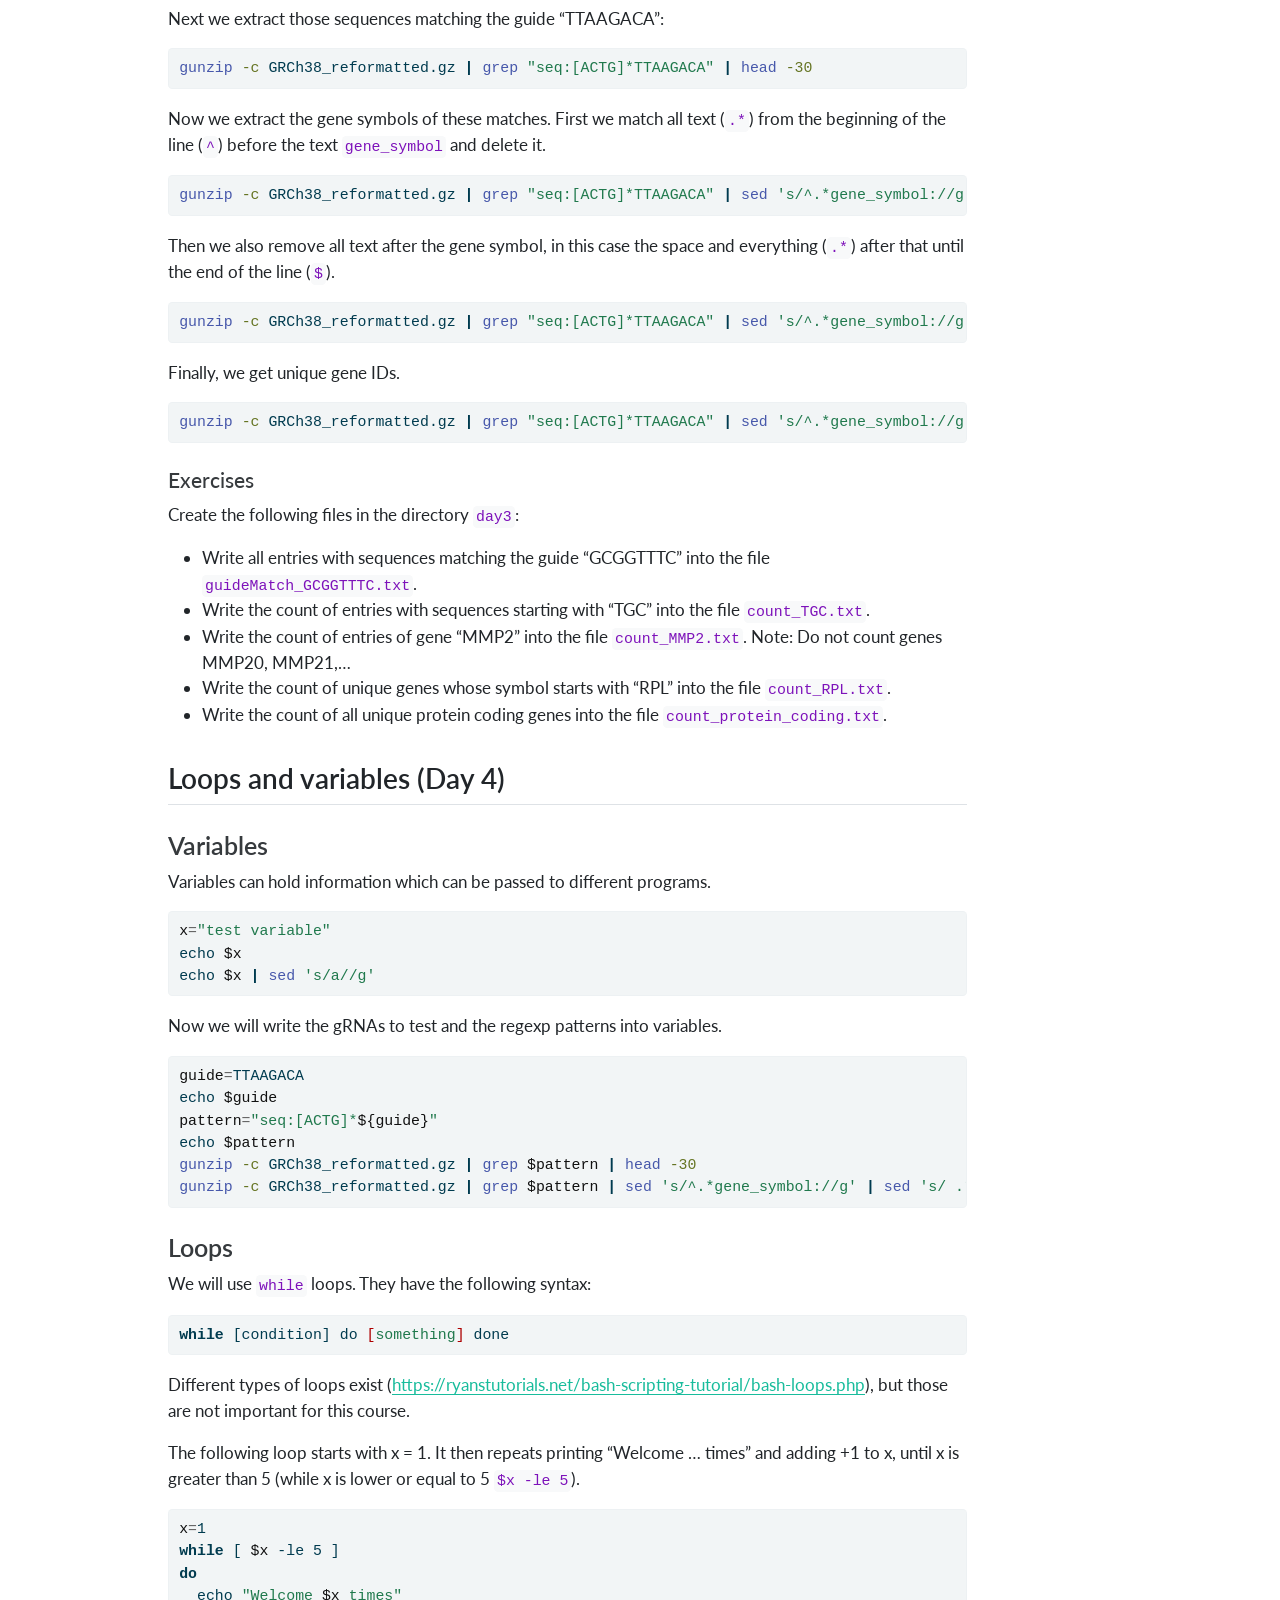
==== commit e8b0f932: "Built site for gh-pages" ====
--- a/bash.html
+++ b/bash.html
@@ -339,7 +339,7 @@
 </section>
 <section id="permissions" class="level3">
 <h3 class="anchored" data-anchor-id="permissions">Permissions</h3>
-<p>Change permissions in a file created in the above directory. We will use the <code>chmod</code> command (<a href="https://en.wikipedia.org/wiki/Chmod" class="uri">https://en.wikipedia.org/wiki/Chmod</a>). This command uses three digits between 0 and 7 to set the permissions of (i) the user, (ii) the group, and (iii) everyone else. The digit defines the permission, as explained in the following table.</p>
+<p>Next, we will use the <code>chmod</code> command (<a href="https://en.wikipedia.org/wiki/Chmod" class="uri">https://en.wikipedia.org/wiki/Chmod</a>). This command uses three digits between 0 and 7 to set the permissions of (i) the user, (ii) the group, and (iii) everyone else. The digit defines the permission, as explained in the following table.</p>
 <table class="caption-top table">
 <thead>
 <tr class="header">
@@ -400,7 +400,7 @@
 </tr>
 </tbody>
 </table>
-<p>Now create a test file. Then we will change permissions with <code>chmod</code> and look at them with <code>ls -l</code>. Rund these lines one by one and understand the output.</p>
+<p>Now, we will create a test file and then change permissions with <code>chmod</code>. Look at the updated permissions with <code>ls -l</code> after each run of <code>chmod</code> in order to understand what changed.</p>
 <div class="sourceCode" id="cb19"><pre class="sourceCode bash code-with-copy"><code class="sourceCode bash"><span id="cb19-1"><a href="#cb19-1" aria-hidden="true" tabindex="-1"></a><span class="co"># Create the file</span></span>
 <span id="cb19-2"><a href="#cb19-2" aria-hidden="true" tabindex="-1"></a><span class="bu">echo</span> <span class="st">"Hello!"</span> <span class="op">&gt;</span> day2/greeting.txt</span>
 <span id="cb19-3"><a href="#cb19-3" aria-hidden="true" tabindex="-1"></a><span class="fu">ls</span> <span class="at">-l</span> day2</span>
@@ -678,7 +678,7 @@
 <div class="sourceCode" id="cb37"><pre class="sourceCode bash code-with-copy"><code class="sourceCode bash"><span id="cb37-1"><a href="#cb37-1" aria-hidden="true" tabindex="-1"></a><span class="fu">zless</span> Homo_sapiens.GRCh38.cds.all.fa.gz</span>
 <span id="cb37-2"><a href="#cb37-2" aria-hidden="true" tabindex="-1"></a></span>
 <span id="cb37-3"><a href="#cb37-3" aria-hidden="true" tabindex="-1"></a><span class="co"># very similar to:</span></span>
-<span id="cb37-4"><a href="#cb37-4" aria-hidden="true" tabindex="-1"></a><span class="fu">gunzip</span> <span class="at">-c</span> Homo_sapiens.GRCh38.cds.all.fa.gz <span class="kw">|</span> <span class="fu">zless</span></span></code><button title="Copy to Clipboard" class="code-copy-button"><i class="bi"></i></button></pre></div>
+<span id="cb37-4"><a href="#cb37-4" aria-hidden="true" tabindex="-1"></a><span class="fu">gunzip</span> <span class="at">-c</span> Homo_sapiens.GRCh38.cds.all.fa.gz <span class="kw">|</span> <span class="fu">less</span></span></code><button title="Copy to Clipboard" class="code-copy-button"><i class="bi"></i></button></pre></div>
 <p>Now we can also count the number of lines in this file:</p>
 <div class="sourceCode" id="cb38"><pre class="sourceCode bash code-with-copy"><code class="sourceCode bash"><span id="cb38-1"><a href="#cb38-1" aria-hidden="true" tabindex="-1"></a><span class="fu">gunzip</span> <span class="at">-c</span> Homo_sapiens.GRCh38.cds.all.fa.gz <span class="kw">|</span> <span class="fu">wc</span> <span class="at">-l</span></span></code><button title="Copy to Clipboard" class="code-copy-button"><i class="bi"></i></button></pre></div>
 <section id="exercises-2" class="level4">
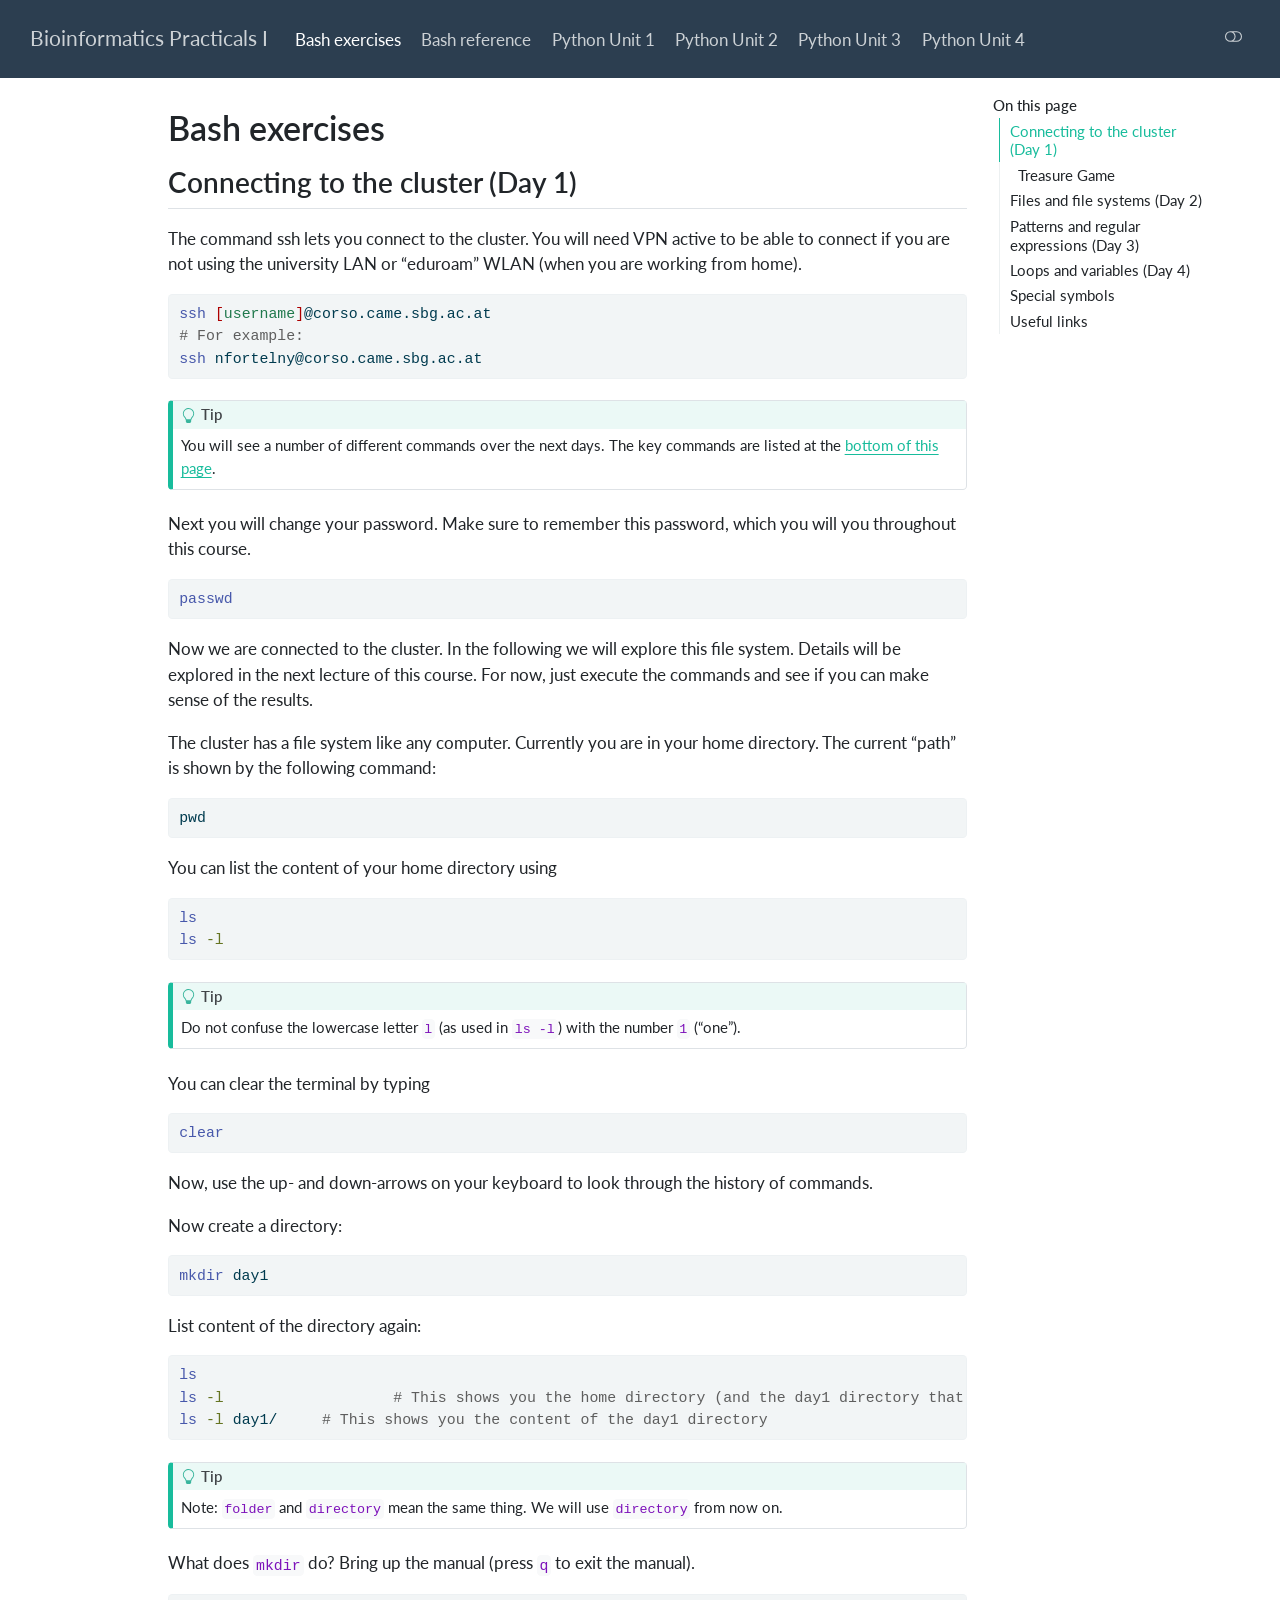
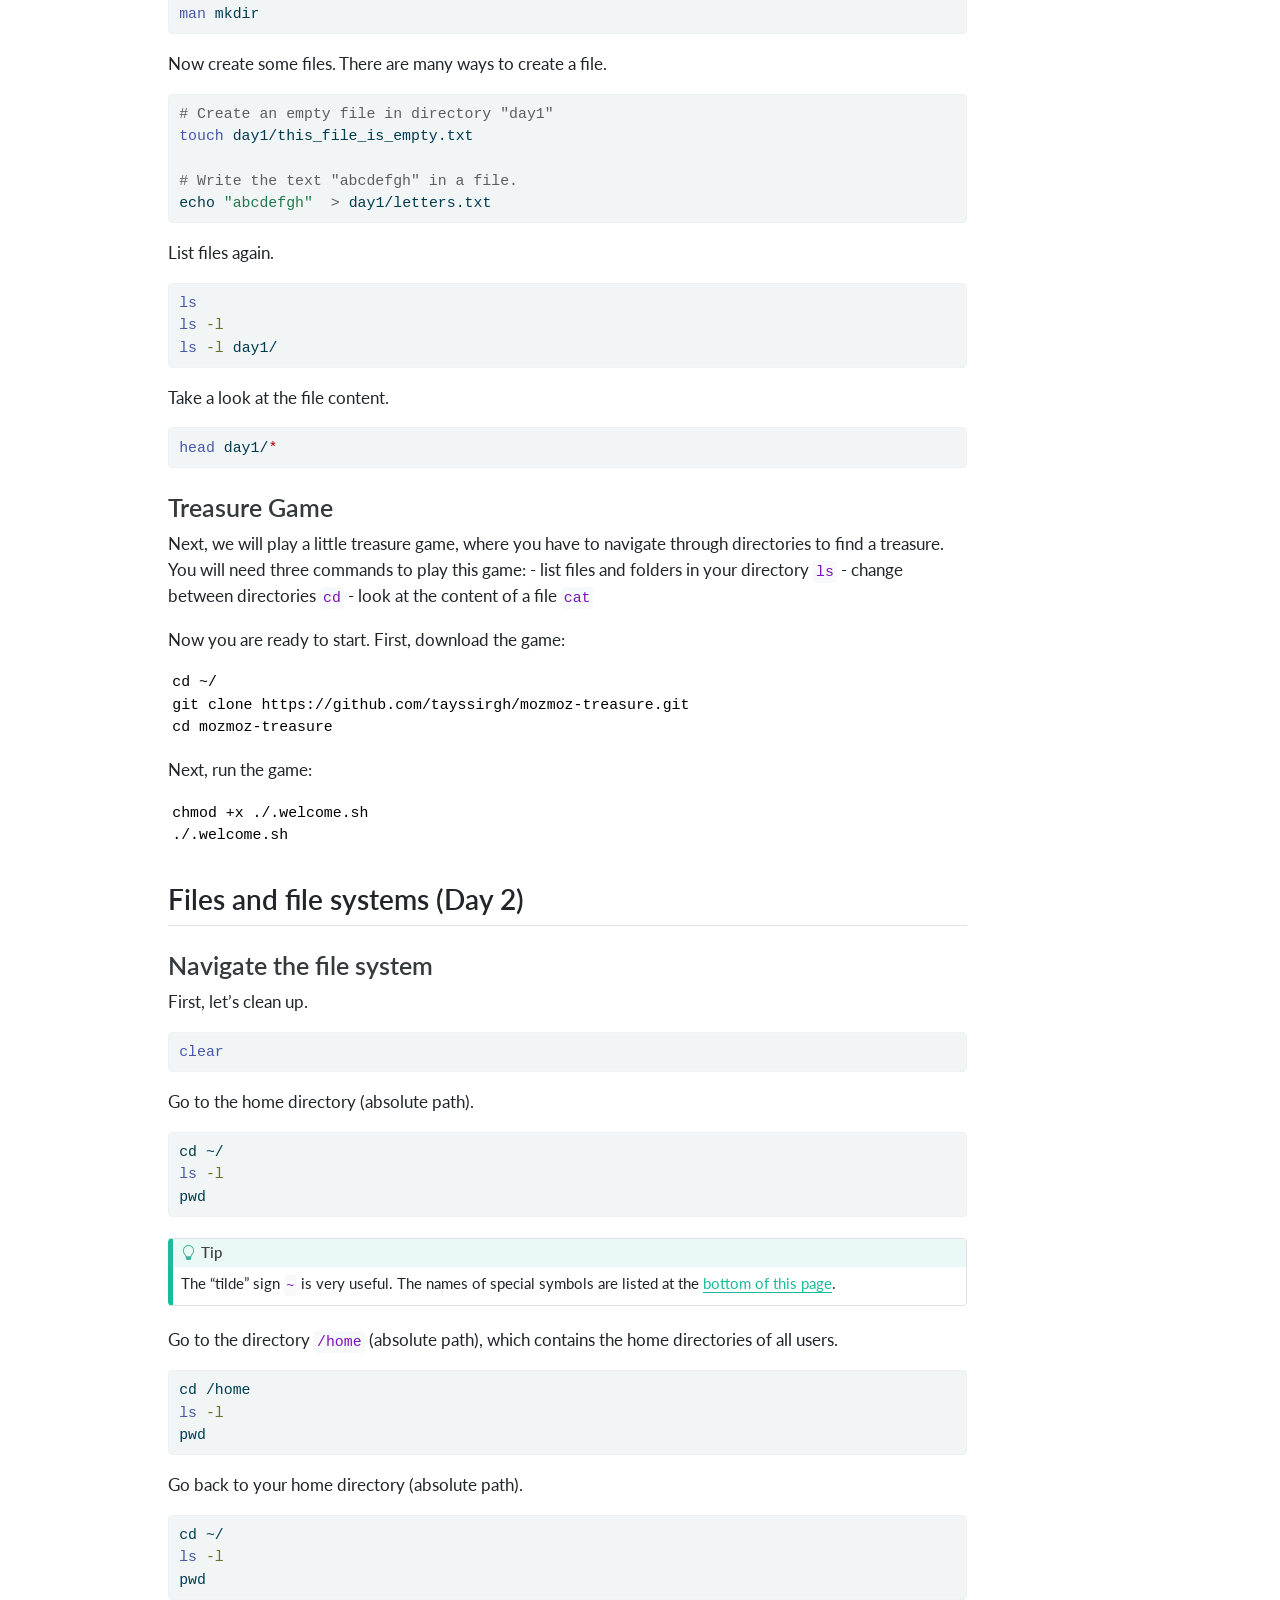
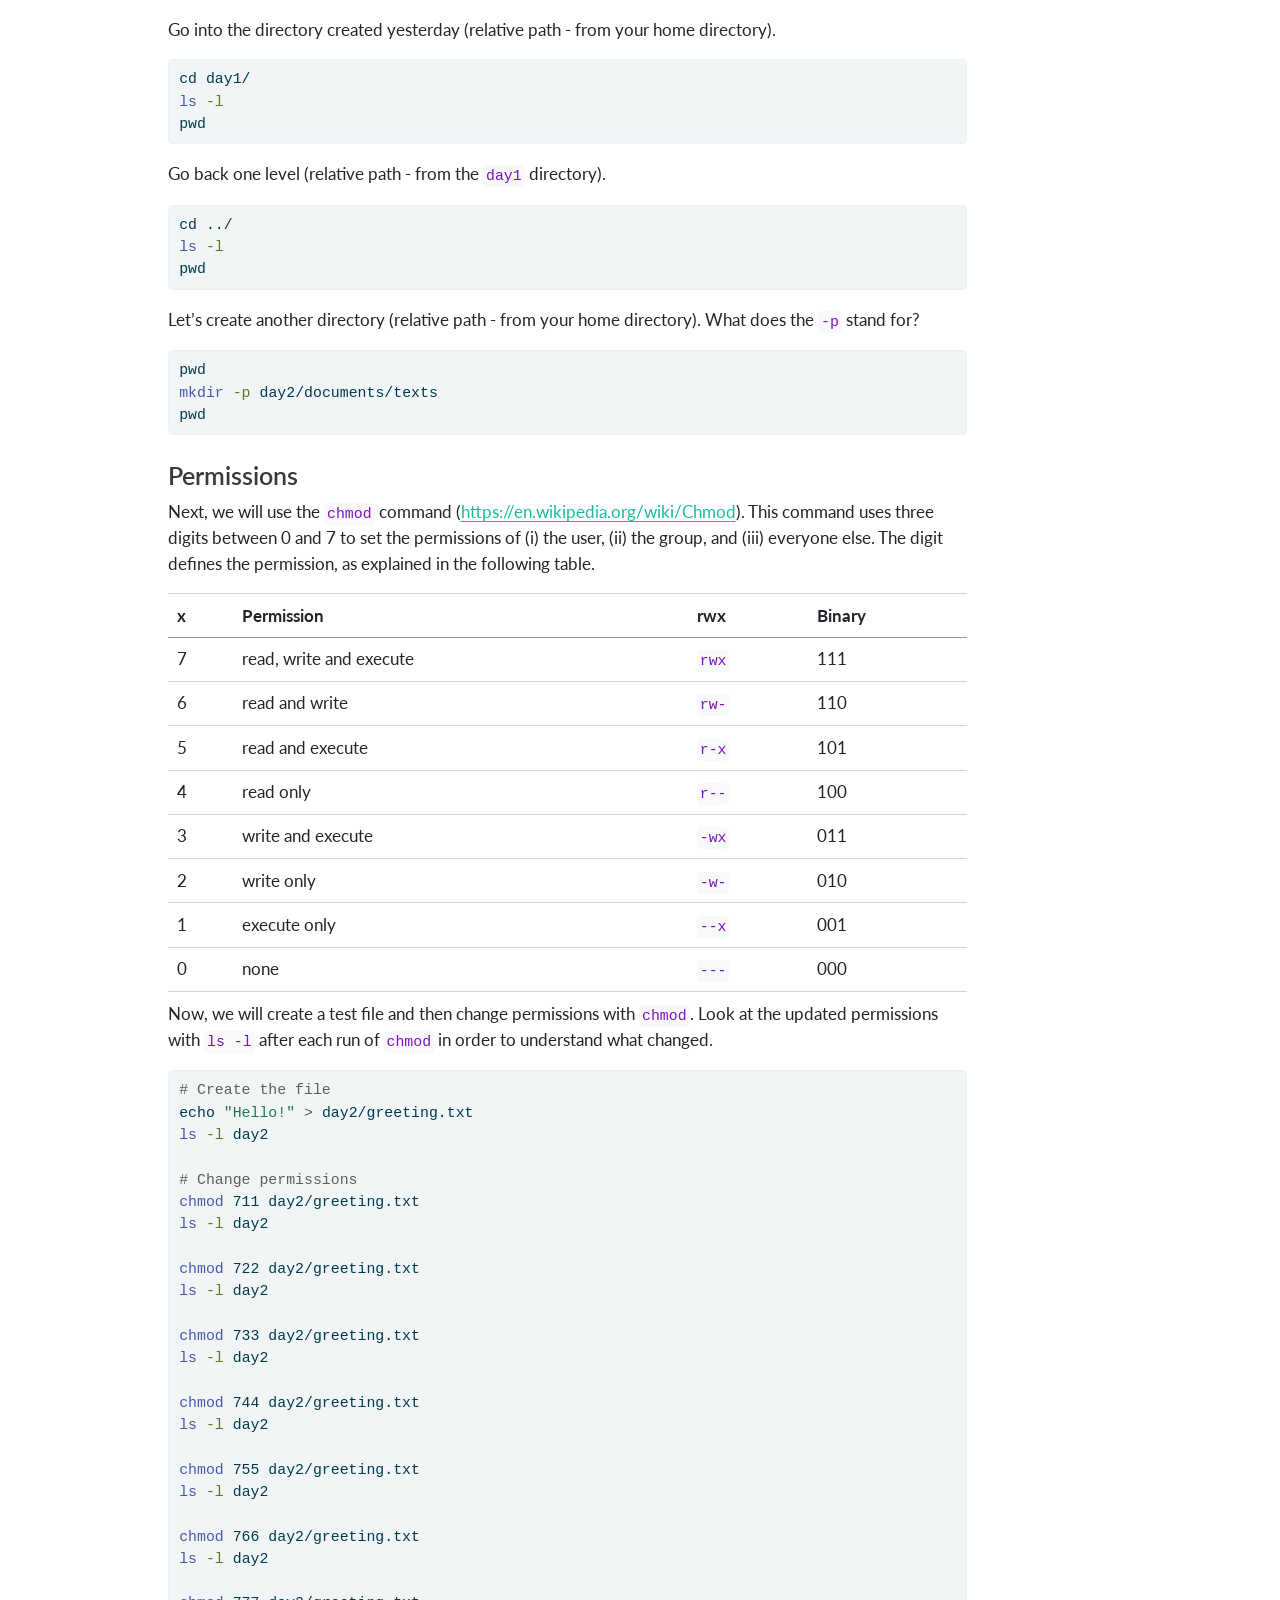
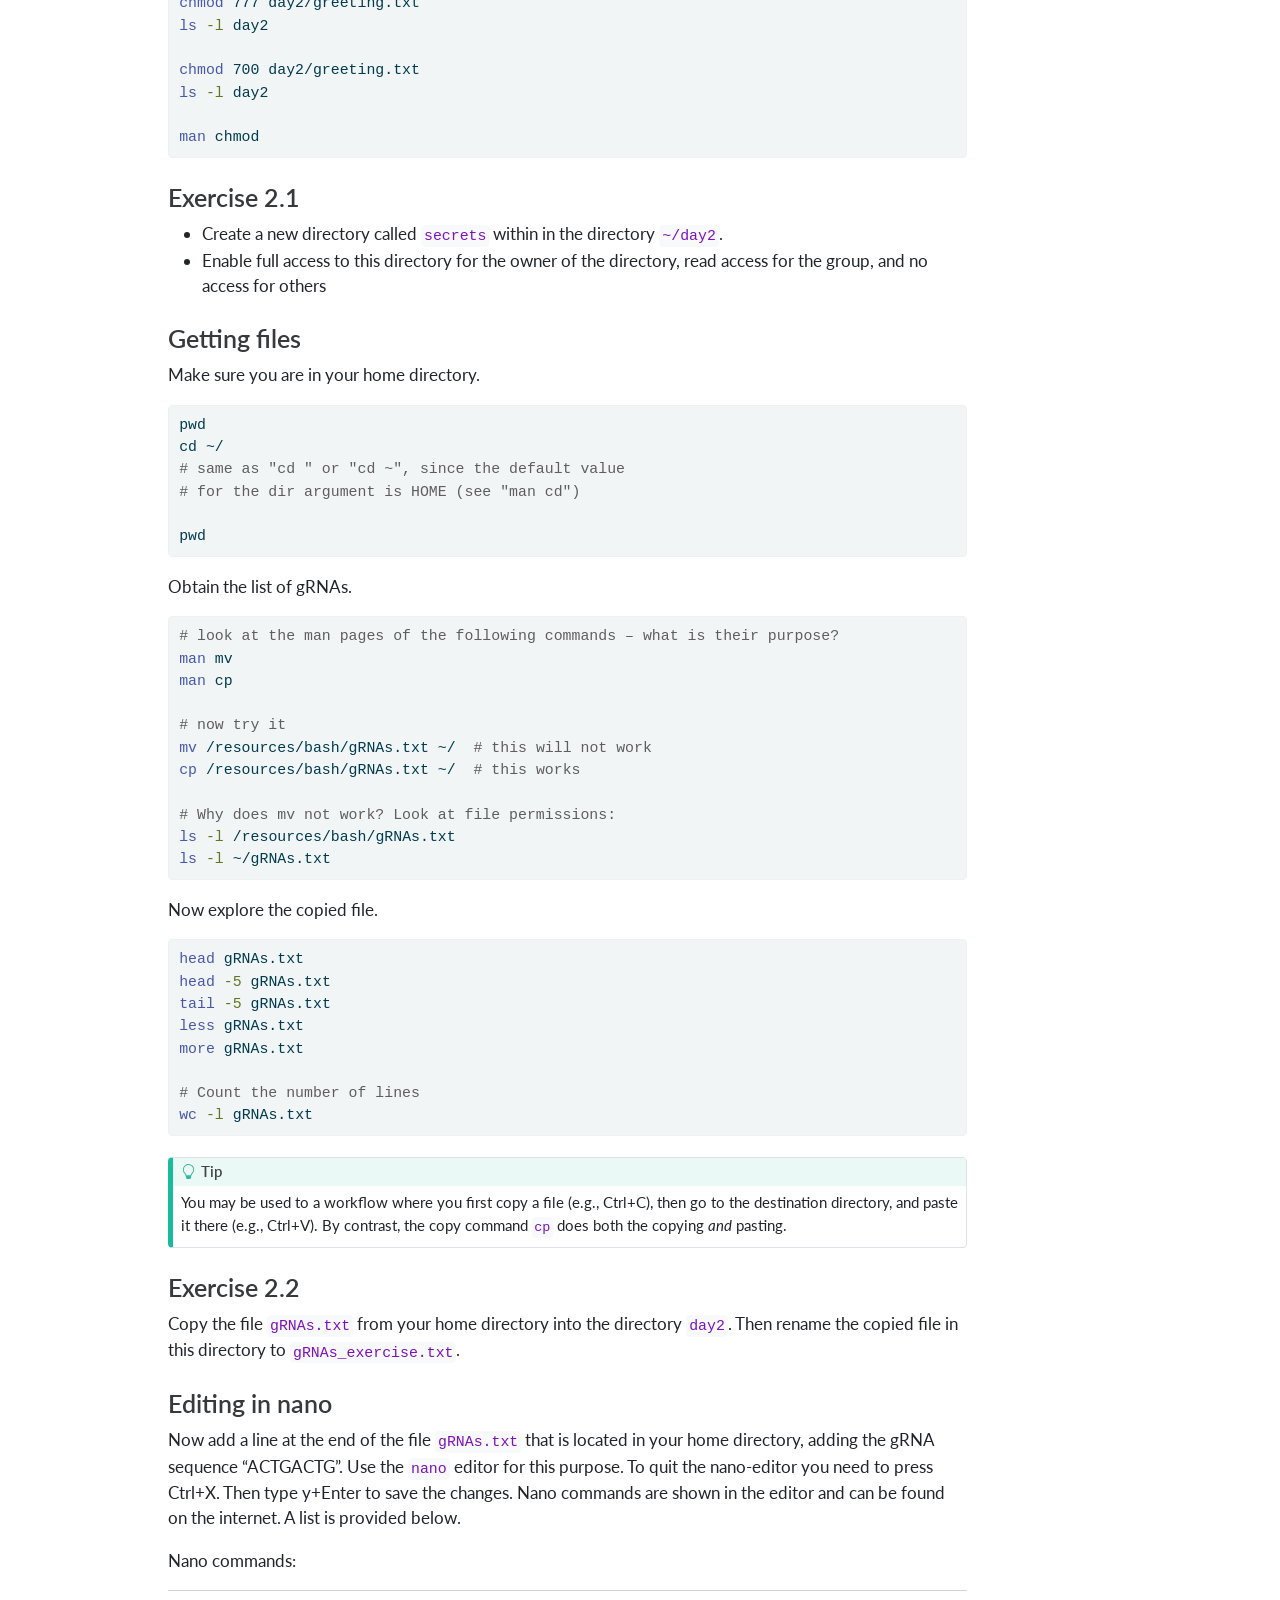
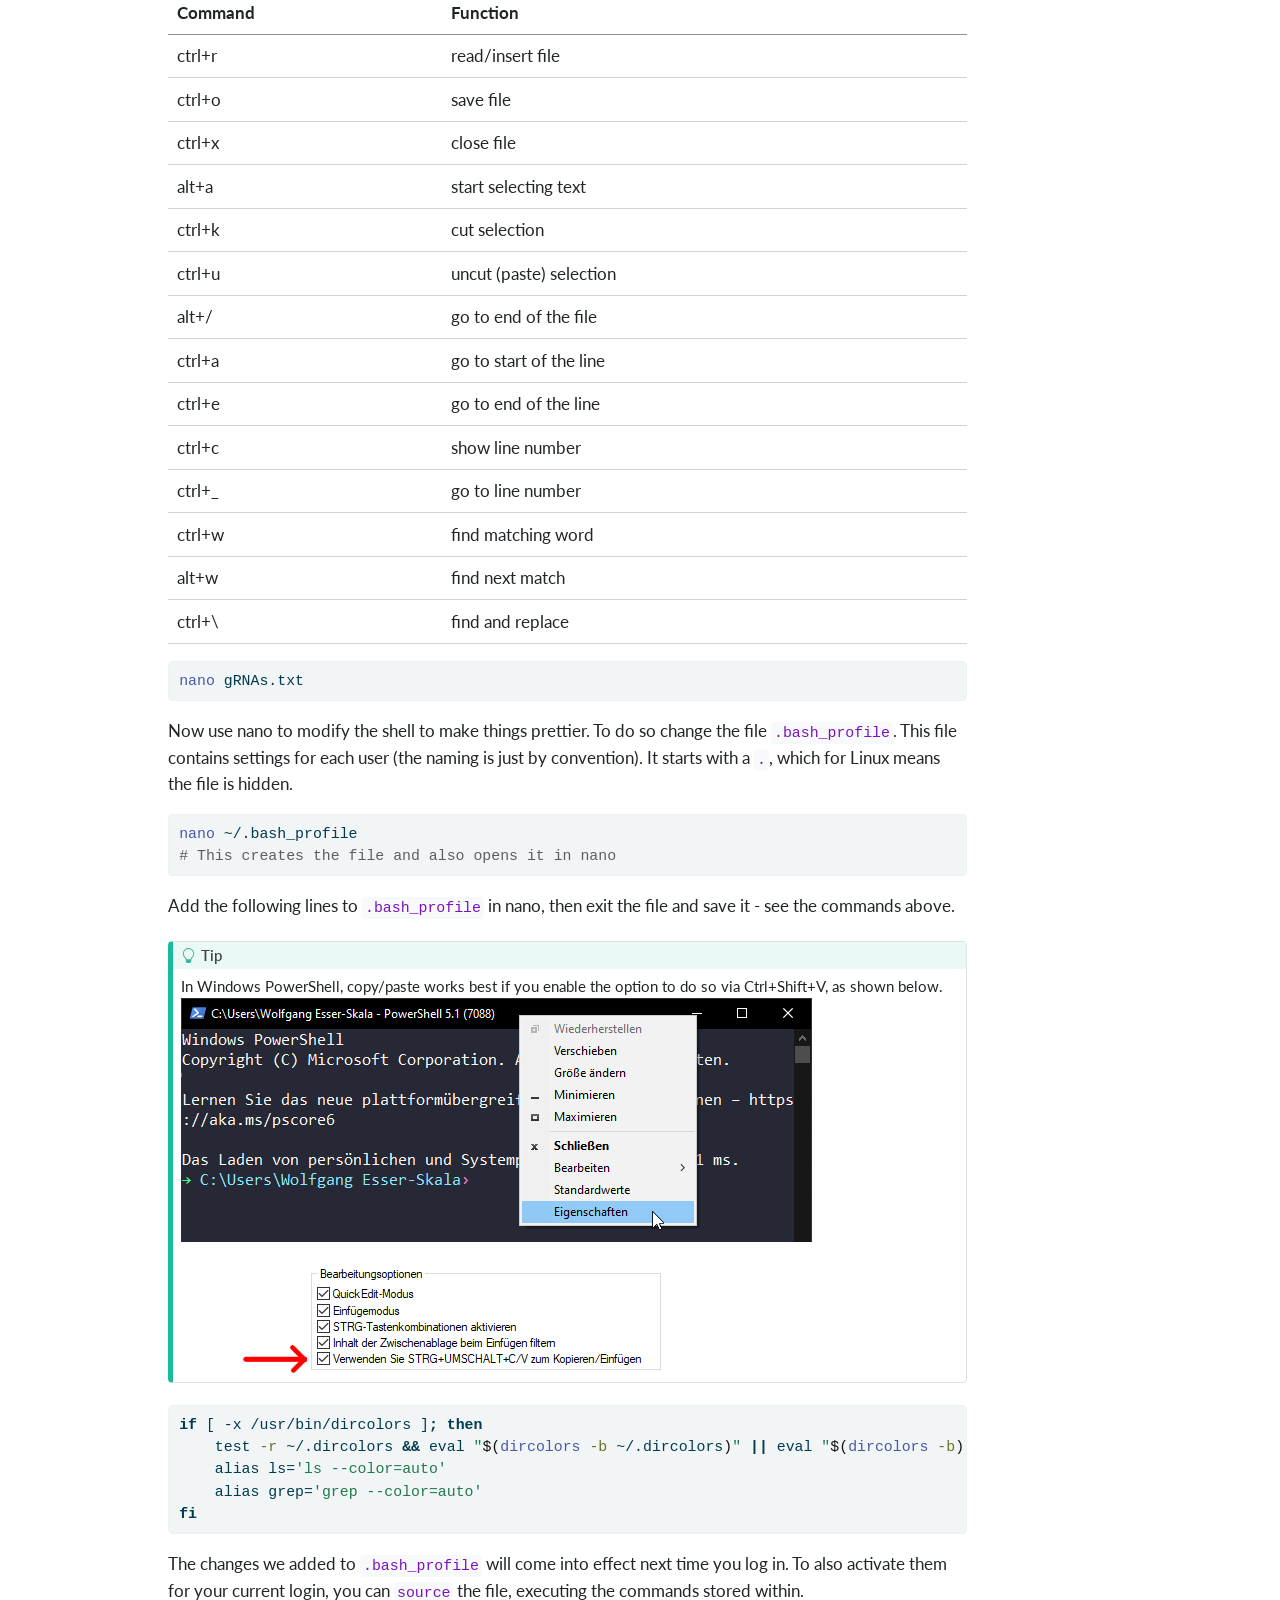
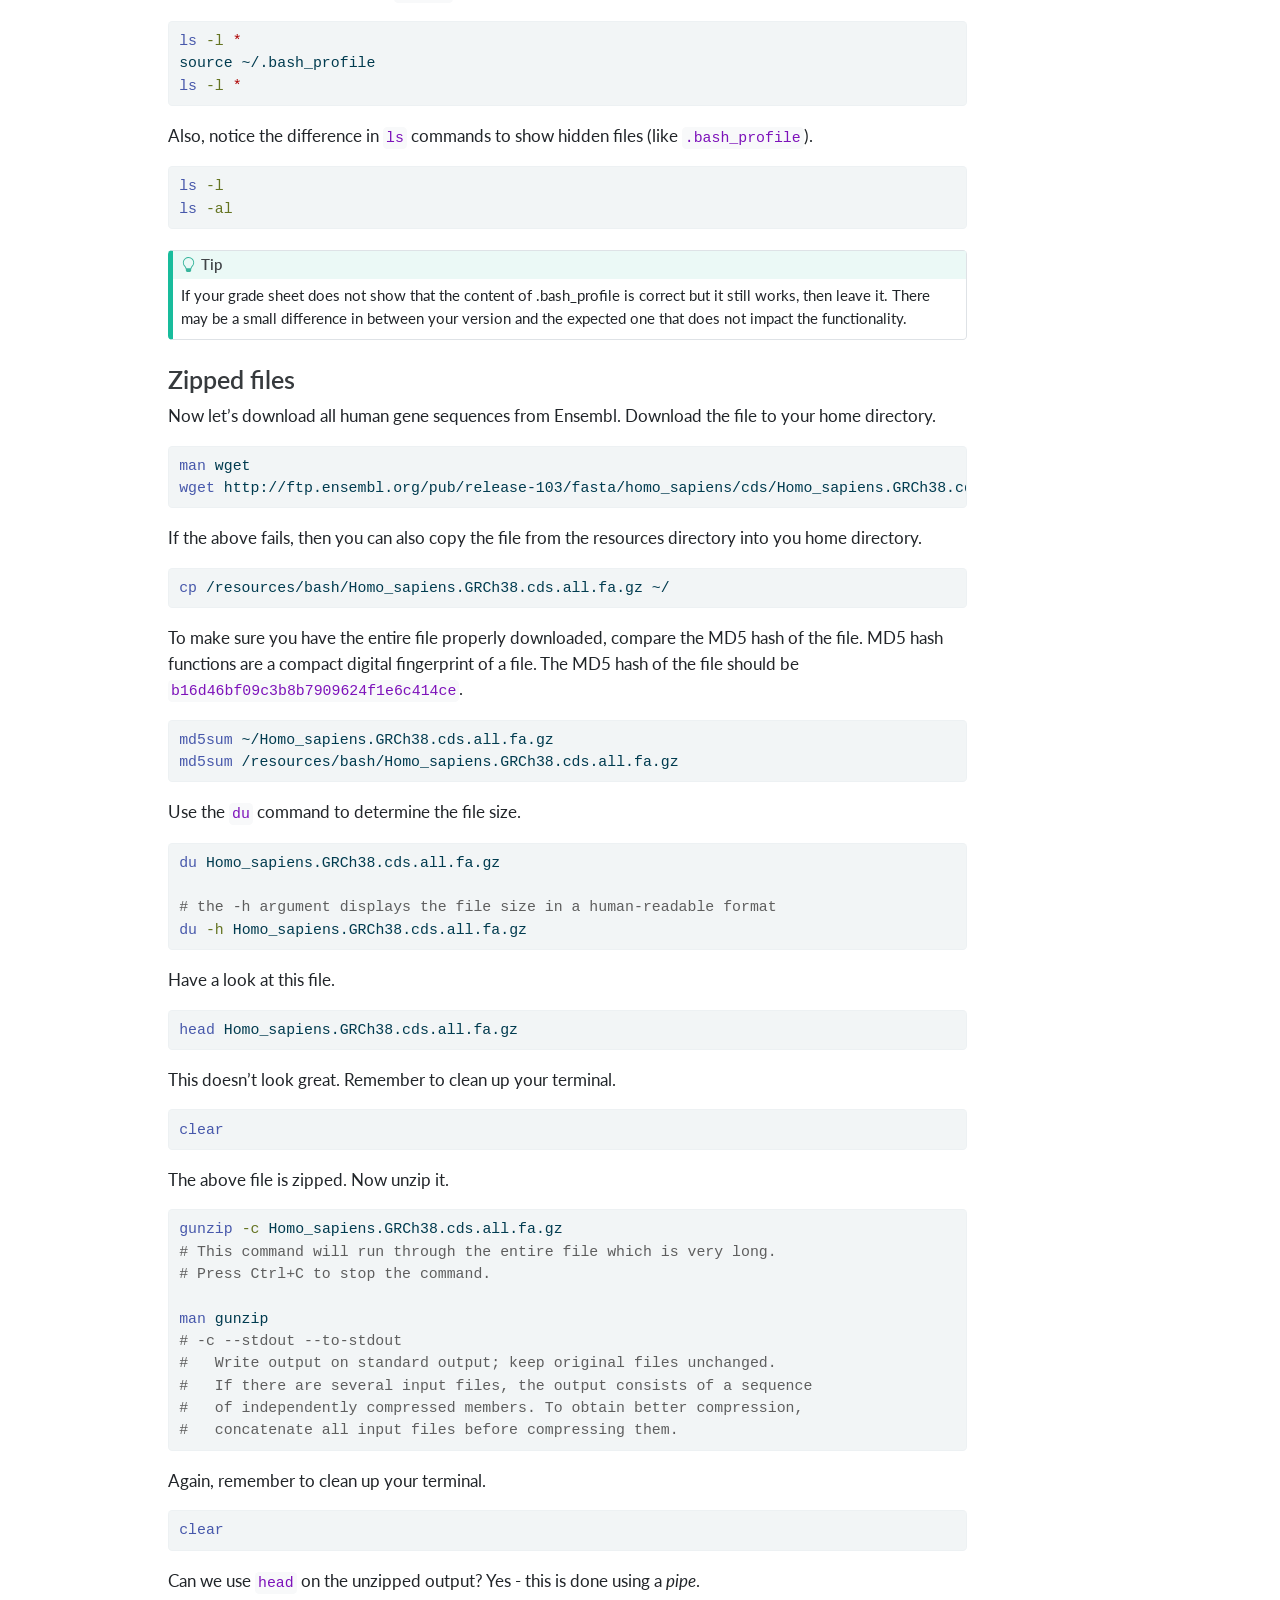
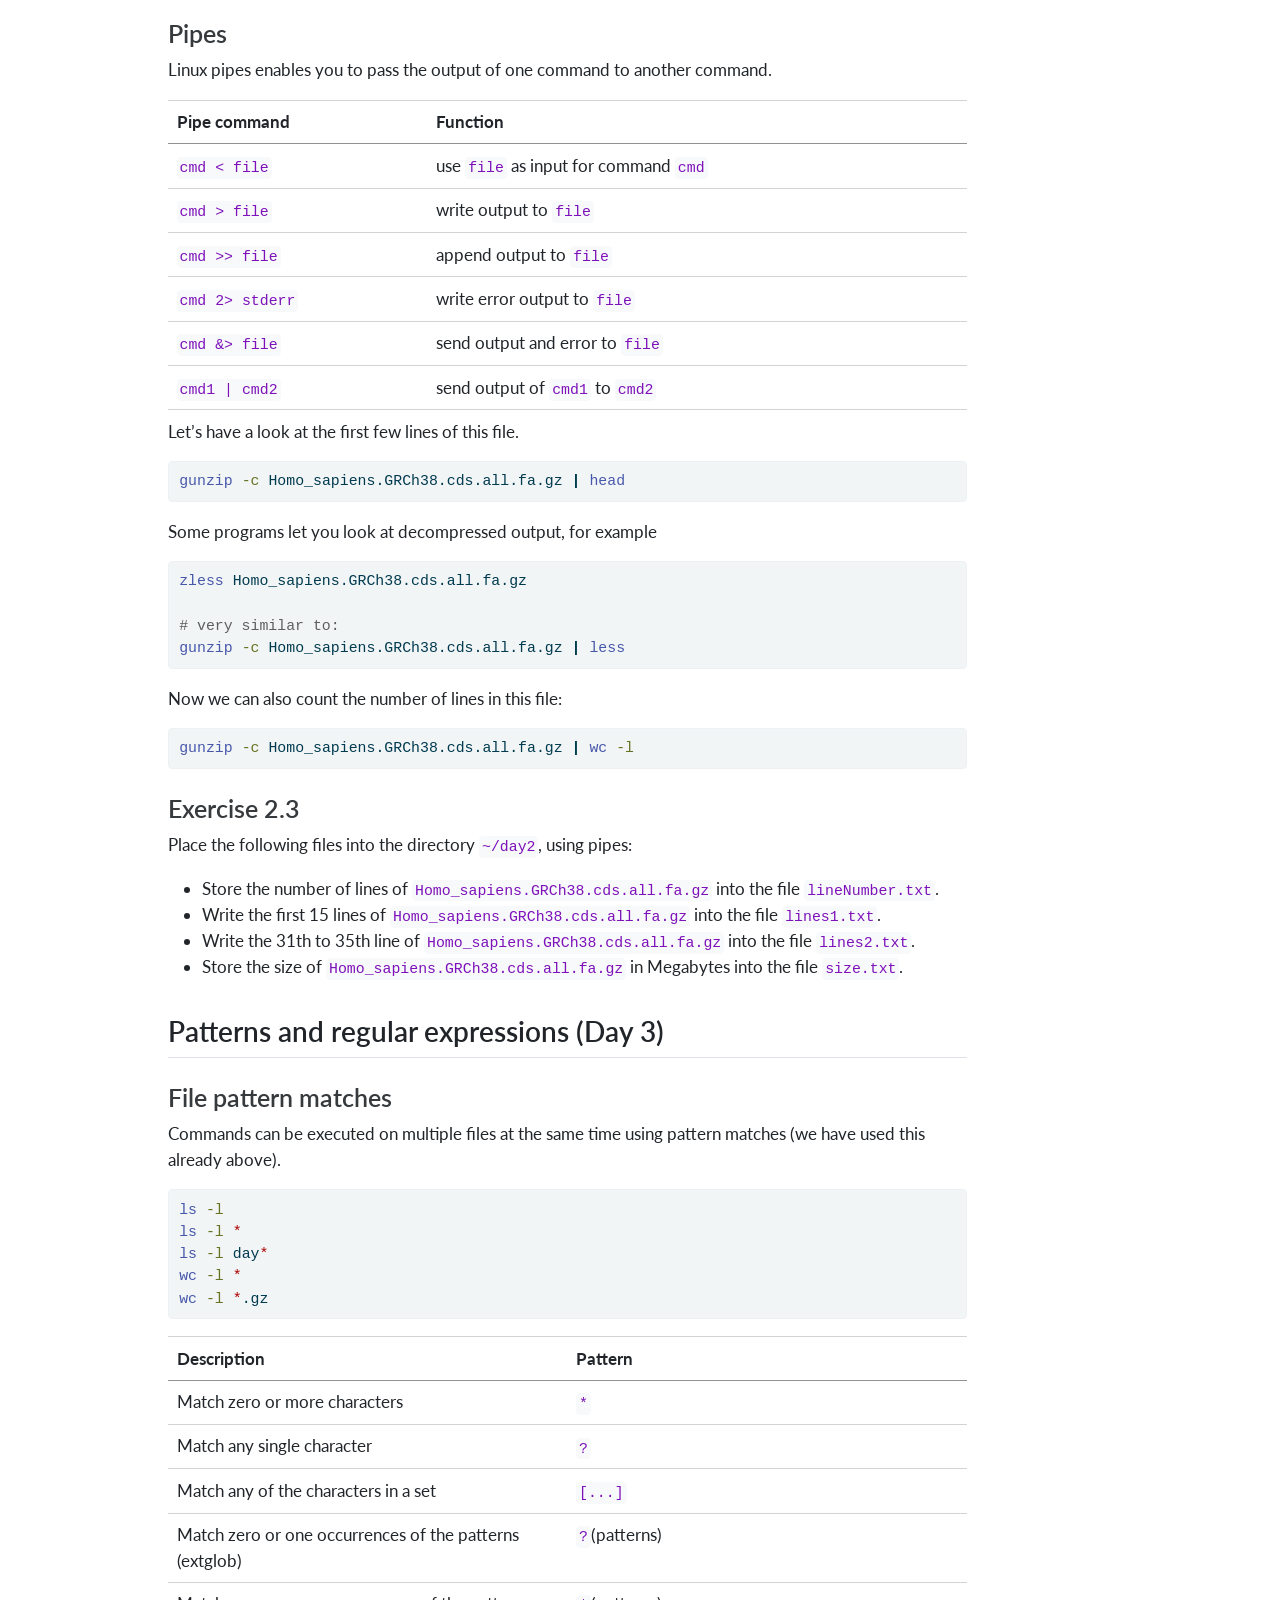
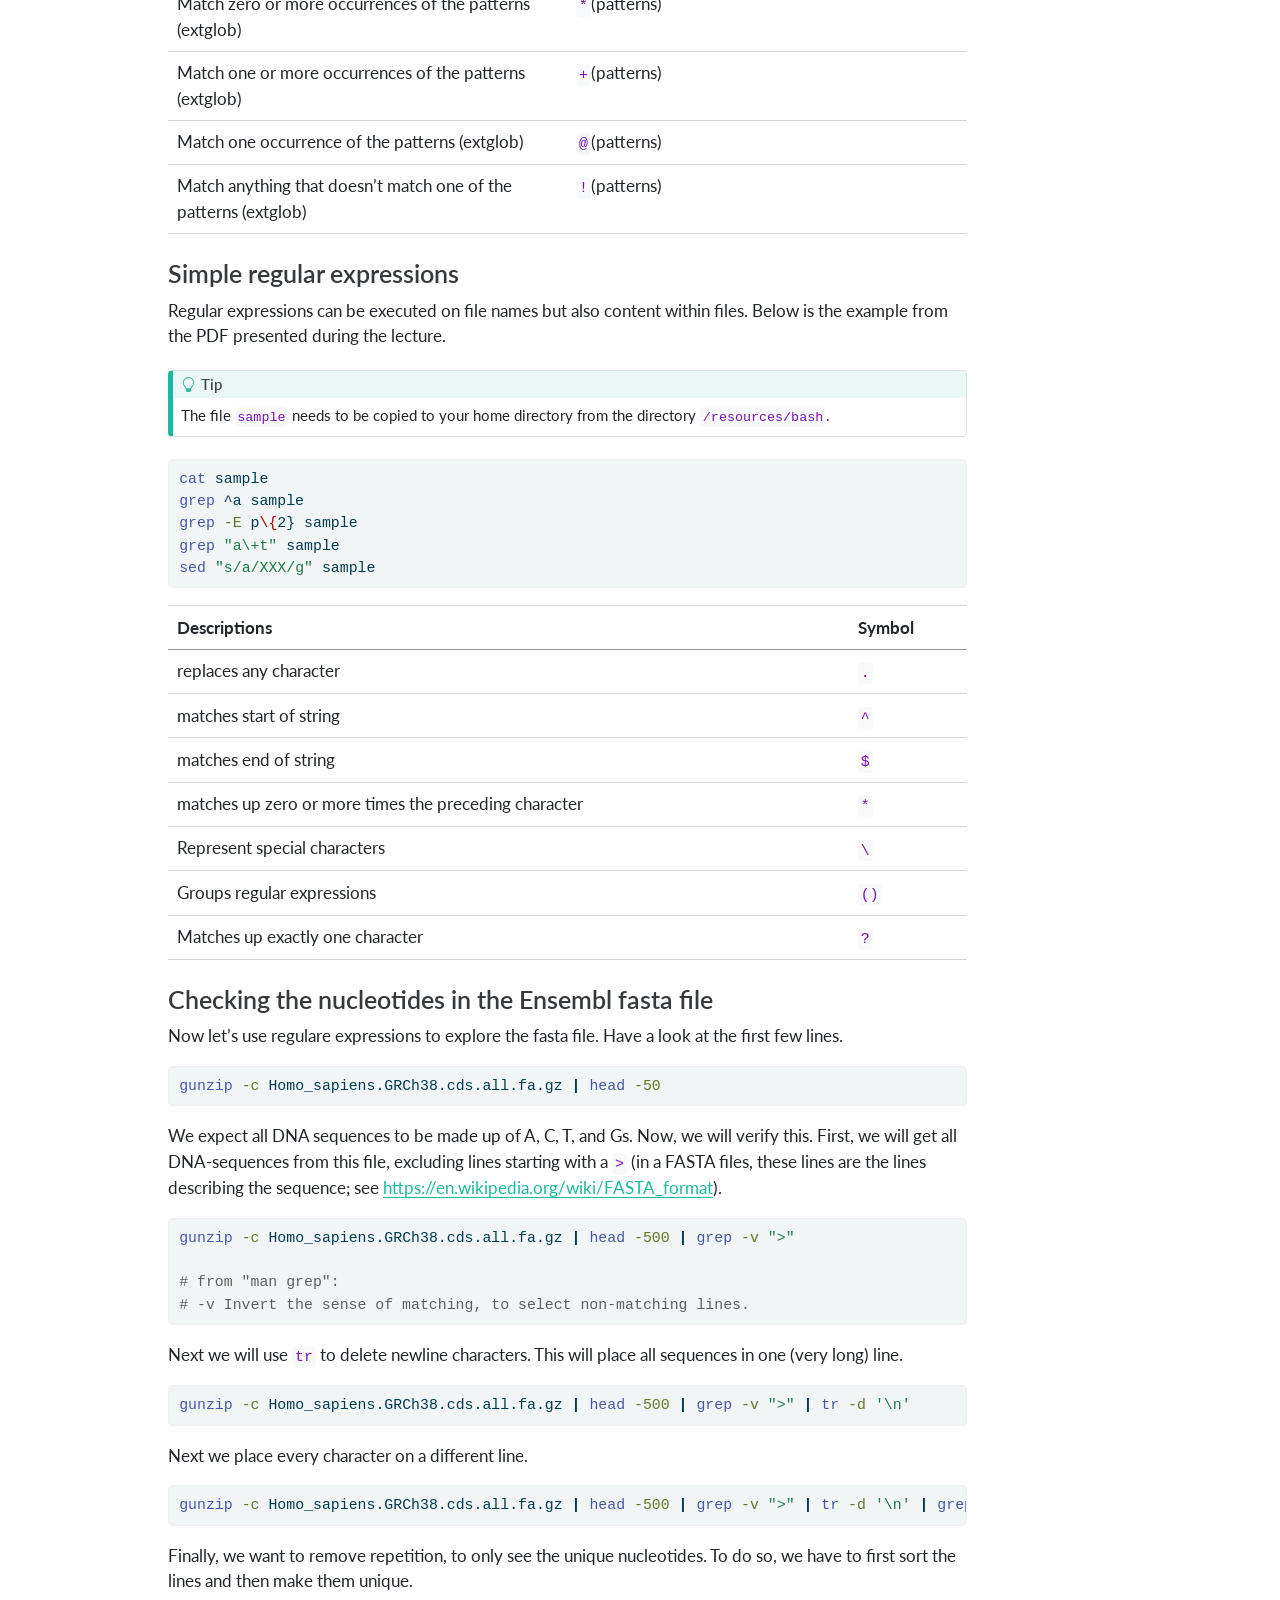
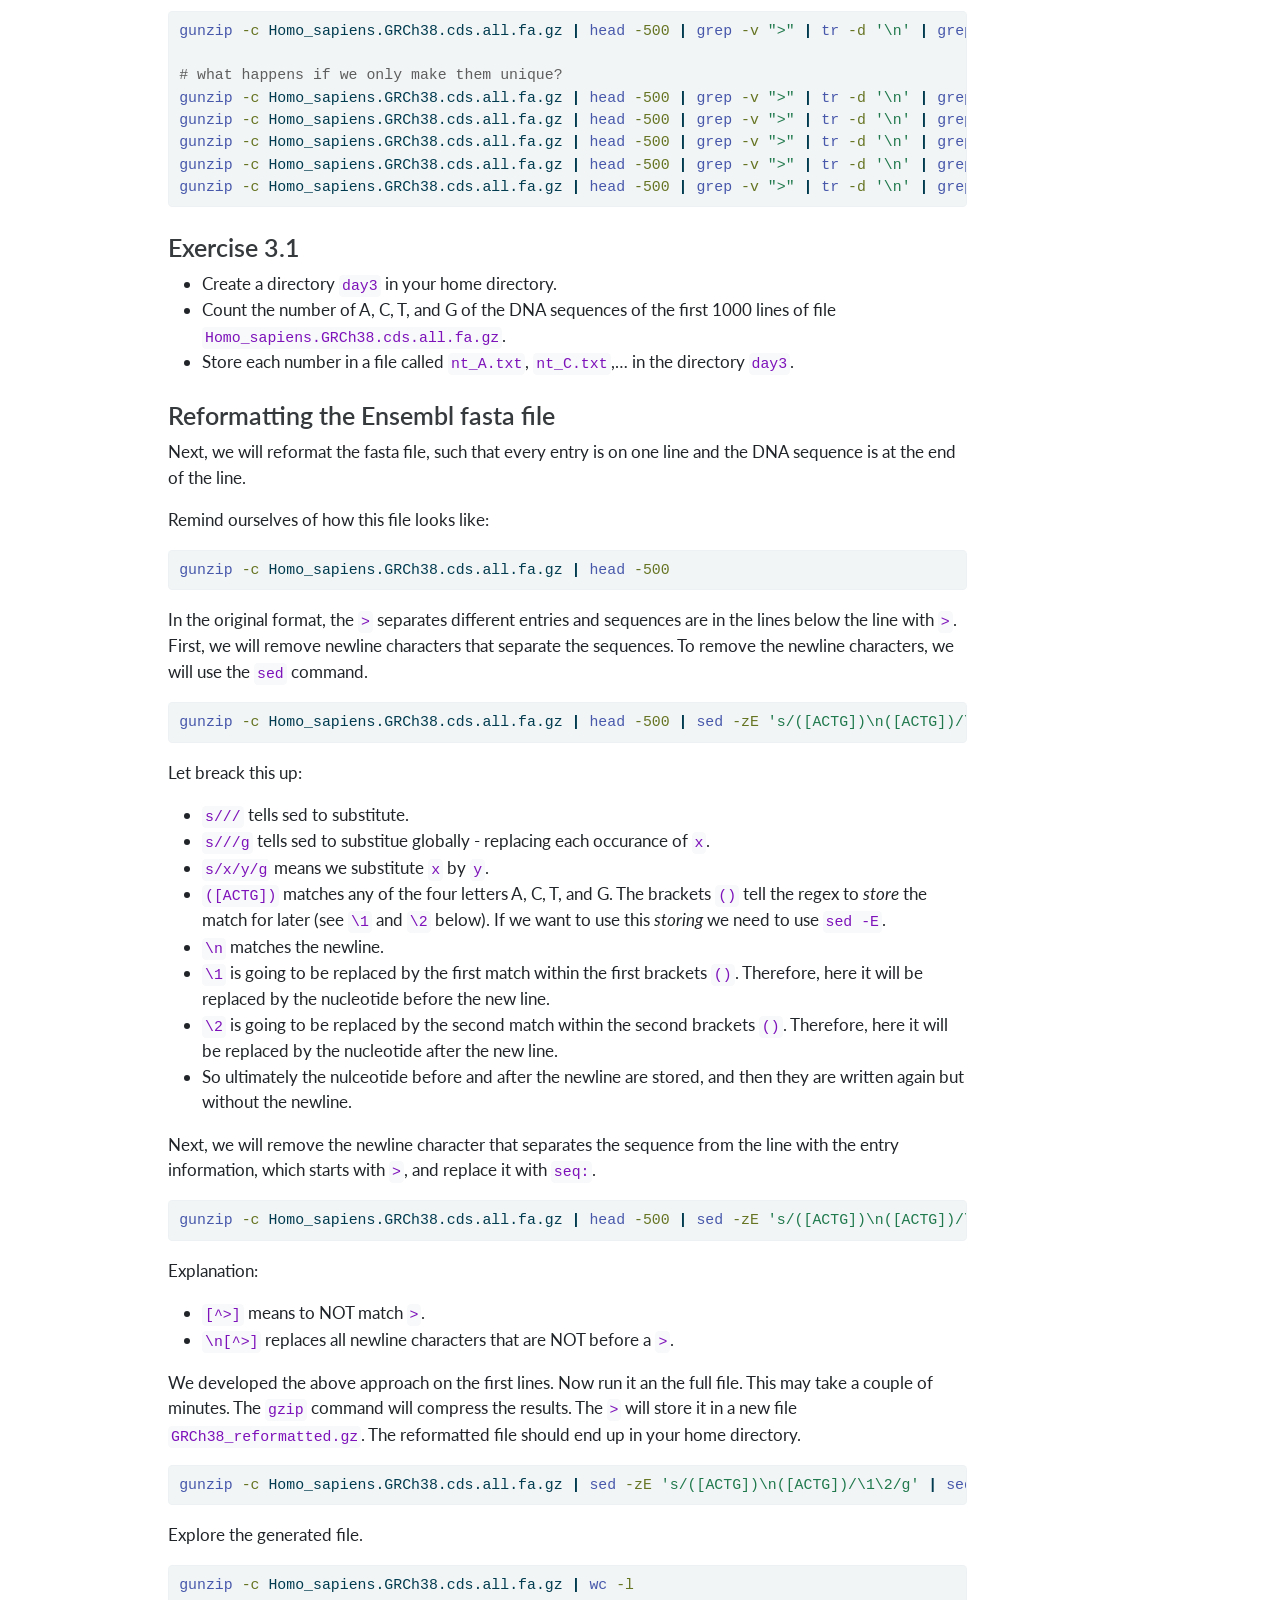
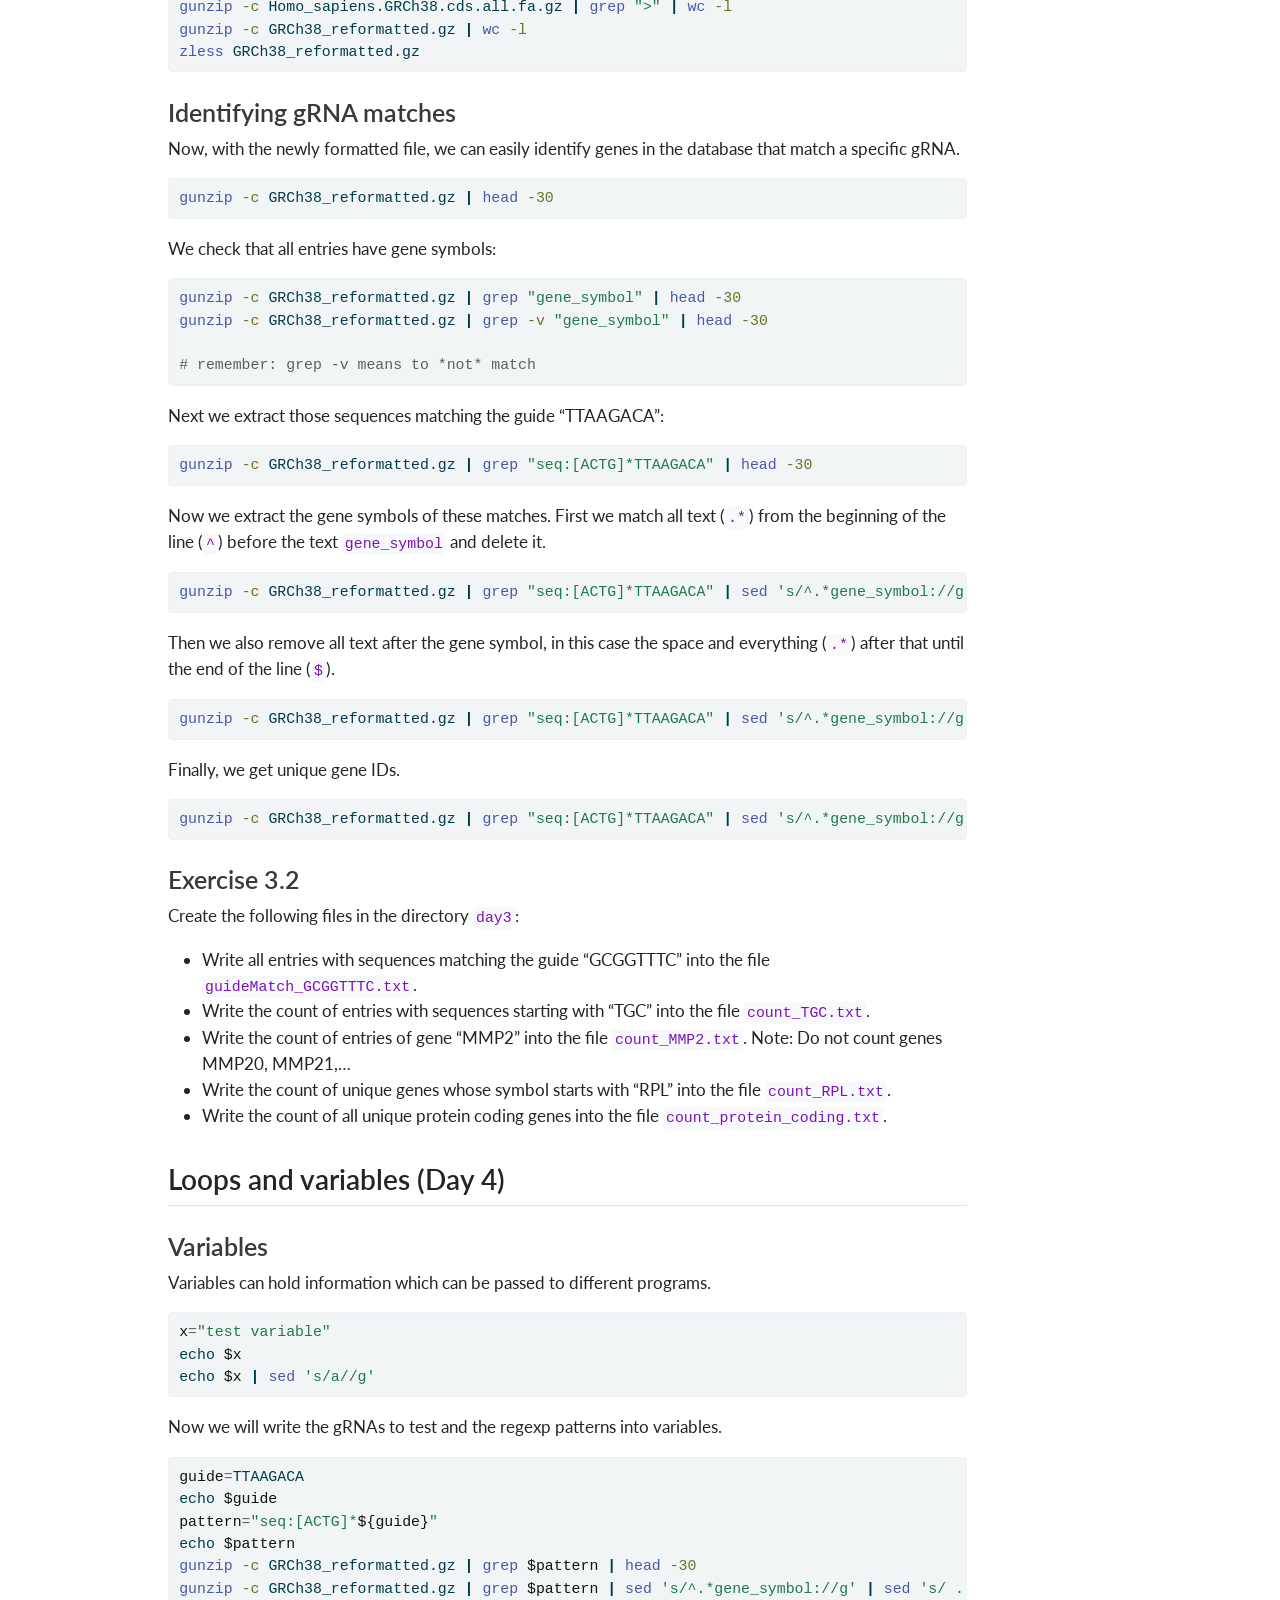
==== commit 64d42ad8: "Built site for gh-pages" ====
--- a/bash.html
+++ b/bash.html
@@ -2,7 +2,7 @@
 <html xmlns="http://www.w3.org/1999/xhtml" lang="en" xml:lang="en"><head>
 
 <meta charset="utf-8">
-<meta name="generator" content="quarto-1.6.42">
+<meta name="generator" content="quarto-1.7.31">
 
 <meta name="viewport" content="width=device-width, initial-scale=1.0, user-scalable=yes">
 
@@ -21,8 +21,9 @@
   vertical-align: middle;
 }
 /* CSS for syntax highlighting */
+html { -webkit-text-size-adjust: 100%; }
 pre > code.sourceCode { white-space: pre; position: relative; }
-pre > code.sourceCode > span { line-height: 1.25; }
+pre > code.sourceCode > span { display: inline-block; line-height: 1.25; }
 pre > code.sourceCode > span:empty { height: 1.2em; }
 .sourceCode { overflow: visible; }
 code.sourceCode > span { color: inherit; text-decoration: inherit; }
@@ -33,7 +34,7 @@
 }
 @media print {
 pre > code.sourceCode { white-space: pre-wrap; }
-pre > code.sourceCode > span { display: inline-block; text-indent: -5em; padding-left: 5em; }
+pre > code.sourceCode > span { text-indent: -5em; padding-left: 5em; }
 }
 pre.numberSource code
   { counter-reset: source-line 0; }
@@ -64,17 +65,20 @@
 <script src="site_libs/quarto-search/fuse.min.js"></script>
 <script src="site_libs/quarto-search/quarto-search.js"></script>
 <meta name="quarto:offset" content="./">
-<script src="site_libs/quarto-html/quarto.js"></script>
+<script src="site_libs/quarto-html/quarto.js" type="module"></script>
+<script src="site_libs/quarto-html/tabsets/tabsets.js" type="module"></script>
 <script src="site_libs/quarto-html/popper.min.js"></script>
 <script src="site_libs/quarto-html/tippy.umd.min.js"></script>
 <script src="site_libs/quarto-html/anchor.min.js"></script>
 <link href="site_libs/quarto-html/tippy.css" rel="stylesheet">
-<link href="site_libs/quarto-html/quarto-syntax-highlighting-2f5df379a58b258e96c21c0638c20c03.css" rel="stylesheet" class="quarto-color-scheme" id="quarto-text-highlighting-styles">
-<link href="site_libs/quarto-html/quarto-syntax-highlighting-dark-b53751a350365c71b6c909e95f209ed1.css" rel="prefetch" class="quarto-color-scheme quarto-color-alternate" id="quarto-text-highlighting-styles">
+<link href="site_libs/quarto-html/quarto-syntax-highlighting-e1a5c8363afafaef2c763b6775fbf3ca.css" rel="stylesheet" class="quarto-color-scheme" id="quarto-text-highlighting-styles">
+<link href="site_libs/quarto-html/quarto-syntax-highlighting-dark-8ef56b68f8fa1e9d2ba328e99e439f80.css" rel="stylesheet" class="quarto-color-scheme quarto-color-alternate" id="quarto-text-highlighting-styles">
+<link href="site_libs/quarto-html/quarto-syntax-highlighting-e1a5c8363afafaef2c763b6775fbf3ca.css" rel="stylesheet" class="quarto-color-scheme-extra" id="quarto-text-highlighting-styles">
 <script src="site_libs/bootstrap/bootstrap.min.js"></script>
 <link href="site_libs/bootstrap/bootstrap-icons.css" rel="stylesheet">
-<link href="site_libs/bootstrap/bootstrap-d75320580429fd03ccc14abf5aea7e44.min.css" rel="stylesheet" append-hash="true" class="quarto-color-scheme" id="quarto-bootstrap" data-mode="light">
-<link href="site_libs/bootstrap/bootstrap-dark-03cff2e87a80ce85282700c0d3d2a4d3.min.css" rel="prefetch" append-hash="true" class="quarto-color-scheme quarto-color-alternate" id="quarto-bootstrap" data-mode="dark">
+<link href="site_libs/bootstrap/bootstrap-6a4c75c897c7090e25337f92bebeec5a.min.css" rel="stylesheet" append-hash="true" class="quarto-color-scheme" id="quarto-bootstrap" data-mode="light">
+<link href="site_libs/bootstrap/bootstrap-dark-0c23511428beaf87b29bbdf0654d5814.min.css" rel="stylesheet" append-hash="true" class="quarto-color-scheme quarto-color-alternate" id="quarto-bootstrap" data-mode="dark">
+<link href="site_libs/bootstrap/bootstrap-6a4c75c897c7090e25337f92bebeec5a.min.css" rel="stylesheet" append-hash="true" class="quarto-color-scheme-extra" id="quarto-bootstrap" data-mode="light">
 <script id="quarto-search-options" type="application/json">{
   "location": "navbar",
   "copy-button": false,
@@ -107,7 +111,169 @@
 <link rel="stylesheet" href="styles.css">
 </head>
 
-<body class="nav-fixed">
+<body class="nav-fixed quarto-light"><script id="quarto-html-before-body" type="application/javascript">
+    const toggleBodyColorMode = (bsSheetEl) => {
+      const mode = bsSheetEl.getAttribute("data-mode");
+      const bodyEl = window.document.querySelector("body");
+      if (mode === "dark") {
+        bodyEl.classList.add("quarto-dark");
+        bodyEl.classList.remove("quarto-light");
+      } else {
+        bodyEl.classList.add("quarto-light");
+        bodyEl.classList.remove("quarto-dark");
+      }
+    }
+    const toggleBodyColorPrimary = () => {
+      const bsSheetEl = window.document.querySelector("link#quarto-bootstrap:not([rel=disabled-stylesheet])");
+      if (bsSheetEl) {
+        toggleBodyColorMode(bsSheetEl);
+      }
+    }
+    const setColorSchemeToggle = (alternate) => {
+      const toggles = window.document.querySelectorAll('.quarto-color-scheme-toggle');
+      for (let i=0; i < toggles.length; i++) {
+        const toggle = toggles[i];
+        if (toggle) {
+          if (alternate) {
+            toggle.classList.add("alternate");
+          } else {
+            toggle.classList.remove("alternate");
+          }
+        }
+      }
+    };
+    const toggleColorMode = (alternate) => {
+      // Switch the stylesheets
+      const primaryStylesheets = window.document.querySelectorAll('link.quarto-color-scheme:not(.quarto-color-alternate)');
+      const alternateStylesheets = window.document.querySelectorAll('link.quarto-color-scheme.quarto-color-alternate');
+      manageTransitions('#quarto-margin-sidebar .nav-link', false);
+      if (alternate) {
+        // note: dark is layered on light, we don't disable primary!
+        enableStylesheet(alternateStylesheets);
+        for (const sheetNode of alternateStylesheets) {
+          if (sheetNode.id === "quarto-bootstrap") {
+            toggleBodyColorMode(sheetNode);
+          }
+        }
+      } else {
+        disableStylesheet(alternateStylesheets);
+        enableStylesheet(primaryStylesheets)
+        toggleBodyColorPrimary();
+      }
+      manageTransitions('#quarto-margin-sidebar .nav-link', true);
+      // Switch the toggles
+      setColorSchemeToggle(alternate)
+      // Hack to workaround the fact that safari doesn't
+      // properly recolor the scrollbar when toggling (#1455)
+      if (navigator.userAgent.indexOf('Safari') > 0 && navigator.userAgent.indexOf('Chrome') == -1) {
+        manageTransitions("body", false);
+        window.scrollTo(0, 1);
+        setTimeout(() => {
+          window.scrollTo(0, 0);
+          manageTransitions("body", true);
+        }, 40);
+      }
+    }
+    const disableStylesheet = (stylesheets) => {
+      for (let i=0; i < stylesheets.length; i++) {
+        const stylesheet = stylesheets[i];
+        stylesheet.rel = 'disabled-stylesheet';
+      }
+    }
+    const enableStylesheet = (stylesheets) => {
+      for (let i=0; i < stylesheets.length; i++) {
+        const stylesheet = stylesheets[i];
+        if(stylesheet.rel !== 'stylesheet') { // for Chrome, which will still FOUC without this check
+          stylesheet.rel = 'stylesheet';
+        }
+      }
+    }
+    const manageTransitions = (selector, allowTransitions) => {
+      const els = window.document.querySelectorAll(selector);
+      for (let i=0; i < els.length; i++) {
+        const el = els[i];
+        if (allowTransitions) {
+          el.classList.remove('notransition');
+        } else {
+          el.classList.add('notransition');
+        }
+      }
+    }
+    const isFileUrl = () => {
+      return window.location.protocol === 'file:';
+    }
+    const hasAlternateSentinel = () => {
+      let styleSentinel = getColorSchemeSentinel();
+      if (styleSentinel !== null) {
+        return styleSentinel === "alternate";
+      } else {
+        return false;
+      }
+    }
+    const setStyleSentinel = (alternate) => {
+      const value = alternate ? "alternate" : "default";
+      if (!isFileUrl()) {
+        window.localStorage.setItem("quarto-color-scheme", value);
+      } else {
+        localAlternateSentinel = value;
+      }
+    }
+    const getColorSchemeSentinel = () => {
+      if (!isFileUrl()) {
+        const storageValue = window.localStorage.getItem("quarto-color-scheme");
+        return storageValue != null ? storageValue : localAlternateSentinel;
+      } else {
+        return localAlternateSentinel;
+      }
+    }
+    const toggleGiscusIfUsed = (isAlternate, darkModeDefault) => {
+      const baseTheme = document.querySelector('#giscus-base-theme')?.value ?? 'light';
+      const alternateTheme = document.querySelector('#giscus-alt-theme')?.value ?? 'dark';
+      let newTheme = '';
+      if(authorPrefersDark) {
+        newTheme = isAlternate ? baseTheme : alternateTheme;
+      } else {
+        newTheme = isAlternate ? alternateTheme : baseTheme;
+      }
+      const changeGiscusTheme = () => {
+        // From: https://github.com/giscus/giscus/issues/336
+        const sendMessage = (message) => {
+          const iframe = document.querySelector('iframe.giscus-frame');
+          if (!iframe) return;
+          iframe.contentWindow.postMessage({ giscus: message }, 'https://giscus.app');
+        }
+        sendMessage({
+          setConfig: {
+            theme: newTheme
+          }
+        });
+      }
+      const isGiscussLoaded = window.document.querySelector('iframe.giscus-frame') !== null;
+      if (isGiscussLoaded) {
+        changeGiscusTheme();
+      }
+    };
+    const authorPrefersDark = false;
+    const darkModeDefault = authorPrefersDark;
+      document.querySelector('link#quarto-text-highlighting-styles.quarto-color-scheme-extra').rel = 'disabled-stylesheet';
+      document.querySelector('link#quarto-bootstrap.quarto-color-scheme-extra').rel = 'disabled-stylesheet';
+    let localAlternateSentinel = darkModeDefault ? 'alternate' : 'default';
+    // Dark / light mode switch
+    window.quartoToggleColorScheme = () => {
+      // Read the current dark / light value
+      let toAlternate = !hasAlternateSentinel();
+      toggleColorMode(toAlternate);
+      setStyleSentinel(toAlternate);
+      toggleGiscusIfUsed(toAlternate, darkModeDefault);
+      window.dispatchEvent(new Event('resize'));
+    };
+    // Switch to dark mode if need be
+    if (hasAlternateSentinel()) {
+      toggleColorMode(true);
+    } else {
+      toggleColorMode(false);
+    }
+  </script>
 
 <div id="quarto-search-results"></div>
   <header id="quarto-header" class="headroom fixed-top">
@@ -165,29 +331,39 @@
     <h2 id="toc-title">On this page</h2>
    
   <ul>
-  <li><a href="#connecting-to-the-cluster-day-1" id="toc-connecting-to-the-cluster-day-1" class="nav-link active" data-scroll-target="#connecting-to-the-cluster-day-1">Connecting to the cluster (Day 1)</a></li>
+  <li><a href="#connecting-to-the-cluster-day-1" id="toc-connecting-to-the-cluster-day-1" class="nav-link active" data-scroll-target="#connecting-to-the-cluster-day-1">Connecting to the cluster (Day 1)</a>
+  <ul class="collapse">
+  <li><a href="#treasure-game" id="toc-treasure-game" class="nav-link" data-scroll-target="#treasure-game">Treasure Game</a></li>
+  </ul></li>
   <li><a href="#files-and-file-systems-day-2" id="toc-files-and-file-systems-day-2" class="nav-link" data-scroll-target="#files-and-file-systems-day-2">Files and file systems (Day 2)</a>
   <ul class="collapse">
   <li><a href="#navigate-the-file-system" id="toc-navigate-the-file-system" class="nav-link" data-scroll-target="#navigate-the-file-system">Navigate the file system</a></li>
   <li><a href="#permissions" id="toc-permissions" class="nav-link" data-scroll-target="#permissions">Permissions</a></li>
+  <li><a href="#exercise-2.1" id="toc-exercise-2.1" class="nav-link" data-scroll-target="#exercise-2.1">Exercise 2.1</a></li>
   <li><a href="#getting-files" id="toc-getting-files" class="nav-link" data-scroll-target="#getting-files">Getting files</a></li>
+  <li><a href="#exercise-2.2" id="toc-exercise-2.2" class="nav-link" data-scroll-target="#exercise-2.2">Exercise 2.2</a></li>
   <li><a href="#editing-in-nano" id="toc-editing-in-nano" class="nav-link" data-scroll-target="#editing-in-nano">Editing in nano</a></li>
   <li><a href="#zipped-files" id="toc-zipped-files" class="nav-link" data-scroll-target="#zipped-files">Zipped files</a></li>
   <li><a href="#pipes" id="toc-pipes" class="nav-link" data-scroll-target="#pipes">Pipes</a></li>
+  <li><a href="#exercise-2.3" id="toc-exercise-2.3" class="nav-link" data-scroll-target="#exercise-2.3">Exercise 2.3</a></li>
   </ul></li>
   <li><a href="#patterns-and-regular-expressions-day-3" id="toc-patterns-and-regular-expressions-day-3" class="nav-link" data-scroll-target="#patterns-and-regular-expressions-day-3">Patterns and regular expressions (Day 3)</a>
   <ul class="collapse">
   <li><a href="#file-pattern-matches" id="toc-file-pattern-matches" class="nav-link" data-scroll-target="#file-pattern-matches">File pattern matches</a></li>
   <li><a href="#simple-regular-expressions" id="toc-simple-regular-expressions" class="nav-link" data-scroll-target="#simple-regular-expressions">Simple regular expressions</a></li>
   <li><a href="#checking-the-nucleotides-in-the-ensembl-fasta-file" id="toc-checking-the-nucleotides-in-the-ensembl-fasta-file" class="nav-link" data-scroll-target="#checking-the-nucleotides-in-the-ensembl-fasta-file">Checking the nucleotides in the Ensembl fasta file</a></li>
+  <li><a href="#exercise-3.1" id="toc-exercise-3.1" class="nav-link" data-scroll-target="#exercise-3.1">Exercise 3.1</a></li>
   <li><a href="#reformatting-the-ensembl-fasta-file" id="toc-reformatting-the-ensembl-fasta-file" class="nav-link" data-scroll-target="#reformatting-the-ensembl-fasta-file">Reformatting the Ensembl fasta file</a></li>
   <li><a href="#identifying-grna-matches" id="toc-identifying-grna-matches" class="nav-link" data-scroll-target="#identifying-grna-matches">Identifying gRNA matches</a></li>
+  <li><a href="#exercise-3.2" id="toc-exercise-3.2" class="nav-link" data-scroll-target="#exercise-3.2">Exercise 3.2</a></li>
   </ul></li>
   <li><a href="#loops-and-variables-day-4" id="toc-loops-and-variables-day-4" class="nav-link" data-scroll-target="#loops-and-variables-day-4">Loops and variables (Day 4)</a>
   <ul class="collapse">
   <li><a href="#variables" id="toc-variables" class="nav-link" data-scroll-target="#variables">Variables</a></li>
   <li><a href="#loops" id="toc-loops" class="nav-link" data-scroll-target="#loops">Loops</a></li>
+  <li><a href="#exercise-4.1" id="toc-exercise-4.1" class="nav-link" data-scroll-target="#exercise-4.1">Exercise 4.1</a></li>
   <li><a href="#comparing-files" id="toc-comparing-files" class="nav-link" data-scroll-target="#comparing-files">Comparing files</a></li>
+  <li><a href="#exercise-4.2" id="toc-exercise-4.2" class="nav-link" data-scroll-target="#exercise-4.2">Exercise 4.2</a></li>
   </ul></li>
   <li><a href="#special-symbols" id="toc-special-symbols" class="nav-link" data-scroll-target="#special-symbols">Special symbols</a></li>
   <li><a href="#useful-links" id="toc-useful-links" class="nav-link" data-scroll-target="#useful-links">Useful links</a></li>
@@ -196,6 +372,7 @@
     </div>
 <!-- main -->
 <main class="content" id="quarto-document-content">
+
 
 <header id="title-block-header" class="quarto-title-block default">
 <div class="quarto-title">
@@ -292,17 +469,28 @@
 <span id="cb10-3"><a href="#cb10-3" aria-hidden="true" tabindex="-1"></a><span class="fu">ls</span> <span class="at">-l</span> day1/</span></code><button title="Copy to Clipboard" class="code-copy-button"><i class="bi"></i></button></pre></div>
 <p>Take a look at the file content.</p>
 <div class="sourceCode" id="cb11"><pre class="sourceCode bash code-with-copy"><code class="sourceCode bash"><span id="cb11-1"><a href="#cb11-1" aria-hidden="true" tabindex="-1"></a><span class="fu">head</span> day1/<span class="pp">*</span></span></code><button title="Copy to Clipboard" class="code-copy-button"><i class="bi"></i></button></pre></div>
+<section id="treasure-game" class="level3">
+<h3 class="anchored" data-anchor-id="treasure-game">Treasure Game</h3>
+<p>Next, we will play a little treasure game, where you have to navigate through directories to find a treasure. You will need three commands to play this game: - list files and folders in your directory <code>ls</code> - change between directories <code>cd</code> - look at the content of a file <code>cat</code></p>
+<p>Now you are ready to start. First, download the game:</p>
+<pre><code>cd ~/
+git clone https://github.com/tayssirgh/mozmoz-treasure.git
+cd mozmoz-treasure</code></pre>
+<p>Next, run the game:</p>
+<pre><code>chmod +x ./.welcome.sh
+./.welcome.sh</code></pre>
+</section>
 </section>
 <section id="files-and-file-systems-day-2" class="level2">
 <h2 class="anchored" data-anchor-id="files-and-file-systems-day-2">Files and file systems (Day 2)</h2>
 <section id="navigate-the-file-system" class="level3">
 <h3 class="anchored" data-anchor-id="navigate-the-file-system">Navigate the file system</h3>
 <p>First, let’s clean up.</p>
-<div class="sourceCode" id="cb12"><pre class="sourceCode bash code-with-copy"><code class="sourceCode bash"><span id="cb12-1"><a href="#cb12-1" aria-hidden="true" tabindex="-1"></a><span class="fu">clear</span></span></code><button title="Copy to Clipboard" class="code-copy-button"><i class="bi"></i></button></pre></div>
+<div class="sourceCode" id="cb14"><pre class="sourceCode bash code-with-copy"><code class="sourceCode bash"><span id="cb14-1"><a href="#cb14-1" aria-hidden="true" tabindex="-1"></a><span class="fu">clear</span></span></code><button title="Copy to Clipboard" class="code-copy-button"><i class="bi"></i></button></pre></div>
 <p>Go to the home directory (absolute path).</p>
-<div class="sourceCode" id="cb13"><pre class="sourceCode bash code-with-copy"><code class="sourceCode bash"><span id="cb13-1"><a href="#cb13-1" aria-hidden="true" tabindex="-1"></a><span class="bu">cd</span> ~/</span>
-<span id="cb13-2"><a href="#cb13-2" aria-hidden="true" tabindex="-1"></a><span class="fu">ls</span> <span class="at">-l</span></span>
-<span id="cb13-3"><a href="#cb13-3" aria-hidden="true" tabindex="-1"></a><span class="bu">pwd</span></span></code><button title="Copy to Clipboard" class="code-copy-button"><i class="bi"></i></button></pre></div>
+<div class="sourceCode" id="cb15"><pre class="sourceCode bash code-with-copy"><code class="sourceCode bash"><span id="cb15-1"><a href="#cb15-1" aria-hidden="true" tabindex="-1"></a><span class="bu">cd</span> ~/</span>
+<span id="cb15-2"><a href="#cb15-2" aria-hidden="true" tabindex="-1"></a><span class="fu">ls</span> <span class="at">-l</span></span>
+<span id="cb15-3"><a href="#cb15-3" aria-hidden="true" tabindex="-1"></a><span class="bu">pwd</span></span></code><button title="Copy to Clipboard" class="code-copy-button"><i class="bi"></i></button></pre></div>
 <div class="callout callout-style-default callout-tip callout-titled">
 <div class="callout-header d-flex align-content-center">
 <div class="callout-icon-container">
@@ -317,25 +505,25 @@
 </div>
 </div>
 <p>Go to the directory <code>/home</code> (absolute path), which contains the home directories of all users.</p>
-<div class="sourceCode" id="cb14"><pre class="sourceCode bash code-with-copy"><code class="sourceCode bash"><span id="cb14-1"><a href="#cb14-1" aria-hidden="true" tabindex="-1"></a><span class="bu">cd</span> /home</span>
-<span id="cb14-2"><a href="#cb14-2" aria-hidden="true" tabindex="-1"></a><span class="fu">ls</span> <span class="at">-l</span></span>
-<span id="cb14-3"><a href="#cb14-3" aria-hidden="true" tabindex="-1"></a><span class="bu">pwd</span></span></code><button title="Copy to Clipboard" class="code-copy-button"><i class="bi"></i></button></pre></div>
-<p>Go back to your home directory (absolute path).</p>
-<div class="sourceCode" id="cb15"><pre class="sourceCode bash code-with-copy"><code class="sourceCode bash"><span id="cb15-1"><a href="#cb15-1" aria-hidden="true" tabindex="-1"></a><span class="bu">cd</span> ~/</span>
-<span id="cb15-2"><a href="#cb15-2" aria-hidden="true" tabindex="-1"></a><span class="fu">ls</span> <span class="at">-l</span></span>
-<span id="cb15-3"><a href="#cb15-3" aria-hidden="true" tabindex="-1"></a><span class="bu">pwd</span></span></code><button title="Copy to Clipboard" class="code-copy-button"><i class="bi"></i></button></pre></div>
-<p>Go into the directory created yesterday (relative path - from your home directory).</p>
-<div class="sourceCode" id="cb16"><pre class="sourceCode bash code-with-copy"><code class="sourceCode bash"><span id="cb16-1"><a href="#cb16-1" aria-hidden="true" tabindex="-1"></a><span class="bu">cd</span> day1/</span>
+<div class="sourceCode" id="cb16"><pre class="sourceCode bash code-with-copy"><code class="sourceCode bash"><span id="cb16-1"><a href="#cb16-1" aria-hidden="true" tabindex="-1"></a><span class="bu">cd</span> /home</span>
 <span id="cb16-2"><a href="#cb16-2" aria-hidden="true" tabindex="-1"></a><span class="fu">ls</span> <span class="at">-l</span></span>
 <span id="cb16-3"><a href="#cb16-3" aria-hidden="true" tabindex="-1"></a><span class="bu">pwd</span></span></code><button title="Copy to Clipboard" class="code-copy-button"><i class="bi"></i></button></pre></div>
-<p>Go back one level (relative path - from the <code>day1</code> directory).</p>
-<div class="sourceCode" id="cb17"><pre class="sourceCode bash code-with-copy"><code class="sourceCode bash"><span id="cb17-1"><a href="#cb17-1" aria-hidden="true" tabindex="-1"></a><span class="bu">cd</span> ../</span>
+<p>Go back to your home directory (absolute path).</p>
+<div class="sourceCode" id="cb17"><pre class="sourceCode bash code-with-copy"><code class="sourceCode bash"><span id="cb17-1"><a href="#cb17-1" aria-hidden="true" tabindex="-1"></a><span class="bu">cd</span> ~/</span>
 <span id="cb17-2"><a href="#cb17-2" aria-hidden="true" tabindex="-1"></a><span class="fu">ls</span> <span class="at">-l</span></span>
 <span id="cb17-3"><a href="#cb17-3" aria-hidden="true" tabindex="-1"></a><span class="bu">pwd</span></span></code><button title="Copy to Clipboard" class="code-copy-button"><i class="bi"></i></button></pre></div>
+<p>Go into the directory created yesterday (relative path - from your home directory).</p>
+<div class="sourceCode" id="cb18"><pre class="sourceCode bash code-with-copy"><code class="sourceCode bash"><span id="cb18-1"><a href="#cb18-1" aria-hidden="true" tabindex="-1"></a><span class="bu">cd</span> day1/</span>
+<span id="cb18-2"><a href="#cb18-2" aria-hidden="true" tabindex="-1"></a><span class="fu">ls</span> <span class="at">-l</span></span>
+<span id="cb18-3"><a href="#cb18-3" aria-hidden="true" tabindex="-1"></a><span class="bu">pwd</span></span></code><button title="Copy to Clipboard" class="code-copy-button"><i class="bi"></i></button></pre></div>
+<p>Go back one level (relative path - from the <code>day1</code> directory).</p>
+<div class="sourceCode" id="cb19"><pre class="sourceCode bash code-with-copy"><code class="sourceCode bash"><span id="cb19-1"><a href="#cb19-1" aria-hidden="true" tabindex="-1"></a><span class="bu">cd</span> ../</span>
+<span id="cb19-2"><a href="#cb19-2" aria-hidden="true" tabindex="-1"></a><span class="fu">ls</span> <span class="at">-l</span></span>
+<span id="cb19-3"><a href="#cb19-3" aria-hidden="true" tabindex="-1"></a><span class="bu">pwd</span></span></code><button title="Copy to Clipboard" class="code-copy-button"><i class="bi"></i></button></pre></div>
 <p>Let’s create another directory (relative path - from your home directory). What does the <code>-p</code> stand for?</p>
-<div class="sourceCode" id="cb18"><pre class="sourceCode bash code-with-copy"><code class="sourceCode bash"><span id="cb18-1"><a href="#cb18-1" aria-hidden="true" tabindex="-1"></a><span class="bu">pwd</span></span>
-<span id="cb18-2"><a href="#cb18-2" aria-hidden="true" tabindex="-1"></a><span class="fu">mkdir</span> <span class="at">-p</span> day2/documents/texts</span>
-<span id="cb18-3"><a href="#cb18-3" aria-hidden="true" tabindex="-1"></a><span class="bu">pwd</span></span></code><button title="Copy to Clipboard" class="code-copy-button"><i class="bi"></i></button></pre></div>
+<div class="sourceCode" id="cb20"><pre class="sourceCode bash code-with-copy"><code class="sourceCode bash"><span id="cb20-1"><a href="#cb20-1" aria-hidden="true" tabindex="-1"></a><span class="bu">pwd</span></span>
+<span id="cb20-2"><a href="#cb20-2" aria-hidden="true" tabindex="-1"></a><span class="fu">mkdir</span> <span class="at">-p</span> day2/documents/texts</span>
+<span id="cb20-3"><a href="#cb20-3" aria-hidden="true" tabindex="-1"></a><span class="bu">pwd</span></span></code><button title="Copy to Clipboard" class="code-copy-button"><i class="bi"></i></button></pre></div>
 </section>
 <section id="permissions" class="level3">
 <h3 class="anchored" data-anchor-id="permissions">Permissions</h3>
@@ -401,74 +589,74 @@
 </tbody>
 </table>
 <p>Now, we will create a test file and then change permissions with <code>chmod</code>. Look at the updated permissions with <code>ls -l</code> after each run of <code>chmod</code> in order to understand what changed.</p>
-<div class="sourceCode" id="cb19"><pre class="sourceCode bash code-with-copy"><code class="sourceCode bash"><span id="cb19-1"><a href="#cb19-1" aria-hidden="true" tabindex="-1"></a><span class="co"># Create the file</span></span>
-<span id="cb19-2"><a href="#cb19-2" aria-hidden="true" tabindex="-1"></a><span class="bu">echo</span> <span class="st">"Hello!"</span> <span class="op">&gt;</span> day2/greeting.txt</span>
-<span id="cb19-3"><a href="#cb19-3" aria-hidden="true" tabindex="-1"></a><span class="fu">ls</span> <span class="at">-l</span> day2</span>
-<span id="cb19-4"><a href="#cb19-4" aria-hidden="true" tabindex="-1"></a></span>
-<span id="cb19-5"><a href="#cb19-5" aria-hidden="true" tabindex="-1"></a><span class="co"># Change permissions</span></span>
-<span id="cb19-6"><a href="#cb19-6" aria-hidden="true" tabindex="-1"></a><span class="fu">chmod</span> 711 day2/greeting.txt</span>
-<span id="cb19-7"><a href="#cb19-7" aria-hidden="true" tabindex="-1"></a><span class="fu">ls</span> <span class="at">-l</span> day2</span>
-<span id="cb19-8"><a href="#cb19-8" aria-hidden="true" tabindex="-1"></a></span>
-<span id="cb19-9"><a href="#cb19-9" aria-hidden="true" tabindex="-1"></a><span class="fu">chmod</span> 722 day2/greeting.txt</span>
-<span id="cb19-10"><a href="#cb19-10" aria-hidden="true" tabindex="-1"></a><span class="fu">ls</span> <span class="at">-l</span> day2</span>
-<span id="cb19-11"><a href="#cb19-11" aria-hidden="true" tabindex="-1"></a></span>
-<span id="cb19-12"><a href="#cb19-12" aria-hidden="true" tabindex="-1"></a><span class="fu">chmod</span> 733 day2/greeting.txt</span>
-<span id="cb19-13"><a href="#cb19-13" aria-hidden="true" tabindex="-1"></a><span class="fu">ls</span> <span class="at">-l</span> day2</span>
-<span id="cb19-14"><a href="#cb19-14" aria-hidden="true" tabindex="-1"></a></span>
-<span id="cb19-15"><a href="#cb19-15" aria-hidden="true" tabindex="-1"></a><span class="fu">chmod</span> 744 day2/greeting.txt</span>
-<span id="cb19-16"><a href="#cb19-16" aria-hidden="true" tabindex="-1"></a><span class="fu">ls</span> <span class="at">-l</span> day2</span>
-<span id="cb19-17"><a href="#cb19-17" aria-hidden="true" tabindex="-1"></a></span>
-<span id="cb19-18"><a href="#cb19-18" aria-hidden="true" tabindex="-1"></a><span class="fu">chmod</span> 755 day2/greeting.txt</span>
-<span id="cb19-19"><a href="#cb19-19" aria-hidden="true" tabindex="-1"></a><span class="fu">ls</span> <span class="at">-l</span> day2</span>
-<span id="cb19-20"><a href="#cb19-20" aria-hidden="true" tabindex="-1"></a></span>
-<span id="cb19-21"><a href="#cb19-21" aria-hidden="true" tabindex="-1"></a><span class="fu">chmod</span> 766 day2/greeting.txt</span>
-<span id="cb19-22"><a href="#cb19-22" aria-hidden="true" tabindex="-1"></a><span class="fu">ls</span> <span class="at">-l</span> day2</span>
-<span id="cb19-23"><a href="#cb19-23" aria-hidden="true" tabindex="-1"></a></span>
-<span id="cb19-24"><a href="#cb19-24" aria-hidden="true" tabindex="-1"></a><span class="fu">chmod</span> 777 day2/greeting.txt</span>
-<span id="cb19-25"><a href="#cb19-25" aria-hidden="true" tabindex="-1"></a><span class="fu">ls</span> <span class="at">-l</span> day2</span>
-<span id="cb19-26"><a href="#cb19-26" aria-hidden="true" tabindex="-1"></a></span>
-<span id="cb19-27"><a href="#cb19-27" aria-hidden="true" tabindex="-1"></a><span class="fu">chmod</span> 700 day2/greeting.txt</span>
-<span id="cb19-28"><a href="#cb19-28" aria-hidden="true" tabindex="-1"></a><span class="fu">ls</span> <span class="at">-l</span> day2</span>
-<span id="cb19-29"><a href="#cb19-29" aria-hidden="true" tabindex="-1"></a></span>
-<span id="cb19-30"><a href="#cb19-30" aria-hidden="true" tabindex="-1"></a><span class="fu">man</span> chmod</span></code><button title="Copy to Clipboard" class="code-copy-button"><i class="bi"></i></button></pre></div>
-<section id="exercises" class="level4">
-<h4 class="anchored" data-anchor-id="exercises">Exercises</h4>
+<div class="sourceCode" id="cb21"><pre class="sourceCode bash code-with-copy"><code class="sourceCode bash"><span id="cb21-1"><a href="#cb21-1" aria-hidden="true" tabindex="-1"></a><span class="co"># Create the file</span></span>
+<span id="cb21-2"><a href="#cb21-2" aria-hidden="true" tabindex="-1"></a><span class="bu">echo</span> <span class="st">"Hello!"</span> <span class="op">&gt;</span> day2/greeting.txt</span>
+<span id="cb21-3"><a href="#cb21-3" aria-hidden="true" tabindex="-1"></a><span class="fu">ls</span> <span class="at">-l</span> day2</span>
+<span id="cb21-4"><a href="#cb21-4" aria-hidden="true" tabindex="-1"></a></span>
+<span id="cb21-5"><a href="#cb21-5" aria-hidden="true" tabindex="-1"></a><span class="co"># Change permissions</span></span>
+<span id="cb21-6"><a href="#cb21-6" aria-hidden="true" tabindex="-1"></a><span class="fu">chmod</span> 711 day2/greeting.txt</span>
+<span id="cb21-7"><a href="#cb21-7" aria-hidden="true" tabindex="-1"></a><span class="fu">ls</span> <span class="at">-l</span> day2</span>
+<span id="cb21-8"><a href="#cb21-8" aria-hidden="true" tabindex="-1"></a></span>
+<span id="cb21-9"><a href="#cb21-9" aria-hidden="true" tabindex="-1"></a><span class="fu">chmod</span> 722 day2/greeting.txt</span>
+<span id="cb21-10"><a href="#cb21-10" aria-hidden="true" tabindex="-1"></a><span class="fu">ls</span> <span class="at">-l</span> day2</span>
+<span id="cb21-11"><a href="#cb21-11" aria-hidden="true" tabindex="-1"></a></span>
+<span id="cb21-12"><a href="#cb21-12" aria-hidden="true" tabindex="-1"></a><span class="fu">chmod</span> 733 day2/greeting.txt</span>
+<span id="cb21-13"><a href="#cb21-13" aria-hidden="true" tabindex="-1"></a><span class="fu">ls</span> <span class="at">-l</span> day2</span>
+<span id="cb21-14"><a href="#cb21-14" aria-hidden="true" tabindex="-1"></a></span>
+<span id="cb21-15"><a href="#cb21-15" aria-hidden="true" tabindex="-1"></a><span class="fu">chmod</span> 744 day2/greeting.txt</span>
+<span id="cb21-16"><a href="#cb21-16" aria-hidden="true" tabindex="-1"></a><span class="fu">ls</span> <span class="at">-l</span> day2</span>
+<span id="cb21-17"><a href="#cb21-17" aria-hidden="true" tabindex="-1"></a></span>
+<span id="cb21-18"><a href="#cb21-18" aria-hidden="true" tabindex="-1"></a><span class="fu">chmod</span> 755 day2/greeting.txt</span>
+<span id="cb21-19"><a href="#cb21-19" aria-hidden="true" tabindex="-1"></a><span class="fu">ls</span> <span class="at">-l</span> day2</span>
+<span id="cb21-20"><a href="#cb21-20" aria-hidden="true" tabindex="-1"></a></span>
+<span id="cb21-21"><a href="#cb21-21" aria-hidden="true" tabindex="-1"></a><span class="fu">chmod</span> 766 day2/greeting.txt</span>
+<span id="cb21-22"><a href="#cb21-22" aria-hidden="true" tabindex="-1"></a><span class="fu">ls</span> <span class="at">-l</span> day2</span>
+<span id="cb21-23"><a href="#cb21-23" aria-hidden="true" tabindex="-1"></a></span>
+<span id="cb21-24"><a href="#cb21-24" aria-hidden="true" tabindex="-1"></a><span class="fu">chmod</span> 777 day2/greeting.txt</span>
+<span id="cb21-25"><a href="#cb21-25" aria-hidden="true" tabindex="-1"></a><span class="fu">ls</span> <span class="at">-l</span> day2</span>
+<span id="cb21-26"><a href="#cb21-26" aria-hidden="true" tabindex="-1"></a></span>
+<span id="cb21-27"><a href="#cb21-27" aria-hidden="true" tabindex="-1"></a><span class="fu">chmod</span> 700 day2/greeting.txt</span>
+<span id="cb21-28"><a href="#cb21-28" aria-hidden="true" tabindex="-1"></a><span class="fu">ls</span> <span class="at">-l</span> day2</span>
+<span id="cb21-29"><a href="#cb21-29" aria-hidden="true" tabindex="-1"></a></span>
+<span id="cb21-30"><a href="#cb21-30" aria-hidden="true" tabindex="-1"></a><span class="fu">man</span> chmod</span></code><button title="Copy to Clipboard" class="code-copy-button"><i class="bi"></i></button></pre></div>
+</section>
+<section id="exercise-2.1" class="level3">
+<h3 class="anchored" data-anchor-id="exercise-2.1">Exercise 2.1</h3>
 <ul>
 <li>Create a new directory called <code>secrets</code> within in the directory <code>~/day2</code>.</li>
 <li>Enable full access to this directory for the owner of the directory, read access for the group, and no access for others</li>
 </ul>
 </section>
-</section>
 <section id="getting-files" class="level3">
 <h3 class="anchored" data-anchor-id="getting-files">Getting files</h3>
 <p>Make sure you are in your home directory.</p>
-<div class="sourceCode" id="cb20"><pre class="sourceCode bash code-with-copy"><code class="sourceCode bash"><span id="cb20-1"><a href="#cb20-1" aria-hidden="true" tabindex="-1"></a><span class="bu">pwd</span></span>
-<span id="cb20-2"><a href="#cb20-2" aria-hidden="true" tabindex="-1"></a><span class="bu">cd</span> ~/</span>
-<span id="cb20-3"><a href="#cb20-3" aria-hidden="true" tabindex="-1"></a><span class="co"># same as "cd " or "cd ~", since the default value</span></span>
-<span id="cb20-4"><a href="#cb20-4" aria-hidden="true" tabindex="-1"></a><span class="co"># for the dir argument is HOME (see "man cd")</span></span>
-<span id="cb20-5"><a href="#cb20-5" aria-hidden="true" tabindex="-1"></a></span>
-<span id="cb20-6"><a href="#cb20-6" aria-hidden="true" tabindex="-1"></a><span class="bu">pwd</span></span></code><button title="Copy to Clipboard" class="code-copy-button"><i class="bi"></i></button></pre></div>
+<div class="sourceCode" id="cb22"><pre class="sourceCode bash code-with-copy"><code class="sourceCode bash"><span id="cb22-1"><a href="#cb22-1" aria-hidden="true" tabindex="-1"></a><span class="bu">pwd</span></span>
+<span id="cb22-2"><a href="#cb22-2" aria-hidden="true" tabindex="-1"></a><span class="bu">cd</span> ~/</span>
+<span id="cb22-3"><a href="#cb22-3" aria-hidden="true" tabindex="-1"></a><span class="co"># same as "cd " or "cd ~", since the default value</span></span>
+<span id="cb22-4"><a href="#cb22-4" aria-hidden="true" tabindex="-1"></a><span class="co"># for the dir argument is HOME (see "man cd")</span></span>
+<span id="cb22-5"><a href="#cb22-5" aria-hidden="true" tabindex="-1"></a></span>
+<span id="cb22-6"><a href="#cb22-6" aria-hidden="true" tabindex="-1"></a><span class="bu">pwd</span></span></code><button title="Copy to Clipboard" class="code-copy-button"><i class="bi"></i></button></pre></div>
 <p>Obtain the list of gRNAs.</p>
-<div class="sourceCode" id="cb21"><pre class="sourceCode bash code-with-copy"><code class="sourceCode bash"><span id="cb21-1"><a href="#cb21-1" aria-hidden="true" tabindex="-1"></a><span class="co"># look at the man pages of the following commands – what is their purpose?</span></span>
-<span id="cb21-2"><a href="#cb21-2" aria-hidden="true" tabindex="-1"></a><span class="fu">man</span> mv</span>
-<span id="cb21-3"><a href="#cb21-3" aria-hidden="true" tabindex="-1"></a><span class="fu">man</span> cp</span>
-<span id="cb21-4"><a href="#cb21-4" aria-hidden="true" tabindex="-1"></a></span>
-<span id="cb21-5"><a href="#cb21-5" aria-hidden="true" tabindex="-1"></a><span class="co"># now try it</span></span>
-<span id="cb21-6"><a href="#cb21-6" aria-hidden="true" tabindex="-1"></a><span class="fu">mv</span> /resources/bash/gRNAs.txt ~/  <span class="co"># this will not work</span></span>
-<span id="cb21-7"><a href="#cb21-7" aria-hidden="true" tabindex="-1"></a><span class="fu">cp</span> /resources/bash/gRNAs.txt ~/  <span class="co"># this works</span></span>
-<span id="cb21-8"><a href="#cb21-8" aria-hidden="true" tabindex="-1"></a></span>
-<span id="cb21-9"><a href="#cb21-9" aria-hidden="true" tabindex="-1"></a><span class="co"># Why does mv not work? Look at file permissions:</span></span>
-<span id="cb21-10"><a href="#cb21-10" aria-hidden="true" tabindex="-1"></a><span class="fu">ls</span> <span class="at">-l</span> /resources/bash/gRNAs.txt</span>
-<span id="cb21-11"><a href="#cb21-11" aria-hidden="true" tabindex="-1"></a><span class="fu">ls</span> <span class="at">-l</span> ~/gRNAs.txt</span></code><button title="Copy to Clipboard" class="code-copy-button"><i class="bi"></i></button></pre></div>
+<div class="sourceCode" id="cb23"><pre class="sourceCode bash code-with-copy"><code class="sourceCode bash"><span id="cb23-1"><a href="#cb23-1" aria-hidden="true" tabindex="-1"></a><span class="co"># look at the man pages of the following commands – what is their purpose?</span></span>
+<span id="cb23-2"><a href="#cb23-2" aria-hidden="true" tabindex="-1"></a><span class="fu">man</span> mv</span>
+<span id="cb23-3"><a href="#cb23-3" aria-hidden="true" tabindex="-1"></a><span class="fu">man</span> cp</span>
+<span id="cb23-4"><a href="#cb23-4" aria-hidden="true" tabindex="-1"></a></span>
+<span id="cb23-5"><a href="#cb23-5" aria-hidden="true" tabindex="-1"></a><span class="co"># now try it</span></span>
+<span id="cb23-6"><a href="#cb23-6" aria-hidden="true" tabindex="-1"></a><span class="fu">mv</span> /resources/bash/gRNAs.txt ~/  <span class="co"># this will not work</span></span>
+<span id="cb23-7"><a href="#cb23-7" aria-hidden="true" tabindex="-1"></a><span class="fu">cp</span> /resources/bash/gRNAs.txt ~/  <span class="co"># this works</span></span>
+<span id="cb23-8"><a href="#cb23-8" aria-hidden="true" tabindex="-1"></a></span>
+<span id="cb23-9"><a href="#cb23-9" aria-hidden="true" tabindex="-1"></a><span class="co"># Why does mv not work? Look at file permissions:</span></span>
+<span id="cb23-10"><a href="#cb23-10" aria-hidden="true" tabindex="-1"></a><span class="fu">ls</span> <span class="at">-l</span> /resources/bash/gRNAs.txt</span>
+<span id="cb23-11"><a href="#cb23-11" aria-hidden="true" tabindex="-1"></a><span class="fu">ls</span> <span class="at">-l</span> ~/gRNAs.txt</span></code><button title="Copy to Clipboard" class="code-copy-button"><i class="bi"></i></button></pre></div>
 <p>Now explore the copied file.</p>
-<div class="sourceCode" id="cb22"><pre class="sourceCode bash code-with-copy"><code class="sourceCode bash"><span id="cb22-1"><a href="#cb22-1" aria-hidden="true" tabindex="-1"></a><span class="fu">head</span> gRNAs.txt</span>
-<span id="cb22-2"><a href="#cb22-2" aria-hidden="true" tabindex="-1"></a><span class="fu">head</span> <span class="at">-5</span> gRNAs.txt</span>
-<span id="cb22-3"><a href="#cb22-3" aria-hidden="true" tabindex="-1"></a><span class="fu">tail</span> <span class="at">-5</span> gRNAs.txt</span>
-<span id="cb22-4"><a href="#cb22-4" aria-hidden="true" tabindex="-1"></a><span class="fu">less</span> gRNAs.txt</span>
-<span id="cb22-5"><a href="#cb22-5" aria-hidden="true" tabindex="-1"></a><span class="fu">more</span> gRNAs.txt</span>
-<span id="cb22-6"><a href="#cb22-6" aria-hidden="true" tabindex="-1"></a></span>
-<span id="cb22-7"><a href="#cb22-7" aria-hidden="true" tabindex="-1"></a><span class="co"># Count the number of lines</span></span>
-<span id="cb22-8"><a href="#cb22-8" aria-hidden="true" tabindex="-1"></a><span class="fu">wc</span> <span class="at">-l</span> gRNAs.txt</span></code><button title="Copy to Clipboard" class="code-copy-button"><i class="bi"></i></button></pre></div>
+<div class="sourceCode" id="cb24"><pre class="sourceCode bash code-with-copy"><code class="sourceCode bash"><span id="cb24-1"><a href="#cb24-1" aria-hidden="true" tabindex="-1"></a><span class="fu">head</span> gRNAs.txt</span>
+<span id="cb24-2"><a href="#cb24-2" aria-hidden="true" tabindex="-1"></a><span class="fu">head</span> <span class="at">-5</span> gRNAs.txt</span>
+<span id="cb24-3"><a href="#cb24-3" aria-hidden="true" tabindex="-1"></a><span class="fu">tail</span> <span class="at">-5</span> gRNAs.txt</span>
+<span id="cb24-4"><a href="#cb24-4" aria-hidden="true" tabindex="-1"></a><span class="fu">less</span> gRNAs.txt</span>
+<span id="cb24-5"><a href="#cb24-5" aria-hidden="true" tabindex="-1"></a><span class="fu">more</span> gRNAs.txt</span>
+<span id="cb24-6"><a href="#cb24-6" aria-hidden="true" tabindex="-1"></a></span>
+<span id="cb24-7"><a href="#cb24-7" aria-hidden="true" tabindex="-1"></a><span class="co"># Count the number of lines</span></span>
+<span id="cb24-8"><a href="#cb24-8" aria-hidden="true" tabindex="-1"></a><span class="fu">wc</span> <span class="at">-l</span> gRNAs.txt</span></code><button title="Copy to Clipboard" class="code-copy-button"><i class="bi"></i></button></pre></div>
 <div class="callout callout-style-default callout-tip callout-titled">
 <div class="callout-header d-flex align-content-center">
 <div class="callout-icon-container">
@@ -482,10 +670,10 @@
 <p>You may be used to a workflow where you first copy a file (e.g., Ctrl+C), then go to the destination directory, and paste it there (e.g., Ctrl+V). By contrast, the copy command <code>cp</code> does both the copying <em>and</em> pasting.</p>
 </div>
 </div>
-<section id="exercises-1" class="level4">
-<h4 class="anchored" data-anchor-id="exercises-1">Exercises</h4>
+</section>
+<section id="exercise-2.2" class="level3">
+<h3 class="anchored" data-anchor-id="exercise-2.2">Exercise 2.2</h3>
 <p>Copy the file <code>gRNAs.txt</code> from your home directory into the directory <code>day2</code>. Then rename the copied file in this directory to <code>gRNAs_exercise.txt</code>.</p>
-</section>
 </section>
 <section id="editing-in-nano" class="level3">
 <h3 class="anchored" data-anchor-id="editing-in-nano">Editing in nano</h3>
@@ -557,10 +745,10 @@
 </tr>
 </tbody>
 </table>
-<div class="sourceCode" id="cb23"><pre class="sourceCode bash code-with-copy"><code class="sourceCode bash"><span id="cb23-1"><a href="#cb23-1" aria-hidden="true" tabindex="-1"></a><span class="fu">nano</span> gRNAs.txt</span></code><button title="Copy to Clipboard" class="code-copy-button"><i class="bi"></i></button></pre></div>
+<div class="sourceCode" id="cb25"><pre class="sourceCode bash code-with-copy"><code class="sourceCode bash"><span id="cb25-1"><a href="#cb25-1" aria-hidden="true" tabindex="-1"></a><span class="fu">nano</span> gRNAs.txt</span></code><button title="Copy to Clipboard" class="code-copy-button"><i class="bi"></i></button></pre></div>
 <p>Now use nano to modify the shell to make things prettier. To do so change the file <code>.bash_profile</code>. This file contains settings for each user (the naming is just by convention). It starts with a <code>.</code>, which for Linux means the file is hidden.</p>
-<div class="sourceCode" id="cb24"><pre class="sourceCode bash code-with-copy"><code class="sourceCode bash"><span id="cb24-1"><a href="#cb24-1" aria-hidden="true" tabindex="-1"></a><span class="fu">nano</span> ~/.bash_profile</span>
-<span id="cb24-2"><a href="#cb24-2" aria-hidden="true" tabindex="-1"></a><span class="co"># This creates the file and also opens it in nano</span></span></code><button title="Copy to Clipboard" class="code-copy-button"><i class="bi"></i></button></pre></div>
+<div class="sourceCode" id="cb26"><pre class="sourceCode bash code-with-copy"><code class="sourceCode bash"><span id="cb26-1"><a href="#cb26-1" aria-hidden="true" tabindex="-1"></a><span class="fu">nano</span> ~/.bash_profile</span>
+<span id="cb26-2"><a href="#cb26-2" aria-hidden="true" tabindex="-1"></a><span class="co"># This creates the file and also opens it in nano</span></span></code><button title="Copy to Clipboard" class="code-copy-button"><i class="bi"></i></button></pre></div>
 <p>Add the following lines to <code>.bash_profile</code> in nano, then exit the file and save it - see the commands above.</p>
 <div class="callout callout-style-default callout-tip callout-titled">
 <div class="callout-header d-flex align-content-center">
@@ -575,18 +763,18 @@
 <p>In Windows PowerShell, copy/paste works best if you enable the option to do so via Ctrl+Shift+V, as shown below. <img src="images/powershell_paste.png" class="img-fluid"></p>
 </div>
 </div>
-<div class="sourceCode" id="cb25"><pre class="sourceCode bash code-with-copy"><code class="sourceCode bash"><span id="cb25-1"><a href="#cb25-1" aria-hidden="true" tabindex="-1"></a><span class="cf">if</span> <span class="bu">[</span> <span class="ot">-x</span> /usr/bin/dircolors <span class="bu">]</span><span class="kw">;</span> <span class="cf">then</span></span>
-<span id="cb25-2"><a href="#cb25-2" aria-hidden="true" tabindex="-1"></a>    <span class="bu">test</span> <span class="at">-r</span> ~/.dircolors <span class="kw">&amp;&amp;</span> <span class="bu">eval</span> <span class="st">"</span><span class="va">$(</span><span class="fu">dircolors</span> <span class="at">-b</span> ~/.dircolors<span class="va">)</span><span class="st">"</span> <span class="kw">||</span> <span class="bu">eval</span> <span class="st">"</span><span class="va">$(</span><span class="fu">dircolors</span> <span class="at">-b</span><span class="va">)</span><span class="st">"</span></span>
-<span id="cb25-3"><a href="#cb25-3" aria-hidden="true" tabindex="-1"></a>    <span class="bu">alias</span> ls=<span class="st">'ls --color=auto'</span></span>
-<span id="cb25-4"><a href="#cb25-4" aria-hidden="true" tabindex="-1"></a>    <span class="bu">alias</span> grep=<span class="st">'grep --color=auto'</span></span>
-<span id="cb25-5"><a href="#cb25-5" aria-hidden="true" tabindex="-1"></a><span class="cf">fi</span></span></code><button title="Copy to Clipboard" class="code-copy-button"><i class="bi"></i></button></pre></div>
+<div class="sourceCode" id="cb27"><pre class="sourceCode bash code-with-copy"><code class="sourceCode bash"><span id="cb27-1"><a href="#cb27-1" aria-hidden="true" tabindex="-1"></a><span class="cf">if</span> <span class="bu">[</span> <span class="ot">-x</span> /usr/bin/dircolors <span class="bu">]</span><span class="kw">;</span> <span class="cf">then</span></span>
+<span id="cb27-2"><a href="#cb27-2" aria-hidden="true" tabindex="-1"></a>    <span class="bu">test</span> <span class="at">-r</span> ~/.dircolors <span class="kw">&amp;&amp;</span> <span class="bu">eval</span> <span class="st">"</span><span class="va">$(</span><span class="fu">dircolors</span> <span class="at">-b</span> ~/.dircolors<span class="va">)</span><span class="st">"</span> <span class="kw">||</span> <span class="bu">eval</span> <span class="st">"</span><span class="va">$(</span><span class="fu">dircolors</span> <span class="at">-b</span><span class="va">)</span><span class="st">"</span></span>
+<span id="cb27-3"><a href="#cb27-3" aria-hidden="true" tabindex="-1"></a>    <span class="bu">alias</span> ls=<span class="st">'ls --color=auto'</span></span>
+<span id="cb27-4"><a href="#cb27-4" aria-hidden="true" tabindex="-1"></a>    <span class="bu">alias</span> grep=<span class="st">'grep --color=auto'</span></span>
+<span id="cb27-5"><a href="#cb27-5" aria-hidden="true" tabindex="-1"></a><span class="cf">fi</span></span></code><button title="Copy to Clipboard" class="code-copy-button"><i class="bi"></i></button></pre></div>
 <p>The changes we added to <code>.bash_profile</code> will come into effect next time you log in. To also activate them for your current login, you can <code>source</code> the file, executing the commands stored within.</p>
-<div class="sourceCode" id="cb26"><pre class="sourceCode bash code-with-copy"><code class="sourceCode bash"><span id="cb26-1"><a href="#cb26-1" aria-hidden="true" tabindex="-1"></a><span class="fu">ls</span> <span class="at">-l</span> <span class="pp">*</span></span>
-<span id="cb26-2"><a href="#cb26-2" aria-hidden="true" tabindex="-1"></a><span class="bu">source</span> ~/.bash_profile</span>
-<span id="cb26-3"><a href="#cb26-3" aria-hidden="true" tabindex="-1"></a><span class="fu">ls</span> <span class="at">-l</span> <span class="pp">*</span></span></code><button title="Copy to Clipboard" class="code-copy-button"><i class="bi"></i></button></pre></div>
+<div class="sourceCode" id="cb28"><pre class="sourceCode bash code-with-copy"><code class="sourceCode bash"><span id="cb28-1"><a href="#cb28-1" aria-hidden="true" tabindex="-1"></a><span class="fu">ls</span> <span class="at">-l</span> <span class="pp">*</span></span>
+<span id="cb28-2"><a href="#cb28-2" aria-hidden="true" tabindex="-1"></a><span class="bu">source</span> ~/.bash_profile</span>
+<span id="cb28-3"><a href="#cb28-3" aria-hidden="true" tabindex="-1"></a><span class="fu">ls</span> <span class="at">-l</span> <span class="pp">*</span></span></code><button title="Copy to Clipboard" class="code-copy-button"><i class="bi"></i></button></pre></div>
 <p>Also, notice the difference in <code>ls</code> commands to show hidden files (like <code>.bash_profile</code>).</p>
-<div class="sourceCode" id="cb27"><pre class="sourceCode bash code-with-copy"><code class="sourceCode bash"><span id="cb27-1"><a href="#cb27-1" aria-hidden="true" tabindex="-1"></a><span class="fu">ls</span> <span class="at">-l</span></span>
-<span id="cb27-2"><a href="#cb27-2" aria-hidden="true" tabindex="-1"></a><span class="fu">ls</span> <span class="at">-al</span></span></code><button title="Copy to Clipboard" class="code-copy-button"><i class="bi"></i></button></pre></div>
+<div class="sourceCode" id="cb29"><pre class="sourceCode bash code-with-copy"><code class="sourceCode bash"><span id="cb29-1"><a href="#cb29-1" aria-hidden="true" tabindex="-1"></a><span class="fu">ls</span> <span class="at">-l</span></span>
+<span id="cb29-2"><a href="#cb29-2" aria-hidden="true" tabindex="-1"></a><span class="fu">ls</span> <span class="at">-al</span></span></code><button title="Copy to Clipboard" class="code-copy-button"><i class="bi"></i></button></pre></div>
 <div class="callout callout-style-default callout-tip callout-titled">
 <div class="callout-header d-flex align-content-center">
 <div class="callout-icon-container">
@@ -604,35 +792,35 @@
 <section id="zipped-files" class="level3">
 <h3 class="anchored" data-anchor-id="zipped-files">Zipped files</h3>
 <p>Now let’s download all human gene sequences from Ensembl. Download the file to your home directory.</p>
-<div class="sourceCode" id="cb28"><pre class="sourceCode bash code-with-copy"><code class="sourceCode bash"><span id="cb28-1"><a href="#cb28-1" aria-hidden="true" tabindex="-1"></a><span class="fu">man</span> wget</span>
-<span id="cb28-2"><a href="#cb28-2" aria-hidden="true" tabindex="-1"></a><span class="fu">wget</span> http://ftp.ensembl.org/pub/release-103/fasta/homo_sapiens/cds/Homo_sapiens.GRCh38.cds.all.fa.gz</span></code><button title="Copy to Clipboard" class="code-copy-button"><i class="bi"></i></button></pre></div>
+<div class="sourceCode" id="cb30"><pre class="sourceCode bash code-with-copy"><code class="sourceCode bash"><span id="cb30-1"><a href="#cb30-1" aria-hidden="true" tabindex="-1"></a><span class="fu">man</span> wget</span>
+<span id="cb30-2"><a href="#cb30-2" aria-hidden="true" tabindex="-1"></a><span class="fu">wget</span> http://ftp.ensembl.org/pub/release-103/fasta/homo_sapiens/cds/Homo_sapiens.GRCh38.cds.all.fa.gz</span></code><button title="Copy to Clipboard" class="code-copy-button"><i class="bi"></i></button></pre></div>
 <p>If the above fails, then you can also copy the file from the resources directory into you home directory.</p>
-<div class="sourceCode" id="cb29"><pre class="sourceCode bash code-with-copy"><code class="sourceCode bash"><span id="cb29-1"><a href="#cb29-1" aria-hidden="true" tabindex="-1"></a><span class="fu">cp</span> /resources/bash/Homo_sapiens.GRCh38.cds.all.fa.gz ~/</span></code><button title="Copy to Clipboard" class="code-copy-button"><i class="bi"></i></button></pre></div>
+<div class="sourceCode" id="cb31"><pre class="sourceCode bash code-with-copy"><code class="sourceCode bash"><span id="cb31-1"><a href="#cb31-1" aria-hidden="true" tabindex="-1"></a><span class="fu">cp</span> /resources/bash/Homo_sapiens.GRCh38.cds.all.fa.gz ~/</span></code><button title="Copy to Clipboard" class="code-copy-button"><i class="bi"></i></button></pre></div>
 <p>To make sure you have the entire file properly downloaded, compare the MD5 hash of the file. MD5 hash functions are a compact digital fingerprint of a file. The MD5 hash of the file should be <code>b16d46bf09c3b8b7909624f1e6c414ce</code>.</p>
-<div class="sourceCode" id="cb30"><pre class="sourceCode bash code-with-copy"><code class="sourceCode bash"><span id="cb30-1"><a href="#cb30-1" aria-hidden="true" tabindex="-1"></a><span class="fu">md5sum</span> ~/Homo_sapiens.GRCh38.cds.all.fa.gz</span>
-<span id="cb30-2"><a href="#cb30-2" aria-hidden="true" tabindex="-1"></a><span class="fu">md5sum</span> /resources/bash/Homo_sapiens.GRCh38.cds.all.fa.gz</span></code><button title="Copy to Clipboard" class="code-copy-button"><i class="bi"></i></button></pre></div>
+<div class="sourceCode" id="cb32"><pre class="sourceCode bash code-with-copy"><code class="sourceCode bash"><span id="cb32-1"><a href="#cb32-1" aria-hidden="true" tabindex="-1"></a><span class="fu">md5sum</span> ~/Homo_sapiens.GRCh38.cds.all.fa.gz</span>
+<span id="cb32-2"><a href="#cb32-2" aria-hidden="true" tabindex="-1"></a><span class="fu">md5sum</span> /resources/bash/Homo_sapiens.GRCh38.cds.all.fa.gz</span></code><button title="Copy to Clipboard" class="code-copy-button"><i class="bi"></i></button></pre></div>
 <p>Use the <code>du</code> command to determine the file size.</p>
-<div class="sourceCode" id="cb31"><pre class="sourceCode bash code-with-copy"><code class="sourceCode bash"><span id="cb31-1"><a href="#cb31-1" aria-hidden="true" tabindex="-1"></a><span class="fu">du</span> Homo_sapiens.GRCh38.cds.all.fa.gz</span>
-<span id="cb31-2"><a href="#cb31-2" aria-hidden="true" tabindex="-1"></a></span>
-<span id="cb31-3"><a href="#cb31-3" aria-hidden="true" tabindex="-1"></a><span class="co"># the -h argument displays the file size in a human-readable format</span></span>
-<span id="cb31-4"><a href="#cb31-4" aria-hidden="true" tabindex="-1"></a><span class="fu">du</span> <span class="at">-h</span> Homo_sapiens.GRCh38.cds.all.fa.gz</span></code><button title="Copy to Clipboard" class="code-copy-button"><i class="bi"></i></button></pre></div>
+<div class="sourceCode" id="cb33"><pre class="sourceCode bash code-with-copy"><code class="sourceCode bash"><span id="cb33-1"><a href="#cb33-1" aria-hidden="true" tabindex="-1"></a><span class="fu">du</span> Homo_sapiens.GRCh38.cds.all.fa.gz</span>
+<span id="cb33-2"><a href="#cb33-2" aria-hidden="true" tabindex="-1"></a></span>
+<span id="cb33-3"><a href="#cb33-3" aria-hidden="true" tabindex="-1"></a><span class="co"># the -h argument displays the file size in a human-readable format</span></span>
+<span id="cb33-4"><a href="#cb33-4" aria-hidden="true" tabindex="-1"></a><span class="fu">du</span> <span class="at">-h</span> Homo_sapiens.GRCh38.cds.all.fa.gz</span></code><button title="Copy to Clipboard" class="code-copy-button"><i class="bi"></i></button></pre></div>
 <p>Have a look at this file.</p>
-<div class="sourceCode" id="cb32"><pre class="sourceCode bash code-with-copy"><code class="sourceCode bash"><span id="cb32-1"><a href="#cb32-1" aria-hidden="true" tabindex="-1"></a><span class="fu">head</span> Homo_sapiens.GRCh38.cds.all.fa.gz</span></code><button title="Copy to Clipboard" class="code-copy-button"><i class="bi"></i></button></pre></div>
+<div class="sourceCode" id="cb34"><pre class="sourceCode bash code-with-copy"><code class="sourceCode bash"><span id="cb34-1"><a href="#cb34-1" aria-hidden="true" tabindex="-1"></a><span class="fu">head</span> Homo_sapiens.GRCh38.cds.all.fa.gz</span></code><button title="Copy to Clipboard" class="code-copy-button"><i class="bi"></i></button></pre></div>
 <p>This doesn’t look great. Remember to clean up your terminal.</p>
-<div class="sourceCode" id="cb33"><pre class="sourceCode bash code-with-copy"><code class="sourceCode bash"><span id="cb33-1"><a href="#cb33-1" aria-hidden="true" tabindex="-1"></a><span class="fu">clear</span></span></code><button title="Copy to Clipboard" class="code-copy-button"><i class="bi"></i></button></pre></div>
+<div class="sourceCode" id="cb35"><pre class="sourceCode bash code-with-copy"><code class="sourceCode bash"><span id="cb35-1"><a href="#cb35-1" aria-hidden="true" tabindex="-1"></a><span class="fu">clear</span></span></code><button title="Copy to Clipboard" class="code-copy-button"><i class="bi"></i></button></pre></div>
 <p>The above file is zipped. Now unzip it.</p>
-<div class="sourceCode" id="cb34"><pre class="sourceCode bash code-with-copy"><code class="sourceCode bash"><span id="cb34-1"><a href="#cb34-1" aria-hidden="true" tabindex="-1"></a><span class="fu">gunzip</span> <span class="at">-c</span> Homo_sapiens.GRCh38.cds.all.fa.gz</span>
-<span id="cb34-2"><a href="#cb34-2" aria-hidden="true" tabindex="-1"></a><span class="co"># This command will run through the entire file which is very long.</span></span>
-<span id="cb34-3"><a href="#cb34-3" aria-hidden="true" tabindex="-1"></a><span class="co"># Press Ctrl+C to stop the command.</span></span>
-<span id="cb34-4"><a href="#cb34-4" aria-hidden="true" tabindex="-1"></a></span>
-<span id="cb34-5"><a href="#cb34-5" aria-hidden="true" tabindex="-1"></a><span class="fu">man</span> gunzip</span>
-<span id="cb34-6"><a href="#cb34-6" aria-hidden="true" tabindex="-1"></a><span class="co"># -c --stdout --to-stdout</span></span>
-<span id="cb34-7"><a href="#cb34-7" aria-hidden="true" tabindex="-1"></a><span class="co">#   Write output on standard output; keep original files unchanged.</span></span>
-<span id="cb34-8"><a href="#cb34-8" aria-hidden="true" tabindex="-1"></a><span class="co">#   If there are several input files, the output consists of a sequence </span></span>
-<span id="cb34-9"><a href="#cb34-9" aria-hidden="true" tabindex="-1"></a><span class="co">#   of independently compressed members. To obtain better compression,</span></span>
-<span id="cb34-10"><a href="#cb34-10" aria-hidden="true" tabindex="-1"></a><span class="co">#   concatenate all input files before compressing them.</span></span></code><button title="Copy to Clipboard" class="code-copy-button"><i class="bi"></i></button></pre></div>
+<div class="sourceCode" id="cb36"><pre class="sourceCode bash code-with-copy"><code class="sourceCode bash"><span id="cb36-1"><a href="#cb36-1" aria-hidden="true" tabindex="-1"></a><span class="fu">gunzip</span> <span class="at">-c</span> Homo_sapiens.GRCh38.cds.all.fa.gz</span>
+<span id="cb36-2"><a href="#cb36-2" aria-hidden="true" tabindex="-1"></a><span class="co"># This command will run through the entire file which is very long.</span></span>
+<span id="cb36-3"><a href="#cb36-3" aria-hidden="true" tabindex="-1"></a><span class="co"># Press Ctrl+C to stop the command.</span></span>
+<span id="cb36-4"><a href="#cb36-4" aria-hidden="true" tabindex="-1"></a></span>
+<span id="cb36-5"><a href="#cb36-5" aria-hidden="true" tabindex="-1"></a><span class="fu">man</span> gunzip</span>
+<span id="cb36-6"><a href="#cb36-6" aria-hidden="true" tabindex="-1"></a><span class="co"># -c --stdout --to-stdout</span></span>
+<span id="cb36-7"><a href="#cb36-7" aria-hidden="true" tabindex="-1"></a><span class="co">#   Write output on standard output; keep original files unchanged.</span></span>
+<span id="cb36-8"><a href="#cb36-8" aria-hidden="true" tabindex="-1"></a><span class="co">#   If there are several input files, the output consists of a sequence </span></span>
+<span id="cb36-9"><a href="#cb36-9" aria-hidden="true" tabindex="-1"></a><span class="co">#   of independently compressed members. To obtain better compression,</span></span>
+<span id="cb36-10"><a href="#cb36-10" aria-hidden="true" tabindex="-1"></a><span class="co">#   concatenate all input files before compressing them.</span></span></code><button title="Copy to Clipboard" class="code-copy-button"><i class="bi"></i></button></pre></div>
 <p>Again, remember to clean up your terminal.</p>
-<div class="sourceCode" id="cb35"><pre class="sourceCode bash code-with-copy"><code class="sourceCode bash"><span id="cb35-1"><a href="#cb35-1" aria-hidden="true" tabindex="-1"></a><span class="fu">clear</span></span></code><button title="Copy to Clipboard" class="code-copy-button"><i class="bi"></i></button></pre></div>
+<div class="sourceCode" id="cb37"><pre class="sourceCode bash code-with-copy"><code class="sourceCode bash"><span id="cb37-1"><a href="#cb37-1" aria-hidden="true" tabindex="-1"></a><span class="fu">clear</span></span></code><button title="Copy to Clipboard" class="code-copy-button"><i class="bi"></i></button></pre></div>
 <p>Can we use <code>head</code> on the unzipped output? Yes - this is done using a <em>pipe</em>.</p>
 </section>
 <section id="pipes" class="level3">
@@ -673,16 +861,17 @@
 </tbody>
 </table>
 <p>Let’s have a look at the first few lines of this file.</p>
-<div class="sourceCode" id="cb36"><pre class="sourceCode bash code-with-copy"><code class="sourceCode bash"><span id="cb36-1"><a href="#cb36-1" aria-hidden="true" tabindex="-1"></a><span class="fu">gunzip</span> <span class="at">-c</span> Homo_sapiens.GRCh38.cds.all.fa.gz <span class="kw">|</span> <span class="fu">head</span></span></code><button title="Copy to Clipboard" class="code-copy-button"><i class="bi"></i></button></pre></div>
+<div class="sourceCode" id="cb38"><pre class="sourceCode bash code-with-copy"><code class="sourceCode bash"><span id="cb38-1"><a href="#cb38-1" aria-hidden="true" tabindex="-1"></a><span class="fu">gunzip</span> <span class="at">-c</span> Homo_sapiens.GRCh38.cds.all.fa.gz <span class="kw">|</span> <span class="fu">head</span></span></code><button title="Copy to Clipboard" class="code-copy-button"><i class="bi"></i></button></pre></div>
 <p>Some programs let you look at decompressed output, for example</p>
-<div class="sourceCode" id="cb37"><pre class="sourceCode bash code-with-copy"><code class="sourceCode bash"><span id="cb37-1"><a href="#cb37-1" aria-hidden="true" tabindex="-1"></a><span class="fu">zless</span> Homo_sapiens.GRCh38.cds.all.fa.gz</span>
-<span id="cb37-2"><a href="#cb37-2" aria-hidden="true" tabindex="-1"></a></span>
-<span id="cb37-3"><a href="#cb37-3" aria-hidden="true" tabindex="-1"></a><span class="co"># very similar to:</span></span>
-<span id="cb37-4"><a href="#cb37-4" aria-hidden="true" tabindex="-1"></a><span class="fu">gunzip</span> <span class="at">-c</span> Homo_sapiens.GRCh38.cds.all.fa.gz <span class="kw">|</span> <span class="fu">less</span></span></code><button title="Copy to Clipboard" class="code-copy-button"><i class="bi"></i></button></pre></div>
+<div class="sourceCode" id="cb39"><pre class="sourceCode bash code-with-copy"><code class="sourceCode bash"><span id="cb39-1"><a href="#cb39-1" aria-hidden="true" tabindex="-1"></a><span class="fu">zless</span> Homo_sapiens.GRCh38.cds.all.fa.gz</span>
+<span id="cb39-2"><a href="#cb39-2" aria-hidden="true" tabindex="-1"></a></span>
+<span id="cb39-3"><a href="#cb39-3" aria-hidden="true" tabindex="-1"></a><span class="co"># very similar to:</span></span>
+<span id="cb39-4"><a href="#cb39-4" aria-hidden="true" tabindex="-1"></a><span class="fu">gunzip</span> <span class="at">-c</span> Homo_sapiens.GRCh38.cds.all.fa.gz <span class="kw">|</span> <span class="fu">less</span></span></code><button title="Copy to Clipboard" class="code-copy-button"><i class="bi"></i></button></pre></div>
 <p>Now we can also count the number of lines in this file:</p>
-<div class="sourceCode" id="cb38"><pre class="sourceCode bash code-with-copy"><code class="sourceCode bash"><span id="cb38-1"><a href="#cb38-1" aria-hidden="true" tabindex="-1"></a><span class="fu">gunzip</span> <span class="at">-c</span> Homo_sapiens.GRCh38.cds.all.fa.gz <span class="kw">|</span> <span class="fu">wc</span> <span class="at">-l</span></span></code><button title="Copy to Clipboard" class="code-copy-button"><i class="bi"></i></button></pre></div>
-<section id="exercises-2" class="level4">
-<h4 class="anchored" data-anchor-id="exercises-2">Exercises</h4>
+<div class="sourceCode" id="cb40"><pre class="sourceCode bash code-with-copy"><code class="sourceCode bash"><span id="cb40-1"><a href="#cb40-1" aria-hidden="true" tabindex="-1"></a><span class="fu">gunzip</span> <span class="at">-c</span> Homo_sapiens.GRCh38.cds.all.fa.gz <span class="kw">|</span> <span class="fu">wc</span> <span class="at">-l</span></span></code><button title="Copy to Clipboard" class="code-copy-button"><i class="bi"></i></button></pre></div>
+</section>
+<section id="exercise-2.3" class="level3">
+<h3 class="anchored" data-anchor-id="exercise-2.3">Exercise 2.3</h3>
 <p>Place the following files into the directory <code>~/day2</code>, using pipes:</p>
 <ul>
 <li>Store the number of lines of <code>Homo_sapiens.GRCh38.cds.all.fa.gz</code> into the file <code>lineNumber.txt</code>.</li>
@@ -692,17 +881,16 @@
 </ul>
 </section>
 </section>
-</section>
 <section id="patterns-and-regular-expressions-day-3" class="level2">
 <h2 class="anchored" data-anchor-id="patterns-and-regular-expressions-day-3">Patterns and regular expressions (Day 3)</h2>
 <section id="file-pattern-matches" class="level3">
 <h3 class="anchored" data-anchor-id="file-pattern-matches">File pattern matches</h3>
 <p>Commands can be executed on multiple files at the same time using pattern matches (we have used this already above).</p>
-<div class="sourceCode" id="cb39"><pre class="sourceCode bash code-with-copy"><code class="sourceCode bash"><span id="cb39-1"><a href="#cb39-1" aria-hidden="true" tabindex="-1"></a><span class="fu">ls</span> <span class="at">-l</span></span>
-<span id="cb39-2"><a href="#cb39-2" aria-hidden="true" tabindex="-1"></a><span class="fu">ls</span> <span class="at">-l</span> <span class="pp">*</span></span>
-<span id="cb39-3"><a href="#cb39-3" aria-hidden="true" tabindex="-1"></a><span class="fu">ls</span> <span class="at">-l</span> day<span class="pp">*</span></span>
-<span id="cb39-4"><a href="#cb39-4" aria-hidden="true" tabindex="-1"></a><span class="fu">wc</span> <span class="at">-l</span> <span class="pp">*</span></span>
-<span id="cb39-5"><a href="#cb39-5" aria-hidden="true" tabindex="-1"></a><span class="fu">wc</span> <span class="at">-l</span> <span class="pp">*</span>.gz</span></code><button title="Copy to Clipboard" class="code-copy-button"><i class="bi"></i></button></pre></div>
+<div class="sourceCode" id="cb41"><pre class="sourceCode bash code-with-copy"><code class="sourceCode bash"><span id="cb41-1"><a href="#cb41-1" aria-hidden="true" tabindex="-1"></a><span class="fu">ls</span> <span class="at">-l</span></span>
+<span id="cb41-2"><a href="#cb41-2" aria-hidden="true" tabindex="-1"></a><span class="fu">ls</span> <span class="at">-l</span> <span class="pp">*</span></span>
+<span id="cb41-3"><a href="#cb41-3" aria-hidden="true" tabindex="-1"></a><span class="fu">ls</span> <span class="at">-l</span> day<span class="pp">*</span></span>
+<span id="cb41-4"><a href="#cb41-4" aria-hidden="true" tabindex="-1"></a><span class="fu">wc</span> <span class="at">-l</span> <span class="pp">*</span></span>
+<span id="cb41-5"><a href="#cb41-5" aria-hidden="true" tabindex="-1"></a><span class="fu">wc</span> <span class="at">-l</span> <span class="pp">*</span>.gz</span></code><button title="Copy to Clipboard" class="code-copy-button"><i class="bi"></i></button></pre></div>
 <table class="caption-top table">
 <colgroup>
 <col style="width: 50%">
@@ -766,11 +954,11 @@
 <p>The file <code>sample</code> needs to be copied to your home directory from the directory <code>/resources/bash</code>.</p>
 </div>
 </div>
-<div class="sourceCode" id="cb40"><pre class="sourceCode bash code-with-copy"><code class="sourceCode bash"><span id="cb40-1"><a href="#cb40-1" aria-hidden="true" tabindex="-1"></a><span class="fu">cat</span> sample</span>
-<span id="cb40-2"><a href="#cb40-2" aria-hidden="true" tabindex="-1"></a><span class="fu">grep</span> ^a sample</span>
-<span id="cb40-3"><a href="#cb40-3" aria-hidden="true" tabindex="-1"></a><span class="fu">grep</span> <span class="at">-E</span> p<span class="dt">\{</span>2} sample</span>
-<span id="cb40-4"><a href="#cb40-4" aria-hidden="true" tabindex="-1"></a><span class="fu">grep</span> <span class="st">"a\+t"</span> sample</span>
-<span id="cb40-5"><a href="#cb40-5" aria-hidden="true" tabindex="-1"></a><span class="fu">sed</span> <span class="st">"s/a/XXX/g"</span> sample</span></code><button title="Copy to Clipboard" class="code-copy-button"><i class="bi"></i></button></pre></div>
+<div class="sourceCode" id="cb42"><pre class="sourceCode bash code-with-copy"><code class="sourceCode bash"><span id="cb42-1"><a href="#cb42-1" aria-hidden="true" tabindex="-1"></a><span class="fu">cat</span> sample</span>
+<span id="cb42-2"><a href="#cb42-2" aria-hidden="true" tabindex="-1"></a><span class="fu">grep</span> ^a sample</span>
+<span id="cb42-3"><a href="#cb42-3" aria-hidden="true" tabindex="-1"></a><span class="fu">grep</span> <span class="at">-E</span> p<span class="dt">\{</span>2} sample</span>
+<span id="cb42-4"><a href="#cb42-4" aria-hidden="true" tabindex="-1"></a><span class="fu">grep</span> <span class="st">"a\+t"</span> sample</span>
+<span id="cb42-5"><a href="#cb42-5" aria-hidden="true" tabindex="-1"></a><span class="fu">sed</span> <span class="st">"s/a/XXX/g"</span> sample</span></code><button title="Copy to Clipboard" class="code-copy-button"><i class="bi"></i></button></pre></div>
 <table class="caption-top table">
 <thead>
 <tr class="header">
@@ -813,41 +1001,41 @@
 <section id="checking-the-nucleotides-in-the-ensembl-fasta-file" class="level3">
 <h3 class="anchored" data-anchor-id="checking-the-nucleotides-in-the-ensembl-fasta-file">Checking the nucleotides in the Ensembl fasta file</h3>
 <p>Now let’s use regulare expressions to explore the fasta file. Have a look at the first few lines.</p>
-<div class="sourceCode" id="cb41"><pre class="sourceCode bash code-with-copy"><code class="sourceCode bash"><span id="cb41-1"><a href="#cb41-1" aria-hidden="true" tabindex="-1"></a><span class="fu">gunzip</span> <span class="at">-c</span> Homo_sapiens.GRCh38.cds.all.fa.gz <span class="kw">|</span> <span class="fu">head</span> <span class="at">-50</span></span></code><button title="Copy to Clipboard" class="code-copy-button"><i class="bi"></i></button></pre></div>
+<div class="sourceCode" id="cb43"><pre class="sourceCode bash code-with-copy"><code class="sourceCode bash"><span id="cb43-1"><a href="#cb43-1" aria-hidden="true" tabindex="-1"></a><span class="fu">gunzip</span> <span class="at">-c</span> Homo_sapiens.GRCh38.cds.all.fa.gz <span class="kw">|</span> <span class="fu">head</span> <span class="at">-50</span></span></code><button title="Copy to Clipboard" class="code-copy-button"><i class="bi"></i></button></pre></div>
 <p>We expect all DNA sequences to be made up of A, C, T, and Gs. Now, we will verify this. First, we will get all DNA-sequences from this file, excluding lines starting with a <code>&gt;</code> (in a FASTA files, these lines are the lines describing the sequence; see <a href="https://en.wikipedia.org/wiki/FASTA_format" class="uri">https://en.wikipedia.org/wiki/FASTA_format</a>).</p>
-<div class="sourceCode" id="cb42"><pre class="sourceCode bash code-with-copy"><code class="sourceCode bash"><span id="cb42-1"><a href="#cb42-1" aria-hidden="true" tabindex="-1"></a><span class="fu">gunzip</span> <span class="at">-c</span> Homo_sapiens.GRCh38.cds.all.fa.gz <span class="kw">|</span> <span class="fu">head</span> <span class="at">-500</span> <span class="kw">|</span> <span class="fu">grep</span> <span class="at">-v</span> <span class="st">"&gt;"</span></span>
-<span id="cb42-2"><a href="#cb42-2" aria-hidden="true" tabindex="-1"></a></span>
-<span id="cb42-3"><a href="#cb42-3" aria-hidden="true" tabindex="-1"></a><span class="co"># from "man grep":</span></span>
-<span id="cb42-4"><a href="#cb42-4" aria-hidden="true" tabindex="-1"></a><span class="co"># -v Invert the sense of matching, to select non-matching lines.</span></span></code><button title="Copy to Clipboard" class="code-copy-button"><i class="bi"></i></button></pre></div>
+<div class="sourceCode" id="cb44"><pre class="sourceCode bash code-with-copy"><code class="sourceCode bash"><span id="cb44-1"><a href="#cb44-1" aria-hidden="true" tabindex="-1"></a><span class="fu">gunzip</span> <span class="at">-c</span> Homo_sapiens.GRCh38.cds.all.fa.gz <span class="kw">|</span> <span class="fu">head</span> <span class="at">-500</span> <span class="kw">|</span> <span class="fu">grep</span> <span class="at">-v</span> <span class="st">"&gt;"</span></span>
+<span id="cb44-2"><a href="#cb44-2" aria-hidden="true" tabindex="-1"></a></span>
+<span id="cb44-3"><a href="#cb44-3" aria-hidden="true" tabindex="-1"></a><span class="co"># from "man grep":</span></span>
+<span id="cb44-4"><a href="#cb44-4" aria-hidden="true" tabindex="-1"></a><span class="co"># -v Invert the sense of matching, to select non-matching lines.</span></span></code><button title="Copy to Clipboard" class="code-copy-button"><i class="bi"></i></button></pre></div>
 <p>Next we will use <code>tr</code> to delete newline characters. This will place all sequences in one (very long) line.</p>
-<div class="sourceCode" id="cb43"><pre class="sourceCode bash code-with-copy"><code class="sourceCode bash"><span id="cb43-1"><a href="#cb43-1" aria-hidden="true" tabindex="-1"></a><span class="fu">gunzip</span> <span class="at">-c</span> Homo_sapiens.GRCh38.cds.all.fa.gz <span class="kw">|</span> <span class="fu">head</span> <span class="at">-500</span> <span class="kw">|</span> <span class="fu">grep</span> <span class="at">-v</span> <span class="st">"&gt;"</span> <span class="kw">|</span> <span class="fu">tr</span> <span class="at">-d</span> <span class="st">'\n'</span></span></code><button title="Copy to Clipboard" class="code-copy-button"><i class="bi"></i></button></pre></div>
+<div class="sourceCode" id="cb45"><pre class="sourceCode bash code-with-copy"><code class="sourceCode bash"><span id="cb45-1"><a href="#cb45-1" aria-hidden="true" tabindex="-1"></a><span class="fu">gunzip</span> <span class="at">-c</span> Homo_sapiens.GRCh38.cds.all.fa.gz <span class="kw">|</span> <span class="fu">head</span> <span class="at">-500</span> <span class="kw">|</span> <span class="fu">grep</span> <span class="at">-v</span> <span class="st">"&gt;"</span> <span class="kw">|</span> <span class="fu">tr</span> <span class="at">-d</span> <span class="st">'\n'</span></span></code><button title="Copy to Clipboard" class="code-copy-button"><i class="bi"></i></button></pre></div>
 <p>Next we place every character on a different line.</p>
-<div class="sourceCode" id="cb44"><pre class="sourceCode bash code-with-copy"><code class="sourceCode bash"><span id="cb44-1"><a href="#cb44-1" aria-hidden="true" tabindex="-1"></a><span class="fu">gunzip</span> <span class="at">-c</span> Homo_sapiens.GRCh38.cds.all.fa.gz <span class="kw">|</span> <span class="fu">head</span> <span class="at">-500</span> <span class="kw">|</span> <span class="fu">grep</span> <span class="at">-v</span> <span class="st">"&gt;"</span> <span class="kw">|</span> <span class="fu">tr</span> <span class="at">-d</span> <span class="st">'\n'</span> <span class="kw">|</span> <span class="fu">grep</span> <span class="at">-o</span> .</span></code><button title="Copy to Clipboard" class="code-copy-button"><i class="bi"></i></button></pre></div>
+<div class="sourceCode" id="cb46"><pre class="sourceCode bash code-with-copy"><code class="sourceCode bash"><span id="cb46-1"><a href="#cb46-1" aria-hidden="true" tabindex="-1"></a><span class="fu">gunzip</span> <span class="at">-c</span> Homo_sapiens.GRCh38.cds.all.fa.gz <span class="kw">|</span> <span class="fu">head</span> <span class="at">-500</span> <span class="kw">|</span> <span class="fu">grep</span> <span class="at">-v</span> <span class="st">"&gt;"</span> <span class="kw">|</span> <span class="fu">tr</span> <span class="at">-d</span> <span class="st">'\n'</span> <span class="kw">|</span> <span class="fu">grep</span> <span class="at">-o</span> .</span></code><button title="Copy to Clipboard" class="code-copy-button"><i class="bi"></i></button></pre></div>
 <p>Finally, we want to remove repetition, to only see the unique nucleotides. To do so, we have to first sort the lines and then make them unique.</p>
-<div class="sourceCode" id="cb45"><pre class="sourceCode bash code-with-copy"><code class="sourceCode bash"><span id="cb45-1"><a href="#cb45-1" aria-hidden="true" tabindex="-1"></a><span class="fu">gunzip</span> <span class="at">-c</span> Homo_sapiens.GRCh38.cds.all.fa.gz <span class="kw">|</span> <span class="fu">head</span> <span class="at">-500</span> <span class="kw">|</span> <span class="fu">grep</span> <span class="at">-v</span> <span class="st">"&gt;"</span> <span class="kw">|</span> <span class="fu">tr</span> <span class="at">-d</span> <span class="st">'\n'</span> <span class="kw">|</span> <span class="fu">grep</span> <span class="at">-o</span> . <span class="kw">|</span> <span class="fu">sort</span> <span class="kw">|</span> <span class="fu">uniq</span></span>
-<span id="cb45-2"><a href="#cb45-2" aria-hidden="true" tabindex="-1"></a></span>
-<span id="cb45-3"><a href="#cb45-3" aria-hidden="true" tabindex="-1"></a><span class="co"># what happens if we only make them unique?</span></span>
-<span id="cb45-4"><a href="#cb45-4" aria-hidden="true" tabindex="-1"></a><span class="fu">gunzip</span> <span class="at">-c</span> Homo_sapiens.GRCh38.cds.all.fa.gz <span class="kw">|</span> <span class="fu">head</span> <span class="at">-500</span> <span class="kw">|</span> <span class="fu">grep</span> <span class="at">-v</span> <span class="st">"&gt;"</span> <span class="kw">|</span> <span class="fu">tr</span> <span class="at">-d</span> <span class="st">'\n'</span> <span class="kw">|</span> <span class="fu">grep</span> <span class="at">-o</span> . <span class="kw">|</span> <span class="fu">head</span> <span class="at">-20</span></span>
-<span id="cb45-5"><a href="#cb45-5" aria-hidden="true" tabindex="-1"></a><span class="fu">gunzip</span> <span class="at">-c</span> Homo_sapiens.GRCh38.cds.all.fa.gz <span class="kw">|</span> <span class="fu">head</span> <span class="at">-500</span> <span class="kw">|</span> <span class="fu">grep</span> <span class="at">-v</span> <span class="st">"&gt;"</span> <span class="kw">|</span> <span class="fu">tr</span> <span class="at">-d</span> <span class="st">'\n'</span> <span class="kw">|</span> <span class="fu">grep</span> <span class="at">-o</span> . <span class="kw">|</span> <span class="fu">head</span> <span class="at">-20</span> <span class="kw">|</span> <span class="fu">uniq</span></span>
-<span id="cb45-6"><a href="#cb45-6" aria-hidden="true" tabindex="-1"></a><span class="fu">gunzip</span> <span class="at">-c</span> Homo_sapiens.GRCh38.cds.all.fa.gz <span class="kw">|</span> <span class="fu">head</span> <span class="at">-500</span> <span class="kw">|</span> <span class="fu">grep</span> <span class="at">-v</span> <span class="st">"&gt;"</span> <span class="kw">|</span> <span class="fu">tr</span> <span class="at">-d</span> <span class="st">'\n'</span> <span class="kw">|</span> <span class="fu">grep</span> <span class="at">-o</span> . <span class="kw">|</span> <span class="fu">wc</span> <span class="at">-l</span></span>
-<span id="cb45-7"><a href="#cb45-7" aria-hidden="true" tabindex="-1"></a><span class="fu">gunzip</span> <span class="at">-c</span> Homo_sapiens.GRCh38.cds.all.fa.gz <span class="kw">|</span> <span class="fu">head</span> <span class="at">-500</span> <span class="kw">|</span> <span class="fu">grep</span> <span class="at">-v</span> <span class="st">"&gt;"</span> <span class="kw">|</span> <span class="fu">tr</span> <span class="at">-d</span> <span class="st">'\n'</span> <span class="kw">|</span> <span class="fu">grep</span> <span class="at">-o</span> . <span class="kw">|</span> <span class="fu">uniq</span> <span class="kw">|</span> <span class="fu">wc</span> <span class="at">-l</span></span>
-<span id="cb45-8"><a href="#cb45-8" aria-hidden="true" tabindex="-1"></a><span class="fu">gunzip</span> <span class="at">-c</span> Homo_sapiens.GRCh38.cds.all.fa.gz <span class="kw">|</span> <span class="fu">head</span> <span class="at">-500</span> <span class="kw">|</span> <span class="fu">grep</span> <span class="at">-v</span> <span class="st">"&gt;"</span> <span class="kw">|</span> <span class="fu">tr</span> <span class="at">-d</span> <span class="st">'\n'</span> <span class="kw">|</span> <span class="fu">grep</span> <span class="at">-o</span> . <span class="kw">|</span> <span class="fu">sort</span> <span class="kw">|</span> <span class="fu">uniq</span> <span class="kw">|</span> <span class="fu">wc</span> <span class="at">-l</span></span></code><button title="Copy to Clipboard" class="code-copy-button"><i class="bi"></i></button></pre></div>
-<section id="exercises-3" class="level4">
-<h4 class="anchored" data-anchor-id="exercises-3">Exercises</h4>
+<div class="sourceCode" id="cb47"><pre class="sourceCode bash code-with-copy"><code class="sourceCode bash"><span id="cb47-1"><a href="#cb47-1" aria-hidden="true" tabindex="-1"></a><span class="fu">gunzip</span> <span class="at">-c</span> Homo_sapiens.GRCh38.cds.all.fa.gz <span class="kw">|</span> <span class="fu">head</span> <span class="at">-500</span> <span class="kw">|</span> <span class="fu">grep</span> <span class="at">-v</span> <span class="st">"&gt;"</span> <span class="kw">|</span> <span class="fu">tr</span> <span class="at">-d</span> <span class="st">'\n'</span> <span class="kw">|</span> <span class="fu">grep</span> <span class="at">-o</span> . <span class="kw">|</span> <span class="fu">sort</span> <span class="kw">|</span> <span class="fu">uniq</span></span>
+<span id="cb47-2"><a href="#cb47-2" aria-hidden="true" tabindex="-1"></a></span>
+<span id="cb47-3"><a href="#cb47-3" aria-hidden="true" tabindex="-1"></a><span class="co"># what happens if we only make them unique?</span></span>
+<span id="cb47-4"><a href="#cb47-4" aria-hidden="true" tabindex="-1"></a><span class="fu">gunzip</span> <span class="at">-c</span> Homo_sapiens.GRCh38.cds.all.fa.gz <span class="kw">|</span> <span class="fu">head</span> <span class="at">-500</span> <span class="kw">|</span> <span class="fu">grep</span> <span class="at">-v</span> <span class="st">"&gt;"</span> <span class="kw">|</span> <span class="fu">tr</span> <span class="at">-d</span> <span class="st">'\n'</span> <span class="kw">|</span> <span class="fu">grep</span> <span class="at">-o</span> . <span class="kw">|</span> <span class="fu">head</span> <span class="at">-20</span></span>
+<span id="cb47-5"><a href="#cb47-5" aria-hidden="true" tabindex="-1"></a><span class="fu">gunzip</span> <span class="at">-c</span> Homo_sapiens.GRCh38.cds.all.fa.gz <span class="kw">|</span> <span class="fu">head</span> <span class="at">-500</span> <span class="kw">|</span> <span class="fu">grep</span> <span class="at">-v</span> <span class="st">"&gt;"</span> <span class="kw">|</span> <span class="fu">tr</span> <span class="at">-d</span> <span class="st">'\n'</span> <span class="kw">|</span> <span class="fu">grep</span> <span class="at">-o</span> . <span class="kw">|</span> <span class="fu">head</span> <span class="at">-20</span> <span class="kw">|</span> <span class="fu">uniq</span></span>
+<span id="cb47-6"><a href="#cb47-6" aria-hidden="true" tabindex="-1"></a><span class="fu">gunzip</span> <span class="at">-c</span> Homo_sapiens.GRCh38.cds.all.fa.gz <span class="kw">|</span> <span class="fu">head</span> <span class="at">-500</span> <span class="kw">|</span> <span class="fu">grep</span> <span class="at">-v</span> <span class="st">"&gt;"</span> <span class="kw">|</span> <span class="fu">tr</span> <span class="at">-d</span> <span class="st">'\n'</span> <span class="kw">|</span> <span class="fu">grep</span> <span class="at">-o</span> . <span class="kw">|</span> <span class="fu">wc</span> <span class="at">-l</span></span>
+<span id="cb47-7"><a href="#cb47-7" aria-hidden="true" tabindex="-1"></a><span class="fu">gunzip</span> <span class="at">-c</span> Homo_sapiens.GRCh38.cds.all.fa.gz <span class="kw">|</span> <span class="fu">head</span> <span class="at">-500</span> <span class="kw">|</span> <span class="fu">grep</span> <span class="at">-v</span> <span class="st">"&gt;"</span> <span class="kw">|</span> <span class="fu">tr</span> <span class="at">-d</span> <span class="st">'\n'</span> <span class="kw">|</span> <span class="fu">grep</span> <span class="at">-o</span> . <span class="kw">|</span> <span class="fu">uniq</span> <span class="kw">|</span> <span class="fu">wc</span> <span class="at">-l</span></span>
+<span id="cb47-8"><a href="#cb47-8" aria-hidden="true" tabindex="-1"></a><span class="fu">gunzip</span> <span class="at">-c</span> Homo_sapiens.GRCh38.cds.all.fa.gz <span class="kw">|</span> <span class="fu">head</span> <span class="at">-500</span> <span class="kw">|</span> <span class="fu">grep</span> <span class="at">-v</span> <span class="st">"&gt;"</span> <span class="kw">|</span> <span class="fu">tr</span> <span class="at">-d</span> <span class="st">'\n'</span> <span class="kw">|</span> <span class="fu">grep</span> <span class="at">-o</span> . <span class="kw">|</span> <span class="fu">sort</span> <span class="kw">|</span> <span class="fu">uniq</span> <span class="kw">|</span> <span class="fu">wc</span> <span class="at">-l</span></span></code><button title="Copy to Clipboard" class="code-copy-button"><i class="bi"></i></button></pre></div>
+</section>
+<section id="exercise-3.1" class="level3">
+<h3 class="anchored" data-anchor-id="exercise-3.1">Exercise 3.1</h3>
 <ul>
 <li>Create a directory <code>day3</code> in your home directory.</li>
 <li>Count the number of A, C, T, and G of the DNA sequences of the first 1000 lines of file <code>Homo_sapiens.GRCh38.cds.all.fa.gz</code>.</li>
 <li>Store each number in a file called <code>nt_A.txt</code>, <code>nt_C.txt</code>,… in the directory <code>day3</code>.</li>
 </ul>
 </section>
-</section>
 <section id="reformatting-the-ensembl-fasta-file" class="level3">
 <h3 class="anchored" data-anchor-id="reformatting-the-ensembl-fasta-file">Reformatting the Ensembl fasta file</h3>
 <p>Next, we will reformat the fasta file, such that every entry is on one line and the DNA sequence is at the end of the line.</p>
 <p>Remind ourselves of how this file looks like:</p>
-<div class="sourceCode" id="cb46"><pre class="sourceCode bash code-with-copy"><code class="sourceCode bash"><span id="cb46-1"><a href="#cb46-1" aria-hidden="true" tabindex="-1"></a><span class="fu">gunzip</span> <span class="at">-c</span> Homo_sapiens.GRCh38.cds.all.fa.gz <span class="kw">|</span> <span class="fu">head</span> <span class="at">-500</span></span></code><button title="Copy to Clipboard" class="code-copy-button"><i class="bi"></i></button></pre></div>
+<div class="sourceCode" id="cb48"><pre class="sourceCode bash code-with-copy"><code class="sourceCode bash"><span id="cb48-1"><a href="#cb48-1" aria-hidden="true" tabindex="-1"></a><span class="fu">gunzip</span> <span class="at">-c</span> Homo_sapiens.GRCh38.cds.all.fa.gz <span class="kw">|</span> <span class="fu">head</span> <span class="at">-500</span></span></code><button title="Copy to Clipboard" class="code-copy-button"><i class="bi"></i></button></pre></div>
 <p>In the original format, the <code>&gt;</code> separates different entries and sequences are in the lines below the line with <code>&gt;</code>. First, we will remove newline characters that separate the sequences. To remove the newline characters, we will use the <code>sed</code> command.</p>
-<div class="sourceCode" id="cb47"><pre class="sourceCode bash code-with-copy"><code class="sourceCode bash"><span id="cb47-1"><a href="#cb47-1" aria-hidden="true" tabindex="-1"></a><span class="fu">gunzip</span> <span class="at">-c</span> Homo_sapiens.GRCh38.cds.all.fa.gz <span class="kw">|</span> <span class="fu">head</span> <span class="at">-500</span> <span class="kw">|</span> <span class="fu">sed</span> <span class="at">-zE</span> <span class="st">'s/([ACTG])\n([ACTG])/\1\2/g'</span></span></code><button title="Copy to Clipboard" class="code-copy-button"><i class="bi"></i></button></pre></div>
+<div class="sourceCode" id="cb49"><pre class="sourceCode bash code-with-copy"><code class="sourceCode bash"><span id="cb49-1"><a href="#cb49-1" aria-hidden="true" tabindex="-1"></a><span class="fu">gunzip</span> <span class="at">-c</span> Homo_sapiens.GRCh38.cds.all.fa.gz <span class="kw">|</span> <span class="fu">head</span> <span class="at">-500</span> <span class="kw">|</span> <span class="fu">sed</span> <span class="at">-zE</span> <span class="st">'s/([ACTG])\n([ACTG])/\1\2/g'</span></span></code><button title="Copy to Clipboard" class="code-copy-button"><i class="bi"></i></button></pre></div>
 <p>Let breack this up:</p>
 <ul>
 <li><code>s///</code> tells sed to substitute.</li>
@@ -860,39 +1048,40 @@
 <li>So ultimately the nulceotide before and after the newline are stored, and then they are written again but without the newline.</li>
 </ul>
 <p>Next, we will remove the newline character that separates the sequence from the line with the entry information, which starts with <code>&gt;</code>, and replace it with <code>seq:</code>.</p>
-<div class="sourceCode" id="cb48"><pre class="sourceCode bash code-with-copy"><code class="sourceCode bash"><span id="cb48-1"><a href="#cb48-1" aria-hidden="true" tabindex="-1"></a><span class="fu">gunzip</span> <span class="at">-c</span> Homo_sapiens.GRCh38.cds.all.fa.gz <span class="kw">|</span> <span class="fu">head</span> <span class="at">-500</span> <span class="kw">|</span> <span class="fu">sed</span> <span class="at">-zE</span> <span class="st">'s/([ACTG])\n([ACTG])/\1\2/g'</span> <span class="kw">|</span> <span class="fu">sed</span> <span class="at">-z</span> <span class="st">'s/\n[^&gt;]/ seq:/g'</span></span></code><button title="Copy to Clipboard" class="code-copy-button"><i class="bi"></i></button></pre></div>
+<div class="sourceCode" id="cb50"><pre class="sourceCode bash code-with-copy"><code class="sourceCode bash"><span id="cb50-1"><a href="#cb50-1" aria-hidden="true" tabindex="-1"></a><span class="fu">gunzip</span> <span class="at">-c</span> Homo_sapiens.GRCh38.cds.all.fa.gz <span class="kw">|</span> <span class="fu">head</span> <span class="at">-500</span> <span class="kw">|</span> <span class="fu">sed</span> <span class="at">-zE</span> <span class="st">'s/([ACTG])\n([ACTG])/\1\2/g'</span> <span class="kw">|</span> <span class="fu">sed</span> <span class="at">-z</span> <span class="st">'s/\n[^&gt;]/ seq:/g'</span></span></code><button title="Copy to Clipboard" class="code-copy-button"><i class="bi"></i></button></pre></div>
 <p>Explanation:</p>
 <ul>
 <li><code>[^&gt;]</code> means to NOT match <code>&gt;</code>.</li>
 <li><code>\n[^&gt;]</code> replaces all newline characters that are NOT before a <code>&gt;</code>.</li>
 </ul>
 <p>We developed the above approach on the first lines. Now run it an the full file. This may take a couple of minutes. The <code>gzip</code> command will compress the results. The <code>&gt;</code> will store it in a new file <code>GRCh38_reformatted.gz</code>. The reformatted file should end up in your home directory.</p>
-<div class="sourceCode" id="cb49"><pre class="sourceCode bash code-with-copy"><code class="sourceCode bash"><span id="cb49-1"><a href="#cb49-1" aria-hidden="true" tabindex="-1"></a><span class="fu">gunzip</span> <span class="at">-c</span> Homo_sapiens.GRCh38.cds.all.fa.gz <span class="kw">|</span> <span class="fu">sed</span> <span class="at">-zE</span> <span class="st">'s/([ACTG])\n([ACTG])/\1\2/g'</span> <span class="kw">|</span> <span class="fu">sed</span> <span class="at">-z</span> <span class="st">'s/\n[^&gt;]/ seq:/g'</span> <span class="kw">|</span> <span class="fu">gzip</span> <span class="op">&gt;</span> GRCh38_reformatted.gz</span></code><button title="Copy to Clipboard" class="code-copy-button"><i class="bi"></i></button></pre></div>
+<div class="sourceCode" id="cb51"><pre class="sourceCode bash code-with-copy"><code class="sourceCode bash"><span id="cb51-1"><a href="#cb51-1" aria-hidden="true" tabindex="-1"></a><span class="fu">gunzip</span> <span class="at">-c</span> Homo_sapiens.GRCh38.cds.all.fa.gz <span class="kw">|</span> <span class="fu">sed</span> <span class="at">-zE</span> <span class="st">'s/([ACTG])\n([ACTG])/\1\2/g'</span> <span class="kw">|</span> <span class="fu">sed</span> <span class="at">-z</span> <span class="st">'s/\n[^&gt;]/ seq:/g'</span> <span class="kw">|</span> <span class="fu">gzip</span> <span class="op">&gt;</span> GRCh38_reformatted.gz</span></code><button title="Copy to Clipboard" class="code-copy-button"><i class="bi"></i></button></pre></div>
 <p>Explore the generated file.</p>
-<div class="sourceCode" id="cb50"><pre class="sourceCode bash code-with-copy"><code class="sourceCode bash"><span id="cb50-1"><a href="#cb50-1" aria-hidden="true" tabindex="-1"></a><span class="fu">gunzip</span> <span class="at">-c</span> Homo_sapiens.GRCh38.cds.all.fa.gz <span class="kw">|</span> <span class="fu">wc</span> <span class="at">-l</span></span>
-<span id="cb50-2"><a href="#cb50-2" aria-hidden="true" tabindex="-1"></a><span class="fu">gunzip</span> <span class="at">-c</span> Homo_sapiens.GRCh38.cds.all.fa.gz <span class="kw">|</span> <span class="fu">grep</span> <span class="st">"&gt;"</span> <span class="kw">|</span> <span class="fu">wc</span> <span class="at">-l</span></span>
-<span id="cb50-3"><a href="#cb50-3" aria-hidden="true" tabindex="-1"></a><span class="fu">gunzip</span> <span class="at">-c</span> GRCh38_reformatted.gz <span class="kw">|</span> <span class="fu">wc</span> <span class="at">-l</span></span>
-<span id="cb50-4"><a href="#cb50-4" aria-hidden="true" tabindex="-1"></a><span class="fu">zless</span> GRCh38_reformatted.gz</span></code><button title="Copy to Clipboard" class="code-copy-button"><i class="bi"></i></button></pre></div>
+<div class="sourceCode" id="cb52"><pre class="sourceCode bash code-with-copy"><code class="sourceCode bash"><span id="cb52-1"><a href="#cb52-1" aria-hidden="true" tabindex="-1"></a><span class="fu">gunzip</span> <span class="at">-c</span> Homo_sapiens.GRCh38.cds.all.fa.gz <span class="kw">|</span> <span class="fu">wc</span> <span class="at">-l</span></span>
+<span id="cb52-2"><a href="#cb52-2" aria-hidden="true" tabindex="-1"></a><span class="fu">gunzip</span> <span class="at">-c</span> Homo_sapiens.GRCh38.cds.all.fa.gz <span class="kw">|</span> <span class="fu">grep</span> <span class="st">"&gt;"</span> <span class="kw">|</span> <span class="fu">wc</span> <span class="at">-l</span></span>
+<span id="cb52-3"><a href="#cb52-3" aria-hidden="true" tabindex="-1"></a><span class="fu">gunzip</span> <span class="at">-c</span> GRCh38_reformatted.gz <span class="kw">|</span> <span class="fu">wc</span> <span class="at">-l</span></span>
+<span id="cb52-4"><a href="#cb52-4" aria-hidden="true" tabindex="-1"></a><span class="fu">zless</span> GRCh38_reformatted.gz</span></code><button title="Copy to Clipboard" class="code-copy-button"><i class="bi"></i></button></pre></div>
 </section>
 <section id="identifying-grna-matches" class="level3">
 <h3 class="anchored" data-anchor-id="identifying-grna-matches">Identifying gRNA matches</h3>
 <p>Now, with the newly formatted file, we can easily identify genes in the database that match a specific gRNA.</p>
-<div class="sourceCode" id="cb51"><pre class="sourceCode bash code-with-copy"><code class="sourceCode bash"><span id="cb51-1"><a href="#cb51-1" aria-hidden="true" tabindex="-1"></a><span class="fu">gunzip</span> <span class="at">-c</span> GRCh38_reformatted.gz <span class="kw">|</span> <span class="fu">head</span> <span class="at">-30</span></span></code><button title="Copy to Clipboard" class="code-copy-button"><i class="bi"></i></button></pre></div>
+<div class="sourceCode" id="cb53"><pre class="sourceCode bash code-with-copy"><code class="sourceCode bash"><span id="cb53-1"><a href="#cb53-1" aria-hidden="true" tabindex="-1"></a><span class="fu">gunzip</span> <span class="at">-c</span> GRCh38_reformatted.gz <span class="kw">|</span> <span class="fu">head</span> <span class="at">-30</span></span></code><button title="Copy to Clipboard" class="code-copy-button"><i class="bi"></i></button></pre></div>
 <p>We check that all entries have gene symbols:</p>
-<div class="sourceCode" id="cb52"><pre class="sourceCode bash code-with-copy"><code class="sourceCode bash"><span id="cb52-1"><a href="#cb52-1" aria-hidden="true" tabindex="-1"></a><span class="fu">gunzip</span> <span class="at">-c</span> GRCh38_reformatted.gz <span class="kw">|</span> <span class="fu">grep</span> <span class="st">"gene_symbol"</span> <span class="kw">|</span> <span class="fu">head</span> <span class="at">-30</span> </span>
-<span id="cb52-2"><a href="#cb52-2" aria-hidden="true" tabindex="-1"></a><span class="fu">gunzip</span> <span class="at">-c</span> GRCh38_reformatted.gz <span class="kw">|</span> <span class="fu">grep</span> <span class="at">-v</span> <span class="st">"gene_symbol"</span> <span class="kw">|</span> <span class="fu">head</span> <span class="at">-30</span> </span>
-<span id="cb52-3"><a href="#cb52-3" aria-hidden="true" tabindex="-1"></a></span>
-<span id="cb52-4"><a href="#cb52-4" aria-hidden="true" tabindex="-1"></a><span class="co"># remember: grep -v means to *not* match</span></span></code><button title="Copy to Clipboard" class="code-copy-button"><i class="bi"></i></button></pre></div>
+<div class="sourceCode" id="cb54"><pre class="sourceCode bash code-with-copy"><code class="sourceCode bash"><span id="cb54-1"><a href="#cb54-1" aria-hidden="true" tabindex="-1"></a><span class="fu">gunzip</span> <span class="at">-c</span> GRCh38_reformatted.gz <span class="kw">|</span> <span class="fu">grep</span> <span class="st">"gene_symbol"</span> <span class="kw">|</span> <span class="fu">head</span> <span class="at">-30</span> </span>
+<span id="cb54-2"><a href="#cb54-2" aria-hidden="true" tabindex="-1"></a><span class="fu">gunzip</span> <span class="at">-c</span> GRCh38_reformatted.gz <span class="kw">|</span> <span class="fu">grep</span> <span class="at">-v</span> <span class="st">"gene_symbol"</span> <span class="kw">|</span> <span class="fu">head</span> <span class="at">-30</span> </span>
+<span id="cb54-3"><a href="#cb54-3" aria-hidden="true" tabindex="-1"></a></span>
+<span id="cb54-4"><a href="#cb54-4" aria-hidden="true" tabindex="-1"></a><span class="co"># remember: grep -v means to *not* match</span></span></code><button title="Copy to Clipboard" class="code-copy-button"><i class="bi"></i></button></pre></div>
 <p>Next we extract those sequences matching the guide “TTAAGACA”:</p>
-<div class="sourceCode" id="cb53"><pre class="sourceCode bash code-with-copy"><code class="sourceCode bash"><span id="cb53-1"><a href="#cb53-1" aria-hidden="true" tabindex="-1"></a><span class="fu">gunzip</span> <span class="at">-c</span> GRCh38_reformatted.gz <span class="kw">|</span> <span class="fu">grep</span> <span class="st">"seq:[ACTG]*TTAAGACA"</span> <span class="kw">|</span> <span class="fu">head</span> <span class="at">-30</span> </span></code><button title="Copy to Clipboard" class="code-copy-button"><i class="bi"></i></button></pre></div>
+<div class="sourceCode" id="cb55"><pre class="sourceCode bash code-with-copy"><code class="sourceCode bash"><span id="cb55-1"><a href="#cb55-1" aria-hidden="true" tabindex="-1"></a><span class="fu">gunzip</span> <span class="at">-c</span> GRCh38_reformatted.gz <span class="kw">|</span> <span class="fu">grep</span> <span class="st">"seq:[ACTG]*TTAAGACA"</span> <span class="kw">|</span> <span class="fu">head</span> <span class="at">-30</span> </span></code><button title="Copy to Clipboard" class="code-copy-button"><i class="bi"></i></button></pre></div>
 <p>Now we extract the gene symbols of these matches. First we match all text (<code>.*</code>) from the beginning of the line (<code>^</code>) before the text <code>gene_symbol</code> and delete it.</p>
-<div class="sourceCode" id="cb54"><pre class="sourceCode bash code-with-copy"><code class="sourceCode bash"><span id="cb54-1"><a href="#cb54-1" aria-hidden="true" tabindex="-1"></a><span class="fu">gunzip</span> <span class="at">-c</span> GRCh38_reformatted.gz <span class="kw">|</span> <span class="fu">grep</span> <span class="st">"seq:[ACTG]*TTAAGACA"</span> <span class="kw">|</span> <span class="fu">sed</span> <span class="st">'s/^.*gene_symbol://g'</span> <span class="kw">|</span> <span class="fu">head</span> <span class="at">-30</span></span></code><button title="Copy to Clipboard" class="code-copy-button"><i class="bi"></i></button></pre></div>
+<div class="sourceCode" id="cb56"><pre class="sourceCode bash code-with-copy"><code class="sourceCode bash"><span id="cb56-1"><a href="#cb56-1" aria-hidden="true" tabindex="-1"></a><span class="fu">gunzip</span> <span class="at">-c</span> GRCh38_reformatted.gz <span class="kw">|</span> <span class="fu">grep</span> <span class="st">"seq:[ACTG]*TTAAGACA"</span> <span class="kw">|</span> <span class="fu">sed</span> <span class="st">'s/^.*gene_symbol://g'</span> <span class="kw">|</span> <span class="fu">head</span> <span class="at">-30</span></span></code><button title="Copy to Clipboard" class="code-copy-button"><i class="bi"></i></button></pre></div>
 <p>Then we also remove all text after the gene symbol, in this case the space and everything (<code>.*</code>) after that until the end of the line (<code>$</code>).</p>
-<div class="sourceCode" id="cb55"><pre class="sourceCode bash code-with-copy"><code class="sourceCode bash"><span id="cb55-1"><a href="#cb55-1" aria-hidden="true" tabindex="-1"></a><span class="fu">gunzip</span> <span class="at">-c</span> GRCh38_reformatted.gz <span class="kw">|</span> <span class="fu">grep</span> <span class="st">"seq:[ACTG]*TTAAGACA"</span> <span class="kw">|</span> <span class="fu">sed</span> <span class="st">'s/^.*gene_symbol://g'</span> <span class="kw">|</span> <span class="fu">sed</span> <span class="st">'s/ .*$//g'</span>  <span class="kw">|</span> <span class="fu">head</span> <span class="at">-30</span></span></code><button title="Copy to Clipboard" class="code-copy-button"><i class="bi"></i></button></pre></div>
+<div class="sourceCode" id="cb57"><pre class="sourceCode bash code-with-copy"><code class="sourceCode bash"><span id="cb57-1"><a href="#cb57-1" aria-hidden="true" tabindex="-1"></a><span class="fu">gunzip</span> <span class="at">-c</span> GRCh38_reformatted.gz <span class="kw">|</span> <span class="fu">grep</span> <span class="st">"seq:[ACTG]*TTAAGACA"</span> <span class="kw">|</span> <span class="fu">sed</span> <span class="st">'s/^.*gene_symbol://g'</span> <span class="kw">|</span> <span class="fu">sed</span> <span class="st">'s/ .*$//g'</span>  <span class="kw">|</span> <span class="fu">head</span> <span class="at">-30</span></span></code><button title="Copy to Clipboard" class="code-copy-button"><i class="bi"></i></button></pre></div>
 <p>Finally, we get unique gene IDs.</p>
-<div class="sourceCode" id="cb56"><pre class="sourceCode bash code-with-copy"><code class="sourceCode bash"><span id="cb56-1"><a href="#cb56-1" aria-hidden="true" tabindex="-1"></a><span class="fu">gunzip</span> <span class="at">-c</span> GRCh38_reformatted.gz <span class="kw">|</span> <span class="fu">grep</span> <span class="st">"seq:[ACTG]*TTAAGACA"</span> <span class="kw">|</span> <span class="fu">sed</span> <span class="st">'s/^.*gene_symbol://g'</span> <span class="kw">|</span> <span class="fu">sed</span> <span class="st">'s/ .*$//g'</span>  <span class="kw">|</span> <span class="fu">sort</span> <span class="kw">|</span> <span class="fu">uniq</span></span></code><button title="Copy to Clipboard" class="code-copy-button"><i class="bi"></i></button></pre></div>
-<section id="exercises-4" class="level4">
-<h4 class="anchored" data-anchor-id="exercises-4">Exercises</h4>
+<div class="sourceCode" id="cb58"><pre class="sourceCode bash code-with-copy"><code class="sourceCode bash"><span id="cb58-1"><a href="#cb58-1" aria-hidden="true" tabindex="-1"></a><span class="fu">gunzip</span> <span class="at">-c</span> GRCh38_reformatted.gz <span class="kw">|</span> <span class="fu">grep</span> <span class="st">"seq:[ACTG]*TTAAGACA"</span> <span class="kw">|</span> <span class="fu">sed</span> <span class="st">'s/^.*gene_symbol://g'</span> <span class="kw">|</span> <span class="fu">sed</span> <span class="st">'s/ .*$//g'</span>  <span class="kw">|</span> <span class="fu">sort</span> <span class="kw">|</span> <span class="fu">uniq</span></span></code><button title="Copy to Clipboard" class="code-copy-button"><i class="bi"></i></button></pre></div>
+</section>
+<section id="exercise-3.2" class="level3">
+<h3 class="anchored" data-anchor-id="exercise-3.2">Exercise 3.2</h3>
 <p>Create the following files in the directory <code>day3</code>:</p>
 <ul>
 <li>Write all entries with sequences matching the guide “GCGGTTTC” into the file <code>guideMatch_GCGGTTTC.txt</code>.</li>
@@ -903,35 +1092,34 @@
 </ul>
 </section>
 </section>
-</section>
 <section id="loops-and-variables-day-4" class="level2">
 <h2 class="anchored" data-anchor-id="loops-and-variables-day-4">Loops and variables (Day 4)</h2>
 <section id="variables" class="level3">
 <h3 class="anchored" data-anchor-id="variables">Variables</h3>
 <p>Variables can hold information which can be passed to different programs.</p>
-<div class="sourceCode" id="cb57"><pre class="sourceCode bash code-with-copy"><code class="sourceCode bash"><span id="cb57-1"><a href="#cb57-1" aria-hidden="true" tabindex="-1"></a><span class="va">x</span><span class="op">=</span><span class="st">"test variable"</span></span>
-<span id="cb57-2"><a href="#cb57-2" aria-hidden="true" tabindex="-1"></a><span class="bu">echo</span> <span class="va">$x</span></span>
-<span id="cb57-3"><a href="#cb57-3" aria-hidden="true" tabindex="-1"></a><span class="bu">echo</span> <span class="va">$x</span> <span class="kw">|</span> <span class="fu">sed</span> <span class="st">'s/a//g'</span></span></code><button title="Copy to Clipboard" class="code-copy-button"><i class="bi"></i></button></pre></div>
+<div class="sourceCode" id="cb59"><pre class="sourceCode bash code-with-copy"><code class="sourceCode bash"><span id="cb59-1"><a href="#cb59-1" aria-hidden="true" tabindex="-1"></a><span class="va">x</span><span class="op">=</span><span class="st">"test variable"</span></span>
+<span id="cb59-2"><a href="#cb59-2" aria-hidden="true" tabindex="-1"></a><span class="bu">echo</span> <span class="va">$x</span></span>
+<span id="cb59-3"><a href="#cb59-3" aria-hidden="true" tabindex="-1"></a><span class="bu">echo</span> <span class="va">$x</span> <span class="kw">|</span> <span class="fu">sed</span> <span class="st">'s/a//g'</span></span></code><button title="Copy to Clipboard" class="code-copy-button"><i class="bi"></i></button></pre></div>
 <p>Now we will write the gRNAs to test and the regexp patterns into variables.</p>
-<div class="sourceCode" id="cb58"><pre class="sourceCode bash code-with-copy"><code class="sourceCode bash"><span id="cb58-1"><a href="#cb58-1" aria-hidden="true" tabindex="-1"></a><span class="va">guide</span><span class="op">=</span>TTAAGACA</span>
-<span id="cb58-2"><a href="#cb58-2" aria-hidden="true" tabindex="-1"></a><span class="bu">echo</span> <span class="va">$guide</span></span>
-<span id="cb58-3"><a href="#cb58-3" aria-hidden="true" tabindex="-1"></a><span class="va">pattern</span><span class="op">=</span><span class="st">"seq:[ACTG]*</span><span class="va">${guide}</span><span class="st">"</span></span>
-<span id="cb58-4"><a href="#cb58-4" aria-hidden="true" tabindex="-1"></a><span class="bu">echo</span> <span class="va">$pattern</span></span>
-<span id="cb58-5"><a href="#cb58-5" aria-hidden="true" tabindex="-1"></a><span class="fu">gunzip</span> <span class="at">-c</span> GRCh38_reformatted.gz <span class="kw">|</span> <span class="fu">grep</span> <span class="va">$pattern</span> <span class="kw">|</span> <span class="fu">head</span> <span class="at">-30</span></span>
-<span id="cb58-6"><a href="#cb58-6" aria-hidden="true" tabindex="-1"></a><span class="fu">gunzip</span> <span class="at">-c</span> GRCh38_reformatted.gz <span class="kw">|</span> <span class="fu">grep</span> <span class="va">$pattern</span> <span class="kw">|</span> <span class="fu">sed</span> <span class="st">'s/^.*gene_symbol://g'</span> <span class="kw">|</span> <span class="fu">sed</span> <span class="st">'s/ .*$//g'</span> <span class="kw">|</span> <span class="fu">head</span> <span class="at">-30</span></span></code><button title="Copy to Clipboard" class="code-copy-button"><i class="bi"></i></button></pre></div>
+<div class="sourceCode" id="cb60"><pre class="sourceCode bash code-with-copy"><code class="sourceCode bash"><span id="cb60-1"><a href="#cb60-1" aria-hidden="true" tabindex="-1"></a><span class="va">guide</span><span class="op">=</span>TTAAGACA</span>
+<span id="cb60-2"><a href="#cb60-2" aria-hidden="true" tabindex="-1"></a><span class="bu">echo</span> <span class="va">$guide</span></span>
+<span id="cb60-3"><a href="#cb60-3" aria-hidden="true" tabindex="-1"></a><span class="va">pattern</span><span class="op">=</span><span class="st">"seq:[ACTG]*</span><span class="va">${guide}</span><span class="st">"</span></span>
+<span id="cb60-4"><a href="#cb60-4" aria-hidden="true" tabindex="-1"></a><span class="bu">echo</span> <span class="va">$pattern</span></span>
+<span id="cb60-5"><a href="#cb60-5" aria-hidden="true" tabindex="-1"></a><span class="fu">gunzip</span> <span class="at">-c</span> GRCh38_reformatted.gz <span class="kw">|</span> <span class="fu">grep</span> <span class="va">$pattern</span> <span class="kw">|</span> <span class="fu">head</span> <span class="at">-30</span></span>
+<span id="cb60-6"><a href="#cb60-6" aria-hidden="true" tabindex="-1"></a><span class="fu">gunzip</span> <span class="at">-c</span> GRCh38_reformatted.gz <span class="kw">|</span> <span class="fu">grep</span> <span class="va">$pattern</span> <span class="kw">|</span> <span class="fu">sed</span> <span class="st">'s/^.*gene_symbol://g'</span> <span class="kw">|</span> <span class="fu">sed</span> <span class="st">'s/ .*$//g'</span> <span class="kw">|</span> <span class="fu">head</span> <span class="at">-30</span></span></code><button title="Copy to Clipboard" class="code-copy-button"><i class="bi"></i></button></pre></div>
 </section>
 <section id="loops" class="level3">
 <h3 class="anchored" data-anchor-id="loops">Loops</h3>
 <p>We will use <code>while</code> loops. They have the following syntax:</p>
-<div class="sourceCode" id="cb59"><pre class="sourceCode bash code-with-copy"><code class="sourceCode bash"><span id="cb59-1"><a href="#cb59-1" aria-hidden="true" tabindex="-1"></a><span class="cf">while</span> <span class="ex">[condition]</span> do <span class="pp">[</span><span class="ss">something</span><span class="pp">]</span> done</span></code><button title="Copy to Clipboard" class="code-copy-button"><i class="bi"></i></button></pre></div>
+<div class="sourceCode" id="cb61"><pre class="sourceCode bash code-with-copy"><code class="sourceCode bash"><span id="cb61-1"><a href="#cb61-1" aria-hidden="true" tabindex="-1"></a><span class="cf">while</span> <span class="ex">[condition]</span> do <span class="pp">[</span><span class="ss">something</span><span class="pp">]</span> done</span></code><button title="Copy to Clipboard" class="code-copy-button"><i class="bi"></i></button></pre></div>
 <p>Different types of loops exist (<a href="https://ryanstutorials.net/bash-scripting-tutorial/bash-loops.php" class="uri">https://ryanstutorials.net/bash-scripting-tutorial/bash-loops.php</a>), but those are not important for this course.</p>
 <p>The following loop starts with x = 1. It then repeats printing “Welcome … times” and adding +1 to x, until x is greater than 5 (while x is lower or equal to 5 <code>$x -le 5</code>).</p>
-<div class="sourceCode" id="cb60"><pre class="sourceCode bash code-with-copy"><code class="sourceCode bash"><span id="cb60-1"><a href="#cb60-1" aria-hidden="true" tabindex="-1"></a><span class="va">x</span><span class="op">=</span>1</span>
-<span id="cb60-2"><a href="#cb60-2" aria-hidden="true" tabindex="-1"></a><span class="cf">while</span> <span class="bu">[</span> <span class="va">$x</span> <span class="ot">-le</span> 5 <span class="bu">]</span></span>
-<span id="cb60-3"><a href="#cb60-3" aria-hidden="true" tabindex="-1"></a><span class="cf">do</span></span>
-<span id="cb60-4"><a href="#cb60-4" aria-hidden="true" tabindex="-1"></a>  <span class="bu">echo</span> <span class="st">"Welcome </span><span class="va">$x</span><span class="st"> times"</span></span>
-<span id="cb60-5"><a href="#cb60-5" aria-hidden="true" tabindex="-1"></a>  <span class="va">x</span><span class="op">=</span><span class="va">$((</span> <span class="va">$x</span> <span class="op">+</span> <span class="dv">1</span> <span class="va">))</span> <span class="co"># syntax to add a number to x</span></span>
-<span id="cb60-6"><a href="#cb60-6" aria-hidden="true" tabindex="-1"></a><span class="cf">done</span></span></code><button title="Copy to Clipboard" class="code-copy-button"><i class="bi"></i></button></pre></div>
+<div class="sourceCode" id="cb62"><pre class="sourceCode bash code-with-copy"><code class="sourceCode bash"><span id="cb62-1"><a href="#cb62-1" aria-hidden="true" tabindex="-1"></a><span class="va">x</span><span class="op">=</span>1</span>
+<span id="cb62-2"><a href="#cb62-2" aria-hidden="true" tabindex="-1"></a><span class="cf">while</span> <span class="bu">[</span> <span class="va">$x</span> <span class="ot">-le</span> 5 <span class="bu">]</span></span>
+<span id="cb62-3"><a href="#cb62-3" aria-hidden="true" tabindex="-1"></a><span class="cf">do</span></span>
+<span id="cb62-4"><a href="#cb62-4" aria-hidden="true" tabindex="-1"></a>  <span class="bu">echo</span> <span class="st">"Welcome </span><span class="va">$x</span><span class="st"> times"</span></span>
+<span id="cb62-5"><a href="#cb62-5" aria-hidden="true" tabindex="-1"></a>  <span class="va">x</span><span class="op">=</span><span class="va">$((</span> <span class="va">$x</span> <span class="op">+</span> <span class="dv">1</span> <span class="va">))</span> <span class="co"># syntax to add a number to x</span></span>
+<span id="cb62-6"><a href="#cb62-6" aria-hidden="true" tabindex="-1"></a><span class="cf">done</span></span></code><button title="Copy to Clipboard" class="code-copy-button"><i class="bi"></i></button></pre></div>
 <p>Importantly, the loop is ONE construct. Thus when entering <code>while [ $x -le 5 ]</code>, the terminal expects additional information, in particular <code>do [...] done</code>. While waiting for additional input, the terminal will start lines with <code>&gt;</code>. Keep entering the <code>do</code>, etc in those lines. The final results will look like this:</p>
 <pre><code>[user]@corso:~$ while [ $x -le 5 ]
 &gt; do
@@ -992,14 +1180,15 @@
 </tbody>
 </table>
 <p>You can also use nano to write the code above into a file (for example here: <code>script.sh</code>) and then use the following to execute it:</p>
-<div class="sourceCode" id="cb62"><pre class="sourceCode bash code-with-copy"><code class="sourceCode bash"><span id="cb62-1"><a href="#cb62-1" aria-hidden="true" tabindex="-1"></a><span class="fu">bash</span> script.sh</span></code><button title="Copy to Clipboard" class="code-copy-button"><i class="bi"></i></button></pre></div>
+<div class="sourceCode" id="cb64"><pre class="sourceCode bash code-with-copy"><code class="sourceCode bash"><span id="cb64-1"><a href="#cb64-1" aria-hidden="true" tabindex="-1"></a><span class="fu">bash</span> script.sh</span></code><button title="Copy to Clipboard" class="code-copy-button"><i class="bi"></i></button></pre></div>
 <p>We can also loop through the content of a file.</p>
-<div class="sourceCode" id="cb63"><pre class="sourceCode bash code-with-copy"><code class="sourceCode bash"><span id="cb63-1"><a href="#cb63-1" aria-hidden="true" tabindex="-1"></a><span class="cf">while</span> <span class="bu">read</span> <span class="va">p</span><span class="kw">;</span> <span class="cf">do</span></span>
-<span id="cb63-2"><a href="#cb63-2" aria-hidden="true" tabindex="-1"></a>  <span class="bu">echo</span> <span class="st">"</span><span class="va">$p</span><span class="st">"</span></span>
-<span id="cb63-3"><a href="#cb63-3" aria-hidden="true" tabindex="-1"></a><span class="cf">done</span> <span class="op">&lt;</span> gRNAs.txt</span></code><button title="Copy to Clipboard" class="code-copy-button"><i class="bi"></i></button></pre></div>
-<section id="exercise" class="level4">
-<h4 class="anchored" data-anchor-id="exercise">Exercise</h4>
-<p>Now we will combine the above variables and loopes to test all guides in file <code>gRNAs.txt</code> against all DNA sequences in <code>GRCh38_reformatted.gz</code>. To do so you need the following steps (also see the hints below!!!):</p>
+<div class="sourceCode" id="cb65"><pre class="sourceCode bash code-with-copy"><code class="sourceCode bash"><span id="cb65-1"><a href="#cb65-1" aria-hidden="true" tabindex="-1"></a><span class="cf">while</span> <span class="bu">read</span> <span class="va">p</span><span class="kw">;</span> <span class="cf">do</span></span>
+<span id="cb65-2"><a href="#cb65-2" aria-hidden="true" tabindex="-1"></a>  <span class="bu">echo</span> <span class="st">"</span><span class="va">$p</span><span class="st">"</span></span>
+<span id="cb65-3"><a href="#cb65-3" aria-hidden="true" tabindex="-1"></a><span class="cf">done</span> <span class="op">&lt;</span> gRNAs.txt</span></code><button title="Copy to Clipboard" class="code-copy-button"><i class="bi"></i></button></pre></div>
+</section>
+<section id="exercise-4.1" class="level3">
+<h3 class="anchored" data-anchor-id="exercise-4.1">Exercise 4.1</h3>
+<p>Now we will combine the above variables and loopes to test all guides in file <code>gRNAs.txt</code> against all DNA sequences in <code>GRCh38_reformatted.gz</code>. To do so you need the following steps (also see the hints below!):</p>
 <ul>
 <li>Use the code above (under <a href="#variables">Variables</a>) that matches guides against DNA sequences and extracts gene symbols for matched sequences.</li>
 <li>Place this function into the loop that iterates through the file <code>gRNAs.txt</code>, using the while loop shown above that iterates through a file.</li>
@@ -1021,17 +1210,17 @@
 </div>
 </div>
 <div class="callout-body-container callout-body">
-<p>Hint: To complete the exercise, you can use the following code to extract genes for one guide. In this code, the guide needs to be defined first using <code>guide=[...]</code>. However, when placing this code block inside of the loop, you don’t define the guide - it is defined by the loop.</p>
-</div>
-</div>
-<div class="sourceCode" id="cb64"><pre class="sourceCode bash code-with-copy"><code class="sourceCode bash"><span id="cb64-1"><a href="#cb64-1" aria-hidden="true" tabindex="-1"></a><span class="bu">echo</span> <span class="va">$guide</span></span>
-<span id="cb64-2"><a href="#cb64-2" aria-hidden="true" tabindex="-1"></a><span class="va">pattern</span><span class="op">=</span><span class="st">"seq:[ACTG]*</span><span class="va">${guide}</span><span class="st">"</span></span>
-<span id="cb64-3"><a href="#cb64-3" aria-hidden="true" tabindex="-1"></a><span class="bu">echo</span> <span class="va">$pattern</span></span>
-<span id="cb64-4"><a href="#cb64-4" aria-hidden="true" tabindex="-1"></a><span class="fu">gunzip</span> <span class="at">-c</span> GRCh38_reformatted.gz <span class="kw">|</span> <span class="fu">grep</span> <span class="va">$pattern</span> <span class="kw">|</span> <span class="fu">sed</span> <span class="st">'s/^.*gene_symbol://g'</span> <span class="kw">|</span> <span class="fu">sed</span> <span class="st">'s/ .*$//g'</span> <span class="kw">|</span> <span class="fu">sort</span> <span class="kw">|</span> <span class="fu">uniq</span></span></code><button title="Copy to Clipboard" class="code-copy-button"><i class="bi"></i></button></pre></div>
+<p>Hint: To complete the exercise, you can use the following code to extract genes for one guide. In this code, the guide needs to be defined first using <code>guide=[...]</code>. However, when placing this code block inside of the loop, you don’t define the guide in this way. Instead, it is defined by the loop.</p>
+</div>
+</div>
+<div class="sourceCode" id="cb66"><pre class="sourceCode bash code-with-copy"><code class="sourceCode bash"><span id="cb66-1"><a href="#cb66-1" aria-hidden="true" tabindex="-1"></a><span class="bu">echo</span> <span class="va">$guide</span></span>
+<span id="cb66-2"><a href="#cb66-2" aria-hidden="true" tabindex="-1"></a><span class="va">pattern</span><span class="op">=</span><span class="st">"seq:[ACTG]*</span><span class="va">${guide}</span><span class="st">"</span></span>
+<span id="cb66-3"><a href="#cb66-3" aria-hidden="true" tabindex="-1"></a><span class="bu">echo</span> <span class="va">$pattern</span></span>
+<span id="cb66-4"><a href="#cb66-4" aria-hidden="true" tabindex="-1"></a><span class="fu">gunzip</span> <span class="at">-c</span> GRCh38_reformatted.gz <span class="kw">|</span> <span class="fu">grep</span> <span class="va">$pattern</span> <span class="kw">|</span> <span class="fu">sed</span> <span class="st">'s/^.*gene_symbol://g'</span> <span class="kw">|</span> <span class="fu">sed</span> <span class="st">'s/ .*$//g'</span> <span class="kw">|</span> <span class="fu">sort</span> <span class="kw">|</span> <span class="fu">uniq</span></span></code><button title="Copy to Clipboard" class="code-copy-button"><i class="bi"></i></button></pre></div>
 <p>Place the above in the loop that iterates throught the gRNA file.</p>
-<div class="sourceCode" id="cb65"><pre class="sourceCode bash code-with-copy"><code class="sourceCode bash"><span id="cb65-1"><a href="#cb65-1" aria-hidden="true" tabindex="-1"></a><span class="cf">while</span> <span class="bu">read</span> <span class="va">guide</span><span class="kw">;</span> <span class="cf">do</span></span>
-<span id="cb65-2"><a href="#cb65-2" aria-hidden="true" tabindex="-1"></a>  <span class="bu">echo</span> <span class="va">$guide</span></span>
-<span id="cb65-3"><a href="#cb65-3" aria-hidden="true" tabindex="-1"></a><span class="cf">done</span> <span class="op">&lt;</span> gRNAs.txt</span></code><button title="Copy to Clipboard" class="code-copy-button"><i class="bi"></i></button></pre></div>
+<div class="sourceCode" id="cb67"><pre class="sourceCode bash code-with-copy"><code class="sourceCode bash"><span id="cb67-1"><a href="#cb67-1" aria-hidden="true" tabindex="-1"></a><span class="cf">while</span> <span class="bu">read</span> <span class="va">guide</span><span class="kw">;</span> <span class="cf">do</span></span>
+<span id="cb67-2"><a href="#cb67-2" aria-hidden="true" tabindex="-1"></a>  <span class="bu">echo</span> <span class="va">$guide</span></span>
+<span id="cb67-3"><a href="#cb67-3" aria-hidden="true" tabindex="-1"></a><span class="cf">done</span> <span class="op">&lt;</span> gRNAs.txt</span></code><button title="Copy to Clipboard" class="code-copy-button"><i class="bi"></i></button></pre></div>
 <div class="callout callout-style-default callout-tip callout-titled">
 <div class="callout-header d-flex align-content-center">
 <div class="callout-icon-container">
@@ -1046,27 +1235,27 @@
 </div>
 </div>
 </section>
-</section>
 <section id="comparing-files" class="level3">
 <h3 class="anchored" data-anchor-id="comparing-files">Comparing files</h3>
 <p>Have a look at the files we generated.</p>
-<div class="sourceCode" id="cb66"><pre class="sourceCode bash code-with-copy"><code class="sourceCode bash"><span id="cb66-1"><a href="#cb66-1" aria-hidden="true" tabindex="-1"></a><span class="bu">cd</span> ~/day4</span>
-<span id="cb66-2"><a href="#cb66-2" aria-hidden="true" tabindex="-1"></a><span class="fu">ls</span> results_<span class="pp">*</span>.txt</span>
-<span id="cb66-3"><a href="#cb66-3" aria-hidden="true" tabindex="-1"></a><span class="fu">ls</span> <span class="at">-l</span> results_<span class="pp">*</span>.txt</span>
-<span id="cb66-4"><a href="#cb66-4" aria-hidden="true" tabindex="-1"></a><span class="fu">head</span> results_<span class="pp">*</span>.txt</span>
-<span id="cb66-5"><a href="#cb66-5" aria-hidden="true" tabindex="-1"></a><span class="fu">wc</span> <span class="at">-l</span> results_<span class="pp">*</span>.txt</span></code><button title="Copy to Clipboard" class="code-copy-button"><i class="bi"></i></button></pre></div>
+<div class="sourceCode" id="cb68"><pre class="sourceCode bash code-with-copy"><code class="sourceCode bash"><span id="cb68-1"><a href="#cb68-1" aria-hidden="true" tabindex="-1"></a><span class="bu">cd</span> ~/day4</span>
+<span id="cb68-2"><a href="#cb68-2" aria-hidden="true" tabindex="-1"></a><span class="fu">ls</span> results_<span class="pp">*</span>.txt</span>
+<span id="cb68-3"><a href="#cb68-3" aria-hidden="true" tabindex="-1"></a><span class="fu">ls</span> <span class="at">-l</span> results_<span class="pp">*</span>.txt</span>
+<span id="cb68-4"><a href="#cb68-4" aria-hidden="true" tabindex="-1"></a><span class="fu">head</span> results_<span class="pp">*</span>.txt</span>
+<span id="cb68-5"><a href="#cb68-5" aria-hidden="true" tabindex="-1"></a><span class="fu">wc</span> <span class="at">-l</span> results_<span class="pp">*</span>.txt</span></code><button title="Copy to Clipboard" class="code-copy-button"><i class="bi"></i></button></pre></div>
 <p>Now let’s compare results in a pairwise manner. The command <code>comm</code> will provide the gene symbols unique to one or the other file, plus the intersection of both.</p>
-<div class="sourceCode" id="cb67"><pre class="sourceCode bash code-with-copy"><code class="sourceCode bash"><span id="cb67-1"><a href="#cb67-1" aria-hidden="true" tabindex="-1"></a><span class="bu">cd</span> ~/day4</span>
-<span id="cb67-2"><a href="#cb67-2" aria-hidden="true" tabindex="-1"></a><span class="fu">comm</span> results_AAGTTGGC.txt results_GCCATACA.txt</span>
-<span id="cb67-3"><a href="#cb67-3" aria-hidden="true" tabindex="-1"></a><span class="fu">comm</span> <span class="at">-12</span> results_AAGTTGGC.txt results_GCCATACA.txt</span></code><button title="Copy to Clipboard" class="code-copy-button"><i class="bi"></i></button></pre></div>
+<div class="sourceCode" id="cb69"><pre class="sourceCode bash code-with-copy"><code class="sourceCode bash"><span id="cb69-1"><a href="#cb69-1" aria-hidden="true" tabindex="-1"></a><span class="bu">cd</span> ~/day4</span>
+<span id="cb69-2"><a href="#cb69-2" aria-hidden="true" tabindex="-1"></a><span class="fu">comm</span> results_AAGTTGGC.txt results_GCCATACA.txt</span>
+<span id="cb69-3"><a href="#cb69-3" aria-hidden="true" tabindex="-1"></a><span class="fu">comm</span> <span class="at">-12</span> results_AAGTTGGC.txt results_GCCATACA.txt</span></code><button title="Copy to Clipboard" class="code-copy-button"><i class="bi"></i></button></pre></div>
 <p>The count of genes in the overlap (intersection) can be stored in a new variable. To store results of an expression in a new variable, place the expression into parenthesis <code>x=$()</code>.</p>
-<div class="sourceCode" id="cb68"><pre class="sourceCode bash code-with-copy"><code class="sourceCode bash"><span id="cb68-1"><a href="#cb68-1" aria-hidden="true" tabindex="-1"></a><span class="bu">cd</span> ~/</span>
-<span id="cb68-2"><a href="#cb68-2" aria-hidden="true" tabindex="-1"></a><span class="va">guide1</span><span class="op">=</span>AAGTTGGC</span>
-<span id="cb68-3"><a href="#cb68-3" aria-hidden="true" tabindex="-1"></a><span class="va">guide2</span><span class="op">=</span>GCCATACA</span>
-<span id="cb68-4"><a href="#cb68-4" aria-hidden="true" tabindex="-1"></a><span class="va">overlap</span><span class="op">=</span><span class="va">$(</span><span class="fu">comm</span> <span class="at">-12</span> day4/results_<span class="va">${guide1}</span>.txt day4/results_<span class="va">${guide2}</span>.txt <span class="kw">|</span> <span class="fu">wc</span> <span class="at">-l</span><span class="va">)</span></span>
-<span id="cb68-5"><a href="#cb68-5" aria-hidden="true" tabindex="-1"></a><span class="bu">echo</span> <span class="st">"</span><span class="va">$guide1</span><span class="st"> </span><span class="va">$guide2</span><span class="st"> </span><span class="va">$overlap</span><span class="st">"</span></span></code><button title="Copy to Clipboard" class="code-copy-button"><i class="bi"></i></button></pre></div>
-<section id="exercise-1" class="level4">
-<h4 class="anchored" data-anchor-id="exercise-1">Exercise</h4>
+<div class="sourceCode" id="cb70"><pre class="sourceCode bash code-with-copy"><code class="sourceCode bash"><span id="cb70-1"><a href="#cb70-1" aria-hidden="true" tabindex="-1"></a><span class="bu">cd</span> ~/</span>
+<span id="cb70-2"><a href="#cb70-2" aria-hidden="true" tabindex="-1"></a><span class="va">guide1</span><span class="op">=</span>AAGTTGGC</span>
+<span id="cb70-3"><a href="#cb70-3" aria-hidden="true" tabindex="-1"></a><span class="va">guide2</span><span class="op">=</span>GCCATACA</span>
+<span id="cb70-4"><a href="#cb70-4" aria-hidden="true" tabindex="-1"></a><span class="va">overlap</span><span class="op">=</span><span class="va">$(</span><span class="fu">comm</span> <span class="at">-12</span> day4/results_<span class="va">${guide1}</span>.txt day4/results_<span class="va">${guide2}</span>.txt <span class="kw">|</span> <span class="fu">wc</span> <span class="at">-l</span><span class="va">)</span></span>
+<span id="cb70-5"><a href="#cb70-5" aria-hidden="true" tabindex="-1"></a><span class="bu">echo</span> <span class="st">"</span><span class="va">$guide1</span><span class="st"> </span><span class="va">$guide2</span><span class="st"> </span><span class="va">$overlap</span><span class="st">"</span></span></code><button title="Copy to Clipboard" class="code-copy-button"><i class="bi"></i></button></pre></div>
+</section>
+<section id="exercise-4.2" class="level3">
+<h3 class="anchored" data-anchor-id="exercise-4.2">Exercise 4.2</h3>
 <p>Now we will compare each pair of guides to test the overlap of genes. Place the result in the directory <code>day4</code>:</p>
 <ul>
 <li>Use one loop (that iterates through all guides) within a second loop (that also iterates through all guides) to compare the overlap between all pairs of guides (thus, for simplicity, we will compare all pairs of guides also the overlap of each guide with itself).</li>
@@ -1078,7 +1267,6 @@
 <li>Compare individual examples (for example “AAGTTGGC” vs “GCCATACA”). Did you get the right overlap?</li>
 </ul></li>
 </ul>
-</section>
 </section>
 </section>
 <section id="special-symbols" class="level2">
@@ -1115,380 +1303,255 @@
 
 </main> <!-- /main -->
 <script id="quarto-html-after-body" type="application/javascript">
-window.document.addEventListener("DOMContentLoaded", function (event) {
-  const toggleBodyColorMode = (bsSheetEl) => {
-    const mode = bsSheetEl.getAttribute("data-mode");
-    const bodyEl = window.document.querySelector("body");
-    if (mode === "dark") {
-      bodyEl.classList.add("quarto-dark");
-      bodyEl.classList.remove("quarto-light");
-    } else {
-      bodyEl.classList.add("quarto-light");
-      bodyEl.classList.remove("quarto-dark");
-    }
-  }
-  const toggleBodyColorPrimary = () => {
-    const bsSheetEl = window.document.querySelector("link#quarto-bootstrap");
-    if (bsSheetEl) {
-      toggleBodyColorMode(bsSheetEl);
-    }
-  }
-  toggleBodyColorPrimary();  
-  const disableStylesheet = (stylesheets) => {
-    for (let i=0; i < stylesheets.length; i++) {
-      const stylesheet = stylesheets[i];
-      stylesheet.rel = 'prefetch';
-    }
-  }
-  const enableStylesheet = (stylesheets) => {
-    for (let i=0; i < stylesheets.length; i++) {
-      const stylesheet = stylesheets[i];
-      stylesheet.rel = 'stylesheet';
-    }
-  }
-  const manageTransitions = (selector, allowTransitions) => {
-    const els = window.document.querySelectorAll(selector);
-    for (let i=0; i < els.length; i++) {
-      const el = els[i];
-      if (allowTransitions) {
-        el.classList.remove('notransition');
+  window.document.addEventListener("DOMContentLoaded", function (event) {
+    // Ensure there is a toggle, if there isn't float one in the top right
+    if (window.document.querySelector('.quarto-color-scheme-toggle') === null) {
+      const a = window.document.createElement('a');
+      a.classList.add('top-right');
+      a.classList.add('quarto-color-scheme-toggle');
+      a.href = "";
+      a.onclick = function() { try { window.quartoToggleColorScheme(); } catch {} return false; };
+      const i = window.document.createElement("i");
+      i.classList.add('bi');
+      a.appendChild(i);
+      window.document.body.appendChild(a);
+    }
+    setColorSchemeToggle(hasAlternateSentinel())
+    const icon = "";
+    const anchorJS = new window.AnchorJS();
+    anchorJS.options = {
+      placement: 'right',
+      icon: icon
+    };
+    anchorJS.add('.anchored');
+    const isCodeAnnotation = (el) => {
+      for (const clz of el.classList) {
+        if (clz.startsWith('code-annotation-')) {                     
+          return true;
+        }
+      }
+      return false;
+    }
+    const onCopySuccess = function(e) {
+      // button target
+      const button = e.trigger;
+      // don't keep focus
+      button.blur();
+      // flash "checked"
+      button.classList.add('code-copy-button-checked');
+      var currentTitle = button.getAttribute("title");
+      button.setAttribute("title", "Copied!");
+      let tooltip;
+      if (window.bootstrap) {
+        button.setAttribute("data-bs-toggle", "tooltip");
+        button.setAttribute("data-bs-placement", "left");
+        button.setAttribute("data-bs-title", "Copied!");
+        tooltip = new bootstrap.Tooltip(button, 
+          { trigger: "manual", 
+            customClass: "code-copy-button-tooltip",
+            offset: [0, -8]});
+        tooltip.show();    
+      }
+      setTimeout(function() {
+        if (tooltip) {
+          tooltip.hide();
+          button.removeAttribute("data-bs-title");
+          button.removeAttribute("data-bs-toggle");
+          button.removeAttribute("data-bs-placement");
+        }
+        button.setAttribute("title", currentTitle);
+        button.classList.remove('code-copy-button-checked');
+      }, 1000);
+      // clear code selection
+      e.clearSelection();
+    }
+    const getTextToCopy = function(trigger) {
+        const codeEl = trigger.previousElementSibling.cloneNode(true);
+        for (const childEl of codeEl.children) {
+          if (isCodeAnnotation(childEl)) {
+            childEl.remove();
+          }
+        }
+        return codeEl.innerText;
+    }
+    const clipboard = new window.ClipboardJS('.code-copy-button:not([data-in-quarto-modal])', {
+      text: getTextToCopy
+    });
+    clipboard.on('success', onCopySuccess);
+    if (window.document.getElementById('quarto-embedded-source-code-modal')) {
+      const clipboardModal = new window.ClipboardJS('.code-copy-button[data-in-quarto-modal]', {
+        text: getTextToCopy,
+        container: window.document.getElementById('quarto-embedded-source-code-modal')
+      });
+      clipboardModal.on('success', onCopySuccess);
+    }
+      var localhostRegex = new RegExp(/^(?:http|https):\/\/localhost\:?[0-9]*\//);
+      var mailtoRegex = new RegExp(/^mailto:/);
+        var filterRegex = new RegExp("https:\/\/csbg\.github\.io\/BioinformaticsPracticals1\/");
+      var isInternal = (href) => {
+          return filterRegex.test(href) || localhostRegex.test(href) || mailtoRegex.test(href);
+      }
+      // Inspect non-navigation links and adorn them if external
+     var links = window.document.querySelectorAll('a[href]:not(.nav-link):not(.navbar-brand):not(.toc-action):not(.sidebar-link):not(.sidebar-item-toggle):not(.pagination-link):not(.no-external):not([aria-hidden]):not(.dropdown-item):not(.quarto-navigation-tool):not(.about-link)');
+      for (var i=0; i<links.length; i++) {
+        const link = links[i];
+        if (!isInternal(link.href)) {
+          // undo the damage that might have been done by quarto-nav.js in the case of
+          // links that we want to consider external
+          if (link.dataset.originalHref !== undefined) {
+            link.href = link.dataset.originalHref;
+          }
+        }
+      }
+    function tippyHover(el, contentFn, onTriggerFn, onUntriggerFn) {
+      const config = {
+        allowHTML: true,
+        maxWidth: 500,
+        delay: 100,
+        arrow: false,
+        appendTo: function(el) {
+            return el.parentElement;
+        },
+        interactive: true,
+        interactiveBorder: 10,
+        theme: 'quarto',
+        placement: 'bottom-start',
+      };
+      if (contentFn) {
+        config.content = contentFn;
+      }
+      if (onTriggerFn) {
+        config.onTrigger = onTriggerFn;
+      }
+      if (onUntriggerFn) {
+        config.onUntrigger = onUntriggerFn;
+      }
+      window.tippy(el, config); 
+    }
+    const noterefs = window.document.querySelectorAll('a[role="doc-noteref"]');
+    for (var i=0; i<noterefs.length; i++) {
+      const ref = noterefs[i];
+      tippyHover(ref, function() {
+        // use id or data attribute instead here
+        let href = ref.getAttribute('data-footnote-href') || ref.getAttribute('href');
+        try { href = new URL(href).hash; } catch {}
+        const id = href.replace(/^#\/?/, "");
+        const note = window.document.getElementById(id);
+        if (note) {
+          return note.innerHTML;
+        } else {
+          return "";
+        }
+      });
+    }
+    const xrefs = window.document.querySelectorAll('a.quarto-xref');
+    const processXRef = (id, note) => {
+      // Strip column container classes
+      const stripColumnClz = (el) => {
+        el.classList.remove("page-full", "page-columns");
+        if (el.children) {
+          for (const child of el.children) {
+            stripColumnClz(child);
+          }
+        }
+      }
+      stripColumnClz(note)
+      if (id === null || id.startsWith('sec-')) {
+        // Special case sections, only their first couple elements
+        const container = document.createElement("div");
+        if (note.children && note.children.length > 2) {
+          container.appendChild(note.children[0].cloneNode(true));
+          for (let i = 1; i < note.children.length; i++) {
+            const child = note.children[i];
+            if (child.tagName === "P" && child.innerText === "") {
+              continue;
+            } else {
+              container.appendChild(child.cloneNode(true));
+              break;
+            }
+          }
+          if (window.Quarto?.typesetMath) {
+            window.Quarto.typesetMath(container);
+          }
+          return container.innerHTML
+        } else {
+          if (window.Quarto?.typesetMath) {
+            window.Quarto.typesetMath(note);
+          }
+          return note.innerHTML;
+        }
       } else {
-        el.classList.add('notransition');
-      }
-    }
-  }
-  const toggleGiscusIfUsed = (isAlternate, darkModeDefault) => {
-    const baseTheme = document.querySelector('#giscus-base-theme')?.value ?? 'light';
-    const alternateTheme = document.querySelector('#giscus-alt-theme')?.value ?? 'dark';
-    let newTheme = '';
-    if(darkModeDefault) {
-      newTheme = isAlternate ? baseTheme : alternateTheme;
-    } else {
-      newTheme = isAlternate ? alternateTheme : baseTheme;
-    }
-    const changeGiscusTheme = () => {
-      // From: https://github.com/giscus/giscus/issues/336
-      const sendMessage = (message) => {
-        const iframe = document.querySelector('iframe.giscus-frame');
-        if (!iframe) return;
-        iframe.contentWindow.postMessage({ giscus: message }, 'https://giscus.app');
-      }
-      sendMessage({
-        setConfig: {
-          theme: newTheme
-        }
-      });
-    }
-    const isGiscussLoaded = window.document.querySelector('iframe.giscus-frame') !== null;
-    if (isGiscussLoaded) {
-      changeGiscusTheme();
-    }
-  }
-  const toggleColorMode = (alternate) => {
-    // Switch the stylesheets
-    const alternateStylesheets = window.document.querySelectorAll('link.quarto-color-scheme.quarto-color-alternate');
-    manageTransitions('#quarto-margin-sidebar .nav-link', false);
-    if (alternate) {
-      enableStylesheet(alternateStylesheets);
-      for (const sheetNode of alternateStylesheets) {
-        if (sheetNode.id === "quarto-bootstrap") {
-          toggleBodyColorMode(sheetNode);
-        }
-      }
-    } else {
-      disableStylesheet(alternateStylesheets);
-      toggleBodyColorPrimary();
-    }
-    manageTransitions('#quarto-margin-sidebar .nav-link', true);
-    // Switch the toggles
-    const toggles = window.document.querySelectorAll('.quarto-color-scheme-toggle');
-    for (let i=0; i < toggles.length; i++) {
-      const toggle = toggles[i];
-      if (toggle) {
-        if (alternate) {
-          toggle.classList.add("alternate");     
-        } else {
-          toggle.classList.remove("alternate");
-        }
-      }
-    }
-    // Hack to workaround the fact that safari doesn't
-    // properly recolor the scrollbar when toggling (#1455)
-    if (navigator.userAgent.indexOf('Safari') > 0 && navigator.userAgent.indexOf('Chrome') == -1) {
-      manageTransitions("body", false);
-      window.scrollTo(0, 1);
-      setTimeout(() => {
-        window.scrollTo(0, 0);
-        manageTransitions("body", true);
-      }, 40);  
-    }
-  }
-  const isFileUrl = () => { 
-    return window.location.protocol === 'file:';
-  }
-  const hasAlternateSentinel = () => {  
-    let styleSentinel = getColorSchemeSentinel();
-    if (styleSentinel !== null) {
-      return styleSentinel === "alternate";
-    } else {
-      return false;
-    }
-  }
-  const setStyleSentinel = (alternate) => {
-    const value = alternate ? "alternate" : "default";
-    if (!isFileUrl()) {
-      window.localStorage.setItem("quarto-color-scheme", value);
-    } else {
-      localAlternateSentinel = value;
-    }
-  }
-  const getColorSchemeSentinel = () => {
-    if (!isFileUrl()) {
-      const storageValue = window.localStorage.getItem("quarto-color-scheme");
-      return storageValue != null ? storageValue : localAlternateSentinel;
-    } else {
-      return localAlternateSentinel;
-    }
-  }
-  const darkModeDefault = false;
-  let localAlternateSentinel = darkModeDefault ? 'alternate' : 'default';
-  // Dark / light mode switch
-  window.quartoToggleColorScheme = () => {
-    // Read the current dark / light value 
-    let toAlternate = !hasAlternateSentinel();
-    toggleColorMode(toAlternate);
-    setStyleSentinel(toAlternate);
-    toggleGiscusIfUsed(toAlternate, darkModeDefault);
-  };
-  // Ensure there is a toggle, if there isn't float one in the top right
-  if (window.document.querySelector('.quarto-color-scheme-toggle') === null) {
-    const a = window.document.createElement('a');
-    a.classList.add('top-right');
-    a.classList.add('quarto-color-scheme-toggle');
-    a.href = "";
-    a.onclick = function() { try { window.quartoToggleColorScheme(); } catch {} return false; };
-    const i = window.document.createElement("i");
-    i.classList.add('bi');
-    a.appendChild(i);
-    window.document.body.appendChild(a);
-  }
-  // Switch to dark mode if need be
-  if (hasAlternateSentinel()) {
-    toggleColorMode(true);
-  } else {
-    toggleColorMode(false);
-  }
-  const icon = "";
-  const anchorJS = new window.AnchorJS();
-  anchorJS.options = {
-    placement: 'right',
-    icon: icon
-  };
-  anchorJS.add('.anchored');
-  const isCodeAnnotation = (el) => {
-    for (const clz of el.classList) {
-      if (clz.startsWith('code-annotation-')) {                     
-        return true;
-      }
-    }
-    return false;
-  }
-  const onCopySuccess = function(e) {
-    // button target
-    const button = e.trigger;
-    // don't keep focus
-    button.blur();
-    // flash "checked"
-    button.classList.add('code-copy-button-checked');
-    var currentTitle = button.getAttribute("title");
-    button.setAttribute("title", "Copied!");
-    let tooltip;
-    if (window.bootstrap) {
-      button.setAttribute("data-bs-toggle", "tooltip");
-      button.setAttribute("data-bs-placement", "left");
-      button.setAttribute("data-bs-title", "Copied!");
-      tooltip = new bootstrap.Tooltip(button, 
-        { trigger: "manual", 
-          customClass: "code-copy-button-tooltip",
-          offset: [0, -8]});
-      tooltip.show();    
-    }
-    setTimeout(function() {
-      if (tooltip) {
-        tooltip.hide();
-        button.removeAttribute("data-bs-title");
-        button.removeAttribute("data-bs-toggle");
-        button.removeAttribute("data-bs-placement");
-      }
-      button.setAttribute("title", currentTitle);
-      button.classList.remove('code-copy-button-checked');
-    }, 1000);
-    // clear code selection
-    e.clearSelection();
-  }
-  const getTextToCopy = function(trigger) {
-      const codeEl = trigger.previousElementSibling.cloneNode(true);
-      for (const childEl of codeEl.children) {
-        if (isCodeAnnotation(childEl)) {
-          childEl.remove();
-        }
-      }
-      return codeEl.innerText;
-  }
-  const clipboard = new window.ClipboardJS('.code-copy-button:not([data-in-quarto-modal])', {
-    text: getTextToCopy
-  });
-  clipboard.on('success', onCopySuccess);
-  if (window.document.getElementById('quarto-embedded-source-code-modal')) {
-    const clipboardModal = new window.ClipboardJS('.code-copy-button[data-in-quarto-modal]', {
-      text: getTextToCopy,
-      container: window.document.getElementById('quarto-embedded-source-code-modal')
-    });
-    clipboardModal.on('success', onCopySuccess);
-  }
-    var localhostRegex = new RegExp(/^(?:http|https):\/\/localhost\:?[0-9]*\//);
-    var mailtoRegex = new RegExp(/^mailto:/);
-      var filterRegex = new RegExp("https:\/\/csbg\.github\.io\/BioinformaticsPracticals1\/");
-    var isInternal = (href) => {
-        return filterRegex.test(href) || localhostRegex.test(href) || mailtoRegex.test(href);
-    }
-    // Inspect non-navigation links and adorn them if external
- 	var links = window.document.querySelectorAll('a[href]:not(.nav-link):not(.navbar-brand):not(.toc-action):not(.sidebar-link):not(.sidebar-item-toggle):not(.pagination-link):not(.no-external):not([aria-hidden]):not(.dropdown-item):not(.quarto-navigation-tool):not(.about-link)');
-    for (var i=0; i<links.length; i++) {
-      const link = links[i];
-      if (!isInternal(link.href)) {
-        // undo the damage that might have been done by quarto-nav.js in the case of
-        // links that we want to consider external
-        if (link.dataset.originalHref !== undefined) {
-          link.href = link.dataset.originalHref;
-        }
-      }
-    }
-  function tippyHover(el, contentFn, onTriggerFn, onUntriggerFn) {
-    const config = {
-      allowHTML: true,
-      maxWidth: 500,
-      delay: 100,
-      arrow: false,
-      appendTo: function(el) {
-          return el.parentElement;
-      },
-      interactive: true,
-      interactiveBorder: 10,
-      theme: 'quarto',
-      placement: 'bottom-start',
-    };
-    if (contentFn) {
-      config.content = contentFn;
-    }
-    if (onTriggerFn) {
-      config.onTrigger = onTriggerFn;
-    }
-    if (onUntriggerFn) {
-      config.onUntrigger = onUntriggerFn;
-    }
-    window.tippy(el, config); 
-  }
-  const noterefs = window.document.querySelectorAll('a[role="doc-noteref"]');
-  for (var i=0; i<noterefs.length; i++) {
-    const ref = noterefs[i];
-    tippyHover(ref, function() {
-      // use id or data attribute instead here
-      let href = ref.getAttribute('data-footnote-href') || ref.getAttribute('href');
-      try { href = new URL(href).hash; } catch {}
-      const id = href.replace(/^#\/?/, "");
-      const note = window.document.getElementById(id);
-      if (note) {
-        return note.innerHTML;
-      } else {
-        return "";
-      }
-    });
-  }
-  const xrefs = window.document.querySelectorAll('a.quarto-xref');
-  const processXRef = (id, note) => {
-    // Strip column container classes
-    const stripColumnClz = (el) => {
-      el.classList.remove("page-full", "page-columns");
-      if (el.children) {
-        for (const child of el.children) {
-          stripColumnClz(child);
-        }
-      }
-    }
-    stripColumnClz(note)
-    if (id === null || id.startsWith('sec-')) {
-      // Special case sections, only their first couple elements
-      const container = document.createElement("div");
-      if (note.children && note.children.length > 2) {
-        container.appendChild(note.children[0].cloneNode(true));
-        for (let i = 1; i < note.children.length; i++) {
-          const child = note.children[i];
-          if (child.tagName === "P" && child.innerText === "") {
-            continue;
-          } else {
-            container.appendChild(child.cloneNode(true));
-            break;
-          }
-        }
-        if (window.Quarto?.typesetMath) {
-          window.Quarto.typesetMath(container);
-        }
-        return container.innerHTML
-      } else {
+        // Remove any anchor links if they are present
+        const anchorLink = note.querySelector('a.anchorjs-link');
+        if (anchorLink) {
+          anchorLink.remove();
+        }
         if (window.Quarto?.typesetMath) {
           window.Quarto.typesetMath(note);
         }
-        return note.innerHTML;
-      }
-    } else {
-      // Remove any anchor links if they are present
-      const anchorLink = note.querySelector('a.anchorjs-link');
-      if (anchorLink) {
-        anchorLink.remove();
-      }
-      if (window.Quarto?.typesetMath) {
-        window.Quarto.typesetMath(note);
-      }
-      if (note.classList.contains("callout")) {
-        return note.outerHTML;
-      } else {
-        return note.innerHTML;
-      }
-    }
-  }
-  for (var i=0; i<xrefs.length; i++) {
-    const xref = xrefs[i];
-    tippyHover(xref, undefined, function(instance) {
-      instance.disable();
-      let url = xref.getAttribute('href');
-      let hash = undefined; 
-      if (url.startsWith('#')) {
-        hash = url;
-      } else {
-        try { hash = new URL(url).hash; } catch {}
-      }
-      if (hash) {
-        const id = hash.replace(/^#\/?/, "");
-        const note = window.document.getElementById(id);
-        if (note !== null) {
-          try {
-            const html = processXRef(id, note.cloneNode(true));
-            instance.setContent(html);
-          } finally {
-            instance.enable();
-            instance.show();
+        if (note.classList.contains("callout")) {
+          return note.outerHTML;
+        } else {
+          return note.innerHTML;
+        }
+      }
+    }
+    for (var i=0; i<xrefs.length; i++) {
+      const xref = xrefs[i];
+      tippyHover(xref, undefined, function(instance) {
+        instance.disable();
+        let url = xref.getAttribute('href');
+        let hash = undefined; 
+        if (url.startsWith('#')) {
+          hash = url;
+        } else {
+          try { hash = new URL(url).hash; } catch {}
+        }
+        if (hash) {
+          const id = hash.replace(/^#\/?/, "");
+          const note = window.document.getElementById(id);
+          if (note !== null) {
+            try {
+              const html = processXRef(id, note.cloneNode(true));
+              instance.setContent(html);
+            } finally {
+              instance.enable();
+              instance.show();
+            }
+          } else {
+            // See if we can fetch this
+            fetch(url.split('#')[0])
+            .then(res => res.text())
+            .then(html => {
+              const parser = new DOMParser();
+              const htmlDoc = parser.parseFromString(html, "text/html");
+              const note = htmlDoc.getElementById(id);
+              if (note !== null) {
+                const html = processXRef(id, note);
+                instance.setContent(html);
+              } 
+            }).finally(() => {
+              instance.enable();
+              instance.show();
+            });
           }
         } else {
-          // See if we can fetch this
-          fetch(url.split('#')[0])
+          // See if we can fetch a full url (with no hash to target)
+          // This is a special case and we should probably do some content thinning / targeting
+          fetch(url)
           .then(res => res.text())
           .then(html => {
             const parser = new DOMParser();
             const htmlDoc = parser.parseFromString(html, "text/html");
-            const note = htmlDoc.getElementById(id);
+            const note = htmlDoc.querySelector('main.content');
             if (note !== null) {
-              const html = processXRef(id, note);
+              // This should only happen for chapter cross references
+              // (since there is no id in the URL)
+              // remove the first header
+              if (note.children.length > 0 && note.children[0].tagName === "HEADER") {
+                note.children[0].remove();
+              }
+              const html = processXRef(null, note);
               instance.setContent(html);
             } 
           }).finally(() => {
@@ -1496,185 +1559,161 @@
             instance.show();
           });
         }
+      }, function(instance) {
+      });
+    }
+        let selectedAnnoteEl;
+        const selectorForAnnotation = ( cell, annotation) => {
+          let cellAttr = 'data-code-cell="' + cell + '"';
+          let lineAttr = 'data-code-annotation="' +  annotation + '"';
+          const selector = 'span[' + cellAttr + '][' + lineAttr + ']';
+          return selector;
+        }
+        const selectCodeLines = (annoteEl) => {
+          const doc = window.document;
+          const targetCell = annoteEl.getAttribute("data-target-cell");
+          const targetAnnotation = annoteEl.getAttribute("data-target-annotation");
+          const annoteSpan = window.document.querySelector(selectorForAnnotation(targetCell, targetAnnotation));
+          const lines = annoteSpan.getAttribute("data-code-lines").split(",");
+          const lineIds = lines.map((line) => {
+            return targetCell + "-" + line;
+          })
+          let top = null;
+          let height = null;
+          let parent = null;
+          if (lineIds.length > 0) {
+              //compute the position of the single el (top and bottom and make a div)
+              const el = window.document.getElementById(lineIds[0]);
+              top = el.offsetTop;
+              height = el.offsetHeight;
+              parent = el.parentElement.parentElement;
+            if (lineIds.length > 1) {
+              const lastEl = window.document.getElementById(lineIds[lineIds.length - 1]);
+              const bottom = lastEl.offsetTop + lastEl.offsetHeight;
+              height = bottom - top;
+            }
+            if (top !== null && height !== null && parent !== null) {
+              // cook up a div (if necessary) and position it 
+              let div = window.document.getElementById("code-annotation-line-highlight");
+              if (div === null) {
+                div = window.document.createElement("div");
+                div.setAttribute("id", "code-annotation-line-highlight");
+                div.style.position = 'absolute';
+                parent.appendChild(div);
+              }
+              div.style.top = top - 2 + "px";
+              div.style.height = height + 4 + "px";
+              div.style.left = 0;
+              let gutterDiv = window.document.getElementById("code-annotation-line-highlight-gutter");
+              if (gutterDiv === null) {
+                gutterDiv = window.document.createElement("div");
+                gutterDiv.setAttribute("id", "code-annotation-line-highlight-gutter");
+                gutterDiv.style.position = 'absolute';
+                const codeCell = window.document.getElementById(targetCell);
+                const gutter = codeCell.querySelector('.code-annotation-gutter');
+                gutter.appendChild(gutterDiv);
+              }
+              gutterDiv.style.top = top - 2 + "px";
+              gutterDiv.style.height = height + 4 + "px";
+            }
+            selectedAnnoteEl = annoteEl;
+          }
+        };
+        const unselectCodeLines = () => {
+          const elementsIds = ["code-annotation-line-highlight", "code-annotation-line-highlight-gutter"];
+          elementsIds.forEach((elId) => {
+            const div = window.document.getElementById(elId);
+            if (div) {
+              div.remove();
+            }
+          });
+          selectedAnnoteEl = undefined;
+        };
+          // Handle positioning of the toggle
+      window.addEventListener(
+        "resize",
+        throttle(() => {
+          elRect = undefined;
+          if (selectedAnnoteEl) {
+            selectCodeLines(selectedAnnoteEl);
+          }
+        }, 10)
+      );
+      function throttle(fn, ms) {
+      let throttle = false;
+      let timer;
+        return (...args) => {
+          if(!throttle) { // first call gets through
+              fn.apply(this, args);
+              throttle = true;
+          } else { // all the others get throttled
+              if(timer) clearTimeout(timer); // cancel #2
+              timer = setTimeout(() => {
+                fn.apply(this, args);
+                timer = throttle = false;
+              }, ms);
+          }
+        };
+      }
+        // Attach click handler to the DT
+        const annoteDls = window.document.querySelectorAll('dt[data-target-cell]');
+        for (const annoteDlNode of annoteDls) {
+          annoteDlNode.addEventListener('click', (event) => {
+            const clickedEl = event.target;
+            if (clickedEl !== selectedAnnoteEl) {
+              unselectCodeLines();
+              const activeEl = window.document.querySelector('dt[data-target-cell].code-annotation-active');
+              if (activeEl) {
+                activeEl.classList.remove('code-annotation-active');
+              }
+              selectCodeLines(clickedEl);
+              clickedEl.classList.add('code-annotation-active');
+            } else {
+              // Unselect the line
+              unselectCodeLines();
+              clickedEl.classList.remove('code-annotation-active');
+            }
+          });
+        }
+    const findCites = (el) => {
+      const parentEl = el.parentElement;
+      if (parentEl) {
+        const cites = parentEl.dataset.cites;
+        if (cites) {
+          return {
+            el,
+            cites: cites.split(' ')
+          };
+        } else {
+          return findCites(el.parentElement)
+        }
       } else {
-        // See if we can fetch a full url (with no hash to target)
-        // This is a special case and we should probably do some content thinning / targeting
-        fetch(url)
-        .then(res => res.text())
-        .then(html => {
-          const parser = new DOMParser();
-          const htmlDoc = parser.parseFromString(html, "text/html");
-          const note = htmlDoc.querySelector('main.content');
-          if (note !== null) {
-            // This should only happen for chapter cross references
-            // (since there is no id in the URL)
-            // remove the first header
-            if (note.children.length > 0 && note.children[0].tagName === "HEADER") {
-              note.children[0].remove();
+        return undefined;
+      }
+    };
+    var bibliorefs = window.document.querySelectorAll('a[role="doc-biblioref"]');
+    for (var i=0; i<bibliorefs.length; i++) {
+      const ref = bibliorefs[i];
+      const citeInfo = findCites(ref);
+      if (citeInfo) {
+        tippyHover(citeInfo.el, function() {
+          var popup = window.document.createElement('div');
+          citeInfo.cites.forEach(function(cite) {
+            var citeDiv = window.document.createElement('div');
+            citeDiv.classList.add('hanging-indent');
+            citeDiv.classList.add('csl-entry');
+            var biblioDiv = window.document.getElementById('ref-' + cite);
+            if (biblioDiv) {
+              citeDiv.innerHTML = biblioDiv.innerHTML;
             }
-            const html = processXRef(null, note);
-            instance.setContent(html);
-          } 
-        }).finally(() => {
-          instance.enable();
-          instance.show();
+            popup.appendChild(citeDiv);
+          });
+          return popup.innerHTML;
         });
       }
-    }, function(instance) {
-    });
-  }
-      let selectedAnnoteEl;
-      const selectorForAnnotation = ( cell, annotation) => {
-        let cellAttr = 'data-code-cell="' + cell + '"';
-        let lineAttr = 'data-code-annotation="' +  annotation + '"';
-        const selector = 'span[' + cellAttr + '][' + lineAttr + ']';
-        return selector;
-      }
-      const selectCodeLines = (annoteEl) => {
-        const doc = window.document;
-        const targetCell = annoteEl.getAttribute("data-target-cell");
-        const targetAnnotation = annoteEl.getAttribute("data-target-annotation");
-        const annoteSpan = window.document.querySelector(selectorForAnnotation(targetCell, targetAnnotation));
-        const lines = annoteSpan.getAttribute("data-code-lines").split(",");
-        const lineIds = lines.map((line) => {
-          return targetCell + "-" + line;
-        })
-        let top = null;
-        let height = null;
-        let parent = null;
-        if (lineIds.length > 0) {
-            //compute the position of the single el (top and bottom and make a div)
-            const el = window.document.getElementById(lineIds[0]);
-            top = el.offsetTop;
-            height = el.offsetHeight;
-            parent = el.parentElement.parentElement;
-          if (lineIds.length > 1) {
-            const lastEl = window.document.getElementById(lineIds[lineIds.length - 1]);
-            const bottom = lastEl.offsetTop + lastEl.offsetHeight;
-            height = bottom - top;
-          }
-          if (top !== null && height !== null && parent !== null) {
-            // cook up a div (if necessary) and position it 
-            let div = window.document.getElementById("code-annotation-line-highlight");
-            if (div === null) {
-              div = window.document.createElement("div");
-              div.setAttribute("id", "code-annotation-line-highlight");
-              div.style.position = 'absolute';
-              parent.appendChild(div);
-            }
-            div.style.top = top - 2 + "px";
-            div.style.height = height + 4 + "px";
-            div.style.left = 0;
-            let gutterDiv = window.document.getElementById("code-annotation-line-highlight-gutter");
-            if (gutterDiv === null) {
-              gutterDiv = window.document.createElement("div");
-              gutterDiv.setAttribute("id", "code-annotation-line-highlight-gutter");
-              gutterDiv.style.position = 'absolute';
-              const codeCell = window.document.getElementById(targetCell);
-              const gutter = codeCell.querySelector('.code-annotation-gutter');
-              gutter.appendChild(gutterDiv);
-            }
-            gutterDiv.style.top = top - 2 + "px";
-            gutterDiv.style.height = height + 4 + "px";
-          }
-          selectedAnnoteEl = annoteEl;
-        }
-      };
-      const unselectCodeLines = () => {
-        const elementsIds = ["code-annotation-line-highlight", "code-annotation-line-highlight-gutter"];
-        elementsIds.forEach((elId) => {
-          const div = window.document.getElementById(elId);
-          if (div) {
-            div.remove();
-          }
-        });
-        selectedAnnoteEl = undefined;
-      };
-        // Handle positioning of the toggle
-    window.addEventListener(
-      "resize",
-      throttle(() => {
-        elRect = undefined;
-        if (selectedAnnoteEl) {
-          selectCodeLines(selectedAnnoteEl);
-        }
-      }, 10)
-    );
-    function throttle(fn, ms) {
-    let throttle = false;
-    let timer;
-      return (...args) => {
-        if(!throttle) { // first call gets through
-            fn.apply(this, args);
-            throttle = true;
-        } else { // all the others get throttled
-            if(timer) clearTimeout(timer); // cancel #2
-            timer = setTimeout(() => {
-              fn.apply(this, args);
-              timer = throttle = false;
-            }, ms);
-        }
-      };
-    }
-      // Attach click handler to the DT
-      const annoteDls = window.document.querySelectorAll('dt[data-target-cell]');
-      for (const annoteDlNode of annoteDls) {
-        annoteDlNode.addEventListener('click', (event) => {
-          const clickedEl = event.target;
-          if (clickedEl !== selectedAnnoteEl) {
-            unselectCodeLines();
-            const activeEl = window.document.querySelector('dt[data-target-cell].code-annotation-active');
-            if (activeEl) {
-              activeEl.classList.remove('code-annotation-active');
-            }
-            selectCodeLines(clickedEl);
-            clickedEl.classList.add('code-annotation-active');
-          } else {
-            // Unselect the line
-            unselectCodeLines();
-            clickedEl.classList.remove('code-annotation-active');
-          }
-        });
-      }
-  const findCites = (el) => {
-    const parentEl = el.parentElement;
-    if (parentEl) {
-      const cites = parentEl.dataset.cites;
-      if (cites) {
-        return {
-          el,
-          cites: cites.split(' ')
-        };
-      } else {
-        return findCites(el.parentElement)
-      }
-    } else {
-      return undefined;
-    }
-  };
-  var bibliorefs = window.document.querySelectorAll('a[role="doc-biblioref"]');
-  for (var i=0; i<bibliorefs.length; i++) {
-    const ref = bibliorefs[i];
-    const citeInfo = findCites(ref);
-    if (citeInfo) {
-      tippyHover(citeInfo.el, function() {
-        var popup = window.document.createElement('div');
-        citeInfo.cites.forEach(function(cite) {
-          var citeDiv = window.document.createElement('div');
-          citeDiv.classList.add('hanging-indent');
-          citeDiv.classList.add('csl-entry');
-          var biblioDiv = window.document.getElementById('ref-' + cite);
-          if (biblioDiv) {
-            citeDiv.innerHTML = biblioDiv.innerHTML;
-          }
-          popup.appendChild(citeDiv);
-        });
-        return popup.innerHTML;
-      });
-    }
-  }
-});
-</script>
+    }
+  });
+  </script>
 </div> <!-- /content -->
 
 
--- a/site_libs/quarto-html/quarto-syntax-highlighting-e1a5c8363afafaef2c763b6775fbf3ca.css
+++ b/site_libs/quarto-html/quarto-syntax-highlighting-e1a5c8363afafaef2c763b6775fbf3ca.css
@@ -0,0 +1,236 @@
+/* quarto syntax highlight colors */
+:root {
+  --quarto-hl-ot-color: #003B4F;
+  --quarto-hl-at-color: #657422;
+  --quarto-hl-ss-color: #20794D;
+  --quarto-hl-an-color: #5E5E5E;
+  --quarto-hl-fu-color: #4758AB;
+  --quarto-hl-st-color: #20794D;
+  --quarto-hl-cf-color: #003B4F;
+  --quarto-hl-op-color: #5E5E5E;
+  --quarto-hl-er-color: #AD0000;
+  --quarto-hl-bn-color: #AD0000;
+  --quarto-hl-al-color: #AD0000;
+  --quarto-hl-va-color: #111111;
+  --quarto-hl-bu-color: inherit;
+  --quarto-hl-ex-color: inherit;
+  --quarto-hl-pp-color: #AD0000;
+  --quarto-hl-in-color: #5E5E5E;
+  --quarto-hl-vs-color: #20794D;
+  --quarto-hl-wa-color: #5E5E5E;
+  --quarto-hl-do-color: #5E5E5E;
+  --quarto-hl-im-color: #00769E;
+  --quarto-hl-ch-color: #20794D;
+  --quarto-hl-dt-color: #AD0000;
+  --quarto-hl-fl-color: #AD0000;
+  --quarto-hl-co-color: #5E5E5E;
+  --quarto-hl-cv-color: #5E5E5E;
+  --quarto-hl-cn-color: #8f5902;
+  --quarto-hl-sc-color: #5E5E5E;
+  --quarto-hl-dv-color: #AD0000;
+  --quarto-hl-kw-color: #003B4F;
+}
+
+/* other quarto variables */
+:root {
+  --quarto-font-monospace: SFMono-Regular, Menlo, Monaco, Consolas, "Liberation Mono", "Courier New", monospace;
+}
+
+/* syntax highlight based on Pandoc's rules */
+pre > code.sourceCode > span {
+  color: #003B4F;
+}
+
+code.sourceCode > span {
+  color: #003B4F;
+}
+
+div.sourceCode,
+div.sourceCode pre.sourceCode {
+  color: #003B4F;
+}
+
+/* Normal */
+code span {
+  color: #003B4F;
+}
+
+/* Alert */
+code span.al {
+  color: #AD0000;
+  font-style: inherit;
+}
+
+/* Annotation */
+code span.an {
+  color: #5E5E5E;
+  font-style: inherit;
+}
+
+/* Attribute */
+code span.at {
+  color: #657422;
+  font-style: inherit;
+}
+
+/* BaseN */
+code span.bn {
+  color: #AD0000;
+  font-style: inherit;
+}
+
+/* BuiltIn */
+code span.bu {
+  font-style: inherit;
+}
+
+/* ControlFlow */
+code span.cf {
+  color: #003B4F;
+  font-weight: bold;
+  font-style: inherit;
+}
+
+/* Char */
+code span.ch {
+  color: #20794D;
+  font-style: inherit;
+}
+
+/* Constant */
+code span.cn {
+  color: #8f5902;
+  font-style: inherit;
+}
+
+/* Comment */
+code span.co {
+  color: #5E5E5E;
+  font-style: inherit;
+}
+
+/* CommentVar */
+code span.cv {
+  color: #5E5E5E;
+  font-style: italic;
+}
+
+/* Documentation */
+code span.do {
+  color: #5E5E5E;
+  font-style: italic;
+}
+
+/* DataType */
+code span.dt {
+  color: #AD0000;
+  font-style: inherit;
+}
+
+/* DecVal */
+code span.dv {
+  color: #AD0000;
+  font-style: inherit;
+}
+
+/* Error */
+code span.er {
+  color: #AD0000;
+  font-style: inherit;
+}
+
+/* Extension */
+code span.ex {
+  font-style: inherit;
+}
+
+/* Float */
+code span.fl {
+  color: #AD0000;
+  font-style: inherit;
+}
+
+/* Function */
+code span.fu {
+  color: #4758AB;
+  font-style: inherit;
+}
+
+/* Import */
+code span.im {
+  color: #00769E;
+  font-style: inherit;
+}
+
+/* Information */
+code span.in {
+  color: #5E5E5E;
+  font-style: inherit;
+}
+
+/* Keyword */
+code span.kw {
+  color: #003B4F;
+  font-weight: bold;
+  font-style: inherit;
+}
+
+/* Operator */
+code span.op {
+  color: #5E5E5E;
+  font-style: inherit;
+}
+
+/* Other */
+code span.ot {
+  color: #003B4F;
+  font-style: inherit;
+}
+
+/* Preprocessor */
+code span.pp {
+  color: #AD0000;
+  font-style: inherit;
+}
+
+/* SpecialChar */
+code span.sc {
+  color: #5E5E5E;
+  font-style: inherit;
+}
+
+/* SpecialString */
+code span.ss {
+  color: #20794D;
+  font-style: inherit;
+}
+
+/* String */
+code span.st {
+  color: #20794D;
+  font-style: inherit;
+}
+
+/* Variable */
+code span.va {
+  color: #111111;
+  font-style: inherit;
+}
+
+/* VerbatimString */
+code span.vs {
+  color: #20794D;
+  font-style: inherit;
+}
+
+/* Warning */
+code span.wa {
+  color: #5E5E5E;
+  font-style: italic;
+}
+
+.prevent-inlining {
+  content: "</";
+}
+
+/*# sourceMappingURL=c735b2cac6c846c1abc72f5ce1520814.css.map */
--- a/site_libs/quarto-html/quarto-syntax-highlighting-dark-8ef56b68f8fa1e9d2ba328e99e439f80.css
+++ b/site_libs/quarto-html/quarto-syntax-highlighting-dark-8ef56b68f8fa1e9d2ba328e99e439f80.css
@@ -0,0 +1,219 @@
+/* quarto syntax highlight colors */
+:root {
+  --quarto-hl-al-color: #f07178;
+  --quarto-hl-an-color: #d4d0ab;
+  --quarto-hl-at-color: #00e0e0;
+  --quarto-hl-bn-color: #d4d0ab;
+  --quarto-hl-bu-color: #abe338;
+  --quarto-hl-ch-color: #abe338;
+  --quarto-hl-co-color: #f8f8f2;
+  --quarto-hl-cv-color: #ffd700;
+  --quarto-hl-cn-color: #ffd700;
+  --quarto-hl-cf-color: #ffa07a;
+  --quarto-hl-dt-color: #ffa07a;
+  --quarto-hl-dv-color: #d4d0ab;
+  --quarto-hl-do-color: #f8f8f2;
+  --quarto-hl-er-color: #f07178;
+  --quarto-hl-ex-color: #00e0e0;
+  --quarto-hl-fl-color: #d4d0ab;
+  --quarto-hl-fu-color: #ffa07a;
+  --quarto-hl-im-color: #abe338;
+  --quarto-hl-in-color: #d4d0ab;
+  --quarto-hl-kw-color: #ffa07a;
+  --quarto-hl-op-color: #ffa07a;
+  --quarto-hl-ot-color: #00e0e0;
+  --quarto-hl-pp-color: #dcc6e0;
+  --quarto-hl-re-color: #00e0e0;
+  --quarto-hl-sc-color: #abe338;
+  --quarto-hl-ss-color: #abe338;
+  --quarto-hl-st-color: #abe338;
+  --quarto-hl-va-color: #00e0e0;
+  --quarto-hl-vs-color: #abe338;
+  --quarto-hl-wa-color: #dcc6e0;
+}
+
+/* other quarto variables */
+:root {
+  --quarto-font-monospace: SFMono-Regular, Menlo, Monaco, Consolas, "Liberation Mono", "Courier New", monospace;
+}
+
+/* syntax highlight based on Pandoc's rules */
+pre > code.sourceCode > span {
+  color: #f8f8f2;
+}
+
+code.sourceCode > span {
+  color: #f8f8f2;
+}
+
+div.sourceCode,
+div.sourceCode pre.sourceCode {
+  color: #f8f8f2;
+}
+
+/* Normal */
+code span {
+  color: #f8f8f2;
+}
+
+/* Alert */
+code span.al {
+  color: #f07178;
+}
+
+/* Annotation */
+code span.an {
+  color: #d4d0ab;
+}
+
+/* Attribute */
+code span.at {
+  color: #00e0e0;
+}
+
+/* BaseN */
+code span.bn {
+  color: #d4d0ab;
+}
+
+/* BuiltIn */
+code span.bu {
+  color: #abe338;
+}
+
+/* ControlFlow */
+code span.cf {
+  font-weight: bold;
+  color: #ffa07a;
+}
+
+/* Char */
+code span.ch {
+  color: #abe338;
+}
+
+/* Constant */
+code span.cn {
+  color: #ffd700;
+}
+
+/* Comment */
+code span.co {
+  font-style: italic;
+  color: #f8f8f2;
+}
+
+/* CommentVar */
+code span.cv {
+  color: #ffd700;
+}
+
+/* Documentation */
+code span.do {
+  color: #f8f8f2;
+}
+
+/* DataType */
+code span.dt {
+  color: #ffa07a;
+}
+
+/* DecVal */
+code span.dv {
+  color: #d4d0ab;
+}
+
+/* Error */
+code span.er {
+  color: #f07178;
+  text-decoration: underline;
+}
+
+/* Extension */
+code span.ex {
+  font-weight: bold;
+  color: #00e0e0;
+}
+
+/* Float */
+code span.fl {
+  color: #d4d0ab;
+}
+
+/* Function */
+code span.fu {
+  color: #ffa07a;
+}
+
+/* Import */
+code span.im {
+  color: #abe338;
+}
+
+/* Information */
+code span.in {
+  color: #d4d0ab;
+}
+
+/* Keyword */
+code span.kw {
+  font-weight: bold;
+  color: #ffa07a;
+}
+
+/* Operator */
+code span.op {
+  color: #ffa07a;
+}
+
+/* Other */
+code span.ot {
+  color: #00e0e0;
+}
+
+/* Preprocessor */
+code span.pp {
+  color: #dcc6e0;
+}
+
+/* RegionMarker */
+code span.re {
+  background-color: #f8f8f2;
+  color: #00e0e0;
+}
+
+/* SpecialChar */
+code span.sc {
+  color: #abe338;
+}
+
+/* SpecialString */
+code span.ss {
+  color: #abe338;
+}
+
+/* String */
+code span.st {
+  color: #abe338;
+}
+
+/* Variable */
+code span.va {
+  color: #00e0e0;
+}
+
+/* VerbatimString */
+code span.vs {
+  color: #abe338;
+}
+
+/* Warning */
+code span.wa {
+  color: #dcc6e0;
+}
+
+.prevent-inlining {
+  content: "</";
+}
+
+/*# sourceMappingURL=cf5278f7cea5512246cb3b41cb474b3b.css.map */
--- a/site_libs/quarto-html/quarto-syntax-highlighting-e1a5c8363afafaef2c763b6775fbf3ca.css
+++ b/site_libs/quarto-html/quarto-syntax-highlighting-e1a5c8363afafaef2c763b6775fbf3ca.css
@@ -0,0 +1,236 @@
+/* quarto syntax highlight colors */
+:root {
+  --quarto-hl-ot-color: #003B4F;
+  --quarto-hl-at-color: #657422;
+  --quarto-hl-ss-color: #20794D;
+  --quarto-hl-an-color: #5E5E5E;
+  --quarto-hl-fu-color: #4758AB;
+  --quarto-hl-st-color: #20794D;
+  --quarto-hl-cf-color: #003B4F;
+  --quarto-hl-op-color: #5E5E5E;
+  --quarto-hl-er-color: #AD0000;
+  --quarto-hl-bn-color: #AD0000;
+  --quarto-hl-al-color: #AD0000;
+  --quarto-hl-va-color: #111111;
+  --quarto-hl-bu-color: inherit;
+  --quarto-hl-ex-color: inherit;
+  --quarto-hl-pp-color: #AD0000;
+  --quarto-hl-in-color: #5E5E5E;
+  --quarto-hl-vs-color: #20794D;
+  --quarto-hl-wa-color: #5E5E5E;
+  --quarto-hl-do-color: #5E5E5E;
+  --quarto-hl-im-color: #00769E;
+  --quarto-hl-ch-color: #20794D;
+  --quarto-hl-dt-color: #AD0000;
+  --quarto-hl-fl-color: #AD0000;
+  --quarto-hl-co-color: #5E5E5E;
+  --quarto-hl-cv-color: #5E5E5E;
+  --quarto-hl-cn-color: #8f5902;
+  --quarto-hl-sc-color: #5E5E5E;
+  --quarto-hl-dv-color: #AD0000;
+  --quarto-hl-kw-color: #003B4F;
+}
+
+/* other quarto variables */
+:root {
+  --quarto-font-monospace: SFMono-Regular, Menlo, Monaco, Consolas, "Liberation Mono", "Courier New", monospace;
+}
+
+/* syntax highlight based on Pandoc's rules */
+pre > code.sourceCode > span {
+  color: #003B4F;
+}
+
+code.sourceCode > span {
+  color: #003B4F;
+}
+
+div.sourceCode,
+div.sourceCode pre.sourceCode {
+  color: #003B4F;
+}
+
+/* Normal */
+code span {
+  color: #003B4F;
+}
+
+/* Alert */
+code span.al {
+  color: #AD0000;
+  font-style: inherit;
+}
+
+/* Annotation */
+code span.an {
+  color: #5E5E5E;
+  font-style: inherit;
+}
+
+/* Attribute */
+code span.at {
+  color: #657422;
+  font-style: inherit;
+}
+
+/* BaseN */
+code span.bn {
+  color: #AD0000;
+  font-style: inherit;
+}
+
+/* BuiltIn */
+code span.bu {
+  font-style: inherit;
+}
+
+/* ControlFlow */
+code span.cf {
+  color: #003B4F;
+  font-weight: bold;
+  font-style: inherit;
+}
+
+/* Char */
+code span.ch {
+  color: #20794D;
+  font-style: inherit;
+}
+
+/* Constant */
+code span.cn {
+  color: #8f5902;
+  font-style: inherit;
+}
+
+/* Comment */
+code span.co {
+  color: #5E5E5E;
+  font-style: inherit;
+}
+
+/* CommentVar */
+code span.cv {
+  color: #5E5E5E;
+  font-style: italic;
+}
+
+/* Documentation */
+code span.do {
+  color: #5E5E5E;
+  font-style: italic;
+}
+
+/* DataType */
+code span.dt {
+  color: #AD0000;
+  font-style: inherit;
+}
+
+/* DecVal */
+code span.dv {
+  color: #AD0000;
+  font-style: inherit;
+}
+
+/* Error */
+code span.er {
+  color: #AD0000;
+  font-style: inherit;
+}
+
+/* Extension */
+code span.ex {
+  font-style: inherit;
+}
+
+/* Float */
+code span.fl {
+  color: #AD0000;
+  font-style: inherit;
+}
+
+/* Function */
+code span.fu {
+  color: #4758AB;
+  font-style: inherit;
+}
+
+/* Import */
+code span.im {
+  color: #00769E;
+  font-style: inherit;
+}
+
+/* Information */
+code span.in {
+  color: #5E5E5E;
+  font-style: inherit;
+}
+
+/* Keyword */
+code span.kw {
+  color: #003B4F;
+  font-weight: bold;
+  font-style: inherit;
+}
+
+/* Operator */
+code span.op {
+  color: #5E5E5E;
+  font-style: inherit;
+}
+
+/* Other */
+code span.ot {
+  color: #003B4F;
+  font-style: inherit;
+}
+
+/* Preprocessor */
+code span.pp {
+  color: #AD0000;
+  font-style: inherit;
+}
+
+/* SpecialChar */
+code span.sc {
+  color: #5E5E5E;
+  font-style: inherit;
+}
+
+/* SpecialString */
+code span.ss {
+  color: #20794D;
+  font-style: inherit;
+}
+
+/* String */
+code span.st {
+  color: #20794D;
+  font-style: inherit;
+}
+
+/* Variable */
+code span.va {
+  color: #111111;
+  font-style: inherit;
+}
+
+/* VerbatimString */
+code span.vs {
+  color: #20794D;
+  font-style: inherit;
+}
+
+/* Warning */
+code span.wa {
+  color: #5E5E5E;
+  font-style: italic;
+}
+
+.prevent-inlining {
+  content: "</";
+}
+
+/*# sourceMappingURL=c735b2cac6c846c1abc72f5ce1520814.css.map */
